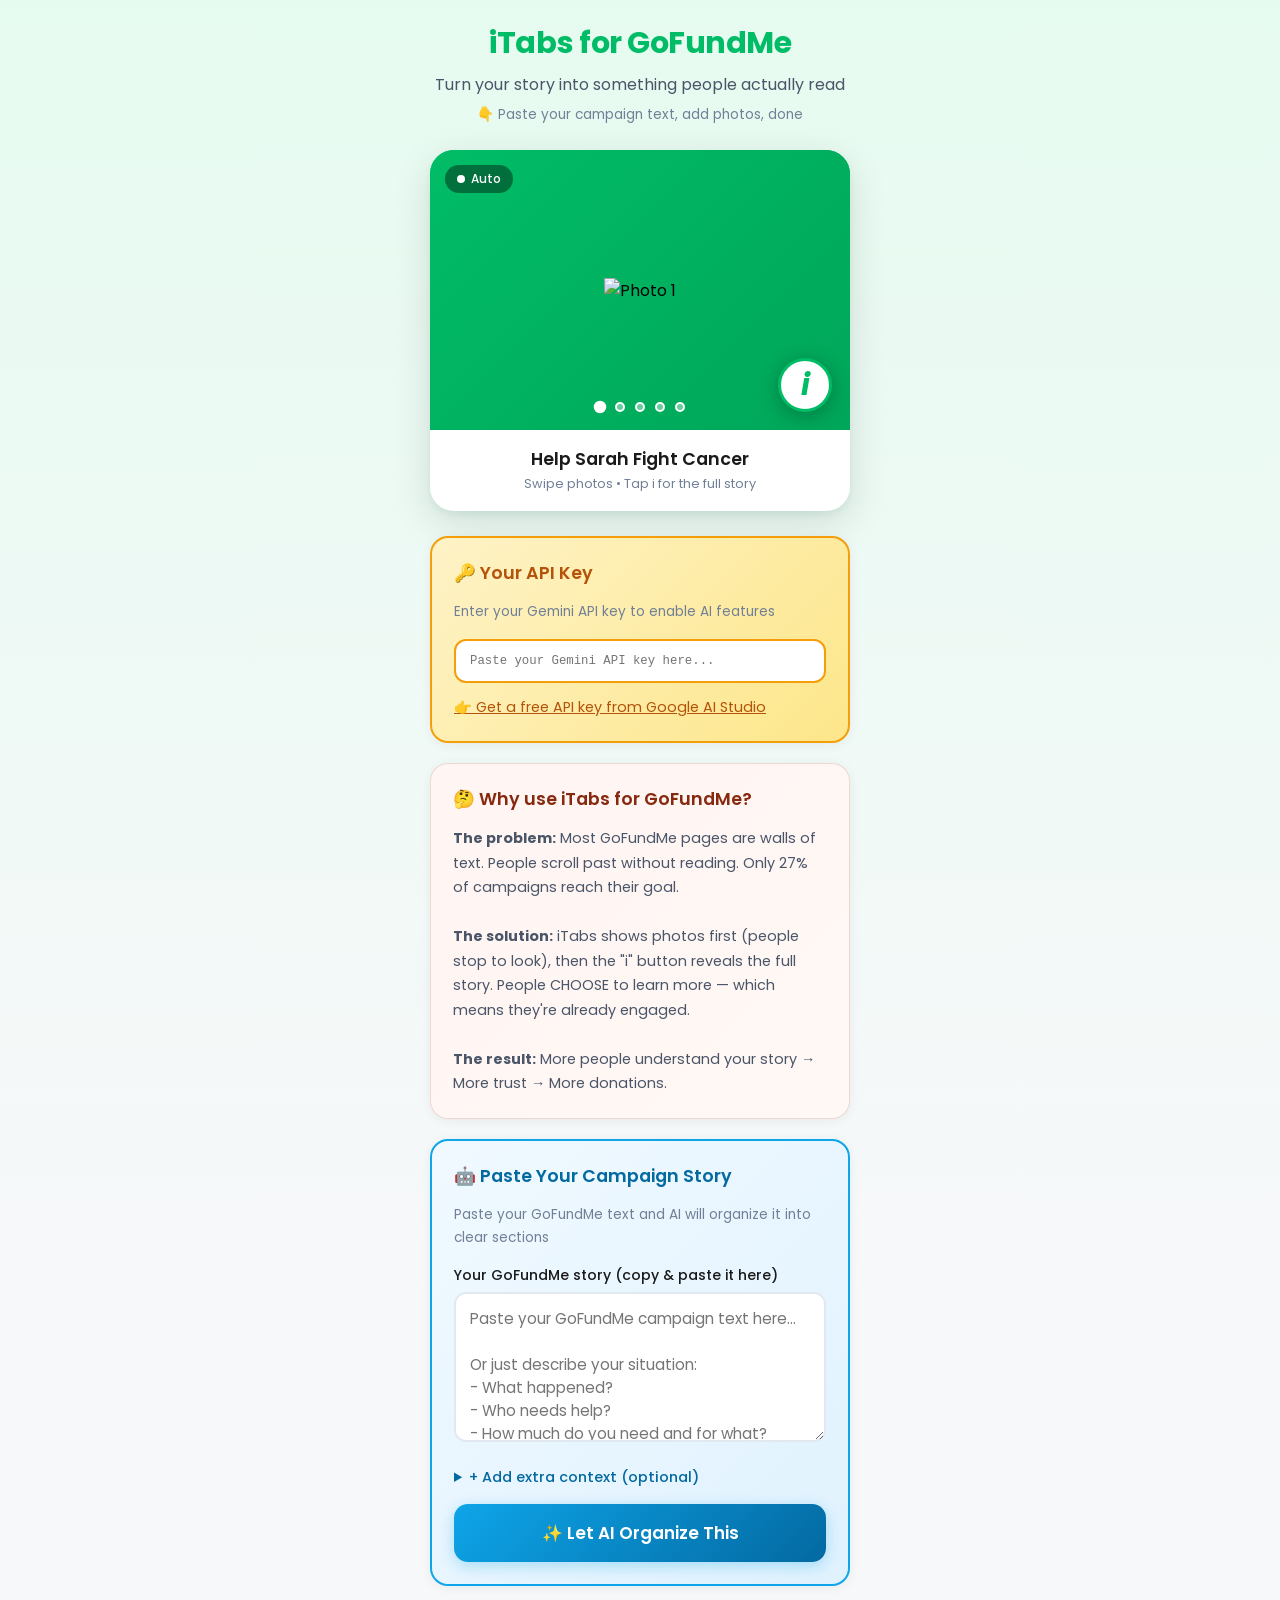
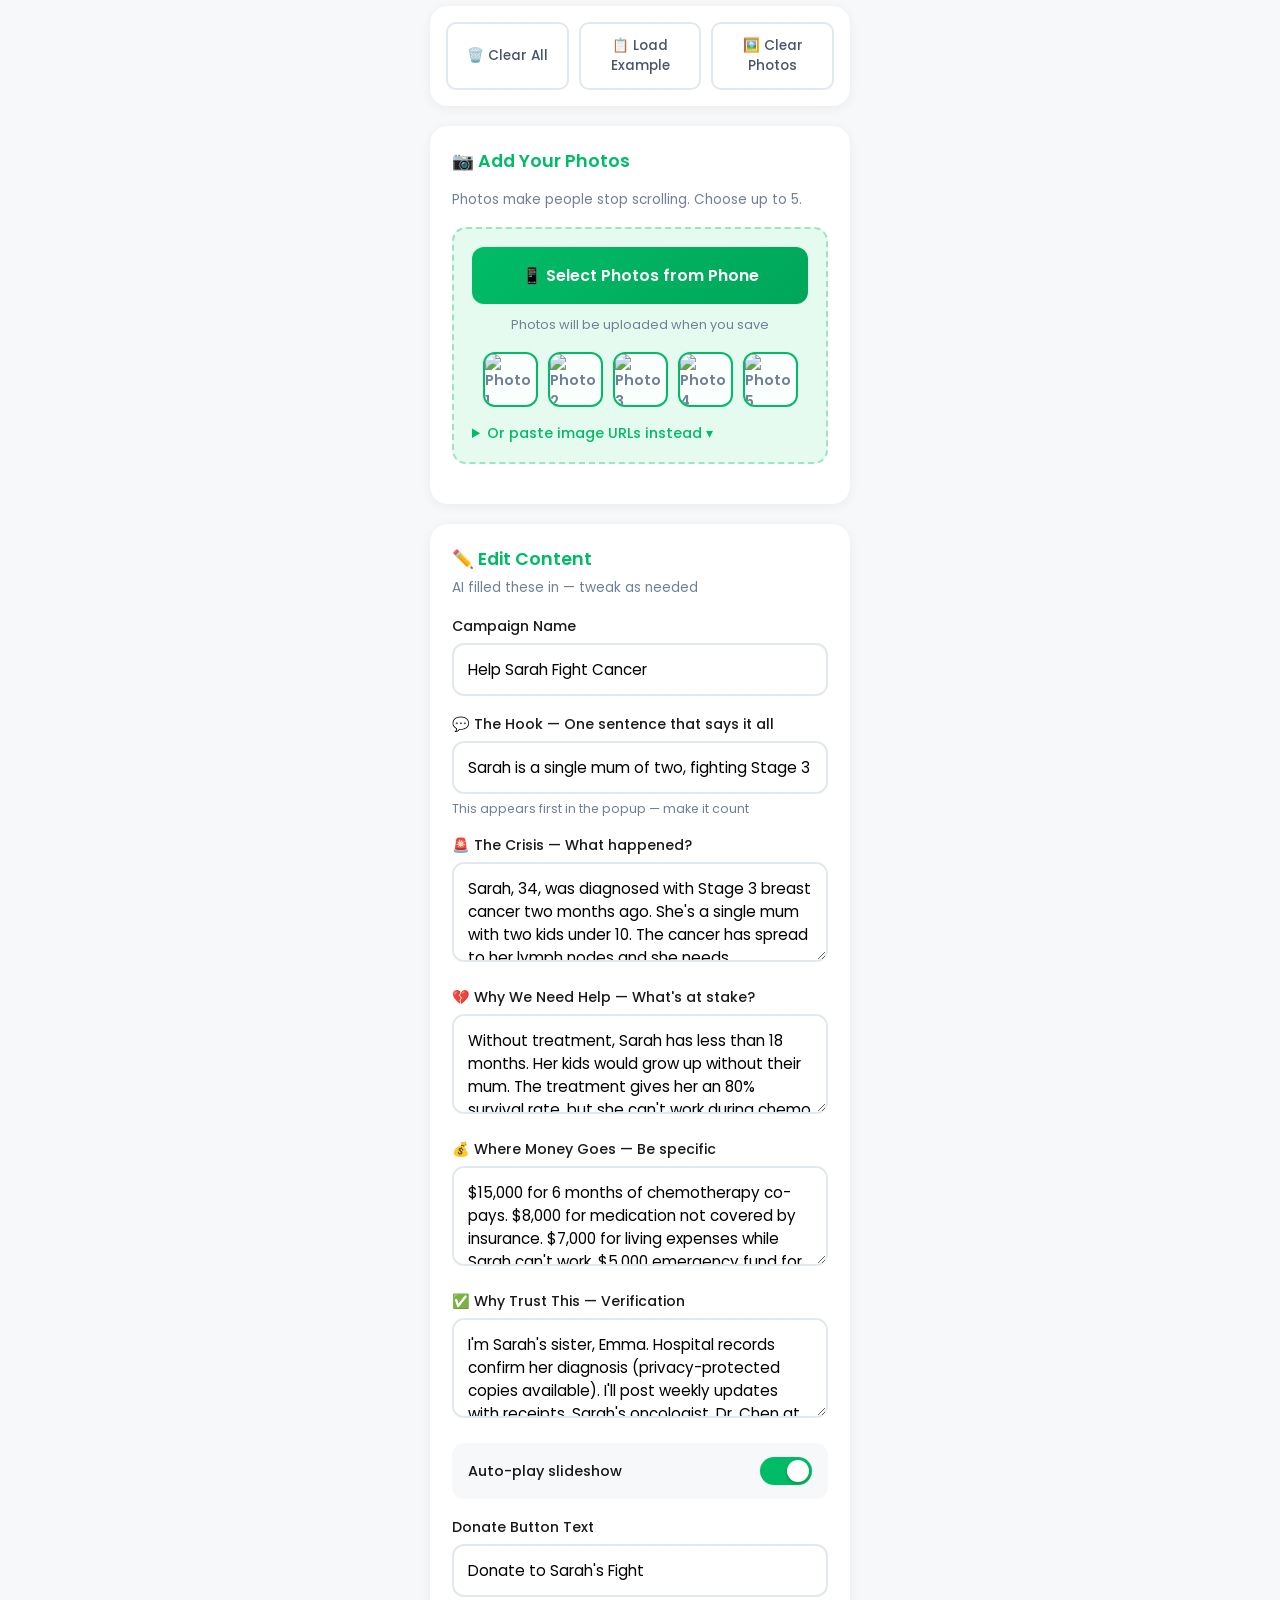
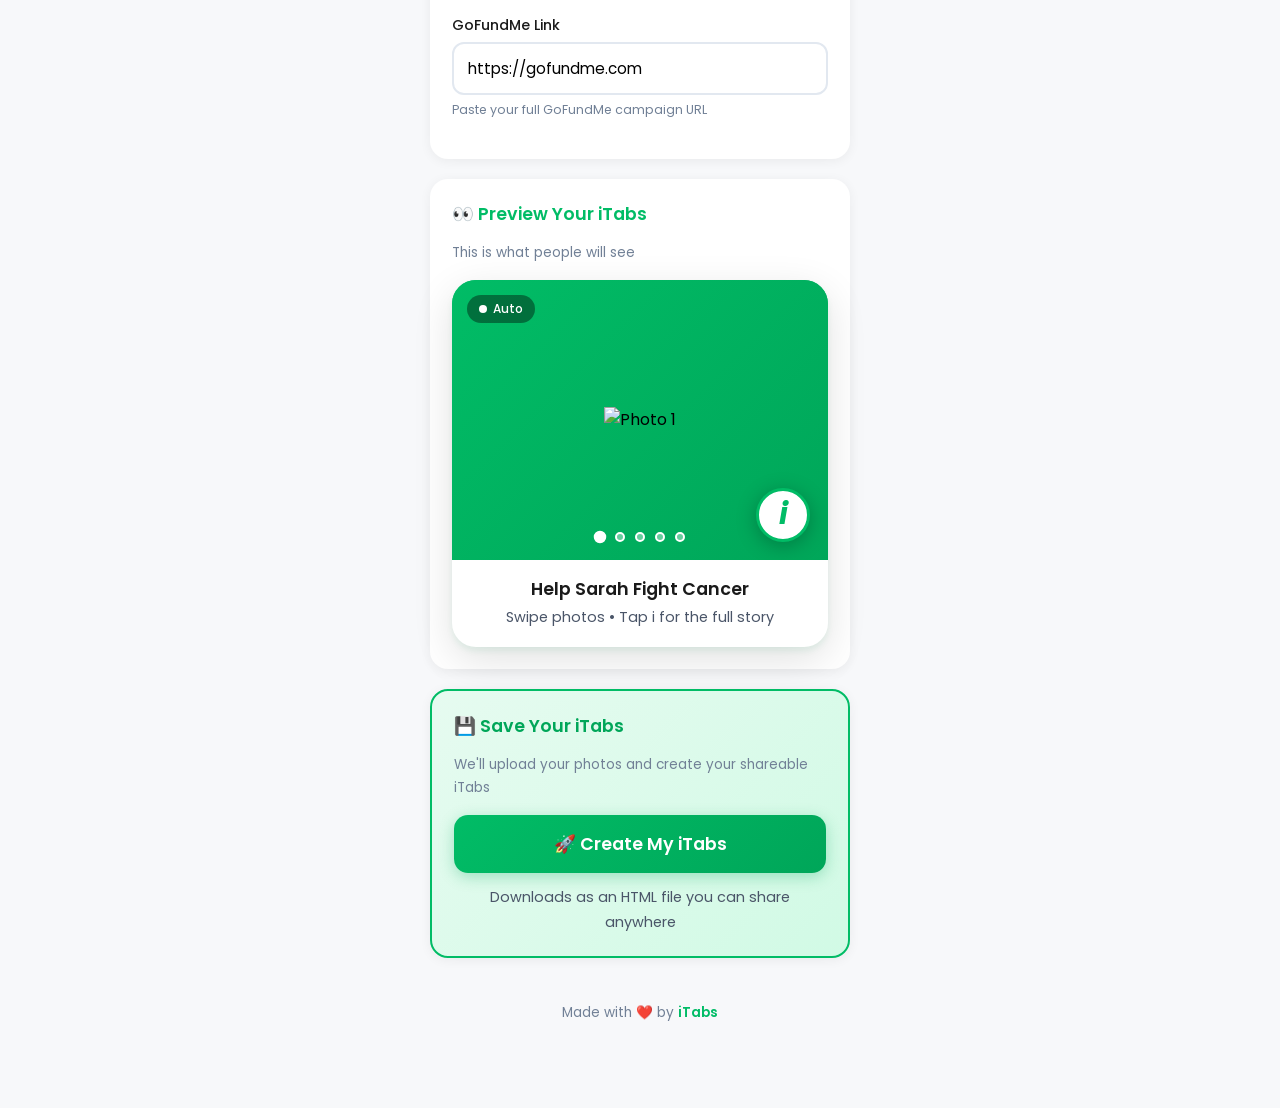
==== index.html @ c67386c0 "Implement API Key section for Gemini features Added API Key section for Gemini integration with inpu" ====
<!DOCTYPE html>
<html lang="en">
<head>
    <meta charset="UTF-8">
    <meta name="viewport" content="width=device-width, initial-scale=1.0, maximum-scale=1.0, user-scalable=no">
    <title>iTabs for GoFundMe - Create Your Campaign</title>

    <meta property="og:title" content="iTabs for GoFundMe - Make Your Campaign Stand Out">
    <meta property="og:description" content="Turn your fundraiser into a visual story people actually read. Free tool.">
    <meta property="og:type" content="website">

    <meta name="twitter:card" content="summary_large_image">
    <meta name="twitter:title" content="iTabs for GoFundMe - Make Your Campaign Stand Out">
    <meta name="twitter:description" content="Turn your fundraiser into a visual story people actually read. Free tool.">

    <link rel="preconnect" href="https://fonts.googleapis.com">
    <link rel="preconnect" href="https://fonts.gstatic.com" crossorigin>
    <link href="https://fonts.googleapis.com/css2?family=Poppins:wght@400;500;600;700&display=swap" rel="stylesheet">

    <style>
        :root {
            --gfm-green: #01BC66;
            --gfm-green-dark: #00A659;
            --gfm-green-light: #E6FBF0;
            --gfm-warm: #87290F;
            --gfm-warm-light: #FFF5F2;
            --text-dark: #1a1a1a;
            --text-mid: #4a5568;
            --text-light: #718096;
            --bg-white: #ffffff;
            --bg-grey: #f7f8fa;
            --border-light: #e2e8f0;
        }

        * {
            margin: 0;
            padding: 0;
            box-sizing: border-box;
        }
        
        body {
            font-family: 'Poppins', -apple-system, BlinkMacSystemFont, 'Segoe UI', Roboto, sans-serif;
            background: linear-gradient(180deg, var(--gfm-green-light) 0%, var(--bg-grey) 30%);
            min-height: 100vh;
            padding: 20px 15px 60px;
        }
        
        .page-header {
            text-align: center;
            margin-bottom: 25px;
        }
        
        .page-header h1 {
            font-size: 1.9em;
            font-weight: 700;
            color: var(--gfm-green);
            margin-bottom: 6px;
            letter-spacing: -0.5px;
        }
        
        .page-header p {
            color: var(--text-mid);
            font-size: 1em;
        }
        
        .page-header .hint {
            font-size: 0.85em;
            color: var(--text-light);
            margin-top: 8px;
        }
        
        /* Card Preview */
        .card {
            background: var(--bg-white);
            border-radius: 24px;
            overflow: hidden;
            box-shadow: 0 4px 6px rgba(2, 169, 92, 0.08), 0 12px 40px rgba(0, 0, 0, 0.12);
            max-width: 420px;
            margin: 0 auto 25px;
        }
        
        .slideshow-container {
            position: relative;
            width: 100%;
            height: 280px;
            background: linear-gradient(135deg, var(--gfm-green) 0%, var(--gfm-green-dark) 100%);
            overflow: hidden;
        }
        
        .slides-track {
            display: flex;
            height: 100%;
            transition: transform 0.4s ease;
        }
        
        .slide {
            min-width: 100%;
            height: 100%;
            display: flex;
            align-items: center;
            justify-content: center;
            background: linear-gradient(135deg, var(--gfm-green) 0%, var(--gfm-green-dark) 100%);
            position: relative;
        }
        
        .slide img {
            max-width: 100%;
            max-height: 100%;
            object-fit: contain;
        }
        
        .slide .placeholder-content {
            text-align: center;
            color: white;
            padding: 80px 20px;
        }
        
        .slide .placeholder-content .num {
            width: 55px;
            height: 55px;
            background: rgba(255,255,255,0.2);
            border-radius: 50%;
            display: flex;
            align-items: center;
            justify-content: center;
            font-size: 1.5em;
            font-weight: 600;
            margin: 0 auto 12px;
        }
        
        .dots-container {
            position: absolute;
            bottom: 18px;
            left: 50%;
            transform: translateX(-50%);
            display: flex;
            gap: 10px;
            z-index: 10;
        }
        
        .dot {
            width: 10px;
            height: 10px;
            border-radius: 50%;
            background: rgba(255,255,255,0.4);
            cursor: pointer;
            transition: all 0.3s;
            border: 2px solid white;
        }
        
        .dot.active {
            background: white;
            transform: scale(1.25);
        }
        
        .i-button {
            position: absolute;
            bottom: 18px;
            right: 18px;
            width: 54px;
            height: 54px;
            background: white;
            color: var(--gfm-green);
            border-radius: 50%;
            display: flex;
            align-items: center;
            justify-content: center;
            font-weight: 700;
            font-size: 30px;
            font-style: italic;
            cursor: pointer;
            box-shadow: 0 4px 20px rgba(0,0,0,0.25);
            border: 3px solid var(--gfm-green);
            z-index: 20;
            transition: transform 0.2s;
        }
        
        .i-button:hover {
            transform: scale(1.08);
        }
        
        .autoplay-indicator {
            position: absolute;
            top: 15px;
            left: 15px;
            background: rgba(0,0,0,0.4);
            color: white;
            padding: 5px 12px;
            border-radius: 20px;
            font-size: 0.75em;
            font-weight: 500;
            z-index: 10;
            display: flex;
            align-items: center;
            gap: 6px;
        }
        
        .autoplay-indicator .pulse {
            width: 8px;
            height: 8px;
            background: #fff;
            border-radius: 50%;
            animation: pulse 1.5s infinite;
        }
        
        @keyframes pulse {
            0%, 100% { opacity: 1; transform: scale(1); }
            50% { opacity: 0.5; transform: scale(0.85); }
        }
        
        .card-content {
            padding: 18px;
            text-align: center;
        }
        
        .card-content h2 {
            color: var(--text-dark);
            font-size: 1.1em;
            font-weight: 600;
            margin-bottom: 4px;
            line-height: 1.3;
        }
        
        .card-content p {
            color: var(--text-light);
            font-size: 0.8em;
        }
        
        /* Sections */
        .section-box {
            background: var(--bg-white);
            border-radius: 18px;
            padding: 22px;
            max-width: 420px;
            margin: 0 auto 20px;
            box-shadow: 0 2px 12px rgba(0,0,0,0.06);
        }
        
        .section-box h3 {
            color: var(--gfm-green);
            font-size: 1.1em;
            font-weight: 600;
            margin-bottom: 14px;
            display: flex;
            align-items: center;
            gap: 8px;
        }
        
        .section-box p {
            color: var(--text-mid);
            font-size: 0.9em;
            line-height: 1.7;
        }
        
        .section-box .subtitle {
            color: var(--text-light);
            font-size: 0.85em;
            margin-bottom: 16px;
        }
        
        /* Why Section */
        .why-section {
            background: linear-gradient(135deg, var(--gfm-warm-light) 0%, #fff8f5 100%);
            border: 1px solid rgba(135, 41, 15, 0.15);
        }
        
        .why-section h3 {
            color: var(--gfm-warm);
        }
        
        /* API Key Section */
        .api-section {
            background: linear-gradient(135deg, #fef3c7 0%, #fde68a 100%);
            border: 2px solid #f59e0b;
        }
        
        .api-section h3 {
            color: #b45309;
        }
        
        .api-key-input {
            width: 100%;
            padding: 13px 14px;
            border: 2px solid #f59e0b;
            border-radius: 12px;
            font-size: 0.95em;
            font-family: monospace;
            background: white;
        }
        
        .api-key-input:focus {
            outline: none;
            border-color: #d97706;
            box-shadow: 0 0 0 3px rgba(245, 158, 11, 0.2);
        }
        
        .api-status {
            display: flex;
            align-items: center;
            gap: 8px;
            margin-top: 10px;
            font-size: 0.85em;
        }
        
        .api-status.valid {
            color: #059669;
        }
        
        .api-status.invalid {
            color: #dc2626;
        }
        
        .api-status .dot {
            width: 10px;
            height: 10px;
            border-radius: 50%;
            border: none;
        }
        
        .api-status.valid .dot {
            background: #059669;
        }
        
        .api-status.invalid .dot {
            background: #dc2626;
        }
        
        /* AI Paste Section */
        .ai-section {
            background: linear-gradient(135deg, #f0f9ff 0%, #e0f2fe 100%);
            border: 2px solid #0ea5e9;
        }
        
        .ai-section h3 {
            color: #0369a1;
        }
        
        /* Form elements */
        .form-group {
            margin-bottom: 18px;
        }
        
        .form-group label {
            display: block;
            color: var(--text-dark);
            font-size: 0.88em;
            margin-bottom: 6px;
            font-weight: 500;
        }
        
        .form-group input,
        .form-group textarea {
            width: 100%;
            padding: 13px 14px;
            border: 2px solid var(--border-light);
            border-radius: 12px;
            font-size: 0.95em;
            font-family: inherit;
            transition: border-color 0.2s, box-shadow 0.2s;
            background: var(--bg-white);
        }
        
        .form-group input:focus,
        .form-group textarea:focus {
            outline: none;
            border-color: var(--gfm-green);
            box-shadow: 0 0 0 3px rgba(2, 169, 92, 0.1);
        }
        
        .form-group textarea {
            resize: vertical;
            min-height: 100px;
        }
        
        .form-group .hint {
            font-size: 0.78em;
            color: var(--text-light);
            margin-top: 6px;
            line-height: 1.4;
        }
        
        /* Big AI Button */
        .ai-button {
            width: 100%;
            padding: 16px 24px;
            background: linear-gradient(135deg, #0ea5e9 0%, #0369a1 100%);
            color: white;
            border: none;
            border-radius: 14px;
            font-size: 1.05em;
            font-weight: 600;
            font-family: inherit;
            cursor: pointer;
            display: flex;
            align-items: center;
            justify-content: center;
            gap: 10px;
            transition: transform 0.2s, box-shadow 0.2s;
            box-shadow: 0 4px 15px rgba(14, 165, 233, 0.3);
        }
        
        .ai-button:hover {
            transform: translateY(-2px);
            box-shadow: 0 6px 20px rgba(14, 165, 233, 0.4);
        }
        
        .ai-button:disabled {
            opacity: 0.7;
            cursor: not-allowed;
            transform: none;
        }
        
        /* Photo Section */
        .photo-section {
            background: var(--gfm-green-light);
            border-radius: 14px;
            padding: 18px;
            margin-bottom: 18px;
            border: 2px dashed rgba(2, 169, 92, 0.3);
        }
        
        .photo-section h4 {
            color: var(--gfm-green);
            font-size: 0.95em;
            font-weight: 600;
            margin-bottom: 14px;
        }
        
        .select-photos-btn {
            width: 100%;
            padding: 16px;
            background: linear-gradient(135deg, var(--gfm-green) 0%, var(--gfm-green-dark) 100%);
            color: white;
            border: none;
            border-radius: 12px;
            font-size: 1em;
            font-weight: 600;
            font-family: inherit;
            cursor: pointer;
            display: flex;
            align-items: center;
            justify-content: center;
            gap: 10px;
            transition: transform 0.2s;
        }
        
        .select-photos-btn:hover {
            box-shadow: 0 4px 15px rgba(2, 169, 92, 0.3);
        }
        
        .image-thumbs-row {
            display: flex;
            gap: 10px;
            margin-top: 16px;
            justify-content: center;
        }
        
        .image-thumb {
            width: 55px;
            height: 55px;
            border-radius: 12px;
            background: rgba(255,255,255,0.8);
            display: flex;
            align-items: center;
            justify-content: center;
            font-size: 0.9em;
            font-weight: 600;
            color: var(--text-light);
            overflow: hidden;
            border: 2px solid rgba(2, 169, 92, 0.2);
        }
        
        .image-thumb.filled {
            border-color: var(--gfm-green);
        }
        
        .image-thumb img {
            width: 100%;
            height: 100%;
            object-fit: cover;
        }
        
        /* URL inputs */
        .url-input {
            width: 100%;
            padding: 11px 12px;
            border: 2px solid var(--border-light);
            border-radius: 10px;
            font-size: 0.85em;
            font-family: inherit;
            margin-bottom: 8px;
            background: var(--bg-white);
        }
        
        .url-input:focus {
            outline: none;
            border-color: var(--gfm-green);
        }
        
        /* Context fields */
        .context-grid {
            display: grid;
            grid-template-columns: 1fr 1fr;
            gap: 12px;
            margin-top: 16px;
        }
        
        .context-grid input {
            padding: 11px 12px;
            border: 2px solid var(--border-light);
            border-radius: 10px;
            font-size: 0.85em;
            font-family: inherit;
        }
        
        .context-grid input:focus {
            outline: none;
            border-color: #0ea5e9;
        }
        
        /* Loading spinner */
        .spinner {
            width: 20px;
            height: 20px;
            border: 3px solid rgba(255,255,255,0.3);
            border-top-color: white;
            border-radius: 50%;
            animation: spin 0.8s linear infinite;
        }
        
        @keyframes spin {
            to { transform: rotate(360deg); }
        }
        
        /* Status messages */
        .status-message {
            padding: 12px 16px;
            border-radius: 10px;
            margin-top: 14px;
            font-size: 0.9em;
            display: none;
        }
        
        .status-message.show {
            display: block;
        }
        
        .status-message.success {
            background: #d1fae5;
            color: #065f46;
            border: 1px solid #6ee7b7;
        }
        
        .status-message.error {
            background: #fee2e2;
            color: #991b1b;
            border: 1px solid #fca5a5;
        }
        
        .status-message.loading {
            background: #e0f2fe;
            color: #0369a1;
            border: 1px solid #7dd3fc;
            display: flex;
            align-items: center;
            gap: 10px;
        }
        
        /* Edit Section */
        .edit-section {
            background: var(--bg-white);
            border-radius: 18px;
            padding: 22px;
            max-width: 420px;
            margin: 0 auto 20px;
            box-shadow: 0 2px 12px rgba(0,0,0,0.06);
        }
        
        .edit-section h3 {
            color: var(--gfm-green);
            font-size: 1.1em;
            font-weight: 600;
            margin-bottom: 6px;
        }
        
        .edit-section .subtitle {
            color: var(--text-light);
            font-size: 0.85em;
            margin-bottom: 18px;
        }
        
        /* Toggle switch */
        .toggle-row {
            display: flex;
            align-items: center;
            justify-content: space-between;
            padding: 14px 16px;
            background: var(--bg-grey);
            border-radius: 12px;
            margin-bottom: 18px;
        }
        
        .toggle-row label {
            font-size: 0.9em;
            font-weight: 500;
            color: var(--text-dark);
        }
        
        .toggle-switch {
            position: relative;
            width: 52px;
            height: 28px;
        }
        
        .toggle-switch input {
            opacity: 0;
            width: 0;
            height: 0;
        }
        
        .toggle-slider {
            position: absolute;
            cursor: pointer;
            top: 0;
            left: 0;
            right: 0;
            bottom: 0;
            background-color: #ccc;
            transition: .3s;
            border-radius: 28px;
        }
        
        .toggle-slider:before {
            position: absolute;
            content: "";
            height: 22px;
            width: 22px;
            left: 3px;
            bottom: 3px;
            background-color: white;
            transition: .3s;
            border-radius: 50%;
            box-shadow: 0 2px 4px rgba(0,0,0,0.2);
        }
        
        .toggle-switch input:checked + .toggle-slider {
            background-color: var(--gfm-green);
        }
        
        .toggle-switch input:checked + .toggle-slider:before {
            transform: translateX(24px);
        }
        
        /* Save Section */
        .save-section {
            background: linear-gradient(135deg, var(--gfm-green-light) 0%, #d1fae5 100%);
            border: 2px solid var(--gfm-green);
        }
        
        .save-section h3 {
            color: var(--gfm-green-dark);
        }
        
        .save-button {
            width: 100%;
            padding: 16px 24px;
            background: linear-gradient(135deg, var(--gfm-green) 0%, var(--gfm-green-dark) 100%);
            color: white;
            border: none;
            border-radius: 14px;
            font-size: 1.1em;
            font-weight: 600;
            font-family: inherit;
            cursor: pointer;
            display: flex;
            align-items: center;
            justify-content: center;
            gap: 10px;
            transition: transform 0.2s, box-shadow 0.2s;
            box-shadow: 0 4px 15px rgba(2, 169, 92, 0.3);
            margin-bottom: 12px;
        }
        
        .save-button:hover {
            transform: translateY(-2px);
            box-shadow: 0 6px 20px rgba(2, 169, 92, 0.4);
        }
        
        .save-button:disabled {
            opacity: 0.7;
            cursor: not-allowed;
            transform: none;
        }
        
        .save-note {
            font-size: 0.8em;
            color: var(--text-light);
            text-align: center;
        }
        
        /* Action Buttons */
        .action-buttons {
            display: flex;
            gap: 10px;
            flex-wrap: wrap;
        }
        
        .action-btn {
            flex: 1;
            min-width: calc(33% - 10px);
            padding: 12px 10px;
            border: 2px solid var(--border-light);
            background: var(--bg-white);
            border-radius: 10px;
            font-size: 0.85em;
            font-weight: 500;
            font-family: inherit;
            cursor: pointer;
            transition: all 0.2s;
            color: var(--text-mid);
        }
        
        .action-btn:hover {
            border-color: var(--gfm-green);
            background: var(--gfm-green-light);
            color: var(--gfm-green);
        }
        
        .action-btn.clear-btn:hover {
            border-color: #ef4444;
            background: #fef2f2;
            color: #dc2626;
        }
        
        /* Footer */
        .footer {
            text-align: center;
            padding: 25px 20px;
            max-width: 420px;
            margin: 0 auto;
        }
        
        .footer p {
            color: var(--text-light);
            font-size: 0.85em;
        }
        
        .footer a {
            color: var(--gfm-green);
            text-decoration: none;
            font-weight: 600;
        }
        
        /* ========== POPUP STYLES ========== */
        .popup-overlay {
            display: none;
            position: fixed;
            top: 0;
            left: 0;
            right: 0;
            bottom: 0;
            background: rgba(0,0,0,0.75);
            z-index: 1000;
            align-items: center;
            justify-content: center;
            padding: 15px;
            backdrop-filter: blur(5px);
        }
        
        .popup-overlay.active {
            display: flex;
        }
        
        .popup {
            background: var(--bg-white);
            border-radius: 24px;
            max-width: 420px;
            width: 100%;
            max-height: 85vh;
            overflow-y: auto;
            position: relative;
            animation: slideUp 0.3s ease;
        }
        
        @keyframes slideUp {
            from { transform: translateY(50px); opacity: 0; }
            to { transform: translateY(0); opacity: 1; }
        }
        
        .popup-header {
            background: linear-gradient(135deg, var(--gfm-green) 0%, var(--gfm-green-dark) 100%);
            color: white;
            padding: 26px 22px;
            text-align: center;
            position: sticky;
            top: 0;
            z-index: 10;
        }
        
        .popup-header h3 {
            font-size: 1.35em;
            font-weight: 600;
            margin-bottom: 4px;
        }
        
        .popup-header p {
            opacity: 0.9;
            font-size: 0.9em;
        }
        
        .close-btn {
            position: absolute;
            top: 14px;
            right: 14px;
            width: 34px;
            height: 34px;
            background: rgba(255,255,255,0.2);
            border: none;
            border-radius: 50%;
            color: white;
            font-size: 22px;
            cursor: pointer;
            display: flex;
            align-items: center;
            justify-content: center;
        }
        
        .popup-body {
            padding: 24px;
        }
        
        .popup-section {
            margin-bottom: 22px;
        }
        
        .popup-section h4 {
            color: var(--gfm-green);
            font-size: 1.05em;
            font-weight: 600;
            margin-bottom: 8px;
            display: flex;
            align-items: center;
            gap: 8px;
        }
        
        .popup-section p {
            color: var(--text-mid);
            line-height: 1.7;
            font-size: 0.95em;
        }
        
        .hook-box {
            background: linear-gradient(135deg, var(--gfm-green-light) 0%, #f0fff6 100%);
            border-left: 4px solid var(--gfm-green);
            padding: 18px 20px;
            margin-bottom: 24px;
            border-radius: 0 14px 14px 0;
        }
        
        .hook-text {
            font-size: 1.15em;
            font-weight: 600;
            color: var(--text-dark);
            line-height: 1.5;
            margin: 0;
        }
        
        .popup-button {
            display: block;
            width: 100%;
            padding: 16px;
            background: linear-gradient(135deg, var(--gfm-green) 0%, var(--gfm-green-dark) 100%);
            color: white;
            text-align: center;
            text-decoration: none;
            border-radius: 14px;
            font-weight: 600;
            font-size: 1.05em;
            font-family: inherit;
            margin-top: 24px;
            border: none;
            cursor: pointer;
            transition: transform 0.2s;
            box-shadow: 0 4px 15px rgba(2, 169, 92, 0.3);
        }
        
        .popup-button:hover {
            transform: translateY(-2px);
        }
    </style>
</head>
<body>
    <div class="page-header">
        <h1>iTabs for GoFundMe</h1>
        <p>Turn your story into something people actually read</p>
        <p class="hint">👇 Paste your campaign text, add photos, done</p>
    </div>

    <!-- Preview Card -->
    <div class="card">
        <div class="slideshow-container" id="slideshow">
            <div class="autoplay-indicator" id="autoplayIndicator" style="display: none;">
                <div class="pulse"></div>
                <span>Auto</span>
            </div>
            <div class="slides-track" id="slidesTrack">
                <!-- Slides generated by JS -->
            </div>
            <div class="dots-container" id="dotsContainer"></div>
            <div class="i-button" onclick="openPopup()">i</div>
        </div>
        <div class="card-content">
            <h2 id="previewTitle">Your Campaign Name</h2>
            <p>Swipe photos • Tap i for the full story</p>
        </div>
    </div>

    <!-- API Key Section - NEW -->
    <div class="section-box api-section">
        <h3>🔑 Your API Key</h3>
        <p class="subtitle">Enter your Gemini API key to enable AI features</p>
        
        <input type="password" 
               id="geminiApiKey" 
               class="api-key-input" 
               placeholder="Paste your Gemini API key here..."
               oninput="saveApiKey(this.value)">
        
        <div class="api-status" id="apiStatus" style="display: none;">
            <span class="dot"></span>
            <span id="apiStatusText"></span>
        </div>
        
        <p class="hint" style="margin-top: 12px;">
            <a href="https://aistudio.google.com/app/apikey" target="_blank" style="color: #b45309;">
                👉 Get a free API key from Google AI Studio
            </a>
        </p>
    </div>

    <!-- Why iTabs -->
    <div class="section-box why-section">
        <h3>🤔 Why use iTabs for GoFundMe?</h3>
        <p>
            <strong>The problem:</strong> Most GoFundMe pages are walls of text. People scroll past without reading. Only 27% of campaigns reach their goal.<br><br>
            <strong>The solution:</strong> iTabs shows photos first (people stop to look), then the "i" button reveals the full story. People CHOOSE to learn more — which means they're already engaged.<br><br>
            <strong>The result:</strong> More people understand your story → More trust → More donations.
        </p>
    </div>

    <!-- AI Paste Section -->
    <div class="section-box ai-section">
        <h3>🤖 Paste Your Campaign Story</h3>
        <p class="subtitle">Paste your GoFundMe text and AI will organize it into clear sections</p>
        
        <div class="form-group">
            <label>Your GoFundMe story (copy & paste it here)</label>
            <textarea id="storyText" placeholder="Paste your GoFundMe campaign text here...

Or just describe your situation:
- What happened?
- Who needs help?
- How much do you need and for what?
- Why should people trust this?" style="min-height: 150px;"></textarea>
        </div>
        
        <details style="margin-bottom: 16px;">
            <summary style="font-size: 0.9em; color: #0369a1; cursor: pointer; font-weight: 500;">+ Add extra context (optional)</summary>
            <div class="context-grid">
                <input type="text" id="contextWho" placeholder="Who are you? (sister, friend...)">
                <input type="text" id="contextUrgency" placeholder="Urgency? (surgery in 2 weeks)">
                <input type="text" id="contextLocation" placeholder="Location? (Perth, Sydney)">
                <input type="text" id="contextTried" placeholder="What's been tried?">
            </div>
            <div class="form-group" style="margin-top: 12px; margin-bottom: 0;">
                <input type="text" id="contextExtra" placeholder="Anything else people should know?">
            </div>
        </details>
        
        <button class="ai-button" id="aiButton" onclick="processWithAI()">
            <span id="aiButtonText">✨ Let AI Organize This</span>
        </button>
        
        <div class="status-message" id="statusMessage"></div>
    </div>

    <!-- Action Buttons -->
    <div class="section-box" style="padding: 16px;">
        <div class="action-buttons">
            <button class="action-btn clear-btn" onclick="clearForm()">
                🗑️ Clear All
            </button>
            <button class="action-btn template-btn" onclick="loadExample()">
                📋 Load Example
            </button>
            <button class="action-btn reset-btn" onclick="resetPhotos()">
                🖼️ Clear Photos
            </button>
        </div>
    </div>

    <!-- Photos Section -->
    <div class="section-box">
        <h3>📷 Add Your Photos</h3>
        <p class="subtitle">Photos make people stop scrolling. Choose up to 5.</p>
        
        <div class="photo-section">
            <button type="button" class="select-photos-btn" onclick="document.getElementById('photosPicker').click()">
                📱 Select Photos from Phone
            </button>
            <p style="text-align: center; font-size: 0.8em; color: var(--text-light); margin-top: 10px;">
                Photos will be uploaded when you save
            </p>
            
            <input type="file" id="photosPicker" accept="image/*" multiple style="display:none" onchange="handlePhotoSelect(this)">
            
            <div class="image-thumbs-row" id="thumbsRow">
                <div class="image-thumb" id="thumb1"><span>1</span></div>
                <div class="image-thumb" id="thumb2"><span>2</span></div>
                <div class="image-thumb" id="thumb3"><span>3</span></div>
                <div class="image-thumb" id="thumb4"><span>4</span></div>
                <div class="image-thumb" id="thumb5"><span>5</span></div>
            </div>
            
            <!-- URL paste option -->
            <details style="margin-top: 16px;">
                <summary style="font-size: 0.9em; color: var(--gfm-green); cursor: pointer; font-weight: 500;">Or paste image URLs instead ▾</summary>
                <div style="margin-top: 12px;">
                    <p style="font-size: 0.8em; color: var(--text-light); margin-bottom: 10px;">
                        💡 Right-click any image online → "Copy image address" then paste below
                    </p>
                    <input type="url" class="url-input" id="imageUrl1" placeholder="Image 1 URL..." oninput="handleUrlInput(1, this.value)">
                    <input type="url" class="url-input" id="imageUrl2" placeholder="Image 2 URL..." oninput="handleUrlInput(2, this.value)">
                    <input type="url" class="url-input" id="imageUrl3" placeholder="Image 3 URL..." oninput="handleUrlInput(3, this.value)">
                    <input type="url" class="url-input" id="imageUrl4" placeholder="Image 4 URL..." oninput="handleUrlInput(4, this.value)">
                    <input type="url" class="url-input" id="imageUrl5" placeholder="Image 5 URL..." oninput="handleUrlInput(5, this.value)">
                </div>
            </details>
        </div>
    </div>

    <!-- Edit Content Section -->
    <div class="edit-section">
        <h3>✏️ Edit Content</h3>
        <p class="subtitle">AI filled these in — tweak as needed</p>
        
        <div class="form-group">
            <label>Campaign Name</label>
            <input type="text" id="campaignName" placeholder="e.g. Help Sarah Fight Cancer" oninput="updatePreview()">
        </div>
        
        <div class="form-group">
            <label>💬 The Hook — One sentence that says it all</label>
            <input type="text" id="hookLine" placeholder="e.g. Sarah is a single mum fighting cancer. She needs your help." oninput="updatePreview()">
            <p class="hint">This appears first in the popup — make it count</p>
        </div>
        
        <div class="form-group">
            <label>🚨 The Crisis — What happened?</label>
            <textarea id="section1" placeholder="What crisis or situation led to this campaign?" oninput="updatePreview()"></textarea>
        </div>
        
        <div class="form-group">
            <label>💔 Why We Need Help — What's at stake?</label>
            <textarea id="section2" placeholder="What happens if you don't reach your goal?" oninput="updatePreview()"></textarea>
        </div>
        
        <div class="form-group">
            <label>💰 Where Money Goes — Be specific</label>
            <textarea id="section3" placeholder="Break down exactly what donations will cover..." oninput="updatePreview()"></textarea>
        </div>
        
        <div class="form-group">
            <label>✅ Why Trust This — Verification</label>
            <textarea id="section4" placeholder="How can people verify this is real?" oninput="updatePreview()"></textarea>
        </div>
        
        <div class="toggle-row">
            <label>Auto-play slideshow</label>
            <div class="toggle-switch">
                <input type="checkbox" id="autoplayToggle" checked onchange="toggleAutoplay()">
                <span class="toggle-slider"></span>
            </div>
        </div>
        
        <div class="form-group">
            <label>Donate Button Text</label>
            <input type="text" id="buttonText" placeholder="e.g. Donate Now" value="Donate Now" oninput="updatePreview()">
        </div>
        
        <div class="form-group">
            <label>GoFundMe Link</label>
            <input type="url" id="buttonLink" placeholder="https://gofundme.com/f/your-campaign" oninput="updatePreview()">
            <p class="hint">Paste your full GoFundMe campaign URL</p>
        </div>
    </div>

    <!-- Preview Before Save -->
    <div class="section-box">
        <h3>👀 Preview Your iTabs</h3>
        <p class="subtitle">This is what people will see</p>
        
        <!-- Second Preview Card -->
        <div class="card" style="margin: 15px auto 0;">
            <div class="slideshow-container" id="slideshow2">
                <div class="autoplay-indicator" id="autoplayIndicator2" style="display: none;">
                    <div class="pulse"></div>
                    <span>Auto</span>
                </div>
                <div class="slides-track" id="slidesTrack2"></div>
                <div class="dots-container" id="dotsContainer2"></div>
                <div class="i-button" onclick="openPopup()">i</div>
            </div>
            <div class="card-content">
                <h2 id="previewTitle2">Your Campaign Name</h2>
                <p>Swipe photos • Tap i for the full story</p>
            </div>
        </div>
    </div>

    <!-- Save Section -->
    <div class="section-box save-section">
        <h3>💾 Save Your iTabs</h3>
        <p class="subtitle">We'll upload your photos and create your shareable iTabs</p>
        
        <button class="save-button" id="saveButton" onclick="saveAndDownload()">
            <span id="saveButtonText">🚀 Create My iTabs</span>
        </button>
        
        <p class="save-note">Downloads as an HTML file you can share anywhere</p>
        
        <div class="status-message" id="saveStatus"></div>
    </div>

    <!-- Footer -->
    <div class="footer">
        <p>Made with ❤️ by <a href="https://itabs.ai" target="_blank">iTabs</a></p>
    </div>

    <!-- Popup -->
    <div class="popup-overlay" id="popup" onclick="closePopup(event)">
        <div class="popup" onclick="event.stopPropagation()">
            <div class="popup-header">
                <button class="close-btn" onclick="closePopup()">&times;</button>
                <h3 id="popupTitle">Campaign Name</h3>
                <p>The full story</p>
            </div>
            <div class="popup-body">
                <div class="hook-box" id="hookBox" style="display: none;">
                    <p id="popupHook" class="hook-text"></p>
                </div>
                
                <div class="popup-section" id="popupSection1">
                    <h4>🚨 The Crisis</h4>
                    <p id="popupText1"></p>
                </div>
                
                <div class="popup-section" id="popupSection2">
                    <h4>💔 Why We Need Help</h4>
                    <p id="popupText2"></p>
                </div>
                
                <div class="popup-section" id="popupSection3">
                    <h4>💰 Where Money Goes</h4>
                    <p id="popupText3"></p>
                </div>
                
                <div class="popup-section" id="popupSection4">
                    <h4>✅ Why Trust This</h4>
                    <p id="popupText4"></p>
                </div>
                
                <a href="#" id="popupButton" class="popup-button" target="_blank">Donate Now</a>
            </div>
        </div>
    </div>

    <script>
        // ImgBB API Key (for image uploads)
        const IMGBB_API_KEY = '59cd5b2935b5b01bc744b5b0a1d26ee0';
        
        // State
        let currentSlide = 0;
        let autoplayInterval = null;
        let selectedPhotos = []; // File objects
        let photoDataUrls = []; // For preview
        let uploadedImageUrls = []; // After ImgBB upload
        
        // Initialize
        document.addEventListener('DOMContentLoaded', function() {
            // Load saved API key from localStorage
            const savedApiKey = localStorage.getItem('gemini_api_key');
            if (savedApiKey) {
                document.getElementById('geminiApiKey').value = savedApiKey;
                updateApiStatus(true, 'API key saved');
            }
            
            loadExample(); // Start with example loaded
            setupTouchEvents();
            if (document.getElementById('autoplayToggle').checked) {
                startAutoplay();
            }
        });
        
        // ========== API KEY MANAGEMENT ==========
        function saveApiKey(key) {
            key = key.trim();
            if (key) {
                localStorage.setItem('gemini_api_key', key);
                updateApiStatus(true, 'API key saved ✓');
            } else {
                localStorage.removeItem('gemini_api_key');
                updateApiStatus(false, 'No API key');
            }
        }
        
        function updateApiStatus(valid, message) {
            const statusEl = document.getElementById('apiStatus');
            const textEl = document.getElementById('apiStatusText');
            
            statusEl.style.display = 'flex';
            statusEl.className = 'api-status ' + (valid ? 'valid' : 'invalid');
            textEl.textContent = message;
        }
        
        function getApiKey() {
            // First try the input field, then localStorage
            const inputKey = document.getElementById('geminiApiKey').value.trim();
            if (inputKey) return inputKey;
            return localStorage.getItem('gemini_api_key') || '';
        }
        
        // ========== AI PROCESSING ==========
        async function processWithAI() {
            const apiKey = getApiKey();
            const storyText = document.getElementById('storyText').value.trim();
            
            if (!apiKey) {
                showStatus('statusMessage', '⚠️ Please enter your Gemini API key first (yellow box above)', 'error');
                document.getElementById('geminiApiKey').focus();
                return;
            }
            
            if (!storyText) {
                showStatus('statusMessage', 'Please paste your campaign story first', 'error');
                return;
            }
            
            // Get optional context
            const contextWho = document.getElementById('contextWho').value.trim();
            const contextUrgency = document.getElementById('contextUrgency').value.trim();
            const contextLocation = document.getElementById('contextLocation').value.trim();
            const contextTried = document.getElementById('contextTried').value.trim();
            const contextExtra = document.getElementById('contextExtra').value.trim();
            
            // Build context string
            let contextInfo = '';
            if (contextWho) contextInfo += `\nWho is writing this: ${contextWho}`;
            if (contextUrgency) contextInfo += `\nUrgency: ${contextUrgency}`;
            if (contextLocation) contextInfo += `\nLocation: ${contextLocation}`;
            if (contextTried) contextInfo += `\nWhat's been tried: ${contextTried}`;
            if (contextExtra) contextInfo += `\nExtra info: ${contextExtra}`;
            
            const button = document.getElementById('aiButton');
            const buttonText = document.getElementById('aiButtonText');
            
            button.disabled = true;
            buttonText.innerHTML = '<div class="spinner"></div> Processing...';
            showStatus('statusMessage', 'AI is organizing your story...', 'loading');
            
            const prompt = `You are helping organize a GoFundMe campaign story into clear sections.

Here is the campaign story:
"""
${storyText}
"""
${contextInfo ? `\nAdditional context:${contextInfo}` : ''}

Please extract and organize this into the following JSON format. Use ONLY facts from the provided text - do not invent anything. Write in first person if the original is first person, or third person if appropriate.

{
    "campaignName": "A short, compelling campaign title (max 8 words)",
    "hook": "One powerful sentence that summarizes the entire situation and need (max 25 words)",
    "crisis": "What happened? The situation that led to this campaign (2-4 sentences)",
    "whyHelp": "What's at stake? Why is help needed urgently? (2-4 sentences)", 
    "whereMoney": "Specific breakdown of what donations will cover (be specific with amounts if mentioned)",
    "whyTrust": "How can people verify this is real? Who is running this? (2-3 sentences)"
}

Respond with ONLY the JSON, no other text.`;

            try {
                const response = await fetch(`https://generativelanguage.googleapis.com/v1beta/models/gemini-2.0-flash:generateContent?key=${apiKey}`, {
                    method: 'POST',
                    headers: { 'Content-Type': 'application/json' },
                    body: JSON.stringify({
                        contents: [{ parts: [{ text: prompt }] }],
                        generationConfig: {
                            temperature: 0.3,
                            maxOutputTokens: 1000
                        }
                    })
                });
                
                if (!response.ok) {
                    const errorData = await response.json();
                    console.error('API Error:', errorData);
                    
                    // Check for API key error
                    if (errorData.error?.message?.includes('API key')) {
                        updateApiStatus(false, 'Invalid API key');
                        throw new Error('Invalid API key. Please check your Gemini API key.');
                    }
                    throw new Error(errorData.error?.message || 'API request failed');
                }
                
                // API key worked!
                updateApiStatus(true, 'API key working ✓');
                
                const data = await response.json();
                console.log('API Response:', data);
                
                if (data.candidates && data.candidates[0]?.content?.parts?.[0]?.text) {
                    let resultText = data.candidates[0].content.parts[0].text;
                    console.log('Raw result:', resultText);
                    
                    // Clean up the response
                    resultText = resultText.replace(/```json\n?/g, '').replace(/```\n?/g, '').trim();
                    
                    const result = JSON.parse(resultText);
                    
                    // Fill in the form fields
                    document.getElementById('campaignName').value = result.campaignName || '';
                    document.getElementById('hookLine').value = result.hook || '';
                    document.getElementById('section1').value = result.crisis || '';
                    document.getElementById('section2').value = result.whyHelp || '';
                    document.getElementById('section3').value = result.whereMoney || '';
                    document.getElementById('section4').value = result.whyTrust || '';
                    
                    updatePreview();
                    showStatus('statusMessage', '✅ Done! Scroll down to review and add photos.', 'success');
                } else {
                    console.error('Unexpected response structure:', data);
                    throw new Error('Unexpected response format');
                }
            } catch (error) {
                console.error('AI Error:', error);
                showStatus('statusMessage', 'Something went wrong: ' + error.message + '. Try again or fill in manually.', 'error');
            }
            
            button.disabled = false;
            buttonText.textContent = '✨ Let AI Organize This';
        }
        
        // ========== PHOTO HANDLING ==========
        function handlePhotoSelect(input) {
            const files = Array.from(input.files).slice(0, 5);
            selectedPhotos = files;
            photoDataUrls = [];
            
            files.forEach((file, index) => {
                const reader = new FileReader();
                reader.onload = function(e) {
                    photoDataUrls[index] = e.target.result;
                    updateThumbnail(index + 1, e.target.result);
                    updatePreview();
                };
                reader.readAsDataURL(file);
            });
            
            // Clear remaining thumbs
            for (let i = files.length + 1; i <= 5; i++) {
                clearThumbnail(i);
            }
        }
        
        function updateThumbnail(num, dataUrl) {
            const thumb = document.getElementById('thumb' + num);
            thumb.innerHTML = `<img src="${dataUrl}" alt="Photo ${num}">`;
            thumb.classList.add('filled');
        }
        
        function clearThumbnail(num) {
            const thumb = document.getElementById('thumb' + num);
            thumb.innerHTML = `<span>${num}</span>`;
            thumb.classList.remove('filled');
        }
        
        // Handle URL paste for images
        function handleUrlInput(num, url) {
            url = url.trim();
            
            if (!url) {
                photoDataUrls[num - 1] = null;
                clearThumbnail(num);
                updatePreview();
                return;
            }
            
            // Test if image loads
            const img = new Image();
            img.onload = function() {
                photoDataUrls[num - 1] = url;
                uploadedImageUrls[num - 1] = url; // URLs don't need uploading
                updateThumbnail(num, url);
                updatePreview();
            };
            img.onerror = function() {
                // Still save it, might work
                photoDataUrls[num - 1] = url;
                uploadedImageUrls[num - 1] = url;
                const thumb = document.getElementById('thumb' + num);
                thumb.innerHTML = `<span>?</span>`;
                thumb.classList.remove('filled');
                updatePreview();
            };
            img.src = url;
        }
        
        // ========== IMAGE COMPRESSION ==========
        function compressImage(file, maxWidth = 800, quality = 0.85) {
            return new Promise((resolve) => {
                const reader = new FileReader();
                reader.onload = function(e) {
                    const img = new Image();
                    img.onload = function() {
                        const canvas = document.createElement('canvas');
                        let width = img.width;
                        let height = img.height;
                        
                        // Only resize if larger than maxWidth
                        if (width > maxWidth) {
                            height = (height * maxWidth) / width;
                            width = maxWidth;
                        }
                        
                        canvas.width = width;
                        canvas.height = height;
                        
                        const ctx = canvas.getContext('2d');
                        ctx.drawImage(img, 0, 0, width, height);
                        
                        // Convert to blob
                        canvas.toBlob((blob) => {
                            resolve(blob);
                        }, 'image/jpeg', quality);
                    };
                    img.src = e.target.result;
                };
                reader.readAsDataURL(file);
            });
        }
        
        // ========== IMAGE UPLOAD TO IMGBB ==========
        async function uploadImagesToImgBB() {
            uploadedImageUrls = [];
            
            for (let i = 0; i < selectedPhotos.length; i++) {
                const file = selectedPhotos[i];
                
                // Compress the image first
                const compressedBlob = await compressImage(file, 800, 0.85);
                
                const formData = new FormData();
                formData.append('image', compressedBlob, 'photo.jpg');
                
                try {
                    const response = await fetch(`https://api.imgbb.com/1/upload?key=${IMGBB_API_KEY}`, {
                        method: 'POST',
                        body: formData
                    });
                    
                    const data = await response.json();
                    
                    if (data.success) {
                        uploadedImageUrls.push(data.data.url);
                    } else {
                        console.error('ImgBB upload failed:', data);
                        uploadedImageUrls.push(photoDataUrls[i]); // Fallback to data URL
                    }
                } catch (error) {
                    console.error('Upload error:', error);
                    uploadedImageUrls.push(photoDataUrls[i]); // Fallback
                }
            }
            
            return uploadedImageUrls;
        }
        
        // ========== PREVIEW UPDATE ==========
        function updatePreview() {
            const name = document.getElementById('campaignName').value || 'Your Campaign Name';
            const hook = document.getElementById('hookLine').value;
            const section1 = document.getElementById('section1').value;
            const section2 = document.getElementById('section2').value;
            const section3 = document.getElementById('section3').value;
            const section4 = document.getElementById('section4').value;
            const buttonText = document.getElementById('buttonText').value || 'Donate Now';
            const buttonLink = document.getElementById('buttonLink').value || '#';
            
            // Update titles (both previews)
            document.getElementById('previewTitle').textContent = name;
            document.getElementById('previewTitle2').textContent = name;
            document.getElementById('popupTitle').textContent = name;
            
            // Count actual photos (not empty slots)
            const actualPhotos = photoDataUrls.filter(url => url && url.trim() !== '');
            const photoCount = actualPhotos.length > 0 ? actualPhotos.length : 1; // At least 1 slide
            
            // Build slides HTML - only for actual photos
            let slidesHTML = '';
            let dotsHTML = '';
            
            if (actualPhotos.length > 0) {
                actualPhotos.forEach((imageUrl, index) => {
                    slidesHTML += `<div class="slide"><img src="${imageUrl}" alt="Photo ${index + 1}"></div>`;
                    const isActive = index === currentSlide ? 'active' : '';
                    dotsHTML += `<div class="dot ${isActive}" onclick="goToSlide(${index})"></div>`;
                });
            } else {
                // Show one placeholder if no photos
                slidesHTML = `<div class="slide"><div class="placeholder-content"><div class="num">1</div><p>Add photo</p></div></div>`;
                dotsHTML = `<div class="dot active"></div>`;
            }
            
            // Make sure currentSlide is within bounds
            if (currentSlide >= photoCount) {
                currentSlide = 0;
            }
            
            // Update both slideshows
            document.getElementById('slidesTrack').innerHTML = slidesHTML;
            document.getElementById('dotsContainer').innerHTML = dotsHTML;
            document.getElementById('slidesTrack').style.transform = `translateX(-${currentSlide * 100}%)`;
            
            document.getElementById('slidesTrack2').innerHTML = slidesHTML;
            document.getElementById('dotsContainer2').innerHTML = dotsHTML;
            document.getElementById('slidesTrack2').style.transform = `translateX(-${currentSlide * 100}%)`;
            
            // Update popup
            document.getElementById('popupHook').textContent = hook;
            document.getElementById('hookBox').style.display = hook ? 'block' : 'none';
            
            document.getElementById('popupText1').textContent = section1 || 'What crisis or situation led to this campaign...';
            document.getElementById('popupText2').textContent = section2 || 'What happens if you don\'t reach your goal...';
            document.getElementById('popupText3').textContent = section3 || 'Break down exactly what donations will cover...';
            document.getElementById('popupText4').textContent = section4 || 'How can people verify this is real...';
            
            document.getElementById('popupSection1').style.display = section1 ? 'block' : 'none';
            document.getElementById('popupSection2').style.display = section2 ? 'block' : 'none';
            document.getElementById('popupSection3').style.display = section3 ? 'block' : 'none';
            document.getElementById('popupSection4').style.display = section4 ? 'block' : 'none';
            
            document.getElementById('popupButton').textContent = buttonText;
            document.getElementById('popupButton').href = buttonLink;
        }
        
        // ========== SLIDESHOW CONTROLS ==========
        function goToSlide(index) {
            currentSlide = index;
            
            // Update both slideshows
            document.getElementById('slidesTrack').style.transform = `translateX(-${currentSlide * 100}%)`;
            document.getElementById('slidesTrack2').style.transform = `translateX(-${currentSlide * 100}%)`;
            
            // Update dots on both
            document.querySelectorAll('.dot').forEach((dot, i) => {
                dot.classList.toggle('active', i % 5 === currentSlide);
            });
        }
        
        function nextSlide() {
            const actualPhotos = photoDataUrls.filter(url => url && url.trim() !== '');
            const photoCount = actualPhotos.length > 0 ? actualPhotos.length : 1;
            currentSlide = (currentSlide + 1) % photoCount;
            goToSlide(currentSlide);
        }
        
        function startAutoplay() {
            stopAutoplay();
            autoplayInterval = setInterval(nextSlide, 3000);
            document.getElementById('autoplayIndicator').style.display = 'flex';
            document.getElementById('autoplayIndicator2').style.display = 'flex';
        }
        
        function stopAutoplay() {
            if (autoplayInterval) {
                clearInterval(autoplayInterval);
                autoplayInterval = null;
            }
            document.getElementById('autoplayIndicator').style.display = 'none';
            document.getElementById('autoplayIndicator2').style.display = 'none';
        }
        
        function toggleAutoplay() {
            if (document.getElementById('autoplayToggle').checked) {
                startAutoplay();
            } else {
                stopAutoplay();
            }
        }
        
        function setupTouchEvents() {
            const slideshow = document.getElementById('slideshow');
            let touchStartX = 0;
            
            slideshow.addEventListener('touchstart', e => {
                touchStartX = e.changedTouches[0].screenX;
            }, false);
            
            slideshow.addEventListener('touchend', e => {
                const diff = touchStartX - e.changedTouches[0].screenX;
                if (Math.abs(diff) > 50) {
                    const actualPhotos = photoDataUrls.filter(url => url && url.trim() !== '');
                    const photoCount = actualPhotos.length > 0 ? actualPhotos.length : 1;
                    if (diff > 0) {
                        nextSlide();
                    } else {
                        currentSlide = (currentSlide - 1 + photoCount) % photoCount;
                        goToSlide(currentSlide);
                    }
                }
            }, false);
        }
        
        // ========== POPUP ==========
        function openPopup() {
            document.getElementById('popup').classList.add('active');
            document.body.style.overflow = 'hidden';
            stopAutoplay();
        }
        
        function closePopup(event) {
            if (!event || event.target.id === 'popup' || event.target.classList.contains('close-btn')) {
                document.getElementById('popup').classList.remove('active');
                document.body.style.overflow = '';
                if (document.getElementById('autoplayToggle').checked) {
                    startAutoplay();
                }
            }
        }
        
        document.addEventListener('keydown', e => {
            if (e.key === 'Escape') closePopup();
        });
        
        // ========== STATUS MESSAGES ==========
        function showStatus(elementId, message, type) {
            const el = document.getElementById(elementId);
            el.className = 'status-message show ' + type;
            
            if (type === 'loading') {
                el.innerHTML = `<div class="spinner"></div> ${message}`;
            } else {
                el.textContent = message;
            }
        }
        
        function hideStatus(elementId) {
            document.getElementById(elementId).classList.remove('show');
        }
        
        // ========== SAVE & DOWNLOAD ==========
        async function saveAndDownload() {
            const button = document.getElementById('saveButton');
            const buttonText = document.getElementById('saveButtonText');
            
            // Validate
            const campaignName = document.getElementById('campaignName').value.trim();
            if (!campaignName) {
                showStatus('saveStatus', 'Please add a campaign name', 'error');
                return;
            }
            
            // Check if we have photos (either from file select or URL paste)
            const hasFilePhotos = selectedPhotos.length > 0;
            const hasUrlPhotos = photoDataUrls.some(url => url && url.trim() !== '');
            
            if (!hasFilePhotos && !hasUrlPhotos) {
                showStatus('saveStatus', 'Please add at least one photo', 'error');
                return;
            }
            
            button.disabled = true;
            buttonText.innerHTML = '<div class="spinner"></div> Uploading photos...';
            showStatus('saveStatus', 'Uploading your photos...', 'loading');
            
            try {
                // Upload images to ImgBB (only if we have file uploads)
                if (hasFilePhotos) {
                    await uploadImagesToImgBB();
                } else {
                    // Use URL photos directly
                    uploadedImageUrls = photoDataUrls.filter(url => url && url.trim() !== '');
                }
                
                buttonText.innerHTML = '<div class="spinner"></div> Creating iTabs...';
                showStatus('saveStatus', 'Creating your iTabs file...', 'loading');
                
                // Generate the HTML file
                const htmlContent = generateStandaloneHTML();
                
                // Download it
                const blob = new Blob([htmlContent], { type: 'text/html' });
                const url = URL.createObjectURL(blob);
                const a = document.createElement('a');
                a.href = url;
                a.download = `itabs-${campaignName.toLowerCase().replace(/[^a-z0-9]+/g, '-')}.html`;
                document.body.appendChild(a);
                a.click();
                document.body.removeChild(a);
                URL.revokeObjectURL(url);
                
                showStatus('saveStatus', '✅ Downloaded! Share this file anywhere.', 'success');
            } catch (error) {
                console.error('Save error:', error);
                showStatus('saveStatus', 'Something went wrong. Please try again.', 'error');
            }
            
            button.disabled = false;
            buttonText.textContent = '🚀 Create My iTabs';
        }
        
        function generateStandaloneHTML() {
            const campaignName = document.getElementById('campaignName').value || 'Campaign';
            const hook = document.getElementById('hookLine').value;
            const section1 = document.getElementById('section1').value;
            const section2 = document.getElementById('section2').value;
            const section3 = document.getElementById('section3').value;
            const section4 = document.getElementById('section4').value;
            const buttonText = document.getElementById('buttonText').value || 'Donate Now';
            const buttonLink = document.getElementById('buttonLink').value || '#';
            const autoplay = document.getElementById('autoplayToggle').checked;
            
            // Use uploaded URLs, falling back to photoDataUrls
            const images = uploadedImageUrls.length > 0 ? uploadedImageUrls : photoDataUrls.filter(url => url && url.trim() !== '');
            
            return `<!DOCTYPE html>
<html lang="en">
<head>
    <meta charset="UTF-8">
    <meta name="viewport" content="width=device-width, initial-scale=1.0">
    <title>${escapeHtml(campaignName)} - iTabs</title>
    <meta property="og:title" content="${escapeHtml(campaignName)}">
    <meta property="og:description" content="${escapeHtml(hook || section1?.substring(0, 150) || 'Support this campaign')}">
    <meta property="og:image" content="${images[0] || ''}">
    <meta property="og:type" content="website">
    <meta name="twitter:card" content="summary_large_image">
    <meta name="twitter:title" content="${escapeHtml(campaignName)}">
    <meta name="twitter:description" content="${escapeHtml(hook || section1?.substring(0, 150) || 'Support this campaign')}">
    <meta name="twitter:image" content="${images[0] || ''}">
    <link href="https://fonts.googleapis.com/css2?family=Poppins:wght@400;500;600;700&display=swap" rel="stylesheet">
    <style>
        *{margin:0;padding:0;box-sizing:border-box}
        body{font-family:'Poppins',sans-serif;background:#f7f8fa;min-height:100vh;display:flex;align-items:center;justify-content:center;padding:20px}
        .card{background:#fff;border-radius:24px;overflow:hidden;box-shadow:0 12px 40px rgba(0,0,0,0.12);max-width:420px;width:100%}
        .slideshow{position:relative;width:100%;height:280px;background:linear-gradient(135deg,#01BC66,#00A659);overflow:hidden}
        .slides-track{display:flex;height:100%;transition:transform 0.4s ease}
        .slide{min-width:100%;height:100%;display:flex;align-items:center;justify-content:center;background:linear-gradient(135deg,#01BC66,#00A659)}
        .slide img{max-width:100%;max-height:100%;object-fit:contain}
        .dots{position:absolute;bottom:18px;left:50%;transform:translateX(-50%);display:flex;gap:10px;z-index:10}
        .dot{width:10px;height:10px;border-radius:50%;background:rgba(255,255,255,0.4);cursor:pointer;border:2px solid #fff;transition:all 0.3s}
        .dot.active{background:#fff;transform:scale(1.25)}
        .i-btn{position:absolute;bottom:18px;right:18px;width:54px;height:54px;background:#fff;color:#01BC66;border-radius:50%;display:flex;align-items:center;justify-content:center;font-weight:700;font-size:30px;font-style:italic;cursor:pointer;box-shadow:0 4px 20px rgba(0,0,0,0.25);border:3px solid #01BC66;z-index:20;transition:transform 0.2s}
        .i-btn:hover{transform:scale(1.08)}
        .auto-ind{position:absolute;top:15px;left:15px;background:rgba(0,0,0,0.4);color:#fff;padding:5px 12px;border-radius:20px;font-size:0.75em;z-index:10;display:${autoplay ? 'flex' : 'none'};align-items:center;gap:6px}
        .pulse{width:8px;height:8px;background:#fff;border-radius:50%;animation:pulse 1.5s infinite}
        @keyframes pulse{0%,100%{opacity:1;transform:scale(1)}50%{opacity:0.5;transform:scale(0.85)}}
        .content{padding:18px;text-align:center}
        .content h2{color:#1a1a1a;font-size:1.1em;font-weight:600;margin-bottom:4px;line-height:1.3}
        .content p{color:#718096;font-size:0.8em}
        .popup-overlay{display:none;position:fixed;top:0;left:0;right:0;bottom:0;background:rgba(0,0,0,0.75);z-index:1000;align-items:center;justify-content:center;padding:15px}
        .popup-overlay.active{display:flex}
        .popup{background:#fff;border-radius:24px;max-width:420px;width:100%;max-height:85vh;overflow-y:auto;animation:slideUp 0.3s ease}
        @keyframes slideUp{from{transform:translateY(50px);opacity:0}to{transform:translateY(0);opacity:1}}
        .popup-header{background:linear-gradient(135deg,#01BC66,#00A659);color:#fff;padding:26px 22px;text-align:center;position:sticky;top:0;z-index:10}
        .popup-header h3{font-size:1.35em;margin-bottom:4px}
        .popup-header p{opacity:0.9;font-size:0.9em}
        .close-btn{position:absolute;top:14px;right:14px;width:34px;height:34px;background:rgba(255,255,255,0.2);border:none;border-radius:50%;color:#fff;font-size:22px;cursor:pointer;display:flex;align-items:center;justify-content:center}
        .popup-body{padding:24px}
        .hook-box{background:linear-gradient(135deg,#E6FBF0,#f0fff6);border-left:4px solid #01BC66;padding:18px 20px;margin-bottom:24px;border-radius:0 14px 14px 0}
        .hook-text{font-size:1.15em;font-weight:600;color:#1a1a1a;line-height:1.5}
        .section{margin-bottom:22px}
        .section h4{color:#01BC66;font-size:1.05em;font-weight:600;margin-bottom:8px}
        .section p{color:#4a5568;line-height:1.7;font-size:0.95em}
        .popup-btn{display:block;width:100%;padding:16px;background:linear-gradient(135deg,#01BC66,#00A659);color:#fff;text-align:center;text-decoration:none;border-radius:14px;font-weight:600;font-size:1.05em;margin-top:24px;box-shadow:0 4px 15px rgba(2,169,92,0.3)}
        .footer{text-align:center;padding:15px;font-size:0.8em;color:#718096}
        .footer a{color:#01BC66;text-decoration:none}
    </style>
</head>
<body>
    <div class="card">
        <div class="slideshow" id="slideshow">
            <div class="auto-ind" id="autoInd"><div class="pulse"></div><span>Auto</span></div>
            <div class="slides-track" id="track">
                ${images.map((url, i) => `<div class="slide"><img src="${url}" alt="Photo ${i+1}"></div>`).join('')}
            </div>
            <div class="dots" id="dots">
                ${images.map((_, i) => `<div class="dot${i===0?' active':''}" onclick="goTo(${i})"></div>`).join('')}
            </div>
            <div class="i-btn" onclick="openPopup()">i</div>
        </div>
        <div class="content">
            <h2>${escapeHtml(campaignName)}</h2>
            <p>Swipe photos • Tap i for the full story</p>
        </div>
        <div class="footer">Made with <a href="https://itabs.ai" target="_blank">iTabs</a></div>
    </div>

    <div class="popup-overlay" id="popup" onclick="closePopup(event)">
        <div class="popup" onclick="event.stopPropagation()">
            <div class="popup-header">
                <button class="close-btn" onclick="closePopup()">&times;</button>
                <h3>${escapeHtml(campaignName)}</h3>
                <p>The full story</p>
            </div>
            <div class="popup-body">
                ${hook ? `<div class="hook-box"><p class="hook-text">${escapeHtml(hook)}</p></div>` : ''}
                ${section1 ? `<div class="section"><h4>🚨 The Crisis</h4><p>${escapeHtml(section1)}</p></div>` : ''}
                ${section2 ? `<div class="section"><h4>💔 Why We Need Help</h4><p>${escapeHtml(section2)}</p></div>` : ''}
                ${section3 ? `<div class="section"><h4>💰 Where Money Goes</h4><p>${escapeHtml(section3)}</p></div>` : ''}
                ${section4 ? `<div class="section"><h4>✅ Why Trust This</h4><p>${escapeHtml(section4)}</p></div>` : ''}
                <a href="${escapeHtml(buttonLink)}" class="popup-btn" target="_blank">${escapeHtml(buttonText)}</a>
            </div>
        </div>
    </div>

    <script>
        let cur=0,auto=${autoplay},intv;
        const total=${images.length};
        function goTo(i){cur=i;document.getElementById('track').style.transform='translateX(-'+cur*100+'%)';document.querySelectorAll('.dot').forEach((d,j)=>d.classList.toggle('active',j===cur))}
        function next(){cur=(cur+1)%total;goTo(cur)}
        function startAuto(){if(auto){intv=setInterval(next,3000)}}
        function stopAuto(){clearInterval(intv)}
        function openPopup(){document.getElementById('popup').classList.add('active');document.body.style.overflow='hidden';stopAuto()}
        function closePopup(e){if(!e||e.target.id==='popup'||e.target.classList.contains('close-btn')){document.getElementById('popup').classList.remove('active');document.body.style.overflow='';startAuto()}}
        document.addEventListener('keydown',e=>{if(e.key==='Escape')closePopup()});
        let sx=0;document.getElementById('slideshow').addEventListener('touchstart',e=>sx=e.changedTouches[0].screenX);
        document.getElementById('slideshow').addEventListener('touchend',e=>{const d=sx-e.changedTouches[0].screenX;if(Math.abs(d)>50){d>0?next():goTo((cur-1+total)%total)}});
        startAuto();
    <\/script>
</body>
</html>`;
        }
        
        function escapeHtml(text) {
            if (!text) return '';
            const div = document.createElement('div');
            div.textContent = text;
            return div.innerHTML;
        }
        
        // ========== UTILITY BUTTONS ==========
        function clearForm() {
            if (!confirm('Clear everything and start fresh?')) return;
            
            // Clear all text fields
            document.getElementById('storyText').value = '';
            document.getElementById('contextWho').value = '';
            document.getElementById('contextUrgency').value = '';
            document.getElementById('contextLocation').value = '';
            document.getElementById('contextTried').value = '';
            document.getElementById('contextExtra').value = '';
            document.getElementById('campaignName').value = '';
            document.getElementById('hookLine').value = '';
            document.getElementById('section1').value = '';
            document.getElementById('section2').value = '';
            document.getElementById('section3').value = '';
            document.getElementById('section4').value = '';
            document.getElementById('buttonText').value = 'Donate Now';
            document.getElementById('buttonLink').value = '';
            
            // Clear URL inputs
            for (let i = 1; i <= 5; i++) {
                const urlInput = document.getElementById('imageUrl' + i);
                if (urlInput) urlInput.value = '';
            }
            
            // Clear photos
            resetPhotos();
            
            // Hide any status messages
            hideStatus('statusMessage');
            hideStatus('saveStatus');
            
            updatePreview();
        }
        
        function resetPhotos() {
            selectedPhotos = [];
            photoDataUrls = [];
            uploadedImageUrls = [];
            
            // Reset all thumbnails
            for (let i = 1; i <= 5; i++) {
                clearThumbnail(i);
            }
            
            // Clear file input
            document.getElementById('photosPicker').value = '';
            
            // Clear URL inputs
            for (let i = 1; i <= 5; i++) {
                const urlInput = document.getElementById('imageUrl' + i);
                if (urlInput) urlInput.value = '';
            }
            
            updatePreview();
        }
        
        function loadExample() {
            // Medical campaign example
            document.getElementById('campaignName').value = "Help Sarah Fight Cancer";
            document.getElementById('hookLine').value = "Sarah is a single mum of two, fighting Stage 3 breast cancer. She needs $35,000 to survive.";
            document.getElementById('section1').value = "Sarah, 34, was diagnosed with Stage 3 breast cancer two months ago. She's a single mum with two kids under 10. The cancer has spread to her lymph nodes and she needs aggressive chemotherapy starting immediately.";
            document.getElementById('section2').value = "Without treatment, Sarah has less than 18 months. Her kids would grow up without their mum. The treatment gives her an 80% survival rate, but she can't work during chemo and her savings are already gone from initial tests.";
            document.getElementById('section3').value = "$15,000 for 6 months of chemotherapy co-pays. $8,000 for medication not covered by insurance. $7,000 for living expenses while Sarah can't work. $5,000 emergency fund for complications.";
            document.getElementById('section4').value = "I'm Sarah's sister, Emma. Hospital records confirm her diagnosis (privacy-protected copies available). I'll post weekly updates with receipts. Sarah's oncologist, Dr. Chen at Perth General, can verify her treatment plan.";
            document.getElementById('buttonText').value = "Donate to Sarah's Fight";
            document.getElementById('buttonLink').value = "https://gofundme.com";
            
            // Load example images from Unsplash
            const exampleImages = [
                "https://images.unsplash.com/photo-1559839734-2b71ea197ec2?w=600",
                "https://images.unsplash.com/photo-1576091160550-2173dba999ef?w=600",
                "https://images.unsplash.com/photo-1631815588090-d4bfec5b1ccb?w=600",
                "https://images.unsplash.com/photo-1516549655169-df83a0774514?w=600",
                "https://images.unsplash.com/photo-1559839914-17aae19cec71?w=600"
            ];
            
            photoDataUrls = exampleImages;
            uploadedImageUrls = exampleImages; // These are already URLs
            
            // Update thumbnails
            exampleImages.forEach((url, index) => {
                const thumb = document.getElementById('thumb' + (index + 1));
                thumb.innerHTML = `<img src="${url}" alt="Photo ${index + 1}">`;
                thumb.classList.add('filled');
            });
            
            updatePreview();
        }
    </script>
</body>
</html>
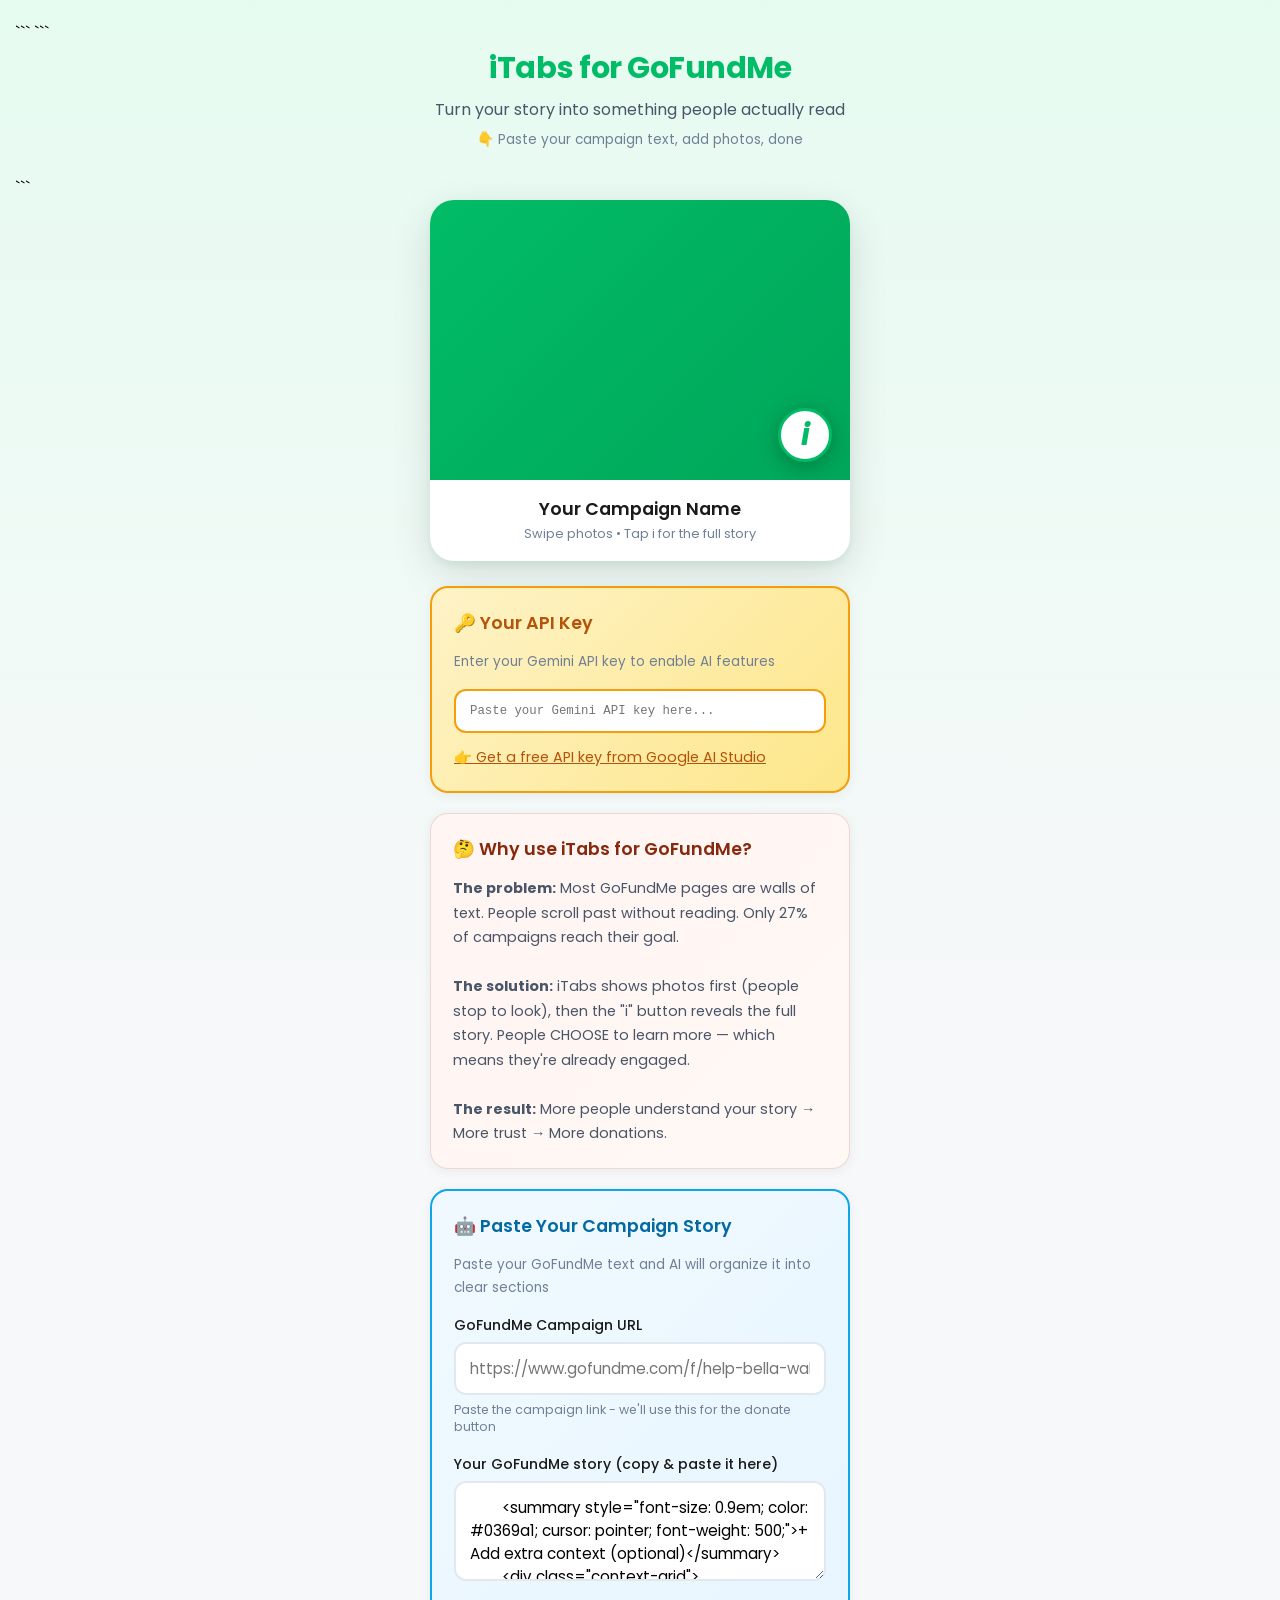
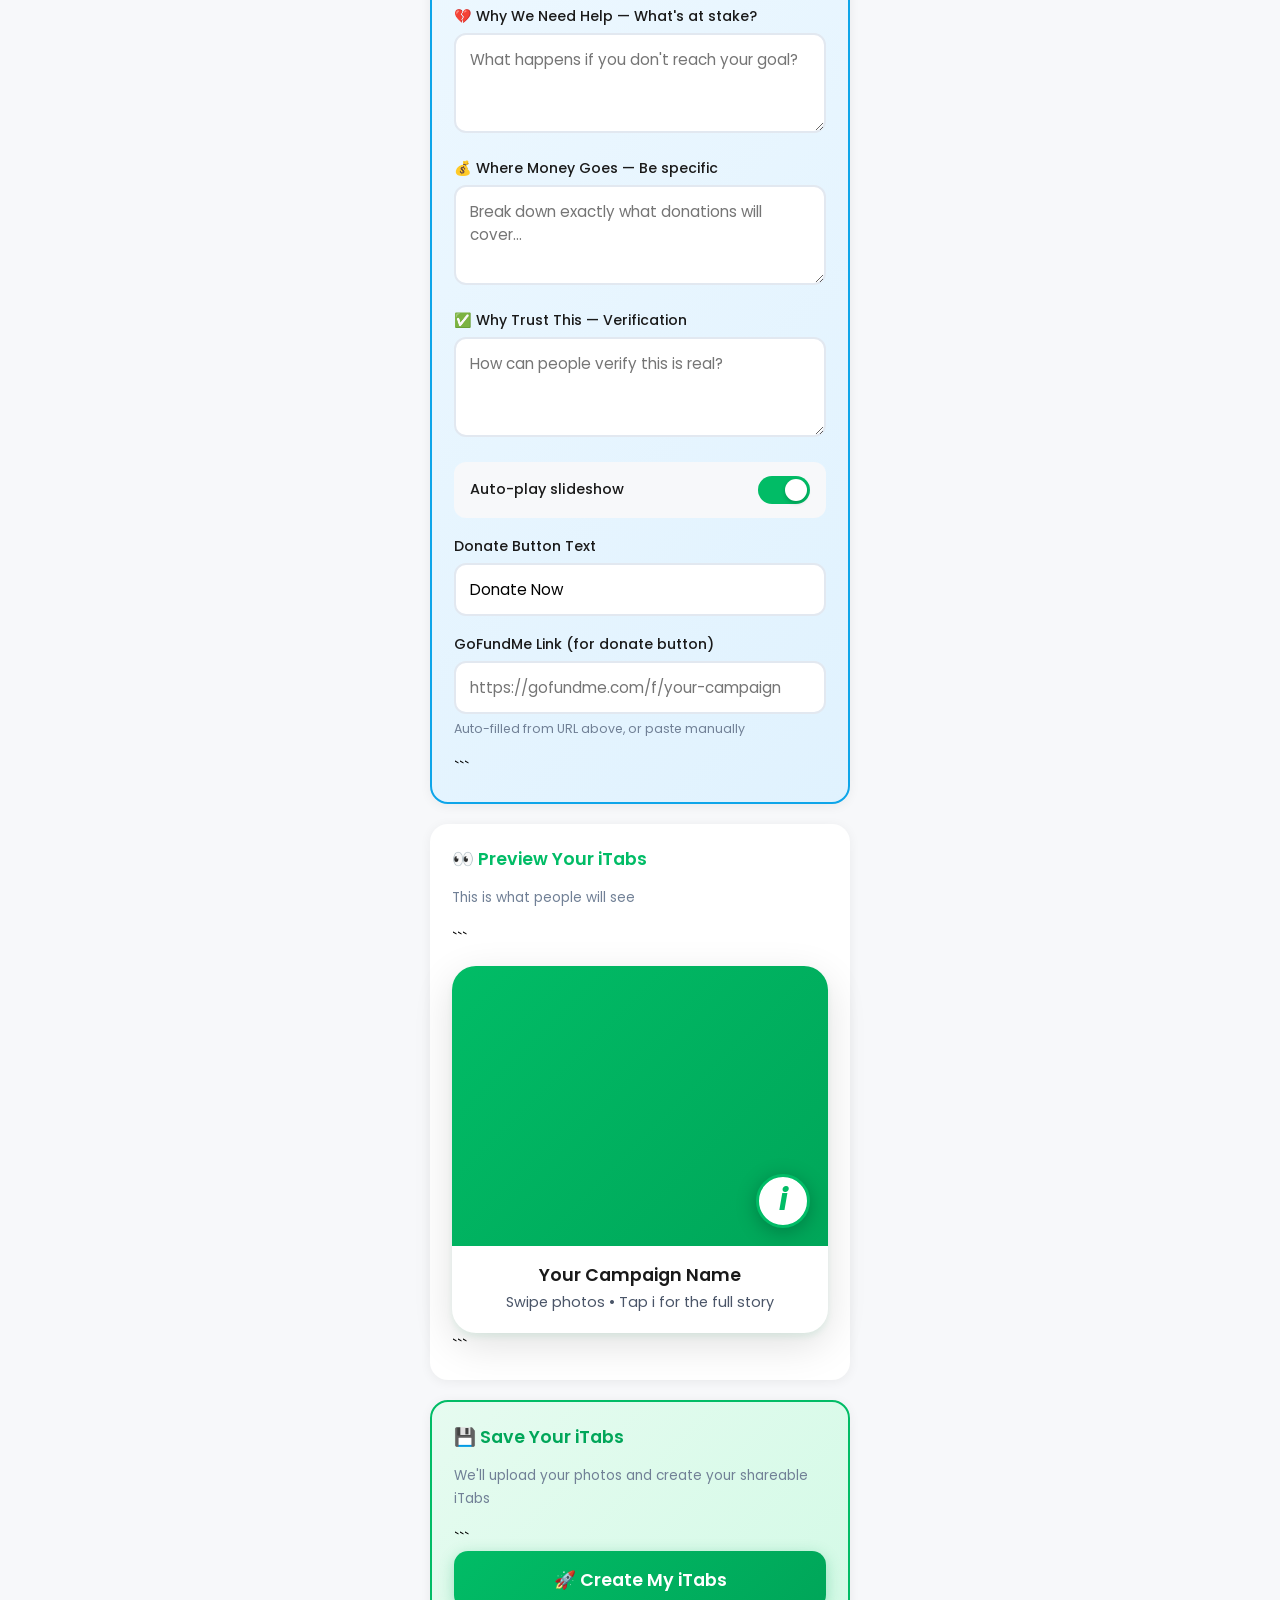
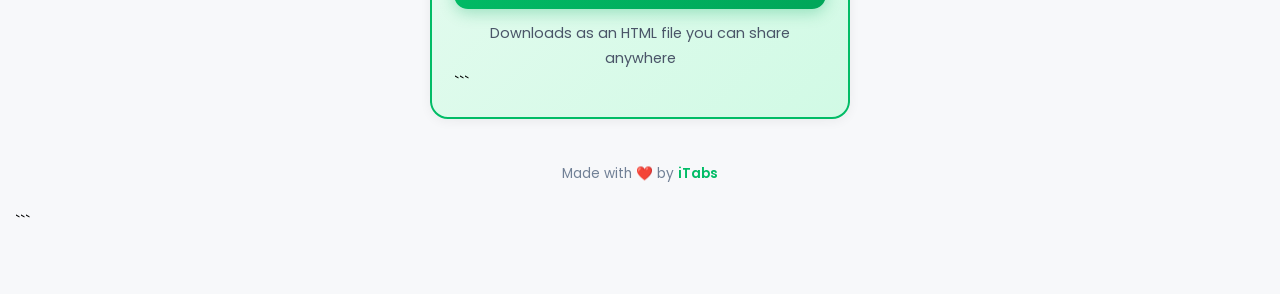
==== commit f8ba7bba: "Update fmt.Println message from 'Hello' to 'Goodbye'" ====
--- a/index.html
+++ b/index.html
@@ -1,893 +1,892 @@
 <!DOCTYPE html>
+
 <html lang="en">
 <head>
     <meta charset="UTF-8">
     <meta name="viewport" content="width=device-width, initial-scale=1.0, maximum-scale=1.0, user-scalable=no">
     <title>iTabs for GoFundMe - Create Your Campaign</title>
 
-    <meta property="og:title" content="iTabs for GoFundMe - Make Your Campaign Stand Out">
-    <meta property="og:description" content="Turn your fundraiser into a visual story people actually read. Free tool.">
-    <meta property="og:type" content="website">
-
-    <meta name="twitter:card" content="summary_large_image">
-    <meta name="twitter:title" content="iTabs for GoFundMe - Make Your Campaign Stand Out">
-    <meta name="twitter:description" content="Turn your fundraiser into a visual story people actually read. Free tool.">
-
-    <link rel="preconnect" href="https://fonts.googleapis.com">
-    <link rel="preconnect" href="https://fonts.gstatic.com" crossorigin>
-    <link href="https://fonts.googleapis.com/css2?family=Poppins:wght@400;500;600;700&display=swap" rel="stylesheet">
-
-    <style>
-        :root {
-            --gfm-green: #01BC66;
-            --gfm-green-dark: #00A659;
-            --gfm-green-light: #E6FBF0;
-            --gfm-warm: #87290F;
-            --gfm-warm-light: #FFF5F2;
-            --text-dark: #1a1a1a;
-            --text-mid: #4a5568;
-            --text-light: #718096;
-            --bg-white: #ffffff;
-            --bg-grey: #f7f8fa;
-            --border-light: #e2e8f0;
-        }
-
-        * {
-            margin: 0;
-            padding: 0;
-            box-sizing: border-box;
-        }
-        
-        body {
-            font-family: 'Poppins', -apple-system, BlinkMacSystemFont, 'Segoe UI', Roboto, sans-serif;
-            background: linear-gradient(180deg, var(--gfm-green-light) 0%, var(--bg-grey) 30%);
-            min-height: 100vh;
-            padding: 20px 15px 60px;
-        }
-        
-        .page-header {
-            text-align: center;
-            margin-bottom: 25px;
-        }
-        
-        .page-header h1 {
-            font-size: 1.9em;
-            font-weight: 700;
-            color: var(--gfm-green);
-            margin-bottom: 6px;
-            letter-spacing: -0.5px;
-        }
-        
-        .page-header p {
-            color: var(--text-mid);
-            font-size: 1em;
-        }
-        
-        .page-header .hint {
-            font-size: 0.85em;
-            color: var(--text-light);
-            margin-top: 8px;
-        }
-        
-        /* Card Preview */
-        .card {
-            background: var(--bg-white);
-            border-radius: 24px;
-            overflow: hidden;
-            box-shadow: 0 4px 6px rgba(2, 169, 92, 0.08), 0 12px 40px rgba(0, 0, 0, 0.12);
-            max-width: 420px;
-            margin: 0 auto 25px;
-        }
-        
-        .slideshow-container {
-            position: relative;
-            width: 100%;
-            height: 280px;
-            background: linear-gradient(135deg, var(--gfm-green) 0%, var(--gfm-green-dark) 100%);
-            overflow: hidden;
-        }
-        
-        .slides-track {
-            display: flex;
-            height: 100%;
-            transition: transform 0.4s ease;
-        }
-        
-        .slide {
-            min-width: 100%;
-            height: 100%;
-            display: flex;
-            align-items: center;
-            justify-content: center;
-            background: linear-gradient(135deg, var(--gfm-green) 0%, var(--gfm-green-dark) 100%);
-            position: relative;
-        }
-        
-        .slide img {
-            max-width: 100%;
-            max-height: 100%;
-            object-fit: contain;
-        }
-        
-        .slide .placeholder-content {
-            text-align: center;
-            color: white;
-            padding: 80px 20px;
-        }
-        
-        .slide .placeholder-content .num {
-            width: 55px;
-            height: 55px;
-            background: rgba(255,255,255,0.2);
-            border-radius: 50%;
-            display: flex;
-            align-items: center;
-            justify-content: center;
-            font-size: 1.5em;
-            font-weight: 600;
-            margin: 0 auto 12px;
-        }
-        
-        .dots-container {
-            position: absolute;
-            bottom: 18px;
-            left: 50%;
-            transform: translateX(-50%);
-            display: flex;
-            gap: 10px;
-            z-index: 10;
-        }
-        
-        .dot {
-            width: 10px;
-            height: 10px;
-            border-radius: 50%;
-            background: rgba(255,255,255,0.4);
-            cursor: pointer;
-            transition: all 0.3s;
-            border: 2px solid white;
-        }
-        
-        .dot.active {
-            background: white;
-            transform: scale(1.25);
-        }
-        
-        .i-button {
-            position: absolute;
-            bottom: 18px;
-            right: 18px;
-            width: 54px;
-            height: 54px;
-            background: white;
-            color: var(--gfm-green);
-            border-radius: 50%;
-            display: flex;
-            align-items: center;
-            justify-content: center;
-            font-weight: 700;
-            font-size: 30px;
-            font-style: italic;
-            cursor: pointer;
-            box-shadow: 0 4px 20px rgba(0,0,0,0.25);
-            border: 3px solid var(--gfm-green);
-            z-index: 20;
-            transition: transform 0.2s;
-        }
-        
-        .i-button:hover {
-            transform: scale(1.08);
-        }
-        
-        .autoplay-indicator {
-            position: absolute;
-            top: 15px;
-            left: 15px;
-            background: rgba(0,0,0,0.4);
-            color: white;
-            padding: 5px 12px;
-            border-radius: 20px;
-            font-size: 0.75em;
-            font-weight: 500;
-            z-index: 10;
-            display: flex;
-            align-items: center;
-            gap: 6px;
-        }
-        
-        .autoplay-indicator .pulse {
-            width: 8px;
-            height: 8px;
-            background: #fff;
-            border-radius: 50%;
-            animation: pulse 1.5s infinite;
-        }
-        
-        @keyframes pulse {
-            0%, 100% { opacity: 1; transform: scale(1); }
-            50% { opacity: 0.5; transform: scale(0.85); }
-        }
-        
-        .card-content {
-            padding: 18px;
-            text-align: center;
-        }
-        
-        .card-content h2 {
-            color: var(--text-dark);
-            font-size: 1.1em;
-            font-weight: 600;
-            margin-bottom: 4px;
-            line-height: 1.3;
-        }
-        
-        .card-content p {
-            color: var(--text-light);
-            font-size: 0.8em;
-        }
-        
-        /* Sections */
-        .section-box {
-            background: var(--bg-white);
-            border-radius: 18px;
-            padding: 22px;
-            max-width: 420px;
-            margin: 0 auto 20px;
-            box-shadow: 0 2px 12px rgba(0,0,0,0.06);
-        }
-        
-        .section-box h3 {
-            color: var(--gfm-green);
-            font-size: 1.1em;
-            font-weight: 600;
-            margin-bottom: 14px;
-            display: flex;
-            align-items: center;
-            gap: 8px;
-        }
-        
-        .section-box p {
-            color: var(--text-mid);
-            font-size: 0.9em;
-            line-height: 1.7;
-        }
-        
-        .section-box .subtitle {
-            color: var(--text-light);
-            font-size: 0.85em;
-            margin-bottom: 16px;
-        }
-        
-        /* Why Section */
-        .why-section {
-            background: linear-gradient(135deg, var(--gfm-warm-light) 0%, #fff8f5 100%);
-            border: 1px solid rgba(135, 41, 15, 0.15);
-        }
-        
-        .why-section h3 {
-            color: var(--gfm-warm);
-        }
-        
-        /* API Key Section */
-        .api-section {
-            background: linear-gradient(135deg, #fef3c7 0%, #fde68a 100%);
-            border: 2px solid #f59e0b;
-        }
-        
-        .api-section h3 {
-            color: #b45309;
-        }
-        
-        .api-key-input {
-            width: 100%;
-            padding: 13px 14px;
-            border: 2px solid #f59e0b;
-            border-radius: 12px;
-            font-size: 0.95em;
-            font-family: monospace;
-            background: white;
-        }
-        
-        .api-key-input:focus {
-            outline: none;
-            border-color: #d97706;
-            box-shadow: 0 0 0 3px rgba(245, 158, 11, 0.2);
-        }
-        
-        .api-status {
-            display: flex;
-            align-items: center;
-            gap: 8px;
-            margin-top: 10px;
-            font-size: 0.85em;
-        }
-        
-        .api-status.valid {
-            color: #059669;
-        }
-        
-        .api-status.invalid {
-            color: #dc2626;
-        }
-        
-        .api-status .dot {
-            width: 10px;
-            height: 10px;
-            border-radius: 50%;
-            border: none;
-        }
-        
-        .api-status.valid .dot {
-            background: #059669;
-        }
-        
-        .api-status.invalid .dot {
-            background: #dc2626;
-        }
-        
-        /* AI Paste Section */
-        .ai-section {
-            background: linear-gradient(135deg, #f0f9ff 0%, #e0f2fe 100%);
-            border: 2px solid #0ea5e9;
-        }
-        
-        .ai-section h3 {
-            color: #0369a1;
-        }
-        
-        /* Form elements */
-        .form-group {
-            margin-bottom: 18px;
-        }
-        
-        .form-group label {
-            display: block;
-            color: var(--text-dark);
-            font-size: 0.88em;
-            margin-bottom: 6px;
-            font-weight: 500;
-        }
-        
-        .form-group input,
-        .form-group textarea {
-            width: 100%;
-            padding: 13px 14px;
-            border: 2px solid var(--border-light);
-            border-radius: 12px;
-            font-size: 0.95em;
-            font-family: inherit;
-            transition: border-color 0.2s, box-shadow 0.2s;
-            background: var(--bg-white);
-        }
-        
-        .form-group input:focus,
-        .form-group textarea:focus {
-            outline: none;
-            border-color: var(--gfm-green);
-            box-shadow: 0 0 0 3px rgba(2, 169, 92, 0.1);
-        }
-        
-        .form-group textarea {
-            resize: vertical;
-            min-height: 100px;
-        }
-        
-        .form-group .hint {
-            font-size: 0.78em;
-            color: var(--text-light);
-            margin-top: 6px;
-            line-height: 1.4;
-        }
-        
-        /* Big AI Button */
-        .ai-button {
-            width: 100%;
-            padding: 16px 24px;
-            background: linear-gradient(135deg, #0ea5e9 0%, #0369a1 100%);
-            color: white;
-            border: none;
-            border-radius: 14px;
-            font-size: 1.05em;
-            font-weight: 600;
-            font-family: inherit;
-            cursor: pointer;
-            display: flex;
-            align-items: center;
-            justify-content: center;
-            gap: 10px;
-            transition: transform 0.2s, box-shadow 0.2s;
-            box-shadow: 0 4px 15px rgba(14, 165, 233, 0.3);
-        }
-        
-        .ai-button:hover {
-            transform: translateY(-2px);
-            box-shadow: 0 6px 20px rgba(14, 165, 233, 0.4);
-        }
-        
-        .ai-button:disabled {
-            opacity: 0.7;
-            cursor: not-allowed;
-            transform: none;
-        }
-        
-        /* Photo Section */
-        .photo-section {
-            background: var(--gfm-green-light);
-            border-radius: 14px;
-            padding: 18px;
-            margin-bottom: 18px;
-            border: 2px dashed rgba(2, 169, 92, 0.3);
-        }
-        
-        .photo-section h4 {
-            color: var(--gfm-green);
-            font-size: 0.95em;
-            font-weight: 600;
-            margin-bottom: 14px;
-        }
-        
-        .select-photos-btn {
-            width: 100%;
-            padding: 16px;
-            background: linear-gradient(135deg, var(--gfm-green) 0%, var(--gfm-green-dark) 100%);
-            color: white;
-            border: none;
-            border-radius: 12px;
-            font-size: 1em;
-            font-weight: 600;
-            font-family: inherit;
-            cursor: pointer;
-            display: flex;
-            align-items: center;
-            justify-content: center;
-            gap: 10px;
-            transition: transform 0.2s;
-        }
-        
-        .select-photos-btn:hover {
-            box-shadow: 0 4px 15px rgba(2, 169, 92, 0.3);
-        }
-        
-        .image-thumbs-row {
-            display: flex;
-            gap: 10px;
-            margin-top: 16px;
-            justify-content: center;
-        }
-        
-        .image-thumb {
-            width: 55px;
-            height: 55px;
-            border-radius: 12px;
-            background: rgba(255,255,255,0.8);
-            display: flex;
-            align-items: center;
-            justify-content: center;
-            font-size: 0.9em;
-            font-weight: 600;
-            color: var(--text-light);
-            overflow: hidden;
-            border: 2px solid rgba(2, 169, 92, 0.2);
-        }
-        
-        .image-thumb.filled {
-            border-color: var(--gfm-green);
-        }
-        
-        .image-thumb img {
-            width: 100%;
-            height: 100%;
-            object-fit: cover;
-        }
-        
-        /* URL inputs */
-        .url-input {
-            width: 100%;
-            padding: 11px 12px;
-            border: 2px solid var(--border-light);
-            border-radius: 10px;
-            font-size: 0.85em;
-            font-family: inherit;
-            margin-bottom: 8px;
-            background: var(--bg-white);
-        }
-        
-        .url-input:focus {
-            outline: none;
-            border-color: var(--gfm-green);
-        }
-        
-        /* Context fields */
-        .context-grid {
-            display: grid;
-            grid-template-columns: 1fr 1fr;
-            gap: 12px;
-            margin-top: 16px;
-        }
-        
-        .context-grid input {
-            padding: 11px 12px;
-            border: 2px solid var(--border-light);
-            border-radius: 10px;
-            font-size: 0.85em;
-            font-family: inherit;
-        }
-        
-        .context-grid input:focus {
-            outline: none;
-            border-color: #0ea5e9;
-        }
-        
-        /* Loading spinner */
-        .spinner {
-            width: 20px;
-            height: 20px;
-            border: 3px solid rgba(255,255,255,0.3);
-            border-top-color: white;
-            border-radius: 50%;
-            animation: spin 0.8s linear infinite;
-        }
-        
-        @keyframes spin {
-            to { transform: rotate(360deg); }
-        }
-        
-        /* Status messages */
-        .status-message {
-            padding: 12px 16px;
-            border-radius: 10px;
-            margin-top: 14px;
-            font-size: 0.9em;
-            display: none;
-        }
-        
-        .status-message.show {
-            display: block;
-        }
-        
-        .status-message.success {
-            background: #d1fae5;
-            color: #065f46;
-            border: 1px solid #6ee7b7;
-        }
-        
-        .status-message.error {
-            background: #fee2e2;
-            color: #991b1b;
-            border: 1px solid #fca5a5;
-        }
-        
-        .status-message.loading {
-            background: #e0f2fe;
-            color: #0369a1;
-            border: 1px solid #7dd3fc;
-            display: flex;
-            align-items: center;
-            gap: 10px;
-        }
-        
-        /* Edit Section */
-        .edit-section {
-            background: var(--bg-white);
-            border-radius: 18px;
-            padding: 22px;
-            max-width: 420px;
-            margin: 0 auto 20px;
-            box-shadow: 0 2px 12px rgba(0,0,0,0.06);
-        }
-        
-        .edit-section h3 {
-            color: var(--gfm-green);
-            font-size: 1.1em;
-            font-weight: 600;
-            margin-bottom: 6px;
-        }
-        
-        .edit-section .subtitle {
-            color: var(--text-light);
-            font-size: 0.85em;
-            margin-bottom: 18px;
-        }
-        
-        /* Toggle switch */
-        .toggle-row {
-            display: flex;
-            align-items: center;
-            justify-content: space-between;
-            padding: 14px 16px;
-            background: var(--bg-grey);
-            border-radius: 12px;
-            margin-bottom: 18px;
-        }
-        
-        .toggle-row label {
-            font-size: 0.9em;
-            font-weight: 500;
-            color: var(--text-dark);
-        }
-        
-        .toggle-switch {
-            position: relative;
-            width: 52px;
-            height: 28px;
-        }
-        
-        .toggle-switch input {
-            opacity: 0;
-            width: 0;
-            height: 0;
-        }
-        
-        .toggle-slider {
-            position: absolute;
-            cursor: pointer;
-            top: 0;
-            left: 0;
-            right: 0;
-            bottom: 0;
-            background-color: #ccc;
-            transition: .3s;
-            border-radius: 28px;
-        }
-        
-        .toggle-slider:before {
-            position: absolute;
-            content: "";
-            height: 22px;
-            width: 22px;
-            left: 3px;
-            bottom: 3px;
-            background-color: white;
-            transition: .3s;
-            border-radius: 50%;
-            box-shadow: 0 2px 4px rgba(0,0,0,0.2);
-        }
-        
-        .toggle-switch input:checked + .toggle-slider {
-            background-color: var(--gfm-green);
-        }
-        
-        .toggle-switch input:checked + .toggle-slider:before {
-            transform: translateX(24px);
-        }
-        
-        /* Save Section */
-        .save-section {
-            background: linear-gradient(135deg, var(--gfm-green-light) 0%, #d1fae5 100%);
-            border: 2px solid var(--gfm-green);
-        }
-        
-        .save-section h3 {
-            color: var(--gfm-green-dark);
-        }
-        
-        .save-button {
-            width: 100%;
-            padding: 16px 24px;
-            background: linear-gradient(135deg, var(--gfm-green) 0%, var(--gfm-green-dark) 100%);
-            color: white;
-            border: none;
-            border-radius: 14px;
-            font-size: 1.1em;
-            font-weight: 600;
-            font-family: inherit;
-            cursor: pointer;
-            display: flex;
-            align-items: center;
-            justify-content: center;
-            gap: 10px;
-            transition: transform 0.2s, box-shadow 0.2s;
-            box-shadow: 0 4px 15px rgba(2, 169, 92, 0.3);
-            margin-bottom: 12px;
-        }
-        
-        .save-button:hover {
-            transform: translateY(-2px);
-            box-shadow: 0 6px 20px rgba(2, 169, 92, 0.4);
-        }
-        
-        .save-button:disabled {
-            opacity: 0.7;
-            cursor: not-allowed;
-            transform: none;
-        }
-        
-        .save-note {
-            font-size: 0.8em;
-            color: var(--text-light);
-            text-align: center;
-        }
-        
-        /* Action Buttons */
-        .action-buttons {
-            display: flex;
-            gap: 10px;
-            flex-wrap: wrap;
-        }
-        
-        .action-btn {
-            flex: 1;
-            min-width: calc(33% - 10px);
-            padding: 12px 10px;
-            border: 2px solid var(--border-light);
-            background: var(--bg-white);
-            border-radius: 10px;
-            font-size: 0.85em;
-            font-weight: 500;
-            font-family: inherit;
-            cursor: pointer;
-            transition: all 0.2s;
-            color: var(--text-mid);
-        }
-        
-        .action-btn:hover {
-            border-color: var(--gfm-green);
-            background: var(--gfm-green-light);
-            color: var(--gfm-green);
-        }
-        
-        .action-btn.clear-btn:hover {
-            border-color: #ef4444;
-            background: #fef2f2;
-            color: #dc2626;
-        }
-        
-        /* Footer */
-        .footer {
-            text-align: center;
-            padding: 25px 20px;
-            max-width: 420px;
-            margin: 0 auto;
-        }
-        
-        .footer p {
-            color: var(--text-light);
-            font-size: 0.85em;
-        }
-        
-        .footer a {
-            color: var(--gfm-green);
-            text-decoration: none;
-            font-weight: 600;
-        }
-        
-        /* ========== POPUP STYLES ========== */
-        .popup-overlay {
-            display: none;
-            position: fixed;
-            top: 0;
-            left: 0;
-            right: 0;
-            bottom: 0;
-            background: rgba(0,0,0,0.75);
-            z-index: 1000;
-            align-items: center;
-            justify-content: center;
-            padding: 15px;
-            backdrop-filter: blur(5px);
-        }
-        
-        .popup-overlay.active {
-            display: flex;
-        }
-        
-        .popup {
-            background: var(--bg-white);
-            border-radius: 24px;
-            max-width: 420px;
-            width: 100%;
-            max-height: 85vh;
-            overflow-y: auto;
-            position: relative;
-            animation: slideUp 0.3s ease;
-        }
-        
-        @keyframes slideUp {
-            from { transform: translateY(50px); opacity: 0; }
-            to { transform: translateY(0); opacity: 1; }
-        }
-        
-        .popup-header {
-            background: linear-gradient(135deg, var(--gfm-green) 0%, var(--gfm-green-dark) 100%);
-            color: white;
-            padding: 26px 22px;
-            text-align: center;
-            position: sticky;
-            top: 0;
-            z-index: 10;
-        }
-        
-        .popup-header h3 {
-            font-size: 1.35em;
-            font-weight: 600;
-            margin-bottom: 4px;
-        }
-        
-        .popup-header p {
-            opacity: 0.9;
-            font-size: 0.9em;
-        }
-        
-        .close-btn {
-            position: absolute;
-            top: 14px;
-            right: 14px;
-            width: 34px;
-            height: 34px;
-            background: rgba(255,255,255,0.2);
-            border: none;
-            border-radius: 50%;
-            color: white;
-            font-size: 22px;
-            cursor: pointer;
-            display: flex;
-            align-items: center;
-            justify-content: center;
-        }
-        
-        .popup-body {
-            padding: 24px;
-        }
-        
-        .popup-section {
-            margin-bottom: 22px;
-        }
-        
-        .popup-section h4 {
-            color: var(--gfm-green);
-            font-size: 1.05em;
-            font-weight: 600;
-            margin-bottom: 8px;
-            display: flex;
-            align-items: center;
-            gap: 8px;
-        }
-        
-        .popup-section p {
-            color: var(--text-mid);
-            line-height: 1.7;
-            font-size: 0.95em;
-        }
-        
-        .hook-box {
-            background: linear-gradient(135deg, var(--gfm-green-light) 0%, #f0fff6 100%);
-            border-left: 4px solid var(--gfm-green);
-            padding: 18px 20px;
-            margin-bottom: 24px;
-            border-radius: 0 14px 14px 0;
-        }
-        
-        .hook-text {
-            font-size: 1.15em;
-            font-weight: 600;
-            color: var(--text-dark);
-            line-height: 1.5;
-            margin: 0;
-        }
-        
-        .popup-button {
-            display: block;
-            width: 100%;
-            padding: 16px;
-            background: linear-gradient(135deg, var(--gfm-green) 0%, var(--gfm-green-dark) 100%);
-            color: white;
-            text-align: center;
-            text-decoration: none;
-            border-radius: 14px;
-            font-weight: 600;
-            font-size: 1.05em;
-            font-family: inherit;
-            margin-top: 24px;
-            border: none;
-            cursor: pointer;
-            transition: transform 0.2s;
-            box-shadow: 0 4px 15px rgba(2, 169, 92, 0.3);
-        }
-        
-        .popup-button:hover {
-            transform: translateY(-2px);
-        }
-    </style>
+```
+<meta property="og:title" content="iTabs for GoFundMe - Make Your Campaign Stand Out">
+<meta property="og:description" content="Turn your fundraiser into a visual story people actually read. Free tool.">
+<meta property="og:type" content="website">
+
+<link rel="preconnect" href="https://fonts.googleapis.com">
+<link rel="preconnect" href="https://fonts.gstatic.com" crossorigin>
+<link href="https://fonts.googleapis.com/css2?family=Poppins:wght@400;500;600;700&display=swap" rel="stylesheet">
+
+<style>
+    :root {
+        --gfm-green: #01BC66;
+        --gfm-green-dark: #00A659;
+        --gfm-green-light: #E6FBF0;
+        --gfm-warm: #87290F;
+        --gfm-warm-light: #FFF5F2;
+        --text-dark: #1a1a1a;
+        --text-mid: #4a5568;
+        --text-light: #718096;
+        --bg-white: #ffffff;
+        --bg-grey: #f7f8fa;
+        --border-light: #e2e8f0;
+    }
+
+    * {
+        margin: 0;
+        padding: 0;
+        box-sizing: border-box;
+    }
+    
+    body {
+        font-family: 'Poppins', -apple-system, BlinkMacSystemFont, 'Segoe UI', Roboto, sans-serif;
+        background: linear-gradient(180deg, var(--gfm-green-light) 0%, var(--bg-grey) 30%);
+        min-height: 100vh;
+        padding: 20px 15px 60px;
+    }
+    
+    .page-header {
+        text-align: center;
+        margin-bottom: 25px;
+    }
+    
+    .page-header h1 {
+        font-size: 1.9em;
+        font-weight: 700;
+        color: var(--gfm-green);
+        margin-bottom: 6px;
+        letter-spacing: -0.5px;
+    }
+    
+    .page-header p {
+        color: var(--text-mid);
+        font-size: 1em;
+    }
+    
+    .page-header .hint {
+        font-size: 0.85em;
+        color: var(--text-light);
+        margin-top: 8px;
+    }
+    
+    /* Card Preview */
+    .card {
+        background: var(--bg-white);
+        border-radius: 24px;
+        overflow: hidden;
+        box-shadow: 0 4px 6px rgba(2, 169, 92, 0.08), 0 12px 40px rgba(0, 0, 0, 0.12);
+        max-width: 420px;
+        margin: 0 auto 25px;
+    }
+    
+    .slideshow-container {
+        position: relative;
+        width: 100%;
+        height: 280px;
+        background: linear-gradient(135deg, var(--gfm-green) 0%, var(--gfm-green-dark) 100%);
+        overflow: hidden;
+    }
+    
+    .slides-track {
+        display: flex;
+        height: 100%;
+        transition: transform 0.4s ease;
+    }
+    
+    .slide {
+        min-width: 100%;
+        height: 100%;
+        display: flex;
+        align-items: center;
+        justify-content: center;
+        background: linear-gradient(135deg, var(--gfm-green) 0%, var(--gfm-green-dark) 100%);
+        position: relative;
+    }
+    
+    .slide img {
+        max-width: 100%;
+        max-height: 100%;
+        object-fit: contain;
+    }
+    
+    .slide .placeholder-content {
+        text-align: center;
+        color: white;
+        padding: 80px 20px;
+    }
+    
+    .slide .placeholder-content .num {
+        width: 55px;
+        height: 55px;
+        background: rgba(255,255,255,0.2);
+        border-radius: 50%;
+        display: flex;
+        align-items: center;
+        justify-content: center;
+        font-size: 1.5em;
+        font-weight: 600;
+        margin: 0 auto 12px;
+    }
+    
+    .dots-container {
+        position: absolute;
+        bottom: 18px;
+        left: 50%;
+        transform: translateX(-50%);
+        display: flex;
+        gap: 10px;
+        z-index: 10;
+    }
+    
+    .dot {
+        width: 10px;
+        height: 10px;
+        border-radius: 50%;
+        background: rgba(255,255,255,0.4);
+        cursor: pointer;
+        transition: all 0.3s;
+        border: 2px solid white;
+    }
+    
+    .dot.active {
+        background: white;
+        transform: scale(1.25);
+    }
+    
+    .i-button {
+        position: absolute;
+        bottom: 18px;
+        right: 18px;
+        width: 54px;
+        height: 54px;
+        background: white;
+        color: var(--gfm-green);
+        border-radius: 50%;
+        display: flex;
+        align-items: center;
+        justify-content: center;
+        font-weight: 700;
+        font-size: 30px;
+        font-style: italic;
+        cursor: pointer;
+        box-shadow: 0 4px 20px rgba(0,0,0,0.25);
+        border: 3px solid var(--gfm-green);
+        z-index: 20;
+        transition: transform 0.2s;
+    }
+    
+    .i-button:hover {
+        transform: scale(1.08);
+    }
+    
+    .autoplay-indicator {
+        position: absolute;
+        top: 15px;
+        left: 15px;
+        background: rgba(0,0,0,0.4);
+        color: white;
+        padding: 5px 12px;
+        border-radius: 20px;
+        font-size: 0.75em;
+        font-weight: 500;
+        z-index: 10;
+        display: flex;
+        align-items: center;
+        gap: 6px;
+    }
+    
+    .autoplay-indicator .pulse {
+        width: 8px;
+        height: 8px;
+        background: #fff;
+        border-radius: 50%;
+        animation: pulse 1.5s infinite;
+    }
+    
+    @keyframes pulse {
+        0%, 100% { opacity: 1; transform: scale(1); }
+        50% { opacity: 0.5; transform: scale(0.85); }
+    }
+    
+    .card-content {
+        padding: 18px;
+        text-align: center;
+    }
+    
+    .card-content h2 {
+        color: var(--text-dark);
+        font-size: 1.1em;
+        font-weight: 600;
+        margin-bottom: 4px;
+        line-height: 1.3;
+    }
+    
+    .card-content p {
+        color: var(--text-light);
+        font-size: 0.8em;
+    }
+    
+    /* Sections */
+    .section-box {
+        background: var(--bg-white);
+        border-radius: 18px;
+        padding: 22px;
+        max-width: 420px;
+        margin: 0 auto 20px;
+        box-shadow: 0 2px 12px rgba(0,0,0,0.06);
+    }
+    
+    .section-box h3 {
+        color: var(--gfm-green);
+        font-size: 1.1em;
+        font-weight: 600;
+        margin-bottom: 14px;
+        display: flex;
+        align-items: center;
+        gap: 8px;
+    }
+    
+    .section-box p {
+        color: var(--text-mid);
+        font-size: 0.9em;
+        line-height: 1.7;
+    }
+    
+    .section-box .subtitle {
+        color: var(--text-light);
+        font-size: 0.85em;
+        margin-bottom: 16px;
+    }
+    
+    /* API Key Section */
+    .api-section {
+        background: linear-gradient(135deg, #fef3c7 0%, #fde68a 100%);
+        border: 2px solid #f59e0b;
+    }
+    
+    .api-section h3 {
+        color: #b45309;
+    }
+    
+    .api-key-input {
+        width: 100%;
+        padding: 13px 14px;
+        border: 2px solid #f59e0b;
+        border-radius: 12px;
+        font-size: 0.95em;
+        font-family: monospace;
+        background: white;
+    }
+    
+    .api-key-input:focus {
+        outline: none;
+        border-color: #d97706;
+        box-shadow: 0 0 0 3px rgba(245, 158, 11, 0.2);
+    }
+    
+    .api-status {
+        display: flex;
+        align-items: center;
+        gap: 8px;
+        margin-top: 10px;
+        font-size: 0.85em;
+    }
+    
+    .api-status.valid {
+        color: #059669;
+    }
+    
+    .api-status.invalid {
+        color: #dc2626;
+    }
+    
+    .api-status .status-dot {
+        width: 10px;
+        height: 10px;
+        border-radius: 50%;
+    }
+    
+    .api-status.valid .status-dot {
+        background: #059669;
+    }
+    
+    .api-status.invalid .status-dot {
+        background: #dc2626;
+    }
+    
+    /* AI Paste Section */
+    .ai-section {
+        background: linear-gradient(135deg, #f0f9ff 0%, #e0f2fe 100%);
+        border: 2px solid #0ea5e9;
+    }
+    
+    .ai-section h3 {
+        color: #0369a1;
+    }
+    
+    /* Why Section */
+    .why-section {
+        background: linear-gradient(135deg, var(--gfm-warm-light) 0%, #fff8f5 100%);
+        border: 1px solid rgba(135, 41, 15, 0.15);
+    }
+    
+    .why-section h3 {
+        color: var(--gfm-warm);
+    }
+    
+    /* Form elements */
+    .form-group {
+        margin-bottom: 18px;
+    }
+    
+    .form-group label {
+        display: block;
+        color: var(--text-dark);
+        font-size: 0.88em;
+        margin-bottom: 6px;
+        font-weight: 500;
+    }
+    
+    .form-group input,
+    .form-group textarea {
+        width: 100%;
+        padding: 13px 14px;
+        border: 2px solid var(--border-light);
+        border-radius: 12px;
+        font-size: 0.95em;
+        font-family: inherit;
+        transition: border-color 0.2s, box-shadow 0.2s;
+        background: var(--bg-white);
+    }
+    
+    .form-group input:focus,
+    .form-group textarea:focus {
+        outline: none;
+        border-color: var(--gfm-green);
+        box-shadow: 0 0 0 3px rgba(2, 169, 92, 0.1);
+    }
+    
+    .form-group textarea {
+        resize: vertical;
+        min-height: 100px;
+    }
+    
+    .form-group .hint {
+        font-size: 0.78em;
+        color: var(--text-light);
+        margin-top: 6px;
+        line-height: 1.4;
+    }
+    
+    /* Big AI Button */
+    .ai-button {
+        width: 100%;
+        padding: 16px 24px;
+        background: linear-gradient(135deg, #0ea5e9 0%, #0369a1 100%);
+        color: white;
+        border: none;
+        border-radius: 14px;
+        font-size: 1.05em;
+        font-weight: 600;
+        font-family: inherit;
+        cursor: pointer;
+        display: flex;
+        align-items: center;
+        justify-content: center;
+        gap: 10px;
+        transition: transform 0.2s, box-shadow 0.2s;
+        box-shadow: 0 4px 15px rgba(14, 165, 233, 0.3);
+    }
+    
+    .ai-button:hover {
+        transform: translateY(-2px);
+        box-shadow: 0 6px 20px rgba(14, 165, 233, 0.4);
+    }
+    
+    .ai-button:disabled {
+        opacity: 0.7;
+        cursor: not-allowed;
+        transform: none;
+    }
+    
+    /* Photo Section */
+    .photo-section {
+        background: var(--gfm-green-light);
+        border-radius: 14px;
+        padding: 18px;
+        margin-bottom: 18px;
+        border: 2px dashed rgba(2, 169, 92, 0.3);
+    }
+    
+    .photo-section h4 {
+        color: var(--gfm-green);
+        font-size: 0.95em;
+        font-weight: 600;
+        margin-bottom: 14px;
+    }
+    
+    .select-photos-btn {
+        width: 100%;
+        padding: 16px;
+        background: linear-gradient(135deg, var(--gfm-green) 0%, var(--gfm-green-dark) 100%);
+        color: white;
+        border: none;
+        border-radius: 12px;
+        font-size: 1em;
+        font-weight: 600;
+        font-family: inherit;
+        cursor: pointer;
+        display: flex;
+        align-items: center;
+        justify-content: center;
+        gap: 10px;
+        transition: transform 0.2s;
+    }
+    
+    .select-photos-btn:hover {
+        box-shadow: 0 4px 15px rgba(2, 169, 92, 0.3);
+    }
+    
+    .image-thumbs-row {
+        display: flex;
+        gap: 10px;
+        margin-top: 16px;
+        justify-content: center;
+    }
+    
+    .image-thumb {
+        width: 55px;
+        height: 55px;
+        border-radius: 12px;
+        background: rgba(255,255,255,0.8);
+        display: flex;
+        align-items: center;
+        justify-content: center;
+        font-size: 0.9em;
+        font-weight: 600;
+        color: var(--text-light);
+        overflow: hidden;
+        border: 2px solid rgba(2, 169, 92, 0.2);
+    }
+    
+    .image-thumb.filled {
+        border-color: var(--gfm-green);
+    }
+    
+    .image-thumb img {
+        width: 100%;
+        height: 100%;
+        object-fit: cover;
+    }
+    
+    /* URL inputs */
+    .url-input {
+        width: 100%;
+        padding: 11px 12px;
+        border: 2px solid var(--border-light);
+        border-radius: 10px;
+        font-size: 0.85em;
+        font-family: inherit;
+        margin-bottom: 8px;
+        background: var(--bg-white);
+    }
+    
+    .url-input:focus {
+        outline: none;
+        border-color: var(--gfm-green);
+    }
+    
+    /* Context fields */
+    .context-grid {
+        display: grid;
+        grid-template-columns: 1fr 1fr;
+        gap: 12px;
+        margin-top: 16px;
+    }
+    
+    .context-grid input {
+        padding: 11px 12px;
+        border: 2px solid var(--border-light);
+        border-radius: 10px;
+        font-size: 0.85em;
+        font-family: inherit;
+    }
+    
+    .context-grid input:focus {
+        outline: none;
+        border-color: #0ea5e9;
+    }
+    
+    /* Loading spinner */
+    .spinner {
+        width: 20px;
+        height: 20px;
+        border: 3px solid rgba(255,255,255,0.3);
+        border-top-color: white;
+        border-radius: 50%;
+        animation: spin 0.8s linear infinite;
+    }
+    
+    @keyframes spin {
+        to { transform: rotate(360deg); }
+    }
+    
+    /* Status messages */
+    .status-message {
+        padding: 12px 16px;
+        border-radius: 10px;
+        margin-top: 14px;
+        font-size: 0.9em;
+        display: none;
+    }
+    
+    .status-message.show {
+        display: block;
+    }
+    
+    .status-message.success {
+        background: #d1fae5;
+        color: #065f46;
+        border: 1px solid #6ee7b7;
+    }
+    
+    .status-message.error {
+        background: #fee2e2;
+        color: #991b1b;
+        border: 1px solid #fca5a5;
+    }
+    
+    .status-message.loading {
+        background: #e0f2fe;
+        color: #0369a1;
+        border: 1px solid #7dd3fc;
+        display: flex;
+        align-items: center;
+        gap: 10px;
+    }
+    
+    /* Edit Section */
+    .edit-section {
+        background: var(--bg-white);
+        border-radius: 18px;
+        padding: 22px;
+        max-width: 420px;
+        margin: 0 auto 20px;
+        box-shadow: 0 2px 12px rgba(0,0,0,0.06);
+    }
+    
+    .edit-section h3 {
+        color: var(--gfm-green);
+        font-size: 1.1em;
+        font-weight: 600;
+        margin-bottom: 6px;
+    }
+    
+    .edit-section .subtitle {
+        color: var(--text-light);
+        font-size: 0.85em;
+        margin-bottom: 18px;
+    }
+    
+    /* Toggle switch */
+    .toggle-row {
+        display: flex;
+        align-items: center;
+        justify-content: space-between;
+        padding: 14px 16px;
+        background: var(--bg-grey);
+        border-radius: 12px;
+        margin-bottom: 18px;
+    }
+    
+    .toggle-row label {
+        font-size: 0.9em;
+        font-weight: 500;
+        color: var(--text-dark);
+    }
+    
+    .toggle-switch {
+        position: relative;
+        width: 52px;
+        height: 28px;
+    }
+    
+    .toggle-switch input {
+        opacity: 0;
+        width: 0;
+        height: 0;
+    }
+    
+    .toggle-slider {
+        position: absolute;
+        cursor: pointer;
+        top: 0;
+        left: 0;
+        right: 0;
+        bottom: 0;
+        background-color: #ccc;
+        transition: .3s;
+        border-radius: 28px;
+    }
+    
+    .toggle-slider:before {
+        position: absolute;
+        content: "";
+        height: 22px;
+        width: 22px;
+        left: 3px;
+        bottom: 3px;
+        background-color: white;
+        transition: .3s;
+        border-radius: 50%;
+        box-shadow: 0 2px 4px rgba(0,0,0,0.2);
+    }
+    
+    .toggle-switch input:checked + .toggle-slider {
+        background-color: var(--gfm-green);
+    }
+    
+    .toggle-switch input:checked + .toggle-slider:before {
+        transform: translateX(24px);
+    }
+    
+    /* Save Section */
+    .save-section {
+        background: linear-gradient(135deg, var(--gfm-green-light) 0%, #d1fae5 100%);
+        border: 2px solid var(--gfm-green);
+    }
+    
+    .save-section h3 {
+        color: var(--gfm-green-dark);
+    }
+    
+    .save-button {
+        width: 100%;
+        padding: 16px 24px;
+        background: linear-gradient(135deg, var(--gfm-green) 0%, var(--gfm-green-dark) 100%);
+        color: white;
+        border: none;
+        border-radius: 14px;
+        font-size: 1.1em;
+        font-weight: 600;
+        font-family: inherit;
+        cursor: pointer;
+        display: flex;
+        align-items: center;
+        justify-content: center;
+        gap: 10px;
+        transition: transform 0.2s, box-shadow 0.2s;
+        box-shadow: 0 4px 15px rgba(2, 169, 92, 0.3);
+        margin-bottom: 12px;
+    }
+    
+    .save-button:hover {
+        transform: translateY(-2px);
+        box-shadow: 0 6px 20px rgba(2, 169, 92, 0.4);
+    }
+    
+    .save-button:disabled {
+        opacity: 0.7;
+        cursor: not-allowed;
+        transform: none;
+    }
+    
+    .save-note {
+        font-size: 0.8em;
+        color: var(--text-light);
+        text-align: center;
+    }
+    
+    /* Action Buttons */
+    .action-buttons {
+        display: flex;
+        gap: 10px;
+        flex-wrap: wrap;
+    }
+    
+    .action-btn {
+        flex: 1;
+        min-width: calc(33% - 10px);
+        padding: 12px 10px;
+        border: 2px solid var(--border-light);
+        background: var(--bg-white);
+        border-radius: 10px;
+        font-size: 0.85em;
+        font-weight: 500;
+        font-family: inherit;
+        cursor: pointer;
+        transition: all 0.2s;
+        color: var(--text-mid);
+    }
+    
+    .action-btn:hover {
+        border-color: var(--gfm-green);
+        background: var(--gfm-green-light);
+        color: var(--gfm-green);
+    }
+    
+    .action-btn.clear-btn:hover {
+        border-color: #ef4444;
+        background: #fef2f2;
+        color: #dc2626;
+    }
+    
+    /* Footer */
+    .footer {
+        text-align: center;
+        padding: 25px 20px;
+        max-width: 420px;
+        margin: 0 auto;
+    }
+    
+    .footer p {
+        color: var(--text-light);
+        font-size: 0.85em;
+    }
+    
+    .footer a {
+        color: var(--gfm-green);
+        text-decoration: none;
+        font-weight: 600;
+    }
+    
+    /* ========== POPUP STYLES ========== */
+    .popup-overlay {
+        display: none;
+        position: fixed;
+        top: 0;
+        left: 0;
+        right: 0;
+        bottom: 0;
+        background: rgba(0,0,0,0.75);
+        z-index: 1000;
+        align-items: center;
+        justify-content: center;
+        padding: 15px;
+        backdrop-filter: blur(5px);
+    }
+    
+    .popup-overlay.active {
+        display: flex;
+    }
+    
+    .popup {
+        background: var(--bg-white);
+        border-radius: 24px;
+        max-width: 420px;
+        width: 100%;
+        max-height: 85vh;
+        overflow-y: auto;
+        position: relative;
+        animation: slideUp 0.3s ease;
+    }
+    
+    @keyframes slideUp {
+        from { transform: translateY(50px); opacity: 0; }
+        to { transform: translateY(0); opacity: 1; }
+    }
+    
+    .popup-header {
+        background: linear-gradient(135deg, var(--gfm-green) 0%, var(--gfm-green-dark) 100%);
+        color: white;
+        padding: 26px 22px;
+        text-align: center;
+        position: sticky;
+        top: 0;
+        z-index: 10;
+    }
+    
+    .popup-header h3 {
+        font-size: 1.35em;
+        font-weight: 600;
+        margin-bottom: 4px;
+    }
+    
+    .popup-header p {
+        opacity: 0.9;
+        font-size: 0.9em;
+    }
+    
+    .close-btn {
+        position: absolute;
+        top: 14px;
+        right: 14px;
+        width: 34px;
+        height: 34px;
+        background: rgba(255,255,255,0.2);
+        border: none;
+        border-radius: 50%;
+        color: white;
+        font-size: 22px;
+        cursor: pointer;
+        display: flex;
+        align-items: center;
+        justify-content: center;
+    }
+    
+    .popup-body {
+        padding: 24px;
+    }
+    
+    .popup-section {
+        margin-bottom: 22px;
+    }
+    
+    .popup-section h4 {
+        color: var(--gfm-green);
+        font-size: 1.05em;
+        font-weight: 600;
+        margin-bottom: 8px;
+        display: flex;
+        align-items: center;
+        gap: 8px;
+    }
+    
+    .popup-section p {
+        color: var(--text-mid);
+        line-height: 1.7;
+        font-size: 0.95em;
+    }
+    
+    .hook-box {
+        background: linear-gradient(135deg, var(--gfm-green-light) 0%, #f0fff6 100%);
+        border-left: 4px solid var(--gfm-green);
+        padding: 18px 20px;
+        margin-bottom: 24px;
+        border-radius: 0 14px 14px 0;
+    }
+    
+    .hook-text {
+        font-size: 1.15em;
+        font-weight: 600;
+        color: var(--text-dark);
+        line-height: 1.5;
+        margin: 0;
+    }
+    
+    .popup-button {
+        display: block;
+        width: 100%;
+        padding: 16px;
+        background: linear-gradient(135deg, var(--gfm-green) 0%, var(--gfm-green-dark) 100%);
+        color: white;
+        text-align: center;
+        text-decoration: none;
+        border-radius: 14px;
+        font-weight: 600;
+        font-size: 1.05em;
+        font-family: inherit;
+        margin-top: 24px;
+        border: none;
+        cursor: pointer;
+        transition: transform 0.2s;
+        box-shadow: 0 4px 15px rgba(2, 169, 92, 0.3);
+    }
+    
+    .popup-button:hover {
+        transform: translateY(-2px);
+    }
+</style>
+```
+
 </head>
 <body>
     <div class="page-header">
@@ -896,95 +895,106 @@
         <p class="hint">👇 Paste your campaign text, add photos, done</p>
     </div>
 
-    <!-- Preview Card -->
-    <div class="card">
-        <div class="slideshow-container" id="slideshow">
-            <div class="autoplay-indicator" id="autoplayIndicator" style="display: none;">
-                <div class="pulse"></div>
-                <span>Auto</span>
-            </div>
-            <div class="slides-track" id="slidesTrack">
-                <!-- Slides generated by JS -->
-            </div>
-            <div class="dots-container" id="dotsContainer"></div>
-            <div class="i-button" onclick="openPopup()">i</div>
+```
+<!-- Preview Card -->
+<div class="card">
+    <div class="slideshow-container" id="slideshow">
+        <div class="autoplay-indicator" id="autoplayIndicator" style="display: none;">
+            <div class="pulse"></div>
+            <span>Auto</span>
         </div>
-        <div class="card-content">
-            <h2 id="previewTitle">Your Campaign Name</h2>
-            <p>Swipe photos • Tap i for the full story</p>
-        </div>
-    </div>
-
-    <!-- API Key Section - NEW -->
-    <div class="section-box api-section">
-        <h3>🔑 Your API Key</h3>
-        <p class="subtitle">Enter your Gemini API key to enable AI features</p>
-        
-        <input type="password" 
-               id="geminiApiKey" 
-               class="api-key-input" 
-               placeholder="Paste your Gemini API key here..."
-               oninput="saveApiKey(this.value)">
-        
-        <div class="api-status" id="apiStatus" style="display: none;">
-            <span class="dot"></span>
-            <span id="apiStatusText"></span>
-        </div>
-        
-        <p class="hint" style="margin-top: 12px;">
-            <a href="https://aistudio.google.com/app/apikey" target="_blank" style="color: #b45309;">
-                👉 Get a free API key from Google AI Studio
-            </a>
-        </p>
-    </div>
-
-    <!-- Why iTabs -->
-    <div class="section-box why-section">
-        <h3>🤔 Why use iTabs for GoFundMe?</h3>
-        <p>
-            <strong>The problem:</strong> Most GoFundMe pages are walls of text. People scroll past without reading. Only 27% of campaigns reach their goal.<br><br>
-            <strong>The solution:</strong> iTabs shows photos first (people stop to look), then the "i" button reveals the full story. People CHOOSE to learn more — which means they're already engaged.<br><br>
-            <strong>The result:</strong> More people understand your story → More trust → More donations.
-        </p>
-    </div>
-
-    <!-- AI Paste Section -->
-    <div class="section-box ai-section">
-        <h3>🤖 Paste Your Campaign Story</h3>
-        <p class="subtitle">Paste your GoFundMe text and AI will organize it into clear sections</p>
-        
-        <div class="form-group">
-            <label>Your GoFundMe story (copy & paste it here)</label>
-            <textarea id="storyText" placeholder="Paste your GoFundMe campaign text here...
+        <div class="slides-track" id="slidesTrack"></div>
+        <div class="dots-container" id="dotsContainer"></div>
+        <div class="i-button" onclick="openPopup()">i</div>
+    </div>
+    <div class="card-content">
+        <h2 id="previewTitle">Your Campaign Name</h2>
+        <p>Swipe photos • Tap i for the full story</p>
+    </div>
+</div>
+
+<!-- API Key Section -->
+<div class="section-box api-section">
+    <h3>🔑 Your API Key</h3>
+    <p class="subtitle">Enter your Gemini API key to enable AI features</p>
+    
+    <input type="password" 
+           id="geminiApiKey" 
+           class="api-key-input" 
+           placeholder="Paste your Gemini API key here..."
+           oninput="saveApiKey(this.value)">
+    
+    <div class="api-status" id="apiStatus" style="display: none;">
+        <span class="status-dot"></span>
+        <span id="apiStatusText"></span>
+    </div>
+    
+    <p class="hint" style="margin-top: 12px;">
+        <a href="https://aistudio.google.com/app/apikey" target="_blank" style="color: #b45309;">
+            👉 Get a free API key from Google AI Studio
+        </a>
+    </p>
+</div>
+
+<!-- Why iTabs -->
+<div class="section-box why-section">
+    <h3>🤔 Why use iTabs for GoFundMe?</h3>
+    <p>
+        <strong>The problem:</strong> Most GoFundMe pages are walls of text. People scroll past without reading. Only 27% of campaigns reach their goal.<br><br>
+        <strong>The solution:</strong> iTabs shows photos first (people stop to look), then the "i" button reveals the full story. People CHOOSE to learn more — which means they're already engaged.<br><br>
+        <strong>The result:</strong> More people understand your story → More trust → More donations.
+    </p>
+</div>
+
+<!-- AI Paste Section -->
+<div class="section-box ai-section">
+    <h3>🤖 Paste Your Campaign Story</h3>
+    <p class="subtitle">Paste your GoFundMe text and AI will organize it into clear sections</p>
+    
+    <div class="form-group">
+        <label>GoFundMe Campaign URL</label>
+        <input type="url" id="gofundmeUrl" placeholder="https://www.gofundme.com/f/help-bella-walk..." oninput="handleUrlPaste(this.value)">
+        <p class="hint">Paste the campaign link - we'll use this for the donate button</p>
+    </div>
+    
+    <div class="form-group">
+        <label>Your GoFundMe story (copy & paste it here)</label>
+        <textarea id="storyText" placeholder="Paste your GoFundMe campaign text here...
+```
 
 Or just describe your situation:
+
 - What happened?
 - Who needs help?
 - How much do you need and for what?
-- Why should people trust this?" style="min-height: 150px;"></textarea>
+- Why should people trust this?” style=“min-height: 150px;” oninput=“checkForUrl(this.value)”></textarea>
+  </div>
+  
+  ```
+    <details style="margin-bottom: 16px;">
+        <summary style="font-size: 0.9em; color: #0369a1; cursor: pointer; font-weight: 500;">+ Add extra context (optional)</summary>
+        <div class="context-grid">
+            <input type="text" id="contextWho" placeholder="Who are you? (sister, friend...)">
+            <input type="text" id="contextUrgency" placeholder="Urgency? (surgery in 2 weeks)">
+            <input type="text" id="contextLocation" placeholder="Location? (Perth, Sydney)">
+            <input type="text" id="contextTried" placeholder="What's been tried?">
         </div>
-        
-        <details style="margin-bottom: 16px;">
-            <summary style="font-size: 0.9em; color: #0369a1; cursor: pointer; font-weight: 500;">+ Add extra context (optional)</summary>
-            <div class="context-grid">
-                <input type="text" id="contextWho" placeholder="Who are you? (sister, friend...)">
-                <input type="text" id="contextUrgency" placeholder="Urgency? (surgery in 2 weeks)">
-                <input type="text" id="contextLocation" placeholder="Location? (Perth, Sydney)">
-                <input type="text" id="contextTried" placeholder="What's been tried?">
-            </div>
-            <div class="form-group" style="margin-top: 12px; margin-bottom: 0;">
-                <input type="text" id="contextExtra" placeholder="Anything else people should know?">
-            </div>
-        </details>
-        
-        <button class="ai-button" id="aiButton" onclick="processWithAI()">
-            <span id="aiButtonText">✨ Let AI Organize This</span>
-        </button>
-        
-        <div class="status-message" id="statusMessage"></div>
-    </div>
-
+        <div class="form-group" style="margin-top: 12px; margin-bottom: 0;">
+            <input type="text" id="contextExtra" placeholder="Anything else people should know?">
+        </div>
+    </details>
+    
+    <button class="ai-button" id="aiButton" onclick="processWithAI()">
+        <span id="aiButtonText">✨ Let AI Organize This</span>
+    </button>
+    
+    <div class="status-message" id="statusMessage"></div>
+  ```
+  
+    </div>
+  
     <!-- Action Buttons -->
+  
     <div class="section-box" style="padding: 16px;">
         <div class="action-buttons">
             <button class="action-btn clear-btn" onclick="clearForm()">
@@ -998,146 +1008,163 @@
             </button>
         </div>
     </div>
-
+  
     <!-- Photos Section -->
+  
     <div class="section-box">
         <h3>📷 Add Your Photos</h3>
         <p class="subtitle">Photos make people stop scrolling. Choose up to 5.</p>
-        
-        <div class="photo-section">
-            <button type="button" class="select-photos-btn" onclick="document.getElementById('photosPicker').click()">
-                📱 Select Photos from Phone
-            </button>
-            <p style="text-align: center; font-size: 0.8em; color: var(--text-light); margin-top: 10px;">
-                Photos will be uploaded when you save
-            </p>
-            
-            <input type="file" id="photosPicker" accept="image/*" multiple style="display:none" onchange="handlePhotoSelect(this)">
-            
-            <div class="image-thumbs-row" id="thumbsRow">
-                <div class="image-thumb" id="thumb1"><span>1</span></div>
-                <div class="image-thumb" id="thumb2"><span>2</span></div>
-                <div class="image-thumb" id="thumb3"><span>3</span></div>
-                <div class="image-thumb" id="thumb4"><span>4</span></div>
-                <div class="image-thumb" id="thumb5"><span>5</span></div>
+  
+  ```
+    <div class="photo-section">
+        <button type="button" class="select-photos-btn" onclick="document.getElementById('photosPicker').click()">
+            📱 Select Photos from Phone
+        </button>
+        <p style="text-align: center; font-size: 0.8em; color: var(--text-light); margin-top: 10px;">
+            Photos will be uploaded when you save
+        </p>
+        
+        <input type="file" id="photosPicker" accept="image/*" multiple style="display:none" onchange="handlePhotoSelect(this)">
+        
+        <div class="image-thumbs-row" id="thumbsRow">
+            <div class="image-thumb" id="thumb1"><span>1</span></div>
+            <div class="image-thumb" id="thumb2"><span>2</span></div>
+            <div class="image-thumb" id="thumb3"><span>3</span></div>
+            <div class="image-thumb" id="thumb4"><span>4</span></div>
+            <div class="image-thumb" id="thumb5"><span>5</span></div>
+        </div>
+        
+        <!-- URL paste option -->
+        <details style="margin-top: 16px;">
+            <summary style="font-size: 0.9em; color: var(--gfm-green); cursor: pointer; font-weight: 500;">Or paste image URLs instead ▾</summary>
+            <div style="margin-top: 12px;">
+                <p style="font-size: 0.8em; color: var(--text-light); margin-bottom: 10px;">
+                    💡 Right-click any image online → "Copy image address" then paste below
+                </p>
+                <input type="url" class="url-input" id="imageUrl1" placeholder="Image 1 URL..." oninput="handleUrlInput(1, this.value)">
+                <input type="url" class="url-input" id="imageUrl2" placeholder="Image 2 URL..." oninput="handleUrlInput(2, this.value)">
+                <input type="url" class="url-input" id="imageUrl3" placeholder="Image 3 URL..." oninput="handleUrlInput(3, this.value)">
+                <input type="url" class="url-input" id="imageUrl4" placeholder="Image 4 URL..." oninput="handleUrlInput(4, this.value)">
+                <input type="url" class="url-input" id="imageUrl5" placeholder="Image 5 URL..." oninput="handleUrlInput(5, this.value)">
             </div>
-            
-            <!-- URL paste option -->
-            <details style="margin-top: 16px;">
-                <summary style="font-size: 0.9em; color: var(--gfm-green); cursor: pointer; font-weight: 500;">Or paste image URLs instead ▾</summary>
-                <div style="margin-top: 12px;">
-                    <p style="font-size: 0.8em; color: var(--text-light); margin-bottom: 10px;">
-                        💡 Right-click any image online → "Copy image address" then paste below
-                    </p>
-                    <input type="url" class="url-input" id="imageUrl1" placeholder="Image 1 URL..." oninput="handleUrlInput(1, this.value)">
-                    <input type="url" class="url-input" id="imageUrl2" placeholder="Image 2 URL..." oninput="handleUrlInput(2, this.value)">
-                    <input type="url" class="url-input" id="imageUrl3" placeholder="Image 3 URL..." oninput="handleUrlInput(3, this.value)">
-                    <input type="url" class="url-input" id="imageUrl4" placeholder="Image 4 URL..." oninput="handleUrlInput(4, this.value)">
-                    <input type="url" class="url-input" id="imageUrl5" placeholder="Image 5 URL..." oninput="handleUrlInput(5, this.value)">
-                </div>
-            </details>
-        </div>
-    </div>
-
+        </details>
+    </div>
+  ```
+  
+    </div>
+  
     <!-- Edit Content Section -->
+  
     <div class="edit-section">
         <h3>✏️ Edit Content</h3>
         <p class="subtitle">AI filled these in — tweak as needed</p>
-        
-        <div class="form-group">
-            <label>Campaign Name</label>
-            <input type="text" id="campaignName" placeholder="e.g. Help Sarah Fight Cancer" oninput="updatePreview()">
+  
+  ```
+    <div class="form-group">
+        <label>Campaign Name</label>
+        <input type="text" id="campaignName" placeholder="e.g. Help Sarah Fight Cancer" oninput="updatePreview()">
+    </div>
+    
+    <div class="form-group">
+        <label>💬 The Hook — One sentence that says it all</label>
+        <input type="text" id="hookLine" placeholder="e.g. Sarah is a single mum fighting cancer. She needs your help." oninput="updatePreview()">
+        <p class="hint">This appears first in the popup — make it count</p>
+    </div>
+    
+    <div class="form-group">
+        <label>🚨 The Crisis — What happened?</label>
+        <textarea id="section1" placeholder="What crisis or situation led to this campaign?" oninput="updatePreview()"></textarea>
+    </div>
+    
+    <div class="form-group">
+        <label>💔 Why We Need Help — What's at stake?</label>
+        <textarea id="section2" placeholder="What happens if you don't reach your goal?" oninput="updatePreview()"></textarea>
+    </div>
+    
+    <div class="form-group">
+        <label>💰 Where Money Goes — Be specific</label>
+        <textarea id="section3" placeholder="Break down exactly what donations will cover..." oninput="updatePreview()"></textarea>
+    </div>
+    
+    <div class="form-group">
+        <label>✅ Why Trust This — Verification</label>
+        <textarea id="section4" placeholder="How can people verify this is real?" oninput="updatePreview()"></textarea>
+    </div>
+    
+    <div class="toggle-row">
+        <label>Auto-play slideshow</label>
+        <div class="toggle-switch">
+            <input type="checkbox" id="autoplayToggle" checked onchange="toggleAutoplay()">
+            <span class="toggle-slider"></span>
         </div>
-        
-        <div class="form-group">
-            <label>💬 The Hook — One sentence that says it all</label>
-            <input type="text" id="hookLine" placeholder="e.g. Sarah is a single mum fighting cancer. She needs your help." oninput="updatePreview()">
-            <p class="hint">This appears first in the popup — make it count</p>
-        </div>
-        
-        <div class="form-group">
-            <label>🚨 The Crisis — What happened?</label>
-            <textarea id="section1" placeholder="What crisis or situation led to this campaign?" oninput="updatePreview()"></textarea>
-        </div>
-        
-        <div class="form-group">
-            <label>💔 Why We Need Help — What's at stake?</label>
-            <textarea id="section2" placeholder="What happens if you don't reach your goal?" oninput="updatePreview()"></textarea>
-        </div>
-        
-        <div class="form-group">
-            <label>💰 Where Money Goes — Be specific</label>
-            <textarea id="section3" placeholder="Break down exactly what donations will cover..." oninput="updatePreview()"></textarea>
-        </div>
-        
-        <div class="form-group">
-            <label>✅ Why Trust This — Verification</label>
-            <textarea id="section4" placeholder="How can people verify this is real?" oninput="updatePreview()"></textarea>
-        </div>
-        
-        <div class="toggle-row">
-            <label>Auto-play slideshow</label>
-            <div class="toggle-switch">
-                <input type="checkbox" id="autoplayToggle" checked onchange="toggleAutoplay()">
-                <span class="toggle-slider"></span>
-            </div>
-        </div>
-        
-        <div class="form-group">
-            <label>Donate Button Text</label>
-            <input type="text" id="buttonText" placeholder="e.g. Donate Now" value="Donate Now" oninput="updatePreview()">
-        </div>
-        
-        <div class="form-group">
-            <label>GoFundMe Link</label>
-            <input type="url" id="buttonLink" placeholder="https://gofundme.com/f/your-campaign" oninput="updatePreview()">
-            <p class="hint">Paste your full GoFundMe campaign URL</p>
-        </div>
-    </div>
-
+    </div>
+    
+    <div class="form-group">
+        <label>Donate Button Text</label>
+        <input type="text" id="buttonText" placeholder="e.g. Donate Now" value="Donate Now" oninput="updatePreview()">
+    </div>
+    
+    <div class="form-group">
+        <label>GoFundMe Link (for donate button)</label>
+        <input type="url" id="buttonLink" placeholder="https://gofundme.com/f/your-campaign" oninput="updatePreview()">
+        <p class="hint">Auto-filled from URL above, or paste manually</p>
+    </div>
+  ```
+  
+    </div>
+  
     <!-- Preview Before Save -->
+  
     <div class="section-box">
         <h3>👀 Preview Your iTabs</h3>
         <p class="subtitle">This is what people will see</p>
-        
-        <!-- Second Preview Card -->
-        <div class="card" style="margin: 15px auto 0;">
-            <div class="slideshow-container" id="slideshow2">
-                <div class="autoplay-indicator" id="autoplayIndicator2" style="display: none;">
-                    <div class="pulse"></div>
-                    <span>Auto</span>
-                </div>
-                <div class="slides-track" id="slidesTrack2"></div>
-                <div class="dots-container" id="dotsContainer2"></div>
-                <div class="i-button" onclick="openPopup()">i</div>
+  
+  ```
+    <div class="card" style="margin: 15px auto 0;">
+        <div class="slideshow-container" id="slideshow2">
+            <div class="autoplay-indicator" id="autoplayIndicator2" style="display: none;">
+                <div class="pulse"></div>
+                <span>Auto</span>
             </div>
-            <div class="card-content">
-                <h2 id="previewTitle2">Your Campaign Name</h2>
-                <p>Swipe photos • Tap i for the full story</p>
-            </div>
+            <div class="slides-track" id="slidesTrack2"></div>
+            <div class="dots-container" id="dotsContainer2"></div>
+            <div class="i-button" onclick="openPopup()">i</div>
         </div>
-    </div>
-
+        <div class="card-content">
+            <h2 id="previewTitle2">Your Campaign Name</h2>
+            <p>Swipe photos • Tap i for the full story</p>
+        </div>
+    </div>
+  ```
+  
+    </div>
+  
     <!-- Save Section -->
+  
     <div class="section-box save-section">
         <h3>💾 Save Your iTabs</h3>
         <p class="subtitle">We'll upload your photos and create your shareable iTabs</p>
-        
-        <button class="save-button" id="saveButton" onclick="saveAndDownload()">
-            <span id="saveButtonText">🚀 Create My iTabs</span>
-        </button>
-        
-        <p class="save-note">Downloads as an HTML file you can share anywhere</p>
-        
-        <div class="status-message" id="saveStatus"></div>
-    </div>
-
+  
+  ```
+    <button class="save-button" id="saveButton" onclick="saveAndDownload()">
+        <span id="saveButtonText">🚀 Create My iTabs</span>
+    </button>
+    
+    <p class="save-note">Downloads as an HTML file you can share anywhere</p>
+    
+    <div class="status-message" id="saveStatus"></div>
+  ```
+  
+    </div>
+  
     <!-- Footer -->
+  
     <div class="footer">
         <p>Made with ❤️ by <a href="https://itabs.ai" target="_blank">iTabs</a></p>
     </div>
-
+  
     <!-- Popup -->
+  
     <div class="popup-overlay" id="popup" onclick="closePopup(event)">
         <div class="popup" onclick="event.stopPropagation()">
             <div class="popup-header">
@@ -1149,53 +1176,55 @@
                 <div class="hook-box" id="hookBox" style="display: none;">
                     <p id="popupHook" class="hook-text"></p>
                 </div>
-                
-                <div class="popup-section" id="popupSection1">
-                    <h4>🚨 The Crisis</h4>
-                    <p id="popupText1"></p>
-                </div>
-                
-                <div class="popup-section" id="popupSection2">
-                    <h4>💔 Why We Need Help</h4>
-                    <p id="popupText2"></p>
-                </div>
-                
-                <div class="popup-section" id="popupSection3">
-                    <h4>💰 Where Money Goes</h4>
-                    <p id="popupText3"></p>
-                </div>
-                
-                <div class="popup-section" id="popupSection4">
-                    <h4>✅ Why Trust This</h4>
-                    <p id="popupText4"></p>
-                </div>
-                
-                <a href="#" id="popupButton" class="popup-button" target="_blank">Donate Now</a>
+  
+  ```
+            <div class="popup-section" id="popupSection1">
+                <h4>🚨 The Crisis</h4>
+                <p id="popupText1"></p>
             </div>
+            
+            <div class="popup-section" id="popupSection2">
+                <h4>💔 Why We Need Help</h4>
+                <p id="popupText2"></p>
+            </div>
+            
+            <div class="popup-section" id="popupSection3">
+                <h4>💰 Where Money Goes</h4>
+                <p id="popupText3"></p>
+            </div>
+            
+            <div class="popup-section" id="popupSection4">
+                <h4>✅ Why Trust This</h4>
+                <p id="popupText4"></p>
+            </div>
+            
+            <a href="#" id="popupButton" class="popup-button" target="_blank">Donate Now</a>
         </div>
     </div>
-
+  ```
+  
+    </div>
+  
     <script>
-        // ImgBB API Key (for image uploads)
+        // ImgBB API Key
         const IMGBB_API_KEY = '59cd5b2935b5b01bc744b5b0a1d26ee0';
         
         // State
         let currentSlide = 0;
         let autoplayInterval = null;
-        let selectedPhotos = []; // File objects
-        let photoDataUrls = []; // For preview
-        let uploadedImageUrls = []; // After ImgBB upload
+        let selectedPhotos = [];
+        let photoDataUrls = [];
+        let uploadedImageUrls = [];
         
         // Initialize
         document.addEventListener('DOMContentLoaded', function() {
-            // Load saved API key from localStorage
             const savedApiKey = localStorage.getItem('gemini_api_key');
             if (savedApiKey) {
                 document.getElementById('geminiApiKey').value = savedApiKey;
-                updateApiStatus(true, 'API key saved');
+                updateApiStatus(true, 'API key saved ✓');
             }
             
-            loadExample(); // Start with example loaded
+            clearForm(true); // Start fresh, no confirmation
             setupTouchEvents();
             if (document.getElementById('autoplayToggle').checked) {
                 startAutoplay();
@@ -1224,10 +1253,46 @@
         }
         
         function getApiKey() {
-            // First try the input field, then localStorage
             const inputKey = document.getElementById('geminiApiKey').value.trim();
             if (inputKey) return inputKey;
             return localStorage.getItem('gemini_api_key') || '';
+        }
+        
+        // ========== URL EXTRACTION ==========
+        function extractGofundmeUrl(text) {
+            const patterns = [
+                /https?:\/\/(www\.)?gofundme\.com\/f\/[a-zA-Z0-9-]+/gi,
+                /gofundme\.com\/f\/[a-zA-Z0-9-]+/gi
+            ];
+            
+            for (const pattern of patterns) {
+                const matches = text.match(pattern);
+                if (matches && matches.length > 0) {
+                    let url = matches[0];
+                    if (!url.startsWith('http')) {
+                        url = 'https://www.' + url;
+                    }
+                    return url;
+                }
+            }
+            return null;
+        }
+        
+        function checkForUrl(text) {
+            const url = extractGofundmeUrl(text);
+            if (url) {
+                document.getElementById('gofundmeUrl').value = url;
+                document.getElementById('buttonLink').value = url;
+                updatePreview();
+            }
+        }
+        
+        function handleUrlPaste(url) {
+            url = url.trim();
+            if (url) {
+                document.getElementById('buttonLink').value = url;
+                updatePreview();
+            }
         }
         
         // ========== AI PROCESSING ==========
@@ -1246,14 +1311,12 @@
                 return;
             }
             
-            // Get optional context
             const contextWho = document.getElementById('contextWho').value.trim();
             const contextUrgency = document.getElementById('contextUrgency').value.trim();
             const contextLocation = document.getElementById('contextLocation').value.trim();
             const contextTried = document.getElementById('contextTried').value.trim();
             const contextExtra = document.getElementById('contextExtra').value.trim();
             
-            // Build context string
             let contextInfo = '';
             if (contextWho) contextInfo += `\nWho is writing this: ${contextWho}`;
             if (contextUrgency) contextInfo += `\nUrgency: ${contextUrgency}`;
@@ -1271,471 +1334,444 @@
             const prompt = `You are helping organize a GoFundMe campaign story into clear sections.
 
 Here is the campaign story:
-"""
+“””
 ${storyText}
-"""
-${contextInfo ? `\nAdditional context:${contextInfo}` : ''}
+“””
+${contextInfo ? `\nAdditional context:${contextInfo}` : ‘’}
 
 Please extract and organize this into the following JSON format. Use ONLY facts from the provided text - do not invent anything. Write in first person if the original is first person, or third person if appropriate.
 
 {
-    "campaignName": "A short, compelling campaign title (max 8 words)",
-    "hook": "One powerful sentence that summarizes the entire situation and need (max 25 words)",
-    "crisis": "What happened? The situation that led to this campaign (2-4 sentences)",
-    "whyHelp": "What's at stake? Why is help needed urgently? (2-4 sentences)", 
-    "whereMoney": "Specific breakdown of what donations will cover (be specific with amounts if mentioned)",
-    "whyTrust": "How can people verify this is real? Who is running this? (2-3 sentences)"
+“campaignName”: “A short, compelling campaign title (max 8 words)”,
+“hook”: “One powerful sentence that summarizes the entire situation and need (max 25 words)”,
+“crisis”: “What happened? The situation that led to this campaign (2-4 sentences)”,
+“whyHelp”: “What’s at stake? Why is help needed urgently? (2-4 sentences)”,
+“whereMoney”: “Specific breakdown of what donations will cover (be specific with amounts if mentioned)”,
+“whyTrust”: “How can people verify this is real? Who is running this? (2-3 sentences)”
 }
 
 Respond with ONLY the JSON, no other text.`;
 
+```
+        try {
+            const response = await fetch(`https://generativelanguage.googleapis.com/v1beta/models/gemini-2.0-flash:generateContent?key=${apiKey}`, {
+                method: 'POST',
+                headers: { 'Content-Type': 'application/json' },
+                body: JSON.stringify({
+                    contents: [{ parts: [{ text: prompt }] }],
+                    generationConfig: {
+                        temperature: 0.3,
+                        maxOutputTokens: 1000
+                    }
+                })
+            });
+            
+            if (!response.ok) {
+                const errorData = await response.json();
+                if (errorData.error?.message?.includes('API key')) {
+                    updateApiStatus(false, 'Invalid API key');
+                    throw new Error('Invalid API key. Please check your Gemini API key.');
+                }
+                throw new Error(errorData.error?.message || 'API request failed');
+            }
+            
+            updateApiStatus(true, 'API key working ✓');
+            
+            const data = await response.json();
+            
+            if (data.candidates && data.candidates[0]?.content?.parts?.[0]?.text) {
+                let resultText = data.candidates[0].content.parts[0].text;
+                resultText = resultText.replace(/```json\n?/g, '').replace(/```\n?/g, '').trim();
+                
+                const result = JSON.parse(resultText);
+                
+                document.getElementById('campaignName').value = result.campaignName || '';
+                document.getElementById('hookLine').value = result.hook || '';
+                document.getElementById('section1').value = result.crisis || '';
+                document.getElementById('section2').value = result.whyHelp || '';
+                document.getElementById('section3').value = result.whereMoney || '';
+                document.getElementById('section4').value = result.whyTrust || '';
+                
+                // Also set the button link if we have a GoFundMe URL
+                const gofundmeUrl = document.getElementById('gofundmeUrl').value.trim();
+                if (gofundmeUrl) {
+                    document.getElementById('buttonLink').value = gofundmeUrl;
+                }
+                
+                updatePreview();
+                showStatus('statusMessage', '✅ Done! Scroll down to review and add photos.', 'success');
+            } else {
+                throw new Error('Unexpected response format');
+            }
+        } catch (error) {
+            console.error('AI Error:', error);
+            showStatus('statusMessage', 'Something went wrong: ' + error.message, 'error');
+        }
+        
+        button.disabled = false;
+        buttonText.textContent = '✨ Let AI Organize This';
+    }
+    
+    // ========== PHOTO HANDLING ==========
+    function handlePhotoSelect(input) {
+        const files = Array.from(input.files).slice(0, 5);
+        selectedPhotos = files;
+        photoDataUrls = [];
+        
+        files.forEach((file, index) => {
+            const reader = new FileReader();
+            reader.onload = function(e) {
+                photoDataUrls[index] = e.target.result;
+                updateThumbnail(index + 1, e.target.result);
+                updatePreview();
+            };
+            reader.readAsDataURL(file);
+        });
+        
+        for (let i = files.length + 1; i <= 5; i++) {
+            clearThumbnail(i);
+        }
+    }
+    
+    function updateThumbnail(num, dataUrl) {
+        const thumb = document.getElementById('thumb' + num);
+        thumb.innerHTML = `<img src="${dataUrl}" alt="Photo ${num}">`;
+        thumb.classList.add('filled');
+    }
+    
+    function clearThumbnail(num) {
+        const thumb = document.getElementById('thumb' + num);
+        thumb.innerHTML = `<span>${num}</span>`;
+        thumb.classList.remove('filled');
+    }
+    
+    function handleUrlInput(num, url) {
+        url = url.trim();
+        
+        if (!url) {
+            photoDataUrls[num - 1] = null;
+            clearThumbnail(num);
+            updatePreview();
+            return;
+        }
+        
+        const img = new Image();
+        img.onload = function() {
+            photoDataUrls[num - 1] = url;
+            uploadedImageUrls[num - 1] = url;
+            updateThumbnail(num, url);
+            updatePreview();
+        };
+        img.onerror = function() {
+            photoDataUrls[num - 1] = url;
+            uploadedImageUrls[num - 1] = url;
+            const thumb = document.getElementById('thumb' + num);
+            thumb.innerHTML = `<span>?</span>`;
+            thumb.classList.remove('filled');
+            updatePreview();
+        };
+        img.src = url;
+    }
+    
+    // ========== IMAGE COMPRESSION ==========
+    function compressImage(file, maxWidth = 800, quality = 0.85) {
+        return new Promise((resolve) => {
+            const reader = new FileReader();
+            reader.onload = function(e) {
+                const img = new Image();
+                img.onload = function() {
+                    const canvas = document.createElement('canvas');
+                    let width = img.width;
+                    let height = img.height;
+                    
+                    if (width > maxWidth) {
+                        height = (height * maxWidth) / width;
+                        width = maxWidth;
+                    }
+                    
+                    canvas.width = width;
+                    canvas.height = height;
+                    
+                    const ctx = canvas.getContext('2d');
+                    ctx.drawImage(img, 0, 0, width, height);
+                    
+                    canvas.toBlob((blob) => {
+                        resolve(blob);
+                    }, 'image/jpeg', quality);
+                };
+                img.src = e.target.result;
+            };
+            reader.readAsDataURL(file);
+        });
+    }
+    
+    // ========== IMAGE UPLOAD TO IMGBB ==========
+    async function uploadImagesToImgBB() {
+        uploadedImageUrls = [];
+        
+        for (let i = 0; i < selectedPhotos.length; i++) {
+            const file = selectedPhotos[i];
+            const compressedBlob = await compressImage(file, 800, 0.85);
+            
+            const formData = new FormData();
+            formData.append('image', compressedBlob, 'photo.jpg');
+            
             try {
-                const response = await fetch(`https://generativelanguage.googleapis.com/v1beta/models/gemini-2.0-flash:generateContent?key=${apiKey}`, {
+                const response = await fetch(`https://api.imgbb.com/1/upload?key=${IMGBB_API_KEY}`, {
                     method: 'POST',
-                    headers: { 'Content-Type': 'application/json' },
-                    body: JSON.stringify({
-                        contents: [{ parts: [{ text: prompt }] }],
-                        generationConfig: {
-                            temperature: 0.3,
-                            maxOutputTokens: 1000
-                        }
-                    })
+                    body: formData
                 });
                 
-                if (!response.ok) {
-                    const errorData = await response.json();
-                    console.error('API Error:', errorData);
-                    
-                    // Check for API key error
-                    if (errorData.error?.message?.includes('API key')) {
-                        updateApiStatus(false, 'Invalid API key');
-                        throw new Error('Invalid API key. Please check your Gemini API key.');
-                    }
-                    throw new Error(errorData.error?.message || 'API request failed');
-                }
+                const data = await response.json();
                 
-                // API key worked!
-                updateApiStatus(true, 'API key working ✓');
-                
-                const data = await response.json();
-                console.log('API Response:', data);
-                
-                if (data.candidates && data.candidates[0]?.content?.parts?.[0]?.text) {
-                    let resultText = data.candidates[0].content.parts[0].text;
-                    console.log('Raw result:', resultText);
-                    
-                    // Clean up the response
-                    resultText = resultText.replace(/```json\n?/g, '').replace(/```\n?/g, '').trim();
-                    
-                    const result = JSON.parse(resultText);
-                    
-                    // Fill in the form fields
-                    document.getElementById('campaignName').value = result.campaignName || '';
-                    document.getElementById('hookLine').value = result.hook || '';
-                    document.getElementById('section1').value = result.crisis || '';
-                    document.getElementById('section2').value = result.whyHelp || '';
-                    document.getElementById('section3').value = result.whereMoney || '';
-                    document.getElementById('section4').value = result.whyTrust || '';
-                    
-                    updatePreview();
-                    showStatus('statusMessage', '✅ Done! Scroll down to review and add photos.', 'success');
+                if (data.success) {
+                    uploadedImageUrls.push(data.data.url);
                 } else {
-                    console.error('Unexpected response structure:', data);
-                    throw new Error('Unexpected response format');
+                    uploadedImageUrls.push(photoDataUrls[i]);
                 }
             } catch (error) {
-                console.error('AI Error:', error);
-                showStatus('statusMessage', 'Something went wrong: ' + error.message + '. Try again or fill in manually.', 'error');
+                uploadedImageUrls.push(photoDataUrls[i]);
             }
-            
-            button.disabled = false;
-            buttonText.textContent = '✨ Let AI Organize This';
-        }
-        
-        // ========== PHOTO HANDLING ==========
-        function handlePhotoSelect(input) {
-            const files = Array.from(input.files).slice(0, 5);
-            selectedPhotos = files;
-            photoDataUrls = [];
-            
-            files.forEach((file, index) => {
-                const reader = new FileReader();
-                reader.onload = function(e) {
-                    photoDataUrls[index] = e.target.result;
-                    updateThumbnail(index + 1, e.target.result);
-                    updatePreview();
-                };
-                reader.readAsDataURL(file);
+        }
+        
+        return uploadedImageUrls;
+    }
+    
+    // ========== PREVIEW UPDATE ==========
+    function updatePreview() {
+        const name = document.getElementById('campaignName').value || 'Your Campaign Name';
+        const hook = document.getElementById('hookLine').value;
+        const section1 = document.getElementById('section1').value;
+        const section2 = document.getElementById('section2').value;
+        const section3 = document.getElementById('section3').value;
+        const section4 = document.getElementById('section4').value;
+        const buttonText = document.getElementById('buttonText').value || 'Donate Now';
+        const buttonLink = document.getElementById('buttonLink').value || '#';
+        
+        document.getElementById('previewTitle').textContent = name;
+        document.getElementById('previewTitle2').textContent = name;
+        document.getElementById('popupTitle').textContent = name;
+        
+        const actualPhotos = photoDataUrls.filter(url => url && url.trim() !== '');
+        const photoCount = actualPhotos.length > 0 ? actualPhotos.length : 1;
+        
+        let slidesHTML = '';
+        let dotsHTML = '';
+        
+        if (actualPhotos.length > 0) {
+            actualPhotos.forEach((imageUrl, index) => {
+                slidesHTML += `<div class="slide"><img src="${imageUrl}" alt="Photo ${index + 1}"></div>`;
+                const isActive = index === currentSlide ? 'active' : '';
+                dotsHTML += `<div class="dot ${isActive}" onclick="goToSlide(${index})"></div>`;
             });
-            
-            // Clear remaining thumbs
-            for (let i = files.length + 1; i <= 5; i++) {
-                clearThumbnail(i);
-            }
-        }
-        
-        function updateThumbnail(num, dataUrl) {
-            const thumb = document.getElementById('thumb' + num);
-            thumb.innerHTML = `<img src="${dataUrl}" alt="Photo ${num}">`;
-            thumb.classList.add('filled');
-        }
-        
-        function clearThumbnail(num) {
-            const thumb = document.getElementById('thumb' + num);
-            thumb.innerHTML = `<span>${num}</span>`;
-            thumb.classList.remove('filled');
-        }
-        
-        // Handle URL paste for images
-        function handleUrlInput(num, url) {
-            url = url.trim();
-            
-            if (!url) {
-                photoDataUrls[num - 1] = null;
-                clearThumbnail(num);
-                updatePreview();
-                return;
-            }
-            
-            // Test if image loads
-            const img = new Image();
-            img.onload = function() {
-                photoDataUrls[num - 1] = url;
-                uploadedImageUrls[num - 1] = url; // URLs don't need uploading
-                updateThumbnail(num, url);
-                updatePreview();
-            };
-            img.onerror = function() {
-                // Still save it, might work
-                photoDataUrls[num - 1] = url;
-                uploadedImageUrls[num - 1] = url;
-                const thumb = document.getElementById('thumb' + num);
-                thumb.innerHTML = `<span>?</span>`;
-                thumb.classList.remove('filled');
-                updatePreview();
-            };
-            img.src = url;
-        }
-        
-        // ========== IMAGE COMPRESSION ==========
-        function compressImage(file, maxWidth = 800, quality = 0.85) {
-            return new Promise((resolve) => {
-                const reader = new FileReader();
-                reader.onload = function(e) {
-                    const img = new Image();
-                    img.onload = function() {
-                        const canvas = document.createElement('canvas');
-                        let width = img.width;
-                        let height = img.height;
-                        
-                        // Only resize if larger than maxWidth
-                        if (width > maxWidth) {
-                            height = (height * maxWidth) / width;
-                            width = maxWidth;
-                        }
-                        
-                        canvas.width = width;
-                        canvas.height = height;
-                        
-                        const ctx = canvas.getContext('2d');
-                        ctx.drawImage(img, 0, 0, width, height);
-                        
-                        // Convert to blob
-                        canvas.toBlob((blob) => {
-                            resolve(blob);
-                        }, 'image/jpeg', quality);
-                    };
-                    img.src = e.target.result;
-                };
-                reader.readAsDataURL(file);
-            });
-        }
-        
-        // ========== IMAGE UPLOAD TO IMGBB ==========
-        async function uploadImagesToImgBB() {
-            uploadedImageUrls = [];
-            
-            for (let i = 0; i < selectedPhotos.length; i++) {
-                const file = selectedPhotos[i];
-                
-                // Compress the image first
-                const compressedBlob = await compressImage(file, 800, 0.85);
-                
-                const formData = new FormData();
-                formData.append('image', compressedBlob, 'photo.jpg');
-                
-                try {
-                    const response = await fetch(`https://api.imgbb.com/1/upload?key=${IMGBB_API_KEY}`, {
-                        method: 'POST',
-                        body: formData
-                    });
-                    
-                    const data = await response.json();
-                    
-                    if (data.success) {
-                        uploadedImageUrls.push(data.data.url);
-                    } else {
-                        console.error('ImgBB upload failed:', data);
-                        uploadedImageUrls.push(photoDataUrls[i]); // Fallback to data URL
-                    }
-                } catch (error) {
-                    console.error('Upload error:', error);
-                    uploadedImageUrls.push(photoDataUrls[i]); // Fallback
+        } else {
+            slidesHTML = `<div class="slide"><div class="placeholder-content"><div class="num">1</div><p>Add photo</p></div></div>`;
+            dotsHTML = `<div class="dot active"></div>`;
+        }
+        
+        if (currentSlide >= photoCount) {
+            currentSlide = 0;
+        }
+        
+        document.getElementById('slidesTrack').innerHTML = slidesHTML;
+        document.getElementById('dotsContainer').innerHTML = dotsHTML;
+        document.getElementById('slidesTrack').style.transform = `translateX(-${currentSlide * 100}%)`;
+        
+        document.getElementById('slidesTrack2').innerHTML = slidesHTML;
+        document.getElementById('dotsContainer2').innerHTML = dotsHTML;
+        document.getElementById('slidesTrack2').style.transform = `translateX(-${currentSlide * 100}%)`;
+        
+        document.getElementById('popupHook').textContent = hook;
+        document.getElementById('hookBox').style.display = hook ? 'block' : 'none';
+        
+        document.getElementById('popupText1').textContent = section1 || 'What crisis or situation led to this campaign...';
+        document.getElementById('popupText2').textContent = section2 || 'What happens if you don\'t reach your goal...';
+        document.getElementById('popupText3').textContent = section3 || 'Break down exactly what donations will cover...';
+        document.getElementById('popupText4').textContent = section4 || 'How can people verify this is real...';
+        
+        document.getElementById('popupSection1').style.display = section1 ? 'block' : 'none';
+        document.getElementById('popupSection2').style.display = section2 ? 'block' : 'none';
+        document.getElementById('popupSection3').style.display = section3 ? 'block' : 'none';
+        document.getElementById('popupSection4').style.display = section4 ? 'block' : 'none';
+        
+        document.getElementById('popupButton').textContent = buttonText;
+        document.getElementById('popupButton').href = buttonLink;
+    }
+    
+    // ========== SLIDESHOW CONTROLS ==========
+    function goToSlide(index) {
+        currentSlide = index;
+        
+        document.getElementById('slidesTrack').style.transform = `translateX(-${currentSlide * 100}%)`;
+        document.getElementById('slidesTrack2').style.transform = `translateX(-${currentSlide * 100}%)`;
+        
+        document.querySelectorAll('.dot').forEach((dot, i) => {
+            dot.classList.toggle('active', i % 5 === currentSlide);
+        });
+    }
+    
+    function nextSlide() {
+        const actualPhotos = photoDataUrls.filter(url => url && url.trim() !== '');
+        const photoCount = actualPhotos.length > 0 ? actualPhotos.length : 1;
+        currentSlide = (currentSlide + 1) % photoCount;
+        goToSlide(currentSlide);
+    }
+    
+    function startAutoplay() {
+        stopAutoplay();
+        autoplayInterval = setInterval(nextSlide, 3000);
+        document.getElementById('autoplayIndicator').style.display = 'flex';
+        document.getElementById('autoplayIndicator2').style.display = 'flex';
+    }
+    
+    function stopAutoplay() {
+        if (autoplayInterval) {
+            clearInterval(autoplayInterval);
+            autoplayInterval = null;
+        }
+        document.getElementById('autoplayIndicator').style.display = 'none';
+        document.getElementById('autoplayIndicator2').style.display = 'none';
+    }
+    
+    function toggleAutoplay() {
+        if (document.getElementById('autoplayToggle').checked) {
+            startAutoplay();
+        } else {
+            stopAutoplay();
+        }
+    }
+    
+    function setupTouchEvents() {
+        const slideshow = document.getElementById('slideshow');
+        let touchStartX = 0;
+        
+        slideshow.addEventListener('touchstart', e => {
+            touchStartX = e.changedTouches[0].screenX;
+        }, false);
+        
+        slideshow.addEventListener('touchend', e => {
+            const diff = touchStartX - e.changedTouches[0].screenX;
+            if (Math.abs(diff) > 50) {
+                const actualPhotos = photoDataUrls.filter(url => url && url.trim() !== '');
+                const photoCount = actualPhotos.length > 0 ? actualPhotos.length : 1;
+                if (diff > 0) {
+                    nextSlide();
+                } else {
+                    currentSlide = (currentSlide - 1 + photoCount) % photoCount;
+                    goToSlide(currentSlide);
                 }
             }
-            
-            return uploadedImageUrls;
-        }
-        
-        // ========== PREVIEW UPDATE ==========
-        function updatePreview() {
-            const name = document.getElementById('campaignName').value || 'Your Campaign Name';
-            const hook = document.getElementById('hookLine').value;
-            const section1 = document.getElementById('section1').value;
-            const section2 = document.getElementById('section2').value;
-            const section3 = document.getElementById('section3').value;
-            const section4 = document.getElementById('section4').value;
-            const buttonText = document.getElementById('buttonText').value || 'Donate Now';
-            const buttonLink = document.getElementById('buttonLink').value || '#';
-            
-            // Update titles (both previews)
-            document.getElementById('previewTitle').textContent = name;
-            document.getElementById('previewTitle2').textContent = name;
-            document.getElementById('popupTitle').textContent = name;
-            
-            // Count actual photos (not empty slots)
-            const actualPhotos = photoDataUrls.filter(url => url && url.trim() !== '');
-            const photoCount = actualPhotos.length > 0 ? actualPhotos.length : 1; // At least 1 slide
-            
-            // Build slides HTML - only for actual photos
-            let slidesHTML = '';
-            let dotsHTML = '';
-            
-            if (actualPhotos.length > 0) {
-                actualPhotos.forEach((imageUrl, index) => {
-                    slidesHTML += `<div class="slide"><img src="${imageUrl}" alt="Photo ${index + 1}"></div>`;
-                    const isActive = index === currentSlide ? 'active' : '';
-                    dotsHTML += `<div class="dot ${isActive}" onclick="goToSlide(${index})"></div>`;
-                });
-            } else {
-                // Show one placeholder if no photos
-                slidesHTML = `<div class="slide"><div class="placeholder-content"><div class="num">1</div><p>Add photo</p></div></div>`;
-                dotsHTML = `<div class="dot active"></div>`;
-            }
-            
-            // Make sure currentSlide is within bounds
-            if (currentSlide >= photoCount) {
-                currentSlide = 0;
-            }
-            
-            // Update both slideshows
-            document.getElementById('slidesTrack').innerHTML = slidesHTML;
-            document.getElementById('dotsContainer').innerHTML = dotsHTML;
-            document.getElementById('slidesTrack').style.transform = `translateX(-${currentSlide * 100}%)`;
-            
-            document.getElementById('slidesTrack2').innerHTML = slidesHTML;
-            document.getElementById('dotsContainer2').innerHTML = dotsHTML;
-            document.getElementById('slidesTrack2').style.transform = `translateX(-${currentSlide * 100}%)`;
-            
-            // Update popup
-            document.getElementById('popupHook').textContent = hook;
-            document.getElementById('hookBox').style.display = hook ? 'block' : 'none';
-            
-            document.getElementById('popupText1').textContent = section1 || 'What crisis or situation led to this campaign...';
-            document.getElementById('popupText2').textContent = section2 || 'What happens if you don\'t reach your goal...';
-            document.getElementById('popupText3').textContent = section3 || 'Break down exactly what donations will cover...';
-            document.getElementById('popupText4').textContent = section4 || 'How can people verify this is real...';
-            
-            document.getElementById('popupSection1').style.display = section1 ? 'block' : 'none';
-            document.getElementById('popupSection2').style.display = section2 ? 'block' : 'none';
-            document.getElementById('popupSection3').style.display = section3 ? 'block' : 'none';
-            document.getElementById('popupSection4').style.display = section4 ? 'block' : 'none';
-            
-            document.getElementById('popupButton').textContent = buttonText;
-            document.getElementById('popupButton').href = buttonLink;
-        }
-        
-        // ========== SLIDESHOW CONTROLS ==========
-        function goToSlide(index) {
-            currentSlide = index;
-            
-            // Update both slideshows
-            document.getElementById('slidesTrack').style.transform = `translateX(-${currentSlide * 100}%)`;
-            document.getElementById('slidesTrack2').style.transform = `translateX(-${currentSlide * 100}%)`;
-            
-            // Update dots on both
-            document.querySelectorAll('.dot').forEach((dot, i) => {
-                dot.classList.toggle('active', i % 5 === currentSlide);
-            });
-        }
-        
-        function nextSlide() {
-            const actualPhotos = photoDataUrls.filter(url => url && url.trim() !== '');
-            const photoCount = actualPhotos.length > 0 ? actualPhotos.length : 1;
-            currentSlide = (currentSlide + 1) % photoCount;
-            goToSlide(currentSlide);
-        }
-        
-        function startAutoplay() {
-            stopAutoplay();
-            autoplayInterval = setInterval(nextSlide, 3000);
-            document.getElementById('autoplayIndicator').style.display = 'flex';
-            document.getElementById('autoplayIndicator2').style.display = 'flex';
-        }
-        
-        function stopAutoplay() {
-            if (autoplayInterval) {
-                clearInterval(autoplayInterval);
-                autoplayInterval = null;
-            }
-            document.getElementById('autoplayIndicator').style.display = 'none';
-            document.getElementById('autoplayIndicator2').style.display = 'none';
-        }
-        
-        function toggleAutoplay() {
+        }, false);
+    }
+    
+    // ========== POPUP ==========
+    function openPopup() {
+        document.getElementById('popup').classList.add('active');
+        document.body.style.overflow = 'hidden';
+        stopAutoplay();
+    }
+    
+    function closePopup(event) {
+        if (!event || event.target.id === 'popup' || event.target.classList.contains('close-btn')) {
+            document.getElementById('popup').classList.remove('active');
+            document.body.style.overflow = '';
             if (document.getElementById('autoplayToggle').checked) {
                 startAutoplay();
+            }
+        }
+    }
+    
+    document.addEventListener('keydown', e => {
+        if (e.key === 'Escape') closePopup();
+    });
+    
+    // ========== STATUS MESSAGES ==========
+    function showStatus(elementId, message, type) {
+        const el = document.getElementById(elementId);
+        el.className = 'status-message show ' + type;
+        
+        if (type === 'loading') {
+            el.innerHTML = `<div class="spinner"></div> ${message}`;
+        } else {
+            el.textContent = message;
+        }
+    }
+    
+    function hideStatus(elementId) {
+        document.getElementById(elementId).classList.remove('show');
+    }
+    
+    // ========== SAVE & DOWNLOAD ==========
+    async function saveAndDownload() {
+        const button = document.getElementById('saveButton');
+        const buttonText = document.getElementById('saveButtonText');
+        
+        const campaignName = document.getElementById('campaignName').value.trim();
+        if (!campaignName) {
+            showStatus('saveStatus', 'Please add a campaign name', 'error');
+            return;
+        }
+        
+        const hasFilePhotos = selectedPhotos.length > 0;
+        const hasUrlPhotos = photoDataUrls.some(url => url && url.trim() !== '');
+        
+        if (!hasFilePhotos && !hasUrlPhotos) {
+            showStatus('saveStatus', 'Please add at least one photo', 'error');
+            return;
+        }
+        
+        button.disabled = true;
+        buttonText.innerHTML = '<div class="spinner"></div> Uploading photos...';
+        showStatus('saveStatus', 'Uploading your photos...', 'loading');
+        
+        try {
+            if (hasFilePhotos) {
+                await uploadImagesToImgBB();
             } else {
-                stopAutoplay();
+                uploadedImageUrls = photoDataUrls.filter(url => url && url.trim() !== '');
             }
-        }
-        
-        function setupTouchEvents() {
-            const slideshow = document.getElementById('slideshow');
-            let touchStartX = 0;
-            
-            slideshow.addEventListener('touchstart', e => {
-                touchStartX = e.changedTouches[0].screenX;
-            }, false);
-            
-            slideshow.addEventListener('touchend', e => {
-                const diff = touchStartX - e.changedTouches[0].screenX;
-                if (Math.abs(diff) > 50) {
-                    const actualPhotos = photoDataUrls.filter(url => url && url.trim() !== '');
-                    const photoCount = actualPhotos.length > 0 ? actualPhotos.length : 1;
-                    if (diff > 0) {
-                        nextSlide();
-                    } else {
-                        currentSlide = (currentSlide - 1 + photoCount) % photoCount;
-                        goToSlide(currentSlide);
-                    }
-                }
-            }, false);
-        }
-        
-        // ========== POPUP ==========
-        function openPopup() {
-            document.getElementById('popup').classList.add('active');
-            document.body.style.overflow = 'hidden';
-            stopAutoplay();
-        }
-        
-        function closePopup(event) {
-            if (!event || event.target.id === 'popup' || event.target.classList.contains('close-btn')) {
-                document.getElementById('popup').classList.remove('active');
-                document.body.style.overflow = '';
-                if (document.getElementById('autoplayToggle').checked) {
-                    startAutoplay();
-                }
-            }
-        }
-        
-        document.addEventListener('keydown', e => {
-            if (e.key === 'Escape') closePopup();
-        });
-        
-        // ========== STATUS MESSAGES ==========
-        function showStatus(elementId, message, type) {
-            const el = document.getElementById(elementId);
-            el.className = 'status-message show ' + type;
-            
-            if (type === 'loading') {
-                el.innerHTML = `<div class="spinner"></div> ${message}`;
-            } else {
-                el.textContent = message;
-            }
-        }
-        
-        function hideStatus(elementId) {
-            document.getElementById(elementId).classList.remove('show');
-        }
-        
-        // ========== SAVE & DOWNLOAD ==========
-        async function saveAndDownload() {
-            const button = document.getElementById('saveButton');
-            const buttonText = document.getElementById('saveButtonText');
-            
-            // Validate
-            const campaignName = document.getElementById('campaignName').value.trim();
-            if (!campaignName) {
-                showStatus('saveStatus', 'Please add a campaign name', 'error');
-                return;
-            }
-            
-            // Check if we have photos (either from file select or URL paste)
-            const hasFilePhotos = selectedPhotos.length > 0;
-            const hasUrlPhotos = photoDataUrls.some(url => url && url.trim() !== '');
-            
-            if (!hasFilePhotos && !hasUrlPhotos) {
-                showStatus('saveStatus', 'Please add at least one photo', 'error');
-                return;
-            }
-            
-            button.disabled = true;
-            buttonText.innerHTML = '<div class="spinner"></div> Uploading photos...';
-            showStatus('saveStatus', 'Uploading your photos...', 'loading');
-            
-            try {
-                // Upload images to ImgBB (only if we have file uploads)
-                if (hasFilePhotos) {
-                    await uploadImagesToImgBB();
-                } else {
-                    // Use URL photos directly
-                    uploadedImageUrls = photoDataUrls.filter(url => url && url.trim() !== '');
-                }
-                
-                buttonText.innerHTML = '<div class="spinner"></div> Creating iTabs...';
-                showStatus('saveStatus', 'Creating your iTabs file...', 'loading');
-                
-                // Generate the HTML file
-                const htmlContent = generateStandaloneHTML();
-                
-                // Download it
-                const blob = new Blob([htmlContent], { type: 'text/html' });
-                const url = URL.createObjectURL(blob);
-                const a = document.createElement('a');
-                a.href = url;
-                a.download = `itabs-${campaignName.toLowerCase().replace(/[^a-z0-9]+/g, '-')}.html`;
-                document.body.appendChild(a);
-                a.click();
-                document.body.removeChild(a);
-                URL.revokeObjectURL(url);
-                
-                showStatus('saveStatus', '✅ Downloaded! Share this file anywhere.', 'success');
-            } catch (error) {
-                console.error('Save error:', error);
-                showStatus('saveStatus', 'Something went wrong. Please try again.', 'error');
-            }
-            
-            button.disabled = false;
-            buttonText.textContent = '🚀 Create My iTabs';
-        }
-        
-        function generateStandaloneHTML() {
-            const campaignName = document.getElementById('campaignName').value || 'Campaign';
-            const hook = document.getElementById('hookLine').value;
-            const section1 = document.getElementById('section1').value;
-            const section2 = document.getElementById('section2').value;
-            const section3 = document.getElementById('section3').value;
-            const section4 = document.getElementById('section4').value;
-            const buttonText = document.getElementById('buttonText').value || 'Donate Now';
-            const buttonLink = document.getElementById('buttonLink').value || '#';
-            const autoplay = document.getElementById('autoplayToggle').checked;
-            
-            // Use uploaded URLs, falling back to photoDataUrls
-            const images = uploadedImageUrls.length > 0 ? uploadedImageUrls : photoDataUrls.filter(url => url && url.trim() !== '');
-            
-            return `<!DOCTYPE html>
+            
+            buttonText.innerHTML = '<div class="spinner"></div> Creating iTabs...';
+            showStatus('saveStatus', 'Creating your iTabs file...', 'loading');
+            
+            const htmlContent = generateStandaloneHTML();
+            
+            const blob = new Blob([htmlContent], { type: 'text/html' });
+            const url = URL.createObjectURL(blob);
+            const a = document.createElement('a');
+            a.href = url;
+            a.download = `itabs-${campaignName.toLowerCase().replace(/[^a-z0-9]+/g, '-')}.html`;
+            document.body.appendChild(a);
+            a.click();
+            document.body.removeChild(a);
+            URL.revokeObjectURL(url);
+            
+            showStatus('saveStatus', '✅ Downloaded! Share this file anywhere.', 'success');
+        } catch (error) {
+            console.error('Save error:', error);
+            showStatus('saveStatus', 'Something went wrong. Please try again.', 'error');
+        }
+        
+        button.disabled = false;
+        buttonText.textContent = '🚀 Create My iTabs';
+    }
+    
+    function generateStandaloneHTML() {
+        const campaignName = document.getElementById('campaignName').value || 'Campaign';
+        const hook = document.getElementById('hookLine').value;
+        const section1 = document.getElementById('section1').value;
+        const section2 = document.getElementById('section2').value;
+        const section3 = document.getElementById('section3').value;
+        const section4 = document.getElementById('section4').value;
+        const buttonText = document.getElementById('buttonText').value || 'Donate Now';
+        const buttonLink = document.getElementById('buttonLink').value || '#';
+        const autoplay = document.getElementById('autoplayToggle').checked;
+        
+        const images = uploadedImageUrls.length > 0 ? uploadedImageUrls : photoDataUrls.filter(url => url && url.trim() !== '');
+        
+        return `<!DOCTYPE html>
+```
+
 <html lang="en">
 <head>
     <meta charset="UTF-8">
@@ -1745,10 +1781,6 @@
     <meta property="og:description" content="${escapeHtml(hook || section1?.substring(0, 150) || 'Support this campaign')}">
     <meta property="og:image" content="${images[0] || ''}">
     <meta property="og:type" content="website">
-    <meta name="twitter:card" content="summary_large_image">
-    <meta name="twitter:title" content="${escapeHtml(campaignName)}">
-    <meta name="twitter:description" content="${escapeHtml(hook || section1?.substring(0, 150) || 'Support this campaign')}">
-    <meta name="twitter:image" content="${images[0] || ''}">
     <link href="https://fonts.googleapis.com/css2?family=Poppins:wght@400;500;600;700&display=swap" rel="stylesheet">
     <style>
         *{margin:0;padding:0;box-sizing:border-box}
@@ -1807,139 +1839,133 @@
         <div class="footer">Made with <a href="https://itabs.ai" target="_blank">iTabs</a></div>
     </div>
 
-    <div class="popup-overlay" id="popup" onclick="closePopup(event)">
-        <div class="popup" onclick="event.stopPropagation()">
-            <div class="popup-header">
-                <button class="close-btn" onclick="closePopup()">&times;</button>
-                <h3>${escapeHtml(campaignName)}</h3>
-                <p>The full story</p>
-            </div>
-            <div class="popup-body">
-                ${hook ? `<div class="hook-box"><p class="hook-text">${escapeHtml(hook)}</p></div>` : ''}
-                ${section1 ? `<div class="section"><h4>🚨 The Crisis</h4><p>${escapeHtml(section1)}</p></div>` : ''}
-                ${section2 ? `<div class="section"><h4>💔 Why We Need Help</h4><p>${escapeHtml(section2)}</p></div>` : ''}
-                ${section3 ? `<div class="section"><h4>💰 Where Money Goes</h4><p>${escapeHtml(section3)}</p></div>` : ''}
-                ${section4 ? `<div class="section"><h4>✅ Why Trust This</h4><p>${escapeHtml(section4)}</p></div>` : ''}
-                <a href="${escapeHtml(buttonLink)}" class="popup-btn" target="_blank">${escapeHtml(buttonText)}</a>
-            </div>
+```
+<div class="popup-overlay" id="popup" onclick="closePopup(event)">
+    <div class="popup" onclick="event.stopPropagation()">
+        <div class="popup-header">
+            <button class="close-btn" onclick="closePopup()">&times;</button>
+            <h3>${escapeHtml(campaignName)}</h3>
+            <p>The full story</p>
         </div>
-    </div>
-
-    <script>
-        let cur=0,auto=${autoplay},intv;
-        const total=${images.length};
-        function goTo(i){cur=i;document.getElementById('track').style.transform='translateX(-'+cur*100+'%)';document.querySelectorAll('.dot').forEach((d,j)=>d.classList.toggle('active',j===cur))}
-        function next(){cur=(cur+1)%total;goTo(cur)}
-        function startAuto(){if(auto){intv=setInterval(next,3000)}}
-        function stopAuto(){clearInterval(intv)}
-        function openPopup(){document.getElementById('popup').classList.add('active');document.body.style.overflow='hidden';stopAuto()}
-        function closePopup(e){if(!e||e.target.id==='popup'||e.target.classList.contains('close-btn')){document.getElementById('popup').classList.remove('active');document.body.style.overflow='';startAuto()}}
-        document.addEventListener('keydown',e=>{if(e.key==='Escape')closePopup()});
-        let sx=0;document.getElementById('slideshow').addEventListener('touchstart',e=>sx=e.changedTouches[0].screenX);
-        document.getElementById('slideshow').addEventListener('touchend',e=>{const d=sx-e.changedTouches[0].screenX;if(Math.abs(d)>50){d>0?next():goTo((cur-1+total)%total)}});
-        startAuto();
-    <\/script>
+        <div class="popup-body">
+            ${hook ? `<div class="hook-box"><p class="hook-text">${escapeHtml(hook)}</p></div>` : ''}
+            ${section1 ? `<div class="section"><h4>🚨 The Crisis</h4><p>${escapeHtml(section1)}</p></div>` : ''}
+            ${section2 ? `<div class="section"><h4>💔 Why We Need Help</h4><p>${escapeHtml(section2)}</p></div>` : ''}
+            ${section3 ? `<div class="section"><h4>💰 Where Money Goes</h4><p>${escapeHtml(section3)}</p></div>` : ''}
+            ${section4 ? `<div class="section"><h4>✅ Why Trust This</h4><p>${escapeHtml(section4)}</p></div>` : ''}
+            <a href="${escapeHtml(buttonLink)}" class="popup-btn" target="_blank">${escapeHtml(buttonText)}</a>
+        </div>
+    </div>
+</div>
+
+<script>
+    let cur=0,auto=${autoplay},intv;
+    const total=${images.length};
+    function goTo(i){cur=i;document.getElementById('track').style.transform='translateX(-'+cur*100+'%)';document.querySelectorAll('.dot').forEach((d,j)=>d.classList.toggle('active',j===cur))}
+    function next(){cur=(cur+1)%total;goTo(cur)}
+    function startAuto(){if(auto){intv=setInterval(next,3000)}}
+    function stopAuto(){clearInterval(intv)}
+    function openPopup(){document.getElementById('popup').classList.add('active');document.body.style.overflow='hidden';stopAuto()}
+    function closePopup(e){if(!e||e.target.id==='popup'||e.target.classList.contains('close-btn')){document.getElementById('popup').classList.remove('active');document.body.style.overflow='';startAuto()}}
+    document.addEventListener('keydown',e=>{if(e.key==='Escape')closePopup()});
+    let sx=0;document.getElementById('slideshow').addEventListener('touchstart',e=>sx=e.changedTouches[0].screenX);
+    document.getElementById('slideshow').addEventListener('touchend',e=>{const d=sx-e.changedTouches[0].screenX;if(Math.abs(d)>50){d>0?next():goTo((cur-1+total)%total)}});
+    startAuto();
+<\/script>
+```
+
 </body>
 </html>`;
         }
-        
-        function escapeHtml(text) {
-            if (!text) return '';
-            const div = document.createElement('div');
-            div.textContent = text;
-            return div.innerHTML;
-        }
-        
-        // ========== UTILITY BUTTONS ==========
-        function clearForm() {
-            if (!confirm('Clear everything and start fresh?')) return;
-            
-            // Clear all text fields
-            document.getElementById('storyText').value = '';
-            document.getElementById('contextWho').value = '';
-            document.getElementById('contextUrgency').value = '';
-            document.getElementById('contextLocation').value = '';
-            document.getElementById('contextTried').value = '';
-            document.getElementById('contextExtra').value = '';
-            document.getElementById('campaignName').value = '';
-            document.getElementById('hookLine').value = '';
-            document.getElementById('section1').value = '';
-            document.getElementById('section2').value = '';
-            document.getElementById('section3').value = '';
-            document.getElementById('section4').value = '';
-            document.getElementById('buttonText').value = 'Donate Now';
-            document.getElementById('buttonLink').value = '';
-            
-            // Clear URL inputs
-            for (let i = 1; i <= 5; i++) {
-                const urlInput = document.getElementById('imageUrl' + i);
-                if (urlInput) urlInput.value = '';
-            }
-            
-            // Clear photos
-            resetPhotos();
-            
-            // Hide any status messages
-            hideStatus('statusMessage');
-            hideStatus('saveStatus');
-            
-            updatePreview();
-        }
-        
-        function resetPhotos() {
-            selectedPhotos = [];
-            photoDataUrls = [];
-            uploadedImageUrls = [];
-            
-            // Reset all thumbnails
-            for (let i = 1; i <= 5; i++) {
-                clearThumbnail(i);
-            }
-            
-            // Clear file input
-            document.getElementById('photosPicker').value = '';
-            
-            // Clear URL inputs
-            for (let i = 1; i <= 5; i++) {
-                const urlInput = document.getElementById('imageUrl' + i);
-                if (urlInput) urlInput.value = '';
-            }
-            
-            updatePreview();
-        }
-        
-        function loadExample() {
-            // Medical campaign example
-            document.getElementById('campaignName').value = "Help Sarah Fight Cancer";
-            document.getElementById('hookLine').value = "Sarah is a single mum of two, fighting Stage 3 breast cancer. She needs $35,000 to survive.";
-            document.getElementById('section1').value = "Sarah, 34, was diagnosed with Stage 3 breast cancer two months ago. She's a single mum with two kids under 10. The cancer has spread to her lymph nodes and she needs aggressive chemotherapy starting immediately.";
-            document.getElementById('section2').value = "Without treatment, Sarah has less than 18 months. Her kids would grow up without their mum. The treatment gives her an 80% survival rate, but she can't work during chemo and her savings are already gone from initial tests.";
-            document.getElementById('section3').value = "$15,000 for 6 months of chemotherapy co-pays. $8,000 for medication not covered by insurance. $7,000 for living expenses while Sarah can't work. $5,000 emergency fund for complications.";
-            document.getElementById('section4').value = "I'm Sarah's sister, Emma. Hospital records confirm her diagnosis (privacy-protected copies available). I'll post weekly updates with receipts. Sarah's oncologist, Dr. Chen at Perth General, can verify her treatment plan.";
-            document.getElementById('buttonText').value = "Donate to Sarah's Fight";
-            document.getElementById('buttonLink').value = "https://gofundme.com";
-            
-            // Load example images from Unsplash
-            const exampleImages = [
-                "https://images.unsplash.com/photo-1559839734-2b71ea197ec2?w=600",
-                "https://images.unsplash.com/photo-1576091160550-2173dba999ef?w=600",
-                "https://images.unsplash.com/photo-1631815588090-d4bfec5b1ccb?w=600",
-                "https://images.unsplash.com/photo-1516549655169-df83a0774514?w=600",
-                "https://images.unsplash.com/photo-1559839914-17aae19cec71?w=600"
-            ];
-            
-            photoDataUrls = exampleImages;
-            uploadedImageUrls = exampleImages; // These are already URLs
-            
-            // Update thumbnails
-            exampleImages.forEach((url, index) => {
-                const thumb = document.getElementById('thumb' + (index + 1));
-                thumb.innerHTML = `<img src="${url}" alt="Photo ${index + 1}">`;
-                thumb.classList.add('filled');
-            });
-            
-            updatePreview();
-        }
-    </script>
+
+```
+    function escapeHtml(text) {
+        if (!text) return '';
+        const div = document.createElement('div');
+        div.textContent = text;
+        return div.innerHTML;
+    }
+    
+    // ========== UTILITY BUTTONS ==========
+    function clearForm(skipConfirm) {
+        if (!skipConfirm && !confirm('Clear everything and start fresh?')) return;
+        
+        document.getElementById('storyText').value = '';
+        document.getElementById('gofundmeUrl').value = '';
+        document.getElementById('contextWho').value = '';
+        document.getElementById('contextUrgency').value = '';
+        document.getElementById('contextLocation').value = '';
+        document.getElementById('contextTried').value = '';
+        document.getElementById('contextExtra').value = '';
+        document.getElementById('campaignName').value = '';
+        document.getElementById('hookLine').value = '';
+        document.getElementById('section1').value = '';
+        document.getElementById('section2').value = '';
+        document.getElementById('section3').value = '';
+        document.getElementById('section4').value = '';
+        document.getElementById('buttonText').value = 'Donate Now';
+        document.getElementById('buttonLink').value = '';
+        
+        for (let i = 1; i <= 5; i++) {
+            const urlInput = document.getElementById('imageUrl' + i);
+            if (urlInput) urlInput.value = '';
+        }
+        
+        resetPhotos();
+        hideStatus('statusMessage');
+        hideStatus('saveStatus');
+        updatePreview();
+    }
+    
+    function resetPhotos() {
+        selectedPhotos = [];
+        photoDataUrls = [];
+        uploadedImageUrls = [];
+        
+        for (let i = 1; i <= 5; i++) {
+            clearThumbnail(i);
+        }
+        
+        document.getElementById('photosPicker').value = '';
+        
+        for (let i = 1; i <= 5; i++) {
+            const urlInput = document.getElementById('imageUrl' + i);
+            if (urlInput) urlInput.value = '';
+        }
+        
+        updatePreview();
+    }
+    
+    function loadExample() {
+        document.getElementById('gofundmeUrl').value = "https://www.gofundme.com/f/help-sarah-fight-cancer";
+        document.getElementById('campaignName').value = "Help Sarah Fight Cancer";
+        document.getElementById('hookLine').value = "Sarah is a single mum of two, fighting Stage 3 breast cancer. She needs $35,000 to survive.";
+        document.getElementById('section1').value = "Sarah, 34, was diagnosed with Stage 3 breast cancer two months ago. She's a single mum with two kids under 10. The cancer has spread to her lymph nodes and she needs aggressive chemotherapy starting immediately.";
+        document.getElementById('section2').value = "Without treatment, Sarah has less than 18 months. Her kids would grow up without their mum. The treatment gives her an 80% survival rate, but she can't work during chemo and her savings are already gone from initial tests.";
+        document.getElementById('section3').value = "$15,000 for 6 months of chemotherapy co-pays. $8,000 for medication not covered by insurance. $7,000 for living expenses while Sarah can't work. $5,000 emergency fund for complications.";
+        document.getElementById('section4').value = "I'm Sarah's sister, Emma. Hospital records confirm her diagnosis (privacy-protected copies available). I'll post weekly updates with receipts. Sarah's oncologist, Dr. Chen at Perth General, can verify her treatment plan.";
+        document.getElementById('buttonText').value = "Donate to Sarah's Fight";
+        document.getElementById('buttonLink').value = "https://www.gofundme.com/f/help-sarah-fight-cancer";
+        
+        const exampleImages = [
+            "https://images.unsplash.com/photo-1559839734-2b71ea197ec2?w=600",
+            "https://images.unsplash.com/photo-1576091160550-2173dba999ef?w=600",
+            "https://images.unsplash.com/photo-1631815588090-d4bfec5b1ccb?w=600"
+        ];
+        
+        photoDataUrls = exampleImages;
+        uploadedImageUrls = exampleImages;
+        
+        exampleImages.forEach((url, index) => {
+            const thumb = document.getElementById('thumb' + (index + 1));
+            thumb.innerHTML = `<img src="${url}" alt="Photo ${index + 1}">`;
+            thumb.classList.add('filled');
+        });
+        
+        updatePreview();
+    }
+</script>
+```
+
 </body>
 </html>
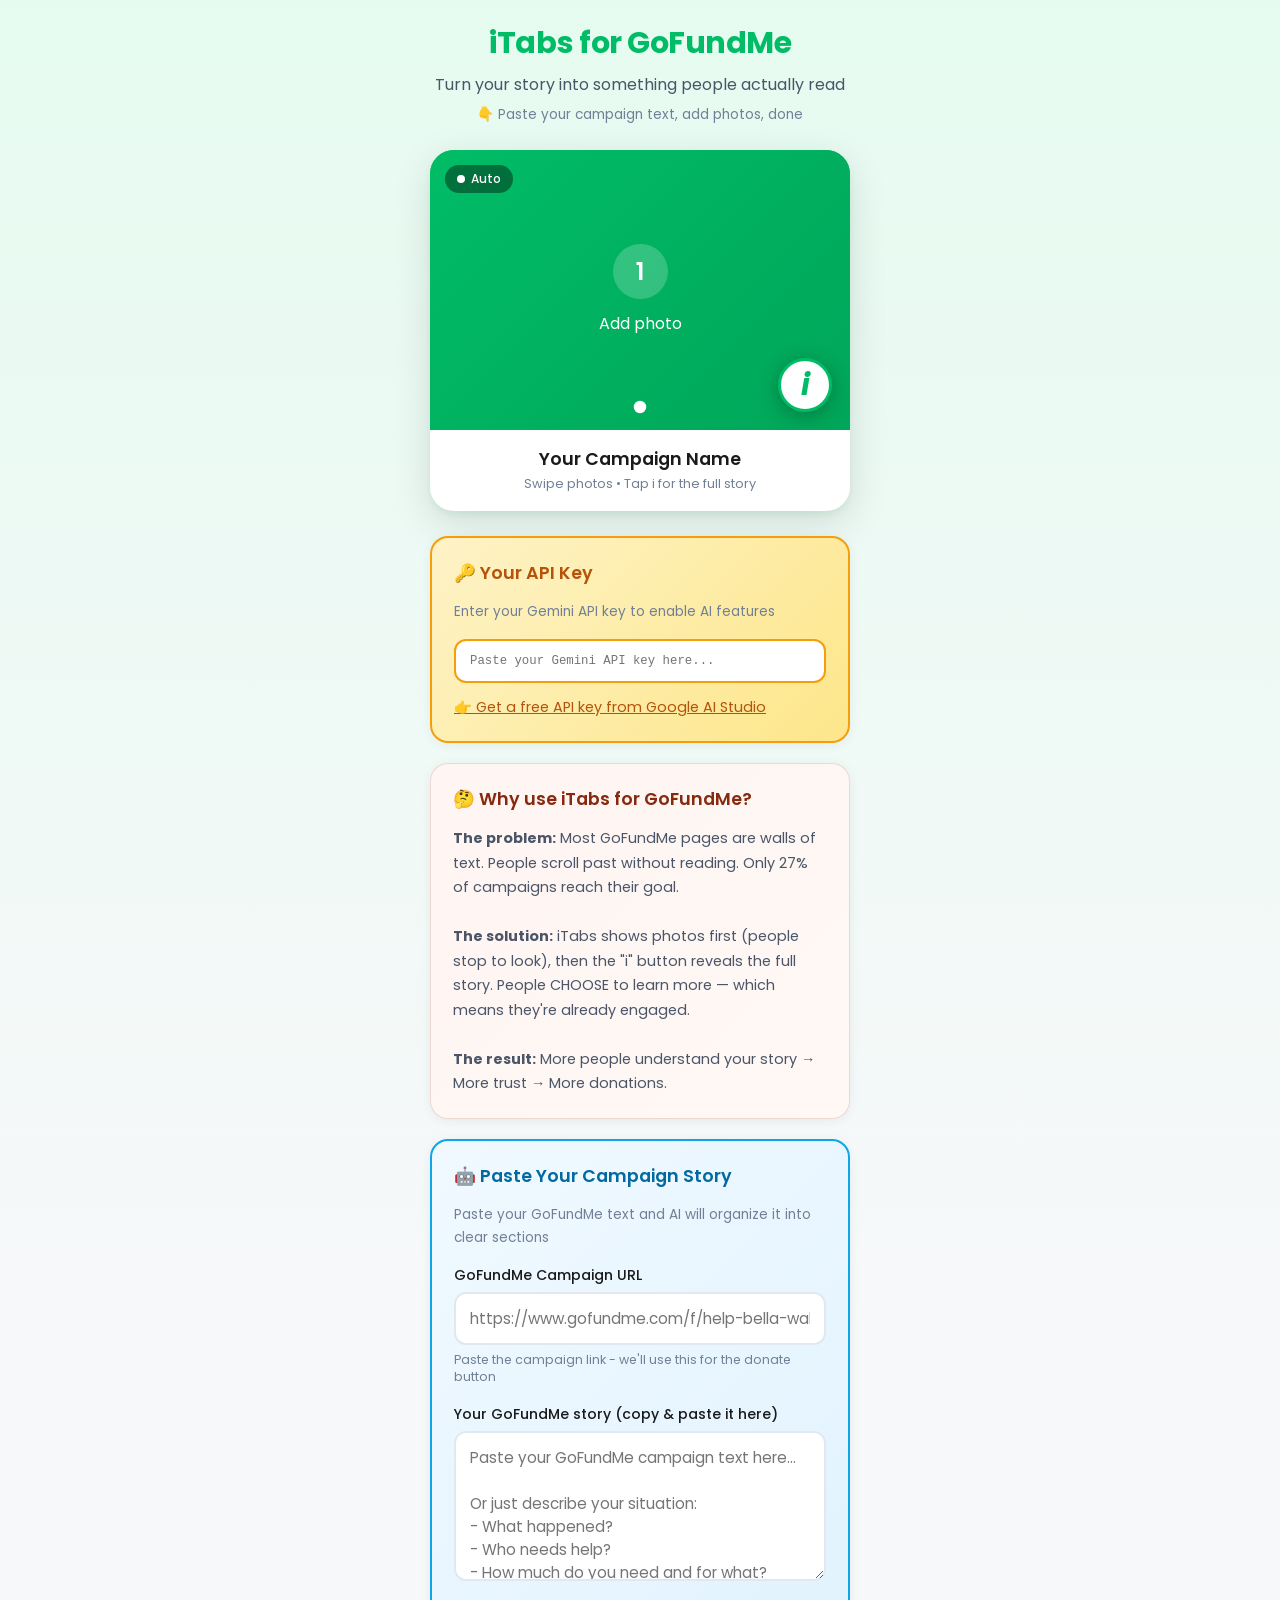
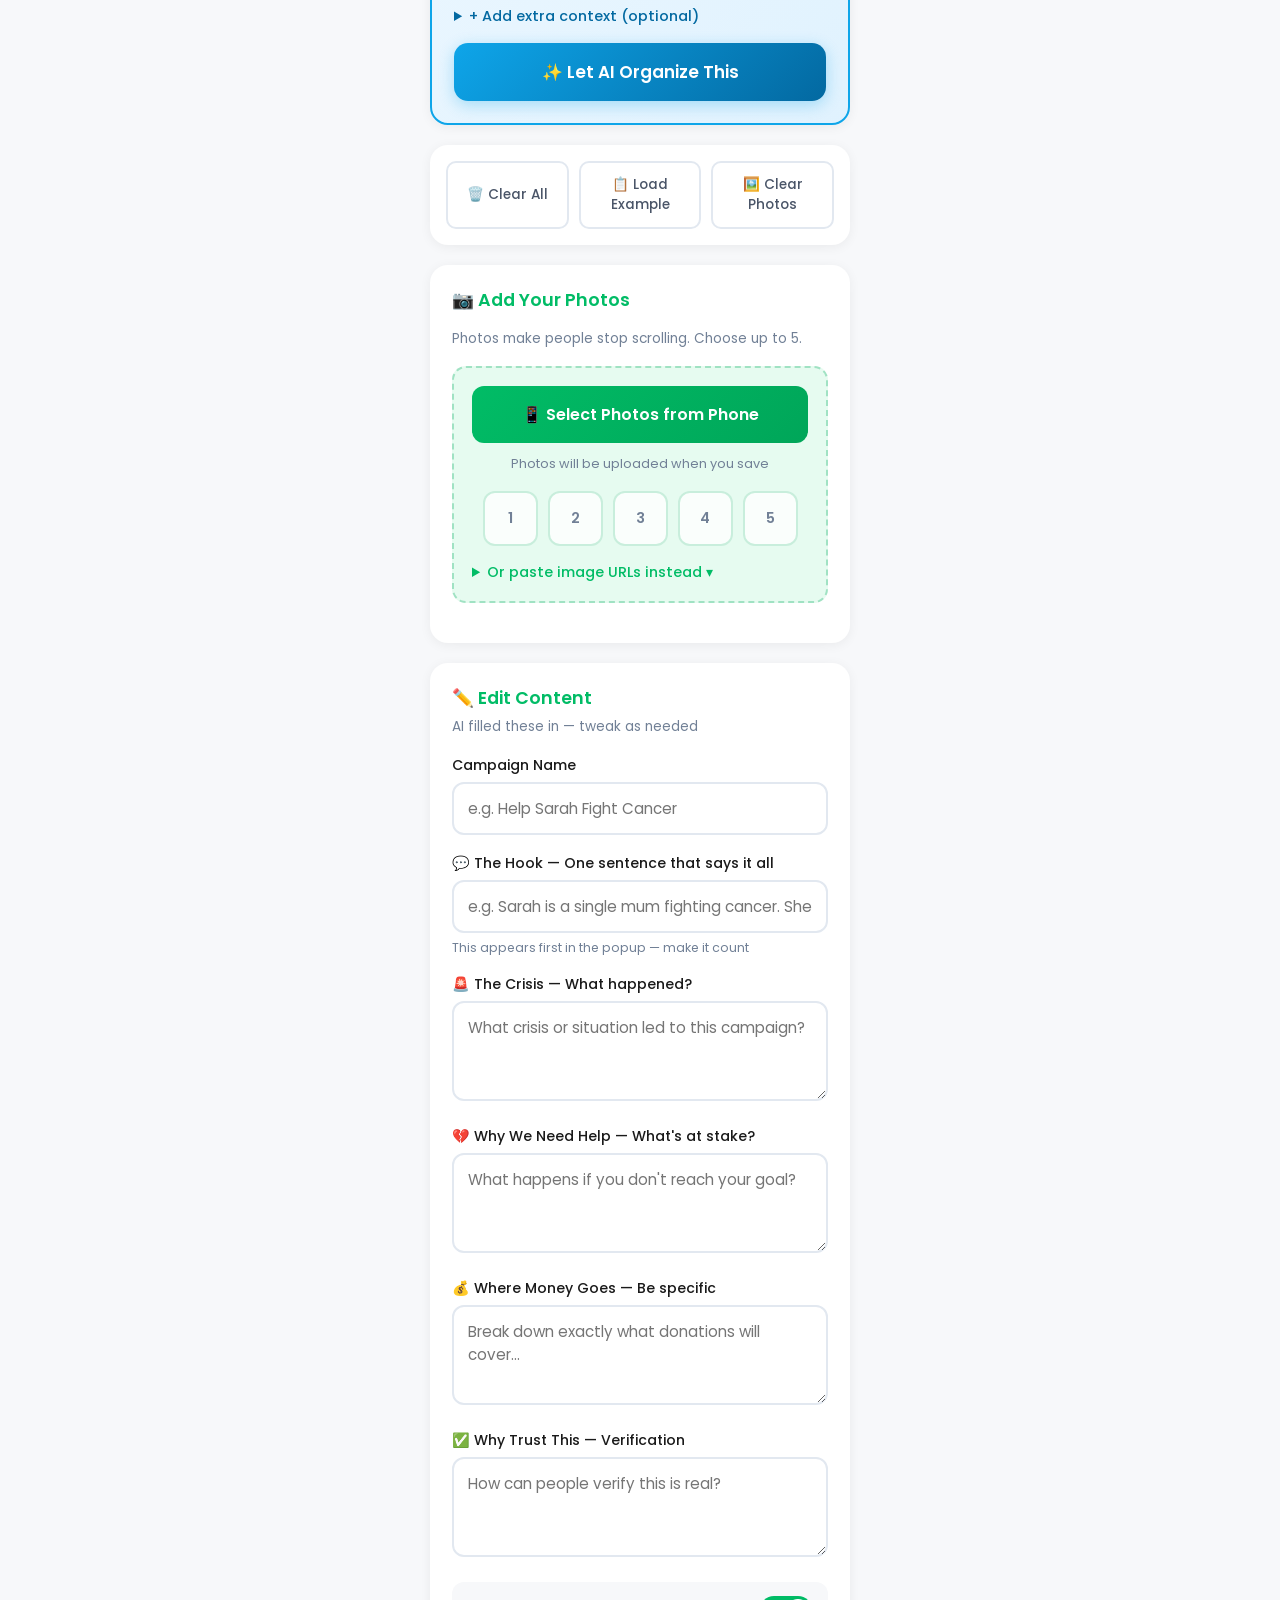
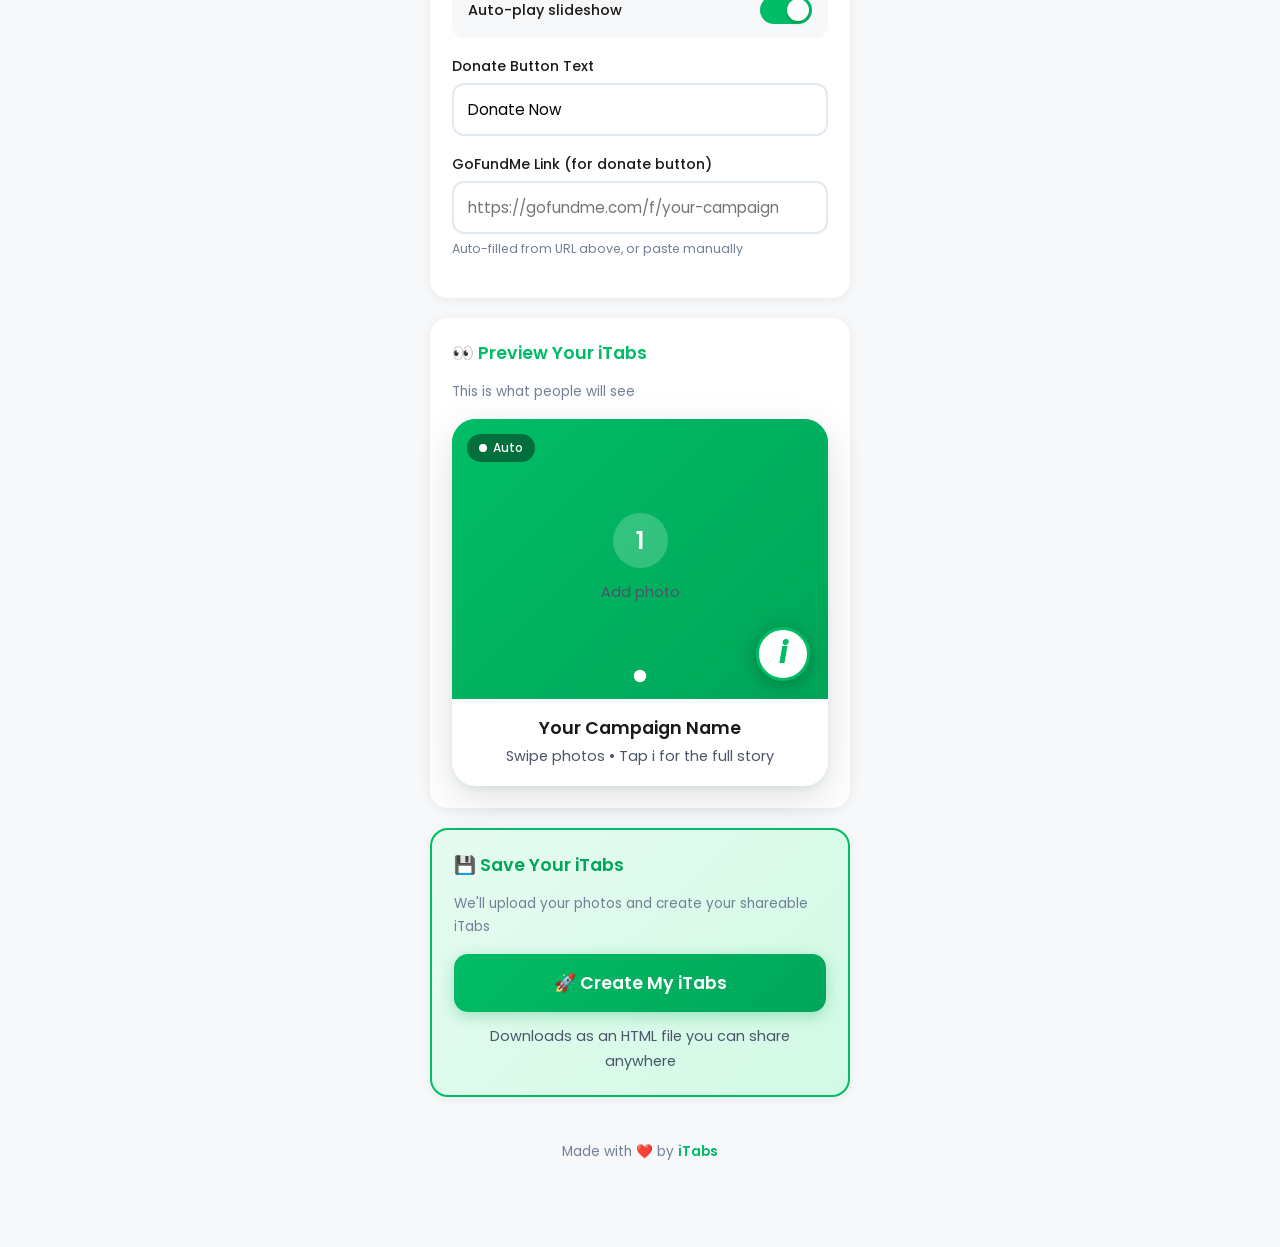
==== commit 68645cc9: "Update index.html" ====
--- a/index.html
+++ b/index.html
@@ -1,892 +1,888 @@
 <!DOCTYPE html>
-
 <html lang="en">
 <head>
     <meta charset="UTF-8">
     <meta name="viewport" content="width=device-width, initial-scale=1.0, maximum-scale=1.0, user-scalable=no">
     <title>iTabs for GoFundMe - Create Your Campaign</title>
 
-```
-<meta property="og:title" content="iTabs for GoFundMe - Make Your Campaign Stand Out">
-<meta property="og:description" content="Turn your fundraiser into a visual story people actually read. Free tool.">
-<meta property="og:type" content="website">
-
-<link rel="preconnect" href="https://fonts.googleapis.com">
-<link rel="preconnect" href="https://fonts.gstatic.com" crossorigin>
-<link href="https://fonts.googleapis.com/css2?family=Poppins:wght@400;500;600;700&display=swap" rel="stylesheet">
-
-<style>
-    :root {
-        --gfm-green: #01BC66;
-        --gfm-green-dark: #00A659;
-        --gfm-green-light: #E6FBF0;
-        --gfm-warm: #87290F;
-        --gfm-warm-light: #FFF5F2;
-        --text-dark: #1a1a1a;
-        --text-mid: #4a5568;
-        --text-light: #718096;
-        --bg-white: #ffffff;
-        --bg-grey: #f7f8fa;
-        --border-light: #e2e8f0;
-    }
-
-    * {
-        margin: 0;
-        padding: 0;
-        box-sizing: border-box;
-    }
-    
-    body {
-        font-family: 'Poppins', -apple-system, BlinkMacSystemFont, 'Segoe UI', Roboto, sans-serif;
-        background: linear-gradient(180deg, var(--gfm-green-light) 0%, var(--bg-grey) 30%);
-        min-height: 100vh;
-        padding: 20px 15px 60px;
-    }
-    
-    .page-header {
-        text-align: center;
-        margin-bottom: 25px;
-    }
-    
-    .page-header h1 {
-        font-size: 1.9em;
-        font-weight: 700;
-        color: var(--gfm-green);
-        margin-bottom: 6px;
-        letter-spacing: -0.5px;
-    }
-    
-    .page-header p {
-        color: var(--text-mid);
-        font-size: 1em;
-    }
-    
-    .page-header .hint {
-        font-size: 0.85em;
-        color: var(--text-light);
-        margin-top: 8px;
-    }
-    
-    /* Card Preview */
-    .card {
-        background: var(--bg-white);
-        border-radius: 24px;
-        overflow: hidden;
-        box-shadow: 0 4px 6px rgba(2, 169, 92, 0.08), 0 12px 40px rgba(0, 0, 0, 0.12);
-        max-width: 420px;
-        margin: 0 auto 25px;
-    }
-    
-    .slideshow-container {
-        position: relative;
-        width: 100%;
-        height: 280px;
-        background: linear-gradient(135deg, var(--gfm-green) 0%, var(--gfm-green-dark) 100%);
-        overflow: hidden;
-    }
-    
-    .slides-track {
-        display: flex;
-        height: 100%;
-        transition: transform 0.4s ease;
-    }
-    
-    .slide {
-        min-width: 100%;
-        height: 100%;
-        display: flex;
-        align-items: center;
-        justify-content: center;
-        background: linear-gradient(135deg, var(--gfm-green) 0%, var(--gfm-green-dark) 100%);
-        position: relative;
-    }
-    
-    .slide img {
-        max-width: 100%;
-        max-height: 100%;
-        object-fit: contain;
-    }
-    
-    .slide .placeholder-content {
-        text-align: center;
-        color: white;
-        padding: 80px 20px;
-    }
-    
-    .slide .placeholder-content .num {
-        width: 55px;
-        height: 55px;
-        background: rgba(255,255,255,0.2);
-        border-radius: 50%;
-        display: flex;
-        align-items: center;
-        justify-content: center;
-        font-size: 1.5em;
-        font-weight: 600;
-        margin: 0 auto 12px;
-    }
-    
-    .dots-container {
-        position: absolute;
-        bottom: 18px;
-        left: 50%;
-        transform: translateX(-50%);
-        display: flex;
-        gap: 10px;
-        z-index: 10;
-    }
-    
-    .dot {
-        width: 10px;
-        height: 10px;
-        border-radius: 50%;
-        background: rgba(255,255,255,0.4);
-        cursor: pointer;
-        transition: all 0.3s;
-        border: 2px solid white;
-    }
-    
-    .dot.active {
-        background: white;
-        transform: scale(1.25);
-    }
-    
-    .i-button {
-        position: absolute;
-        bottom: 18px;
-        right: 18px;
-        width: 54px;
-        height: 54px;
-        background: white;
-        color: var(--gfm-green);
-        border-radius: 50%;
-        display: flex;
-        align-items: center;
-        justify-content: center;
-        font-weight: 700;
-        font-size: 30px;
-        font-style: italic;
-        cursor: pointer;
-        box-shadow: 0 4px 20px rgba(0,0,0,0.25);
-        border: 3px solid var(--gfm-green);
-        z-index: 20;
-        transition: transform 0.2s;
-    }
-    
-    .i-button:hover {
-        transform: scale(1.08);
-    }
-    
-    .autoplay-indicator {
-        position: absolute;
-        top: 15px;
-        left: 15px;
-        background: rgba(0,0,0,0.4);
-        color: white;
-        padding: 5px 12px;
-        border-radius: 20px;
-        font-size: 0.75em;
-        font-weight: 500;
-        z-index: 10;
-        display: flex;
-        align-items: center;
-        gap: 6px;
-    }
-    
-    .autoplay-indicator .pulse {
-        width: 8px;
-        height: 8px;
-        background: #fff;
-        border-radius: 50%;
-        animation: pulse 1.5s infinite;
-    }
-    
-    @keyframes pulse {
-        0%, 100% { opacity: 1; transform: scale(1); }
-        50% { opacity: 0.5; transform: scale(0.85); }
-    }
-    
-    .card-content {
-        padding: 18px;
-        text-align: center;
-    }
-    
-    .card-content h2 {
-        color: var(--text-dark);
-        font-size: 1.1em;
-        font-weight: 600;
-        margin-bottom: 4px;
-        line-height: 1.3;
-    }
-    
-    .card-content p {
-        color: var(--text-light);
-        font-size: 0.8em;
-    }
-    
-    /* Sections */
-    .section-box {
-        background: var(--bg-white);
-        border-radius: 18px;
-        padding: 22px;
-        max-width: 420px;
-        margin: 0 auto 20px;
-        box-shadow: 0 2px 12px rgba(0,0,0,0.06);
-    }
-    
-    .section-box h3 {
-        color: var(--gfm-green);
-        font-size: 1.1em;
-        font-weight: 600;
-        margin-bottom: 14px;
-        display: flex;
-        align-items: center;
-        gap: 8px;
-    }
-    
-    .section-box p {
-        color: var(--text-mid);
-        font-size: 0.9em;
-        line-height: 1.7;
-    }
-    
-    .section-box .subtitle {
-        color: var(--text-light);
-        font-size: 0.85em;
-        margin-bottom: 16px;
-    }
-    
-    /* API Key Section */
-    .api-section {
-        background: linear-gradient(135deg, #fef3c7 0%, #fde68a 100%);
-        border: 2px solid #f59e0b;
-    }
-    
-    .api-section h3 {
-        color: #b45309;
-    }
-    
-    .api-key-input {
-        width: 100%;
-        padding: 13px 14px;
-        border: 2px solid #f59e0b;
-        border-radius: 12px;
-        font-size: 0.95em;
-        font-family: monospace;
-        background: white;
-    }
-    
-    .api-key-input:focus {
-        outline: none;
-        border-color: #d97706;
-        box-shadow: 0 0 0 3px rgba(245, 158, 11, 0.2);
-    }
-    
-    .api-status {
-        display: flex;
-        align-items: center;
-        gap: 8px;
-        margin-top: 10px;
-        font-size: 0.85em;
-    }
-    
-    .api-status.valid {
-        color: #059669;
-    }
-    
-    .api-status.invalid {
-        color: #dc2626;
-    }
-    
-    .api-status .status-dot {
-        width: 10px;
-        height: 10px;
-        border-radius: 50%;
-    }
-    
-    .api-status.valid .status-dot {
-        background: #059669;
-    }
-    
-    .api-status.invalid .status-dot {
-        background: #dc2626;
-    }
-    
-    /* AI Paste Section */
-    .ai-section {
-        background: linear-gradient(135deg, #f0f9ff 0%, #e0f2fe 100%);
-        border: 2px solid #0ea5e9;
-    }
-    
-    .ai-section h3 {
-        color: #0369a1;
-    }
-    
-    /* Why Section */
-    .why-section {
-        background: linear-gradient(135deg, var(--gfm-warm-light) 0%, #fff8f5 100%);
-        border: 1px solid rgba(135, 41, 15, 0.15);
-    }
-    
-    .why-section h3 {
-        color: var(--gfm-warm);
-    }
-    
-    /* Form elements */
-    .form-group {
-        margin-bottom: 18px;
-    }
-    
-    .form-group label {
-        display: block;
-        color: var(--text-dark);
-        font-size: 0.88em;
-        margin-bottom: 6px;
-        font-weight: 500;
-    }
-    
-    .form-group input,
-    .form-group textarea {
-        width: 100%;
-        padding: 13px 14px;
-        border: 2px solid var(--border-light);
-        border-radius: 12px;
-        font-size: 0.95em;
-        font-family: inherit;
-        transition: border-color 0.2s, box-shadow 0.2s;
-        background: var(--bg-white);
-    }
-    
-    .form-group input:focus,
-    .form-group textarea:focus {
-        outline: none;
-        border-color: var(--gfm-green);
-        box-shadow: 0 0 0 3px rgba(2, 169, 92, 0.1);
-    }
-    
-    .form-group textarea {
-        resize: vertical;
-        min-height: 100px;
-    }
-    
-    .form-group .hint {
-        font-size: 0.78em;
-        color: var(--text-light);
-        margin-top: 6px;
-        line-height: 1.4;
-    }
-    
-    /* Big AI Button */
-    .ai-button {
-        width: 100%;
-        padding: 16px 24px;
-        background: linear-gradient(135deg, #0ea5e9 0%, #0369a1 100%);
-        color: white;
-        border: none;
-        border-radius: 14px;
-        font-size: 1.05em;
-        font-weight: 600;
-        font-family: inherit;
-        cursor: pointer;
-        display: flex;
-        align-items: center;
-        justify-content: center;
-        gap: 10px;
-        transition: transform 0.2s, box-shadow 0.2s;
-        box-shadow: 0 4px 15px rgba(14, 165, 233, 0.3);
-    }
-    
-    .ai-button:hover {
-        transform: translateY(-2px);
-        box-shadow: 0 6px 20px rgba(14, 165, 233, 0.4);
-    }
-    
-    .ai-button:disabled {
-        opacity: 0.7;
-        cursor: not-allowed;
-        transform: none;
-    }
-    
-    /* Photo Section */
-    .photo-section {
-        background: var(--gfm-green-light);
-        border-radius: 14px;
-        padding: 18px;
-        margin-bottom: 18px;
-        border: 2px dashed rgba(2, 169, 92, 0.3);
-    }
-    
-    .photo-section h4 {
-        color: var(--gfm-green);
-        font-size: 0.95em;
-        font-weight: 600;
-        margin-bottom: 14px;
-    }
-    
-    .select-photos-btn {
-        width: 100%;
-        padding: 16px;
-        background: linear-gradient(135deg, var(--gfm-green) 0%, var(--gfm-green-dark) 100%);
-        color: white;
-        border: none;
-        border-radius: 12px;
-        font-size: 1em;
-        font-weight: 600;
-        font-family: inherit;
-        cursor: pointer;
-        display: flex;
-        align-items: center;
-        justify-content: center;
-        gap: 10px;
-        transition: transform 0.2s;
-    }
-    
-    .select-photos-btn:hover {
-        box-shadow: 0 4px 15px rgba(2, 169, 92, 0.3);
-    }
-    
-    .image-thumbs-row {
-        display: flex;
-        gap: 10px;
-        margin-top: 16px;
-        justify-content: center;
-    }
-    
-    .image-thumb {
-        width: 55px;
-        height: 55px;
-        border-radius: 12px;
-        background: rgba(255,255,255,0.8);
-        display: flex;
-        align-items: center;
-        justify-content: center;
-        font-size: 0.9em;
-        font-weight: 600;
-        color: var(--text-light);
-        overflow: hidden;
-        border: 2px solid rgba(2, 169, 92, 0.2);
-    }
-    
-    .image-thumb.filled {
-        border-color: var(--gfm-green);
-    }
-    
-    .image-thumb img {
-        width: 100%;
-        height: 100%;
-        object-fit: cover;
-    }
-    
-    /* URL inputs */
-    .url-input {
-        width: 100%;
-        padding: 11px 12px;
-        border: 2px solid var(--border-light);
-        border-radius: 10px;
-        font-size: 0.85em;
-        font-family: inherit;
-        margin-bottom: 8px;
-        background: var(--bg-white);
-    }
-    
-    .url-input:focus {
-        outline: none;
-        border-color: var(--gfm-green);
-    }
-    
-    /* Context fields */
-    .context-grid {
-        display: grid;
-        grid-template-columns: 1fr 1fr;
-        gap: 12px;
-        margin-top: 16px;
-    }
-    
-    .context-grid input {
-        padding: 11px 12px;
-        border: 2px solid var(--border-light);
-        border-radius: 10px;
-        font-size: 0.85em;
-        font-family: inherit;
-    }
-    
-    .context-grid input:focus {
-        outline: none;
-        border-color: #0ea5e9;
-    }
-    
-    /* Loading spinner */
-    .spinner {
-        width: 20px;
-        height: 20px;
-        border: 3px solid rgba(255,255,255,0.3);
-        border-top-color: white;
-        border-radius: 50%;
-        animation: spin 0.8s linear infinite;
-    }
-    
-    @keyframes spin {
-        to { transform: rotate(360deg); }
-    }
-    
-    /* Status messages */
-    .status-message {
-        padding: 12px 16px;
-        border-radius: 10px;
-        margin-top: 14px;
-        font-size: 0.9em;
-        display: none;
-    }
-    
-    .status-message.show {
-        display: block;
-    }
-    
-    .status-message.success {
-        background: #d1fae5;
-        color: #065f46;
-        border: 1px solid #6ee7b7;
-    }
-    
-    .status-message.error {
-        background: #fee2e2;
-        color: #991b1b;
-        border: 1px solid #fca5a5;
-    }
-    
-    .status-message.loading {
-        background: #e0f2fe;
-        color: #0369a1;
-        border: 1px solid #7dd3fc;
-        display: flex;
-        align-items: center;
-        gap: 10px;
-    }
-    
-    /* Edit Section */
-    .edit-section {
-        background: var(--bg-white);
-        border-radius: 18px;
-        padding: 22px;
-        max-width: 420px;
-        margin: 0 auto 20px;
-        box-shadow: 0 2px 12px rgba(0,0,0,0.06);
-    }
-    
-    .edit-section h3 {
-        color: var(--gfm-green);
-        font-size: 1.1em;
-        font-weight: 600;
-        margin-bottom: 6px;
-    }
-    
-    .edit-section .subtitle {
-        color: var(--text-light);
-        font-size: 0.85em;
-        margin-bottom: 18px;
-    }
-    
-    /* Toggle switch */
-    .toggle-row {
-        display: flex;
-        align-items: center;
-        justify-content: space-between;
-        padding: 14px 16px;
-        background: var(--bg-grey);
-        border-radius: 12px;
-        margin-bottom: 18px;
-    }
-    
-    .toggle-row label {
-        font-size: 0.9em;
-        font-weight: 500;
-        color: var(--text-dark);
-    }
-    
-    .toggle-switch {
-        position: relative;
-        width: 52px;
-        height: 28px;
-    }
-    
-    .toggle-switch input {
-        opacity: 0;
-        width: 0;
-        height: 0;
-    }
-    
-    .toggle-slider {
-        position: absolute;
-        cursor: pointer;
-        top: 0;
-        left: 0;
-        right: 0;
-        bottom: 0;
-        background-color: #ccc;
-        transition: .3s;
-        border-radius: 28px;
-    }
-    
-    .toggle-slider:before {
-        position: absolute;
-        content: "";
-        height: 22px;
-        width: 22px;
-        left: 3px;
-        bottom: 3px;
-        background-color: white;
-        transition: .3s;
-        border-radius: 50%;
-        box-shadow: 0 2px 4px rgba(0,0,0,0.2);
-    }
-    
-    .toggle-switch input:checked + .toggle-slider {
-        background-color: var(--gfm-green);
-    }
-    
-    .toggle-switch input:checked + .toggle-slider:before {
-        transform: translateX(24px);
-    }
-    
-    /* Save Section */
-    .save-section {
-        background: linear-gradient(135deg, var(--gfm-green-light) 0%, #d1fae5 100%);
-        border: 2px solid var(--gfm-green);
-    }
-    
-    .save-section h3 {
-        color: var(--gfm-green-dark);
-    }
-    
-    .save-button {
-        width: 100%;
-        padding: 16px 24px;
-        background: linear-gradient(135deg, var(--gfm-green) 0%, var(--gfm-green-dark) 100%);
-        color: white;
-        border: none;
-        border-radius: 14px;
-        font-size: 1.1em;
-        font-weight: 600;
-        font-family: inherit;
-        cursor: pointer;
-        display: flex;
-        align-items: center;
-        justify-content: center;
-        gap: 10px;
-        transition: transform 0.2s, box-shadow 0.2s;
-        box-shadow: 0 4px 15px rgba(2, 169, 92, 0.3);
-        margin-bottom: 12px;
-    }
-    
-    .save-button:hover {
-        transform: translateY(-2px);
-        box-shadow: 0 6px 20px rgba(2, 169, 92, 0.4);
-    }
-    
-    .save-button:disabled {
-        opacity: 0.7;
-        cursor: not-allowed;
-        transform: none;
-    }
-    
-    .save-note {
-        font-size: 0.8em;
-        color: var(--text-light);
-        text-align: center;
-    }
-    
-    /* Action Buttons */
-    .action-buttons {
-        display: flex;
-        gap: 10px;
-        flex-wrap: wrap;
-    }
-    
-    .action-btn {
-        flex: 1;
-        min-width: calc(33% - 10px);
-        padding: 12px 10px;
-        border: 2px solid var(--border-light);
-        background: var(--bg-white);
-        border-radius: 10px;
-        font-size: 0.85em;
-        font-weight: 500;
-        font-family: inherit;
-        cursor: pointer;
-        transition: all 0.2s;
-        color: var(--text-mid);
-    }
-    
-    .action-btn:hover {
-        border-color: var(--gfm-green);
-        background: var(--gfm-green-light);
-        color: var(--gfm-green);
-    }
-    
-    .action-btn.clear-btn:hover {
-        border-color: #ef4444;
-        background: #fef2f2;
-        color: #dc2626;
-    }
-    
-    /* Footer */
-    .footer {
-        text-align: center;
-        padding: 25px 20px;
-        max-width: 420px;
-        margin: 0 auto;
-    }
-    
-    .footer p {
-        color: var(--text-light);
-        font-size: 0.85em;
-    }
-    
-    .footer a {
-        color: var(--gfm-green);
-        text-decoration: none;
-        font-weight: 600;
-    }
-    
-    /* ========== POPUP STYLES ========== */
-    .popup-overlay {
-        display: none;
-        position: fixed;
-        top: 0;
-        left: 0;
-        right: 0;
-        bottom: 0;
-        background: rgba(0,0,0,0.75);
-        z-index: 1000;
-        align-items: center;
-        justify-content: center;
-        padding: 15px;
-        backdrop-filter: blur(5px);
-    }
-    
-    .popup-overlay.active {
-        display: flex;
-    }
-    
-    .popup {
-        background: var(--bg-white);
-        border-radius: 24px;
-        max-width: 420px;
-        width: 100%;
-        max-height: 85vh;
-        overflow-y: auto;
-        position: relative;
-        animation: slideUp 0.3s ease;
-    }
-    
-    @keyframes slideUp {
-        from { transform: translateY(50px); opacity: 0; }
-        to { transform: translateY(0); opacity: 1; }
-    }
-    
-    .popup-header {
-        background: linear-gradient(135deg, var(--gfm-green) 0%, var(--gfm-green-dark) 100%);
-        color: white;
-        padding: 26px 22px;
-        text-align: center;
-        position: sticky;
-        top: 0;
-        z-index: 10;
-    }
-    
-    .popup-header h3 {
-        font-size: 1.35em;
-        font-weight: 600;
-        margin-bottom: 4px;
-    }
-    
-    .popup-header p {
-        opacity: 0.9;
-        font-size: 0.9em;
-    }
-    
-    .close-btn {
-        position: absolute;
-        top: 14px;
-        right: 14px;
-        width: 34px;
-        height: 34px;
-        background: rgba(255,255,255,0.2);
-        border: none;
-        border-radius: 50%;
-        color: white;
-        font-size: 22px;
-        cursor: pointer;
-        display: flex;
-        align-items: center;
-        justify-content: center;
-    }
-    
-    .popup-body {
-        padding: 24px;
-    }
-    
-    .popup-section {
-        margin-bottom: 22px;
-    }
-    
-    .popup-section h4 {
-        color: var(--gfm-green);
-        font-size: 1.05em;
-        font-weight: 600;
-        margin-bottom: 8px;
-        display: flex;
-        align-items: center;
-        gap: 8px;
-    }
-    
-    .popup-section p {
-        color: var(--text-mid);
-        line-height: 1.7;
-        font-size: 0.95em;
-    }
-    
-    .hook-box {
-        background: linear-gradient(135deg, var(--gfm-green-light) 0%, #f0fff6 100%);
-        border-left: 4px solid var(--gfm-green);
-        padding: 18px 20px;
-        margin-bottom: 24px;
-        border-radius: 0 14px 14px 0;
-    }
-    
-    .hook-text {
-        font-size: 1.15em;
-        font-weight: 600;
-        color: var(--text-dark);
-        line-height: 1.5;
-        margin: 0;
-    }
-    
-    .popup-button {
-        display: block;
-        width: 100%;
-        padding: 16px;
-        background: linear-gradient(135deg, var(--gfm-green) 0%, var(--gfm-green-dark) 100%);
-        color: white;
-        text-align: center;
-        text-decoration: none;
-        border-radius: 14px;
-        font-weight: 600;
-        font-size: 1.05em;
-        font-family: inherit;
-        margin-top: 24px;
-        border: none;
-        cursor: pointer;
-        transition: transform 0.2s;
-        box-shadow: 0 4px 15px rgba(2, 169, 92, 0.3);
-    }
-    
-    .popup-button:hover {
-        transform: translateY(-2px);
-    }
-</style>
-```
-
+    <meta property="og:title" content="iTabs for GoFundMe - Make Your Campaign Stand Out">
+    <meta property="og:description" content="Turn your fundraiser into a visual story people actually read. Free tool.">
+    <meta property="og:type" content="website">
+
+    <link rel="preconnect" href="https://fonts.googleapis.com">
+    <link rel="preconnect" href="https://fonts.gstatic.com" crossorigin>
+    <link href="https://fonts.googleapis.com/css2?family=Poppins:wght@400;500;600;700&display=swap" rel="stylesheet">
+
+    <style>
+        :root {
+            --gfm-green: #01BC66;
+            --gfm-green-dark: #00A659;
+            --gfm-green-light: #E6FBF0;
+            --gfm-warm: #87290F;
+            --gfm-warm-light: #FFF5F2;
+            --text-dark: #1a1a1a;
+            --text-mid: #4a5568;
+            --text-light: #718096;
+            --bg-white: #ffffff;
+            --bg-grey: #f7f8fa;
+            --border-light: #e2e8f0;
+        }
+
+        * {
+            margin: 0;
+            padding: 0;
+            box-sizing: border-box;
+        }
+        
+        body {
+            font-family: 'Poppins', -apple-system, BlinkMacSystemFont, 'Segoe UI', Roboto, sans-serif;
+            background: linear-gradient(180deg, var(--gfm-green-light) 0%, var(--bg-grey) 30%);
+            min-height: 100vh;
+            padding: 20px 15px 60px;
+        }
+        
+        .page-header {
+            text-align: center;
+            margin-bottom: 25px;
+        }
+        
+        .page-header h1 {
+            font-size: 1.9em;
+            font-weight: 700;
+            color: var(--gfm-green);
+            margin-bottom: 6px;
+            letter-spacing: -0.5px;
+        }
+        
+        .page-header p {
+            color: var(--text-mid);
+            font-size: 1em;
+        }
+        
+        .page-header .hint {
+            font-size: 0.85em;
+            color: var(--text-light);
+            margin-top: 8px;
+        }
+        
+        /* Card Preview */
+        .card {
+            background: var(--bg-white);
+            border-radius: 24px;
+            overflow: hidden;
+            box-shadow: 0 4px 6px rgba(2, 169, 92, 0.08), 0 12px 40px rgba(0, 0, 0, 0.12);
+            max-width: 420px;
+            margin: 0 auto 25px;
+        }
+        
+        .slideshow-container {
+            position: relative;
+            width: 100%;
+            height: 280px;
+            background: linear-gradient(135deg, var(--gfm-green) 0%, var(--gfm-green-dark) 100%);
+            overflow: hidden;
+        }
+        
+        .slides-track {
+            display: flex;
+            height: 100%;
+            transition: transform 0.4s ease;
+        }
+        
+        .slide {
+            min-width: 100%;
+            height: 100%;
+            display: flex;
+            align-items: center;
+            justify-content: center;
+            background: linear-gradient(135deg, var(--gfm-green) 0%, var(--gfm-green-dark) 100%);
+            position: relative;
+        }
+        
+        .slide img {
+            max-width: 100%;
+            max-height: 100%;
+            object-fit: contain;
+        }
+        
+        .slide .placeholder-content {
+            text-align: center;
+            color: white;
+            padding: 80px 20px;
+        }
+        
+        .slide .placeholder-content .num {
+            width: 55px;
+            height: 55px;
+            background: rgba(255,255,255,0.2);
+            border-radius: 50%;
+            display: flex;
+            align-items: center;
+            justify-content: center;
+            font-size: 1.5em;
+            font-weight: 600;
+            margin: 0 auto 12px;
+        }
+        
+        .dots-container {
+            position: absolute;
+            bottom: 18px;
+            left: 50%;
+            transform: translateX(-50%);
+            display: flex;
+            gap: 10px;
+            z-index: 10;
+        }
+        
+        .dot {
+            width: 10px;
+            height: 10px;
+            border-radius: 50%;
+            background: rgba(255,255,255,0.4);
+            cursor: pointer;
+            transition: all 0.3s;
+            border: 2px solid white;
+        }
+        
+        .dot.active {
+            background: white;
+            transform: scale(1.25);
+        }
+        
+        .i-button {
+            position: absolute;
+            bottom: 18px;
+            right: 18px;
+            width: 54px;
+            height: 54px;
+            background: white;
+            color: var(--gfm-green);
+            border-radius: 50%;
+            display: flex;
+            align-items: center;
+            justify-content: center;
+            font-weight: 700;
+            font-size: 30px;
+            font-style: italic;
+            cursor: pointer;
+            box-shadow: 0 4px 20px rgba(0,0,0,0.25);
+            border: 3px solid var(--gfm-green);
+            z-index: 20;
+            transition: transform 0.2s;
+        }
+        
+        .i-button:hover {
+            transform: scale(1.08);
+        }
+        
+        .autoplay-indicator {
+            position: absolute;
+            top: 15px;
+            left: 15px;
+            background: rgba(0,0,0,0.4);
+            color: white;
+            padding: 5px 12px;
+            border-radius: 20px;
+            font-size: 0.75em;
+            font-weight: 500;
+            z-index: 10;
+            display: flex;
+            align-items: center;
+            gap: 6px;
+        }
+        
+        .autoplay-indicator .pulse {
+            width: 8px;
+            height: 8px;
+            background: #fff;
+            border-radius: 50%;
+            animation: pulse 1.5s infinite;
+        }
+        
+        @keyframes pulse {
+            0%, 100% { opacity: 1; transform: scale(1); }
+            50% { opacity: 0.5; transform: scale(0.85); }
+        }
+        
+        .card-content {
+            padding: 18px;
+            text-align: center;
+        }
+        
+        .card-content h2 {
+            color: var(--text-dark);
+            font-size: 1.1em;
+            font-weight: 600;
+            margin-bottom: 4px;
+            line-height: 1.3;
+        }
+        
+        .card-content p {
+            color: var(--text-light);
+            font-size: 0.8em;
+        }
+        
+        /* Sections */
+        .section-box {
+            background: var(--bg-white);
+            border-radius: 18px;
+            padding: 22px;
+            max-width: 420px;
+            margin: 0 auto 20px;
+            box-shadow: 0 2px 12px rgba(0,0,0,0.06);
+        }
+        
+        .section-box h3 {
+            color: var(--gfm-green);
+            font-size: 1.1em;
+            font-weight: 600;
+            margin-bottom: 14px;
+            display: flex;
+            align-items: center;
+            gap: 8px;
+        }
+        
+        .section-box p {
+            color: var(--text-mid);
+            font-size: 0.9em;
+            line-height: 1.7;
+        }
+        
+        .section-box .subtitle {
+            color: var(--text-light);
+            font-size: 0.85em;
+            margin-bottom: 16px;
+        }
+        
+        /* API Key Section */
+        .api-section {
+            background: linear-gradient(135deg, #fef3c7 0%, #fde68a 100%);
+            border: 2px solid #f59e0b;
+        }
+        
+        .api-section h3 {
+            color: #b45309;
+        }
+        
+        .api-key-input {
+            width: 100%;
+            padding: 13px 14px;
+            border: 2px solid #f59e0b;
+            border-radius: 12px;
+            font-size: 0.95em;
+            font-family: monospace;
+            background: white;
+        }
+        
+        .api-key-input:focus {
+            outline: none;
+            border-color: #d97706;
+            box-shadow: 0 0 0 3px rgba(245, 158, 11, 0.2);
+        }
+        
+        .api-status {
+            display: flex;
+            align-items: center;
+            gap: 8px;
+            margin-top: 10px;
+            font-size: 0.85em;
+        }
+        
+        .api-status.valid {
+            color: #059669;
+        }
+        
+        .api-status.invalid {
+            color: #dc2626;
+        }
+        
+        .api-status .status-dot {
+            width: 10px;
+            height: 10px;
+            border-radius: 50%;
+        }
+        
+        .api-status.valid .status-dot {
+            background: #059669;
+        }
+        
+        .api-status.invalid .status-dot {
+            background: #dc2626;
+        }
+        
+        /* AI Paste Section */
+        .ai-section {
+            background: linear-gradient(135deg, #f0f9ff 0%, #e0f2fe 100%);
+            border: 2px solid #0ea5e9;
+        }
+        
+        .ai-section h3 {
+            color: #0369a1;
+        }
+        
+        /* Why Section */
+        .why-section {
+            background: linear-gradient(135deg, var(--gfm-warm-light) 0%, #fff8f5 100%);
+            border: 1px solid rgba(135, 41, 15, 0.15);
+        }
+        
+        .why-section h3 {
+            color: var(--gfm-warm);
+        }
+        
+        /* Form elements */
+        .form-group {
+            margin-bottom: 18px;
+        }
+        
+        .form-group label {
+            display: block;
+            color: var(--text-dark);
+            font-size: 0.88em;
+            margin-bottom: 6px;
+            font-weight: 500;
+        }
+        
+        .form-group input,
+        .form-group textarea {
+            width: 100%;
+            padding: 13px 14px;
+            border: 2px solid var(--border-light);
+            border-radius: 12px;
+            font-size: 0.95em;
+            font-family: inherit;
+            transition: border-color 0.2s, box-shadow 0.2s;
+            background: var(--bg-white);
+        }
+        
+        .form-group input:focus,
+        .form-group textarea:focus {
+            outline: none;
+            border-color: var(--gfm-green);
+            box-shadow: 0 0 0 3px rgba(2, 169, 92, 0.1);
+        }
+        
+        .form-group textarea {
+            resize: vertical;
+            min-height: 100px;
+        }
+        
+        .form-group .hint {
+            font-size: 0.78em;
+            color: var(--text-light);
+            margin-top: 6px;
+            line-height: 1.4;
+        }
+        
+        /* Big AI Button */
+        .ai-button {
+            width: 100%;
+            padding: 16px 24px;
+            background: linear-gradient(135deg, #0ea5e9 0%, #0369a1 100%);
+            color: white;
+            border: none;
+            border-radius: 14px;
+            font-size: 1.05em;
+            font-weight: 600;
+            font-family: inherit;
+            cursor: pointer;
+            display: flex;
+            align-items: center;
+            justify-content: center;
+            gap: 10px;
+            transition: transform 0.2s, box-shadow 0.2s;
+            box-shadow: 0 4px 15px rgba(14, 165, 233, 0.3);
+        }
+        
+        .ai-button:hover {
+            transform: translateY(-2px);
+            box-shadow: 0 6px 20px rgba(14, 165, 233, 0.4);
+        }
+        
+        .ai-button:disabled {
+            opacity: 0.7;
+            cursor: not-allowed;
+            transform: none;
+        }
+        
+        /* Photo Section */
+        .photo-section {
+            background: var(--gfm-green-light);
+            border-radius: 14px;
+            padding: 18px;
+            margin-bottom: 18px;
+            border: 2px dashed rgba(2, 169, 92, 0.3);
+        }
+        
+        .photo-section h4 {
+            color: var(--gfm-green);
+            font-size: 0.95em;
+            font-weight: 600;
+            margin-bottom: 14px;
+        }
+        
+        .select-photos-btn {
+            width: 100%;
+            padding: 16px;
+            background: linear-gradient(135deg, var(--gfm-green) 0%, var(--gfm-green-dark) 100%);
+            color: white;
+            border: none;
+            border-radius: 12px;
+            font-size: 1em;
+            font-weight: 600;
+            font-family: inherit;
+            cursor: pointer;
+            display: flex;
+            align-items: center;
+            justify-content: center;
+            gap: 10px;
+            transition: transform 0.2s;
+        }
+        
+        .select-photos-btn:hover {
+            box-shadow: 0 4px 15px rgba(2, 169, 92, 0.3);
+        }
+        
+        .image-thumbs-row {
+            display: flex;
+            gap: 10px;
+            margin-top: 16px;
+            justify-content: center;
+        }
+        
+        .image-thumb {
+            width: 55px;
+            height: 55px;
+            border-radius: 12px;
+            background: rgba(255,255,255,0.8);
+            display: flex;
+            align-items: center;
+            justify-content: center;
+            font-size: 0.9em;
+            font-weight: 600;
+            color: var(--text-light);
+            overflow: hidden;
+            border: 2px solid rgba(2, 169, 92, 0.2);
+        }
+        
+        .image-thumb.filled {
+            border-color: var(--gfm-green);
+        }
+        
+        .image-thumb img {
+            width: 100%;
+            height: 100%;
+            object-fit: cover;
+        }
+        
+        /* URL inputs */
+        .url-input {
+            width: 100%;
+            padding: 11px 12px;
+            border: 2px solid var(--border-light);
+            border-radius: 10px;
+            font-size: 0.85em;
+            font-family: inherit;
+            margin-bottom: 8px;
+            background: var(--bg-white);
+        }
+        
+        .url-input:focus {
+            outline: none;
+            border-color: var(--gfm-green);
+        }
+        
+        /* Context fields */
+        .context-grid {
+            display: grid;
+            grid-template-columns: 1fr 1fr;
+            gap: 12px;
+            margin-top: 16px;
+        }
+        
+        .context-grid input {
+            padding: 11px 12px;
+            border: 2px solid var(--border-light);
+            border-radius: 10px;
+            font-size: 0.85em;
+            font-family: inherit;
+        }
+        
+        .context-grid input:focus {
+            outline: none;
+            border-color: #0ea5e9;
+        }
+        
+        /* Loading spinner */
+        .spinner {
+            width: 20px;
+            height: 20px;
+            border: 3px solid rgba(255,255,255,0.3);
+            border-top-color: white;
+            border-radius: 50%;
+            animation: spin 0.8s linear infinite;
+        }
+        
+        @keyframes spin {
+            to { transform: rotate(360deg); }
+        }
+        
+        /* Status messages */
+        .status-message {
+            padding: 12px 16px;
+            border-radius: 10px;
+            margin-top: 14px;
+            font-size: 0.9em;
+            display: none;
+        }
+        
+        .status-message.show {
+            display: block;
+        }
+        
+        .status-message.success {
+            background: #d1fae5;
+            color: #065f46;
+            border: 1px solid #6ee7b7;
+        }
+        
+        .status-message.error {
+            background: #fee2e2;
+            color: #991b1b;
+            border: 1px solid #fca5a5;
+        }
+        
+        .status-message.loading {
+            background: #e0f2fe;
+            color: #0369a1;
+            border: 1px solid #7dd3fc;
+            display: flex;
+            align-items: center;
+            gap: 10px;
+        }
+        
+        /* Edit Section */
+        .edit-section {
+            background: var(--bg-white);
+            border-radius: 18px;
+            padding: 22px;
+            max-width: 420px;
+            margin: 0 auto 20px;
+            box-shadow: 0 2px 12px rgba(0,0,0,0.06);
+        }
+        
+        .edit-section h3 {
+            color: var(--gfm-green);
+            font-size: 1.1em;
+            font-weight: 600;
+            margin-bottom: 6px;
+        }
+        
+        .edit-section .subtitle {
+            color: var(--text-light);
+            font-size: 0.85em;
+            margin-bottom: 18px;
+        }
+        
+        /* Toggle switch */
+        .toggle-row {
+            display: flex;
+            align-items: center;
+            justify-content: space-between;
+            padding: 14px 16px;
+            background: var(--bg-grey);
+            border-radius: 12px;
+            margin-bottom: 18px;
+        }
+        
+        .toggle-row label {
+            font-size: 0.9em;
+            font-weight: 500;
+            color: var(--text-dark);
+        }
+        
+        .toggle-switch {
+            position: relative;
+            width: 52px;
+            height: 28px;
+        }
+        
+        .toggle-switch input {
+            opacity: 0;
+            width: 0;
+            height: 0;
+        }
+        
+        .toggle-slider {
+            position: absolute;
+            cursor: pointer;
+            top: 0;
+            left: 0;
+            right: 0;
+            bottom: 0;
+            background-color: #ccc;
+            transition: .3s;
+            border-radius: 28px;
+        }
+        
+        .toggle-slider:before {
+            position: absolute;
+            content: "";
+            height: 22px;
+            width: 22px;
+            left: 3px;
+            bottom: 3px;
+            background-color: white;
+            transition: .3s;
+            border-radius: 50%;
+            box-shadow: 0 2px 4px rgba(0,0,0,0.2);
+        }
+        
+        .toggle-switch input:checked + .toggle-slider {
+            background-color: var(--gfm-green);
+        }
+        
+        .toggle-switch input:checked + .toggle-slider:before {
+            transform: translateX(24px);
+        }
+        
+        /* Save Section */
+        .save-section {
+            background: linear-gradient(135deg, var(--gfm-green-light) 0%, #d1fae5 100%);
+            border: 2px solid var(--gfm-green);
+        }
+        
+        .save-section h3 {
+            color: var(--gfm-green-dark);
+        }
+        
+        .save-button {
+            width: 100%;
+            padding: 16px 24px;
+            background: linear-gradient(135deg, var(--gfm-green) 0%, var(--gfm-green-dark) 100%);
+            color: white;
+            border: none;
+            border-radius: 14px;
+            font-size: 1.1em;
+            font-weight: 600;
+            font-family: inherit;
+            cursor: pointer;
+            display: flex;
+            align-items: center;
+            justify-content: center;
+            gap: 10px;
+            transition: transform 0.2s, box-shadow 0.2s;
+            box-shadow: 0 4px 15px rgba(2, 169, 92, 0.3);
+            margin-bottom: 12px;
+        }
+        
+        .save-button:hover {
+            transform: translateY(-2px);
+            box-shadow: 0 6px 20px rgba(2, 169, 92, 0.4);
+        }
+        
+        .save-button:disabled {
+            opacity: 0.7;
+            cursor: not-allowed;
+            transform: none;
+        }
+        
+        .save-note {
+            font-size: 0.8em;
+            color: var(--text-light);
+            text-align: center;
+        }
+        
+        /* Action Buttons */
+        .action-buttons {
+            display: flex;
+            gap: 10px;
+            flex-wrap: wrap;
+        }
+        
+        .action-btn {
+            flex: 1;
+            min-width: calc(33% - 10px);
+            padding: 12px 10px;
+            border: 2px solid var(--border-light);
+            background: var(--bg-white);
+            border-radius: 10px;
+            font-size: 0.85em;
+            font-weight: 500;
+            font-family: inherit;
+            cursor: pointer;
+            transition: all 0.2s;
+            color: var(--text-mid);
+        }
+        
+        .action-btn:hover {
+            border-color: var(--gfm-green);
+            background: var(--gfm-green-light);
+            color: var(--gfm-green);
+        }
+        
+        .action-btn.clear-btn:hover {
+            border-color: #ef4444;
+            background: #fef2f2;
+            color: #dc2626;
+        }
+        
+        /* Footer */
+        .footer {
+            text-align: center;
+            padding: 25px 20px;
+            max-width: 420px;
+            margin: 0 auto;
+        }
+        
+        .footer p {
+            color: var(--text-light);
+            font-size: 0.85em;
+        }
+        
+        .footer a {
+            color: var(--gfm-green);
+            text-decoration: none;
+            font-weight: 600;
+        }
+        
+        /* ========== POPUP STYLES ========== */
+        .popup-overlay {
+            display: none;
+            position: fixed;
+            top: 0;
+            left: 0;
+            right: 0;
+            bottom: 0;
+            background: rgba(0,0,0,0.75);
+            z-index: 1000;
+            align-items: center;
+            justify-content: center;
+            padding: 15px;
+            backdrop-filter: blur(5px);
+        }
+        
+        .popup-overlay.active {
+            display: flex;
+        }
+        
+        .popup {
+            background: var(--bg-white);
+            border-radius: 24px;
+            max-width: 420px;
+            width: 100%;
+            max-height: 85vh;
+            overflow-y: auto;
+            position: relative;
+            animation: slideUp 0.3s ease;
+        }
+        
+        @keyframes slideUp {
+            from { transform: translateY(50px); opacity: 0; }
+            to { transform: translateY(0); opacity: 1; }
+        }
+        
+        .popup-header {
+            background: linear-gradient(135deg, var(--gfm-green) 0%, var(--gfm-green-dark) 100%);
+            color: white;
+            padding: 26px 22px;
+            text-align: center;
+            position: sticky;
+            top: 0;
+            z-index: 10;
+        }
+        
+        .popup-header h3 {
+            font-size: 1.35em;
+            font-weight: 600;
+            margin-bottom: 4px;
+        }
+        
+        .popup-header p {
+            opacity: 0.9;
+            font-size: 0.9em;
+        }
+        
+        .close-btn {
+            position: absolute;
+            top: 14px;
+            right: 14px;
+            width: 34px;
+            height: 34px;
+            background: rgba(255,255,255,0.2);
+            border: none;
+            border-radius: 50%;
+            color: white;
+            font-size: 22px;
+            cursor: pointer;
+            display: flex;
+            align-items: center;
+            justify-content: center;
+        }
+        
+        .popup-body {
+            padding: 24px;
+        }
+        
+        .popup-section {
+            margin-bottom: 22px;
+        }
+        
+        .popup-section h4 {
+            color: var(--gfm-green);
+            font-size: 1.05em;
+            font-weight: 600;
+            margin-bottom: 8px;
+            display: flex;
+            align-items: center;
+            gap: 8px;
+        }
+        
+        .popup-section p {
+            color: var(--text-mid);
+            line-height: 1.7;
+            font-size: 0.95em;
+        }
+        
+        .hook-box {
+            background: linear-gradient(135deg, var(--gfm-green-light) 0%, #f0fff6 100%);
+            border-left: 4px solid var(--gfm-green);
+            padding: 18px 20px;
+            margin-bottom: 24px;
+            border-radius: 0 14px 14px 0;
+        }
+        
+        .hook-text {
+            font-size: 1.15em;
+            font-weight: 600;
+            color: var(--text-dark);
+            line-height: 1.5;
+            margin: 0;
+        }
+        
+        .popup-button {
+            display: block;
+            width: 100%;
+            padding: 16px;
+            background: linear-gradient(135deg, var(--gfm-green) 0%, var(--gfm-green-dark) 100%);
+            color: white;
+            text-align: center;
+            text-decoration: none;
+            border-radius: 14px;
+            font-weight: 600;
+            font-size: 1.05em;
+            font-family: inherit;
+            margin-top: 24px;
+            border: none;
+            cursor: pointer;
+            transition: transform 0.2s;
+            box-shadow: 0 4px 15px rgba(2, 169, 92, 0.3);
+        }
+        
+        .popup-button:hover {
+            transform: translateY(-2px);
+        }
+    </style>
 </head>
 <body>
     <div class="page-header">
@@ -895,106 +891,99 @@
         <p class="hint">👇 Paste your campaign text, add photos, done</p>
     </div>
 
-```
-<!-- Preview Card -->
-<div class="card">
-    <div class="slideshow-container" id="slideshow">
-        <div class="autoplay-indicator" id="autoplayIndicator" style="display: none;">
-            <div class="pulse"></div>
-            <span>Auto</span>
-        </div>
-        <div class="slides-track" id="slidesTrack"></div>
-        <div class="dots-container" id="dotsContainer"></div>
-        <div class="i-button" onclick="openPopup()">i</div>
+    <!-- Preview Card -->
+    <div class="card">
+        <div class="slideshow-container" id="slideshow">
+            <div class="autoplay-indicator" id="autoplayIndicator" style="display: none;">
+                <div class="pulse"></div>
+                <span>Auto</span>
+            </div>
+            <div class="slides-track" id="slidesTrack"></div>
+            <div class="dots-container" id="dotsContainer"></div>
+            <div class="i-button" onclick="openPopup()">i</div>
+        </div>
+        <div class="card-content">
+            <h2 id="previewTitle">Your Campaign Name</h2>
+            <p>Swipe photos • Tap i for the full story</p>
+        </div>
     </div>
-    <div class="card-content">
-        <h2 id="previewTitle">Your Campaign Name</h2>
-        <p>Swipe photos • Tap i for the full story</p>
+
+    <!-- API Key Section -->
+    <div class="section-box api-section">
+        <h3>🔑 Your API Key</h3>
+        <p class="subtitle">Enter your Gemini API key to enable AI features</p>
+        
+        <input type="password" 
+               id="geminiApiKey" 
+               class="api-key-input" 
+               placeholder="Paste your Gemini API key here..."
+               oninput="saveApiKey(this.value)">
+        
+        <div class="api-status" id="apiStatus" style="display: none;">
+            <span class="status-dot"></span>
+            <span id="apiStatusText"></span>
+        </div>
+        
+        <p class="hint" style="margin-top: 12px;">
+            <a href="https://aistudio.google.com/app/apikey" target="_blank" style="color: #b45309;">
+                👉 Get a free API key from Google AI Studio
+            </a>
+        </p>
     </div>
-</div>
-
-<!-- API Key Section -->
-<div class="section-box api-section">
-    <h3>🔑 Your API Key</h3>
-    <p class="subtitle">Enter your Gemini API key to enable AI features</p>
-    
-    <input type="password" 
-           id="geminiApiKey" 
-           class="api-key-input" 
-           placeholder="Paste your Gemini API key here..."
-           oninput="saveApiKey(this.value)">
-    
-    <div class="api-status" id="apiStatus" style="display: none;">
-        <span class="status-dot"></span>
-        <span id="apiStatusText"></span>
+
+    <!-- Why iTabs -->
+    <div class="section-box why-section">
+        <h3>🤔 Why use iTabs for GoFundMe?</h3>
+        <p>
+            <strong>The problem:</strong> Most GoFundMe pages are walls of text. People scroll past without reading. Only 27% of campaigns reach their goal.<br><br>
+            <strong>The solution:</strong> iTabs shows photos first (people stop to look), then the "i" button reveals the full story. People CHOOSE to learn more — which means they're already engaged.<br><br>
+            <strong>The result:</strong> More people understand your story → More trust → More donations.
+        </p>
     </div>
-    
-    <p class="hint" style="margin-top: 12px;">
-        <a href="https://aistudio.google.com/app/apikey" target="_blank" style="color: #b45309;">
-            👉 Get a free API key from Google AI Studio
-        </a>
-    </p>
-</div>
-
-<!-- Why iTabs -->
-<div class="section-box why-section">
-    <h3>🤔 Why use iTabs for GoFundMe?</h3>
-    <p>
-        <strong>The problem:</strong> Most GoFundMe pages are walls of text. People scroll past without reading. Only 27% of campaigns reach their goal.<br><br>
-        <strong>The solution:</strong> iTabs shows photos first (people stop to look), then the "i" button reveals the full story. People CHOOSE to learn more — which means they're already engaged.<br><br>
-        <strong>The result:</strong> More people understand your story → More trust → More donations.
-    </p>
-</div>
-
-<!-- AI Paste Section -->
-<div class="section-box ai-section">
-    <h3>🤖 Paste Your Campaign Story</h3>
-    <p class="subtitle">Paste your GoFundMe text and AI will organize it into clear sections</p>
-    
-    <div class="form-group">
-        <label>GoFundMe Campaign URL</label>
-        <input type="url" id="gofundmeUrl" placeholder="https://www.gofundme.com/f/help-bella-walk..." oninput="handleUrlPaste(this.value)">
-        <p class="hint">Paste the campaign link - we'll use this for the donate button</p>
-    </div>
-    
-    <div class="form-group">
-        <label>Your GoFundMe story (copy & paste it here)</label>
-        <textarea id="storyText" placeholder="Paste your GoFundMe campaign text here...
-```
+
+    <!-- AI Paste Section -->
+    <div class="section-box ai-section">
+        <h3>🤖 Paste Your Campaign Story</h3>
+        <p class="subtitle">Paste your GoFundMe text and AI will organize it into clear sections</p>
+        
+        <div class="form-group">
+            <label>GoFundMe Campaign URL</label>
+            <input type="url" id="gofundmeUrl" placeholder="https://www.gofundme.com/f/help-bella-walk..." oninput="handleUrlPaste(this.value)">
+            <p class="hint">Paste the campaign link - we'll use this for the donate button</p>
+        </div>
+        
+        <div class="form-group">
+            <label>Your GoFundMe story (copy & paste it here)</label>
+            <textarea id="storyText" placeholder="Paste your GoFundMe campaign text here...
 
 Or just describe your situation:
-
 - What happened?
 - Who needs help?
 - How much do you need and for what?
-- Why should people trust this?” style=“min-height: 150px;” oninput=“checkForUrl(this.value)”></textarea>
-  </div>
-  
-  ```
-    <details style="margin-bottom: 16px;">
-        <summary style="font-size: 0.9em; color: #0369a1; cursor: pointer; font-weight: 500;">+ Add extra context (optional)</summary>
-        <div class="context-grid">
-            <input type="text" id="contextWho" placeholder="Who are you? (sister, friend...)">
-            <input type="text" id="contextUrgency" placeholder="Urgency? (surgery in 2 weeks)">
-            <input type="text" id="contextLocation" placeholder="Location? (Perth, Sydney)">
-            <input type="text" id="contextTried" placeholder="What's been tried?">
-        </div>
-        <div class="form-group" style="margin-top: 12px; margin-bottom: 0;">
-            <input type="text" id="contextExtra" placeholder="Anything else people should know?">
-        </div>
-    </details>
-    
-    <button class="ai-button" id="aiButton" onclick="processWithAI()">
-        <span id="aiButtonText">✨ Let AI Organize This</span>
-    </button>
-    
-    <div class="status-message" id="statusMessage"></div>
-  ```
-  
+- Why should people trust this?" style="min-height: 150px;" oninput="checkForUrl(this.value)"></textarea>
+        </div>
+        
+        <details style="margin-bottom: 16px;">
+            <summary style="font-size: 0.9em; color: #0369a1; cursor: pointer; font-weight: 500;">+ Add extra context (optional)</summary>
+            <div class="context-grid">
+                <input type="text" id="contextWho" placeholder="Who are you? (sister, friend...)">
+                <input type="text" id="contextUrgency" placeholder="Urgency? (surgery in 2 weeks)">
+                <input type="text" id="contextLocation" placeholder="Location? (Perth, Sydney)">
+                <input type="text" id="contextTried" placeholder="What's been tried?">
+            </div>
+            <div class="form-group" style="margin-top: 12px; margin-bottom: 0;">
+                <input type="text" id="contextExtra" placeholder="Anything else people should know?">
+            </div>
+        </details>
+        
+        <button class="ai-button" id="aiButton" onclick="processWithAI()">
+            <span id="aiButtonText">✨ Let AI Organize This</span>
+        </button>
+        
+        <div class="status-message" id="statusMessage"></div>
     </div>
-  
+
     <!-- Action Buttons -->
-  
     <div class="section-box" style="padding: 16px;">
         <div class="action-buttons">
             <button class="action-btn clear-btn" onclick="clearForm()">
@@ -1008,163 +997,145 @@
             </button>
         </div>
     </div>
-  
+
     <!-- Photos Section -->
-  
     <div class="section-box">
         <h3>📷 Add Your Photos</h3>
         <p class="subtitle">Photos make people stop scrolling. Choose up to 5.</p>
-  
-  ```
-    <div class="photo-section">
-        <button type="button" class="select-photos-btn" onclick="document.getElementById('photosPicker').click()">
-            📱 Select Photos from Phone
-        </button>
-        <p style="text-align: center; font-size: 0.8em; color: var(--text-light); margin-top: 10px;">
-            Photos will be uploaded when you save
-        </p>
-        
-        <input type="file" id="photosPicker" accept="image/*" multiple style="display:none" onchange="handlePhotoSelect(this)">
-        
-        <div class="image-thumbs-row" id="thumbsRow">
-            <div class="image-thumb" id="thumb1"><span>1</span></div>
-            <div class="image-thumb" id="thumb2"><span>2</span></div>
-            <div class="image-thumb" id="thumb3"><span>3</span></div>
-            <div class="image-thumb" id="thumb4"><span>4</span></div>
-            <div class="image-thumb" id="thumb5"><span>5</span></div>
-        </div>
-        
-        <!-- URL paste option -->
-        <details style="margin-top: 16px;">
-            <summary style="font-size: 0.9em; color: var(--gfm-green); cursor: pointer; font-weight: 500;">Or paste image URLs instead ▾</summary>
-            <div style="margin-top: 12px;">
-                <p style="font-size: 0.8em; color: var(--text-light); margin-bottom: 10px;">
-                    💡 Right-click any image online → "Copy image address" then paste below
-                </p>
-                <input type="url" class="url-input" id="imageUrl1" placeholder="Image 1 URL..." oninput="handleUrlInput(1, this.value)">
-                <input type="url" class="url-input" id="imageUrl2" placeholder="Image 2 URL..." oninput="handleUrlInput(2, this.value)">
-                <input type="url" class="url-input" id="imageUrl3" placeholder="Image 3 URL..." oninput="handleUrlInput(3, this.value)">
-                <input type="url" class="url-input" id="imageUrl4" placeholder="Image 4 URL..." oninput="handleUrlInput(4, this.value)">
-                <input type="url" class="url-input" id="imageUrl5" placeholder="Image 5 URL..." oninput="handleUrlInput(5, this.value)">
+        
+        <div class="photo-section">
+            <button type="button" class="select-photos-btn" onclick="document.getElementById('photosPicker').click()">
+                📱 Select Photos from Phone
+            </button>
+            <p style="text-align: center; font-size: 0.8em; color: var(--text-light); margin-top: 10px;">
+                Photos will be uploaded when you save
+            </p>
+            
+            <input type="file" id="photosPicker" accept="image/*" multiple style="display:none" onchange="handlePhotoSelect(this)">
+            
+            <div class="image-thumbs-row" id="thumbsRow">
+                <div class="image-thumb" id="thumb1"><span>1</span></div>
+                <div class="image-thumb" id="thumb2"><span>2</span></div>
+                <div class="image-thumb" id="thumb3"><span>3</span></div>
+                <div class="image-thumb" id="thumb4"><span>4</span></div>
+                <div class="image-thumb" id="thumb5"><span>5</span></div>
             </div>
-        </details>
+            
+            <!-- URL paste option -->
+            <details style="margin-top: 16px;">
+                <summary style="font-size: 0.9em; color: var(--gfm-green); cursor: pointer; font-weight: 500;">Or paste image URLs instead ▾</summary>
+                <div style="margin-top: 12px;">
+                    <p style="font-size: 0.8em; color: var(--text-light); margin-bottom: 10px;">
+                        💡 Right-click any image online → "Copy image address" then paste below
+                    </p>
+                    <input type="url" class="url-input" id="imageUrl1" placeholder="Image 1 URL..." oninput="handleUrlInput(1, this.value)">
+                    <input type="url" class="url-input" id="imageUrl2" placeholder="Image 2 URL..." oninput="handleUrlInput(2, this.value)">
+                    <input type="url" class="url-input" id="imageUrl3" placeholder="Image 3 URL..." oninput="handleUrlInput(3, this.value)">
+                    <input type="url" class="url-input" id="imageUrl4" placeholder="Image 4 URL..." oninput="handleUrlInput(4, this.value)">
+                    <input type="url" class="url-input" id="imageUrl5" placeholder="Image 5 URL..." oninput="handleUrlInput(5, this.value)">
+                </div>
+            </details>
+        </div>
     </div>
-  ```
-  
-    </div>
-  
+
     <!-- Edit Content Section -->
-  
     <div class="edit-section">
         <h3>✏️ Edit Content</h3>
         <p class="subtitle">AI filled these in — tweak as needed</p>
-  
-  ```
-    <div class="form-group">
-        <label>Campaign Name</label>
-        <input type="text" id="campaignName" placeholder="e.g. Help Sarah Fight Cancer" oninput="updatePreview()">
+        
+        <div class="form-group">
+            <label>Campaign Name</label>
+            <input type="text" id="campaignName" placeholder="e.g. Help Sarah Fight Cancer" oninput="updatePreview()">
+        </div>
+        
+        <div class="form-group">
+            <label>💬 The Hook — One sentence that says it all</label>
+            <input type="text" id="hookLine" placeholder="e.g. Sarah is a single mum fighting cancer. She needs your help." oninput="updatePreview()">
+            <p class="hint">This appears first in the popup — make it count</p>
+        </div>
+        
+        <div class="form-group">
+            <label>🚨 The Crisis — What happened?</label>
+            <textarea id="section1" placeholder="What crisis or situation led to this campaign?" oninput="updatePreview()"></textarea>
+        </div>
+        
+        <div class="form-group">
+            <label>💔 Why We Need Help — What's at stake?</label>
+            <textarea id="section2" placeholder="What happens if you don't reach your goal?" oninput="updatePreview()"></textarea>
+        </div>
+        
+        <div class="form-group">
+            <label>💰 Where Money Goes — Be specific</label>
+            <textarea id="section3" placeholder="Break down exactly what donations will cover..." oninput="updatePreview()"></textarea>
+        </div>
+        
+        <div class="form-group">
+            <label>✅ Why Trust This — Verification</label>
+            <textarea id="section4" placeholder="How can people verify this is real?" oninput="updatePreview()"></textarea>
+        </div>
+        
+        <div class="toggle-row">
+            <label>Auto-play slideshow</label>
+            <div class="toggle-switch">
+                <input type="checkbox" id="autoplayToggle" checked onchange="toggleAutoplay()">
+                <span class="toggle-slider"></span>
+            </div>
+        </div>
+        
+        <div class="form-group">
+            <label>Donate Button Text</label>
+            <input type="text" id="buttonText" placeholder="e.g. Donate Now" value="Donate Now" oninput="updatePreview()">
+        </div>
+        
+        <div class="form-group">
+            <label>GoFundMe Link (for donate button)</label>
+            <input type="url" id="buttonLink" placeholder="https://gofundme.com/f/your-campaign" oninput="updatePreview()">
+            <p class="hint">Auto-filled from URL above, or paste manually</p>
+        </div>
     </div>
-    
-    <div class="form-group">
-        <label>💬 The Hook — One sentence that says it all</label>
-        <input type="text" id="hookLine" placeholder="e.g. Sarah is a single mum fighting cancer. She needs your help." oninput="updatePreview()">
-        <p class="hint">This appears first in the popup — make it count</p>
-    </div>
-    
-    <div class="form-group">
-        <label>🚨 The Crisis — What happened?</label>
-        <textarea id="section1" placeholder="What crisis or situation led to this campaign?" oninput="updatePreview()"></textarea>
-    </div>
-    
-    <div class="form-group">
-        <label>💔 Why We Need Help — What's at stake?</label>
-        <textarea id="section2" placeholder="What happens if you don't reach your goal?" oninput="updatePreview()"></textarea>
-    </div>
-    
-    <div class="form-group">
-        <label>💰 Where Money Goes — Be specific</label>
-        <textarea id="section3" placeholder="Break down exactly what donations will cover..." oninput="updatePreview()"></textarea>
-    </div>
-    
-    <div class="form-group">
-        <label>✅ Why Trust This — Verification</label>
-        <textarea id="section4" placeholder="How can people verify this is real?" oninput="updatePreview()"></textarea>
-    </div>
-    
-    <div class="toggle-row">
-        <label>Auto-play slideshow</label>
-        <div class="toggle-switch">
-            <input type="checkbox" id="autoplayToggle" checked onchange="toggleAutoplay()">
-            <span class="toggle-slider"></span>
-        </div>
-    </div>
-    
-    <div class="form-group">
-        <label>Donate Button Text</label>
-        <input type="text" id="buttonText" placeholder="e.g. Donate Now" value="Donate Now" oninput="updatePreview()">
-    </div>
-    
-    <div class="form-group">
-        <label>GoFundMe Link (for donate button)</label>
-        <input type="url" id="buttonLink" placeholder="https://gofundme.com/f/your-campaign" oninput="updatePreview()">
-        <p class="hint">Auto-filled from URL above, or paste manually</p>
-    </div>
-  ```
-  
-    </div>
-  
+
     <!-- Preview Before Save -->
-  
     <div class="section-box">
         <h3>👀 Preview Your iTabs</h3>
         <p class="subtitle">This is what people will see</p>
-  
-  ```
-    <div class="card" style="margin: 15px auto 0;">
-        <div class="slideshow-container" id="slideshow2">
-            <div class="autoplay-indicator" id="autoplayIndicator2" style="display: none;">
-                <div class="pulse"></div>
-                <span>Auto</span>
+        
+        <div class="card" style="margin: 15px auto 0;">
+            <div class="slideshow-container" id="slideshow2">
+                <div class="autoplay-indicator" id="autoplayIndicator2" style="display: none;">
+                    <div class="pulse"></div>
+                    <span>Auto</span>
+                </div>
+                <div class="slides-track" id="slidesTrack2"></div>
+                <div class="dots-container" id="dotsContainer2"></div>
+                <div class="i-button" onclick="openPopup()">i</div>
             </div>
-            <div class="slides-track" id="slidesTrack2"></div>
-            <div class="dots-container" id="dotsContainer2"></div>
-            <div class="i-button" onclick="openPopup()">i</div>
-        </div>
-        <div class="card-content">
-            <h2 id="previewTitle2">Your Campaign Name</h2>
-            <p>Swipe photos • Tap i for the full story</p>
+            <div class="card-content">
+                <h2 id="previewTitle2">Your Campaign Name</h2>
+                <p>Swipe photos • Tap i for the full story</p>
+            </div>
         </div>
     </div>
-  ```
-  
-    </div>
-  
+
     <!-- Save Section -->
-  
     <div class="section-box save-section">
         <h3>💾 Save Your iTabs</h3>
         <p class="subtitle">We'll upload your photos and create your shareable iTabs</p>
-  
-  ```
-    <button class="save-button" id="saveButton" onclick="saveAndDownload()">
-        <span id="saveButtonText">🚀 Create My iTabs</span>
-    </button>
-    
-    <p class="save-note">Downloads as an HTML file you can share anywhere</p>
-    
-    <div class="status-message" id="saveStatus"></div>
-  ```
-  
+        
+        <button class="save-button" id="saveButton" onclick="saveAndDownload()">
+            <span id="saveButtonText">🚀 Create My iTabs</span>
+        </button>
+        
+        <p class="save-note">Downloads as an HTML file you can share anywhere</p>
+        
+        <div class="status-message" id="saveStatus"></div>
     </div>
-  
+
     <!-- Footer -->
-  
     <div class="footer">
         <p>Made with ❤️ by <a href="https://itabs.ai" target="_blank">iTabs</a></p>
     </div>
-  
+
     <!-- Popup -->
-  
     <div class="popup-overlay" id="popup" onclick="closePopup(event)">
         <div class="popup" onclick="event.stopPropagation()">
             <div class="popup-header">
@@ -1176,35 +1147,32 @@
                 <div class="hook-box" id="hookBox" style="display: none;">
                     <p id="popupHook" class="hook-text"></p>
                 </div>
-  
-  ```
-            <div class="popup-section" id="popupSection1">
-                <h4>🚨 The Crisis</h4>
-                <p id="popupText1"></p>
+                
+                <div class="popup-section" id="popupSection1">
+                    <h4>🚨 The Crisis</h4>
+                    <p id="popupText1"></p>
+                </div>
+                
+                <div class="popup-section" id="popupSection2">
+                    <h4>💔 Why We Need Help</h4>
+                    <p id="popupText2"></p>
+                </div>
+                
+                <div class="popup-section" id="popupSection3">
+                    <h4>💰 Where Money Goes</h4>
+                    <p id="popupText3"></p>
+                </div>
+                
+                <div class="popup-section" id="popupSection4">
+                    <h4>✅ Why Trust This</h4>
+                    <p id="popupText4"></p>
+                </div>
+                
+                <a href="#" id="popupButton" class="popup-button" target="_blank">Donate Now</a>
             </div>
-            
-            <div class="popup-section" id="popupSection2">
-                <h4>💔 Why We Need Help</h4>
-                <p id="popupText2"></p>
-            </div>
-            
-            <div class="popup-section" id="popupSection3">
-                <h4>💰 Where Money Goes</h4>
-                <p id="popupText3"></p>
-            </div>
-            
-            <div class="popup-section" id="popupSection4">
-                <h4>✅ Why Trust This</h4>
-                <p id="popupText4"></p>
-            </div>
-            
-            <a href="#" id="popupButton" class="popup-button" target="_blank">Donate Now</a>
         </div>
     </div>
-  ```
-  
-    </div>
-  
+
     <script>
         // ImgBB API Key
         const IMGBB_API_KEY = '59cd5b2935b5b01bc744b5b0a1d26ee0';
@@ -1334,444 +1302,441 @@
             const prompt = `You are helping organize a GoFundMe campaign story into clear sections.
 
 Here is the campaign story:
-“””
+"""
 ${storyText}
-“””
-${contextInfo ? `\nAdditional context:${contextInfo}` : ‘’}
+"""
+${contextInfo ? `\nAdditional context:${contextInfo}` : ''}
 
 Please extract and organize this into the following JSON format. Use ONLY facts from the provided text - do not invent anything. Write in first person if the original is first person, or third person if appropriate.
 
 {
-“campaignName”: “A short, compelling campaign title (max 8 words)”,
-“hook”: “One powerful sentence that summarizes the entire situation and need (max 25 words)”,
-“crisis”: “What happened? The situation that led to this campaign (2-4 sentences)”,
-“whyHelp”: “What’s at stake? Why is help needed urgently? (2-4 sentences)”,
-“whereMoney”: “Specific breakdown of what donations will cover (be specific with amounts if mentioned)”,
-“whyTrust”: “How can people verify this is real? Who is running this? (2-3 sentences)”
+    "campaignName": "A short, compelling campaign title (max 8 words)",
+    "hook": "One powerful sentence that summarizes the entire situation and need (max 25 words)",
+    "crisis": "What happened? The situation that led to this campaign (2-4 sentences)",
+    "whyHelp": "What's at stake? Why is help needed urgently? (2-4 sentences)", 
+    "whereMoney": "Specific breakdown of what donations will cover (be specific with amounts if mentioned)",
+    "whyTrust": "How can people verify this is real? Who is running this? (2-3 sentences)"
 }
 
 Respond with ONLY the JSON, no other text.`;
 
-```
-        try {
-            const response = await fetch(`https://generativelanguage.googleapis.com/v1beta/models/gemini-2.0-flash:generateContent?key=${apiKey}`, {
-                method: 'POST',
-                headers: { 'Content-Type': 'application/json' },
-                body: JSON.stringify({
-                    contents: [{ parts: [{ text: prompt }] }],
-                    generationConfig: {
-                        temperature: 0.3,
-                        maxOutputTokens: 1000
+            try {
+                const response = await fetch(`https://generativelanguage.googleapis.com/v1beta/models/gemini-2.0-flash:generateContent?key=${apiKey}`, {
+                    method: 'POST',
+                    headers: { 'Content-Type': 'application/json' },
+                    body: JSON.stringify({
+                        contents: [{ parts: [{ text: prompt }] }],
+                        generationConfig: {
+                            temperature: 0.3,
+                            maxOutputTokens: 1000
+                        }
+                    })
+                });
+                
+                if (!response.ok) {
+                    const errorData = await response.json();
+                    if (errorData.error?.message?.includes('API key')) {
+                        updateApiStatus(false, 'Invalid API key');
+                        throw new Error('Invalid API key. Please check your Gemini API key.');
                     }
-                })
-            });
-            
-            if (!response.ok) {
-                const errorData = await response.json();
-                if (errorData.error?.message?.includes('API key')) {
-                    updateApiStatus(false, 'Invalid API key');
-                    throw new Error('Invalid API key. Please check your Gemini API key.');
-                }
-                throw new Error(errorData.error?.message || 'API request failed');
-            }
-            
-            updateApiStatus(true, 'API key working ✓');
-            
-            const data = await response.json();
-            
-            if (data.candidates && data.candidates[0]?.content?.parts?.[0]?.text) {
-                let resultText = data.candidates[0].content.parts[0].text;
-                resultText = resultText.replace(/```json\n?/g, '').replace(/```\n?/g, '').trim();
-                
-                const result = JSON.parse(resultText);
-                
-                document.getElementById('campaignName').value = result.campaignName || '';
-                document.getElementById('hookLine').value = result.hook || '';
-                document.getElementById('section1').value = result.crisis || '';
-                document.getElementById('section2').value = result.whyHelp || '';
-                document.getElementById('section3').value = result.whereMoney || '';
-                document.getElementById('section4').value = result.whyTrust || '';
-                
-                // Also set the button link if we have a GoFundMe URL
-                const gofundmeUrl = document.getElementById('gofundmeUrl').value.trim();
-                if (gofundmeUrl) {
-                    document.getElementById('buttonLink').value = gofundmeUrl;
+                    throw new Error(errorData.error?.message || 'API request failed');
                 }
                 
-                updatePreview();
-                showStatus('statusMessage', '✅ Done! Scroll down to review and add photos.', 'success');
-            } else {
-                throw new Error('Unexpected response format');
-            }
-        } catch (error) {
-            console.error('AI Error:', error);
-            showStatus('statusMessage', 'Something went wrong: ' + error.message, 'error');
-        }
-        
-        button.disabled = false;
-        buttonText.textContent = '✨ Let AI Organize This';
-    }
-    
-    // ========== PHOTO HANDLING ==========
-    function handlePhotoSelect(input) {
-        const files = Array.from(input.files).slice(0, 5);
-        selectedPhotos = files;
-        photoDataUrls = [];
-        
-        files.forEach((file, index) => {
-            const reader = new FileReader();
-            reader.onload = function(e) {
-                photoDataUrls[index] = e.target.result;
-                updateThumbnail(index + 1, e.target.result);
-                updatePreview();
-            };
-            reader.readAsDataURL(file);
-        });
-        
-        for (let i = files.length + 1; i <= 5; i++) {
-            clearThumbnail(i);
-        }
-    }
-    
-    function updateThumbnail(num, dataUrl) {
-        const thumb = document.getElementById('thumb' + num);
-        thumb.innerHTML = `<img src="${dataUrl}" alt="Photo ${num}">`;
-        thumb.classList.add('filled');
-    }
-    
-    function clearThumbnail(num) {
-        const thumb = document.getElementById('thumb' + num);
-        thumb.innerHTML = `<span>${num}</span>`;
-        thumb.classList.remove('filled');
-    }
-    
-    function handleUrlInput(num, url) {
-        url = url.trim();
-        
-        if (!url) {
-            photoDataUrls[num - 1] = null;
-            clearThumbnail(num);
-            updatePreview();
-            return;
-        }
-        
-        const img = new Image();
-        img.onload = function() {
-            photoDataUrls[num - 1] = url;
-            uploadedImageUrls[num - 1] = url;
-            updateThumbnail(num, url);
-            updatePreview();
-        };
-        img.onerror = function() {
-            photoDataUrls[num - 1] = url;
-            uploadedImageUrls[num - 1] = url;
-            const thumb = document.getElementById('thumb' + num);
-            thumb.innerHTML = `<span>?</span>`;
-            thumb.classList.remove('filled');
-            updatePreview();
-        };
-        img.src = url;
-    }
-    
-    // ========== IMAGE COMPRESSION ==========
-    function compressImage(file, maxWidth = 800, quality = 0.85) {
-        return new Promise((resolve) => {
-            const reader = new FileReader();
-            reader.onload = function(e) {
-                const img = new Image();
-                img.onload = function() {
-                    const canvas = document.createElement('canvas');
-                    let width = img.width;
-                    let height = img.height;
-                    
-                    if (width > maxWidth) {
-                        height = (height * maxWidth) / width;
-                        width = maxWidth;
-                    }
-                    
-                    canvas.width = width;
-                    canvas.height = height;
-                    
-                    const ctx = canvas.getContext('2d');
-                    ctx.drawImage(img, 0, 0, width, height);
-                    
-                    canvas.toBlob((blob) => {
-                        resolve(blob);
-                    }, 'image/jpeg', quality);
-                };
-                img.src = e.target.result;
-            };
-            reader.readAsDataURL(file);
-        });
-    }
-    
-    // ========== IMAGE UPLOAD TO IMGBB ==========
-    async function uploadImagesToImgBB() {
-        uploadedImageUrls = [];
-        
-        for (let i = 0; i < selectedPhotos.length; i++) {
-            const file = selectedPhotos[i];
-            const compressedBlob = await compressImage(file, 800, 0.85);
-            
-            const formData = new FormData();
-            formData.append('image', compressedBlob, 'photo.jpg');
-            
-            try {
-                const response = await fetch(`https://api.imgbb.com/1/upload?key=${IMGBB_API_KEY}`, {
-                    method: 'POST',
-                    body: formData
-                });
+                updateApiStatus(true, 'API key working ✓');
                 
                 const data = await response.json();
                 
-                if (data.success) {
-                    uploadedImageUrls.push(data.data.url);
+                if (data.candidates && data.candidates[0]?.content?.parts?.[0]?.text) {
+                    let resultText = data.candidates[0].content.parts[0].text;
+                    resultText = resultText.replace(/```json\n?/g, '').replace(/```\n?/g, '').trim();
+                    
+                    const result = JSON.parse(resultText);
+                    
+                    document.getElementById('campaignName').value = result.campaignName || '';
+                    document.getElementById('hookLine').value = result.hook || '';
+                    document.getElementById('section1').value = result.crisis || '';
+                    document.getElementById('section2').value = result.whyHelp || '';
+                    document.getElementById('section3').value = result.whereMoney || '';
+                    document.getElementById('section4').value = result.whyTrust || '';
+                    
+                    // Also set the button link if we have a GoFundMe URL
+                    const gofundmeUrl = document.getElementById('gofundmeUrl').value.trim();
+                    if (gofundmeUrl) {
+                        document.getElementById('buttonLink').value = gofundmeUrl;
+                    }
+                    
+                    updatePreview();
+                    showStatus('statusMessage', '✅ Done! Scroll down to review and add photos.', 'success');
                 } else {
+                    throw new Error('Unexpected response format');
+                }
+            } catch (error) {
+                console.error('AI Error:', error);
+                showStatus('statusMessage', 'Something went wrong: ' + error.message, 'error');
+            }
+            
+            button.disabled = false;
+            buttonText.textContent = '✨ Let AI Organize This';
+        }
+        
+        // ========== PHOTO HANDLING ==========
+        function handlePhotoSelect(input) {
+            const files = Array.from(input.files).slice(0, 5);
+            selectedPhotos = files;
+            photoDataUrls = [];
+            
+            files.forEach((file, index) => {
+                const reader = new FileReader();
+                reader.onload = function(e) {
+                    photoDataUrls[index] = e.target.result;
+                    updateThumbnail(index + 1, e.target.result);
+                    updatePreview();
+                };
+                reader.readAsDataURL(file);
+            });
+            
+            for (let i = files.length + 1; i <= 5; i++) {
+                clearThumbnail(i);
+            }
+        }
+        
+        function updateThumbnail(num, dataUrl) {
+            const thumb = document.getElementById('thumb' + num);
+            thumb.innerHTML = `<img src="${dataUrl}" alt="Photo ${num}">`;
+            thumb.classList.add('filled');
+        }
+        
+        function clearThumbnail(num) {
+            const thumb = document.getElementById('thumb' + num);
+            thumb.innerHTML = `<span>${num}</span>`;
+            thumb.classList.remove('filled');
+        }
+        
+        function handleUrlInput(num, url) {
+            url = url.trim();
+            
+            if (!url) {
+                photoDataUrls[num - 1] = null;
+                clearThumbnail(num);
+                updatePreview();
+                return;
+            }
+            
+            const img = new Image();
+            img.onload = function() {
+                photoDataUrls[num - 1] = url;
+                uploadedImageUrls[num - 1] = url;
+                updateThumbnail(num, url);
+                updatePreview();
+            };
+            img.onerror = function() {
+                photoDataUrls[num - 1] = url;
+                uploadedImageUrls[num - 1] = url;
+                const thumb = document.getElementById('thumb' + num);
+                thumb.innerHTML = `<span>?</span>`;
+                thumb.classList.remove('filled');
+                updatePreview();
+            };
+            img.src = url;
+        }
+        
+        // ========== IMAGE COMPRESSION ==========
+        function compressImage(file, maxWidth = 800, quality = 0.85) {
+            return new Promise((resolve) => {
+                const reader = new FileReader();
+                reader.onload = function(e) {
+                    const img = new Image();
+                    img.onload = function() {
+                        const canvas = document.createElement('canvas');
+                        let width = img.width;
+                        let height = img.height;
+                        
+                        if (width > maxWidth) {
+                            height = (height * maxWidth) / width;
+                            width = maxWidth;
+                        }
+                        
+                        canvas.width = width;
+                        canvas.height = height;
+                        
+                        const ctx = canvas.getContext('2d');
+                        ctx.drawImage(img, 0, 0, width, height);
+                        
+                        canvas.toBlob((blob) => {
+                            resolve(blob);
+                        }, 'image/jpeg', quality);
+                    };
+                    img.src = e.target.result;
+                };
+                reader.readAsDataURL(file);
+            });
+        }
+        
+        // ========== IMAGE UPLOAD TO IMGBB ==========
+        async function uploadImagesToImgBB() {
+            uploadedImageUrls = [];
+            
+            for (let i = 0; i < selectedPhotos.length; i++) {
+                const file = selectedPhotos[i];
+                const compressedBlob = await compressImage(file, 800, 0.85);
+                
+                const formData = new FormData();
+                formData.append('image', compressedBlob, 'photo.jpg');
+                
+                try {
+                    const response = await fetch(`https://api.imgbb.com/1/upload?key=${IMGBB_API_KEY}`, {
+                        method: 'POST',
+                        body: formData
+                    });
+                    
+                    const data = await response.json();
+                    
+                    if (data.success) {
+                        uploadedImageUrls.push(data.data.url);
+                    } else {
+                        uploadedImageUrls.push(photoDataUrls[i]);
+                    }
+                } catch (error) {
                     uploadedImageUrls.push(photoDataUrls[i]);
                 }
-            } catch (error) {
-                uploadedImageUrls.push(photoDataUrls[i]);
-            }
-        }
-        
-        return uploadedImageUrls;
-    }
-    
-    // ========== PREVIEW UPDATE ==========
-    function updatePreview() {
-        const name = document.getElementById('campaignName').value || 'Your Campaign Name';
-        const hook = document.getElementById('hookLine').value;
-        const section1 = document.getElementById('section1').value;
-        const section2 = document.getElementById('section2').value;
-        const section3 = document.getElementById('section3').value;
-        const section4 = document.getElementById('section4').value;
-        const buttonText = document.getElementById('buttonText').value || 'Donate Now';
-        const buttonLink = document.getElementById('buttonLink').value || '#';
-        
-        document.getElementById('previewTitle').textContent = name;
-        document.getElementById('previewTitle2').textContent = name;
-        document.getElementById('popupTitle').textContent = name;
-        
-        const actualPhotos = photoDataUrls.filter(url => url && url.trim() !== '');
-        const photoCount = actualPhotos.length > 0 ? actualPhotos.length : 1;
-        
-        let slidesHTML = '';
-        let dotsHTML = '';
-        
-        if (actualPhotos.length > 0) {
-            actualPhotos.forEach((imageUrl, index) => {
-                slidesHTML += `<div class="slide"><img src="${imageUrl}" alt="Photo ${index + 1}"></div>`;
-                const isActive = index === currentSlide ? 'active' : '';
-                dotsHTML += `<div class="dot ${isActive}" onclick="goToSlide(${index})"></div>`;
+            }
+            
+            return uploadedImageUrls;
+        }
+        
+        // ========== PREVIEW UPDATE ==========
+        function updatePreview() {
+            const name = document.getElementById('campaignName').value || 'Your Campaign Name';
+            const hook = document.getElementById('hookLine').value;
+            const section1 = document.getElementById('section1').value;
+            const section2 = document.getElementById('section2').value;
+            const section3 = document.getElementById('section3').value;
+            const section4 = document.getElementById('section4').value;
+            const buttonText = document.getElementById('buttonText').value || 'Donate Now';
+            const buttonLink = document.getElementById('buttonLink').value || '#';
+            
+            document.getElementById('previewTitle').textContent = name;
+            document.getElementById('previewTitle2').textContent = name;
+            document.getElementById('popupTitle').textContent = name;
+            
+            const actualPhotos = photoDataUrls.filter(url => url && url.trim() !== '');
+            const photoCount = actualPhotos.length > 0 ? actualPhotos.length : 1;
+            
+            let slidesHTML = '';
+            let dotsHTML = '';
+            
+            if (actualPhotos.length > 0) {
+                actualPhotos.forEach((imageUrl, index) => {
+                    slidesHTML += `<div class="slide"><img src="${imageUrl}" alt="Photo ${index + 1}"></div>`;
+                    const isActive = index === currentSlide ? 'active' : '';
+                    dotsHTML += `<div class="dot ${isActive}" onclick="goToSlide(${index})"></div>`;
+                });
+            } else {
+                slidesHTML = `<div class="slide"><div class="placeholder-content"><div class="num">1</div><p>Add photo</p></div></div>`;
+                dotsHTML = `<div class="dot active"></div>`;
+            }
+            
+            if (currentSlide >= photoCount) {
+                currentSlide = 0;
+            }
+            
+            document.getElementById('slidesTrack').innerHTML = slidesHTML;
+            document.getElementById('dotsContainer').innerHTML = dotsHTML;
+            document.getElementById('slidesTrack').style.transform = `translateX(-${currentSlide * 100}%)`;
+            
+            document.getElementById('slidesTrack2').innerHTML = slidesHTML;
+            document.getElementById('dotsContainer2').innerHTML = dotsHTML;
+            document.getElementById('slidesTrack2').style.transform = `translateX(-${currentSlide * 100}%)`;
+            
+            document.getElementById('popupHook').textContent = hook;
+            document.getElementById('hookBox').style.display = hook ? 'block' : 'none';
+            
+            document.getElementById('popupText1').textContent = section1 || 'What crisis or situation led to this campaign...';
+            document.getElementById('popupText2').textContent = section2 || 'What happens if you don\'t reach your goal...';
+            document.getElementById('popupText3').textContent = section3 || 'Break down exactly what donations will cover...';
+            document.getElementById('popupText4').textContent = section4 || 'How can people verify this is real...';
+            
+            document.getElementById('popupSection1').style.display = section1 ? 'block' : 'none';
+            document.getElementById('popupSection2').style.display = section2 ? 'block' : 'none';
+            document.getElementById('popupSection3').style.display = section3 ? 'block' : 'none';
+            document.getElementById('popupSection4').style.display = section4 ? 'block' : 'none';
+            
+            document.getElementById('popupButton').textContent = buttonText;
+            document.getElementById('popupButton').href = buttonLink;
+        }
+        
+        // ========== SLIDESHOW CONTROLS ==========
+        function goToSlide(index) {
+            currentSlide = index;
+            
+            document.getElementById('slidesTrack').style.transform = `translateX(-${currentSlide * 100}%)`;
+            document.getElementById('slidesTrack2').style.transform = `translateX(-${currentSlide * 100}%)`;
+            
+            document.querySelectorAll('.dot').forEach((dot, i) => {
+                dot.classList.toggle('active', i % 5 === currentSlide);
             });
-        } else {
-            slidesHTML = `<div class="slide"><div class="placeholder-content"><div class="num">1</div><p>Add photo</p></div></div>`;
-            dotsHTML = `<div class="dot active"></div>`;
-        }
-        
-        if (currentSlide >= photoCount) {
-            currentSlide = 0;
-        }
-        
-        document.getElementById('slidesTrack').innerHTML = slidesHTML;
-        document.getElementById('dotsContainer').innerHTML = dotsHTML;
-        document.getElementById('slidesTrack').style.transform = `translateX(-${currentSlide * 100}%)`;
-        
-        document.getElementById('slidesTrack2').innerHTML = slidesHTML;
-        document.getElementById('dotsContainer2').innerHTML = dotsHTML;
-        document.getElementById('slidesTrack2').style.transform = `translateX(-${currentSlide * 100}%)`;
-        
-        document.getElementById('popupHook').textContent = hook;
-        document.getElementById('hookBox').style.display = hook ? 'block' : 'none';
-        
-        document.getElementById('popupText1').textContent = section1 || 'What crisis or situation led to this campaign...';
-        document.getElementById('popupText2').textContent = section2 || 'What happens if you don\'t reach your goal...';
-        document.getElementById('popupText3').textContent = section3 || 'Break down exactly what donations will cover...';
-        document.getElementById('popupText4').textContent = section4 || 'How can people verify this is real...';
-        
-        document.getElementById('popupSection1').style.display = section1 ? 'block' : 'none';
-        document.getElementById('popupSection2').style.display = section2 ? 'block' : 'none';
-        document.getElementById('popupSection3').style.display = section3 ? 'block' : 'none';
-        document.getElementById('popupSection4').style.display = section4 ? 'block' : 'none';
-        
-        document.getElementById('popupButton').textContent = buttonText;
-        document.getElementById('popupButton').href = buttonLink;
-    }
-    
-    // ========== SLIDESHOW CONTROLS ==========
-    function goToSlide(index) {
-        currentSlide = index;
-        
-        document.getElementById('slidesTrack').style.transform = `translateX(-${currentSlide * 100}%)`;
-        document.getElementById('slidesTrack2').style.transform = `translateX(-${currentSlide * 100}%)`;
-        
-        document.querySelectorAll('.dot').forEach((dot, i) => {
-            dot.classList.toggle('active', i % 5 === currentSlide);
-        });
-    }
-    
-    function nextSlide() {
-        const actualPhotos = photoDataUrls.filter(url => url && url.trim() !== '');
-        const photoCount = actualPhotos.length > 0 ? actualPhotos.length : 1;
-        currentSlide = (currentSlide + 1) % photoCount;
-        goToSlide(currentSlide);
-    }
-    
-    function startAutoplay() {
-        stopAutoplay();
-        autoplayInterval = setInterval(nextSlide, 3000);
-        document.getElementById('autoplayIndicator').style.display = 'flex';
-        document.getElementById('autoplayIndicator2').style.display = 'flex';
-    }
-    
-    function stopAutoplay() {
-        if (autoplayInterval) {
-            clearInterval(autoplayInterval);
-            autoplayInterval = null;
-        }
-        document.getElementById('autoplayIndicator').style.display = 'none';
-        document.getElementById('autoplayIndicator2').style.display = 'none';
-    }
-    
-    function toggleAutoplay() {
-        if (document.getElementById('autoplayToggle').checked) {
-            startAutoplay();
-        } else {
+        }
+        
+        function nextSlide() {
+            const actualPhotos = photoDataUrls.filter(url => url && url.trim() !== '');
+            const photoCount = actualPhotos.length > 0 ? actualPhotos.length : 1;
+            currentSlide = (currentSlide + 1) % photoCount;
+            goToSlide(currentSlide);
+        }
+        
+        function startAutoplay() {
             stopAutoplay();
-        }
-    }
-    
-    function setupTouchEvents() {
-        const slideshow = document.getElementById('slideshow');
-        let touchStartX = 0;
-        
-        slideshow.addEventListener('touchstart', e => {
-            touchStartX = e.changedTouches[0].screenX;
-        }, false);
-        
-        slideshow.addEventListener('touchend', e => {
-            const diff = touchStartX - e.changedTouches[0].screenX;
-            if (Math.abs(diff) > 50) {
-                const actualPhotos = photoDataUrls.filter(url => url && url.trim() !== '');
-                const photoCount = actualPhotos.length > 0 ? actualPhotos.length : 1;
-                if (diff > 0) {
-                    nextSlide();
-                } else {
-                    currentSlide = (currentSlide - 1 + photoCount) % photoCount;
-                    goToSlide(currentSlide);
-                }
-            }
-        }, false);
-    }
-    
-    // ========== POPUP ==========
-    function openPopup() {
-        document.getElementById('popup').classList.add('active');
-        document.body.style.overflow = 'hidden';
-        stopAutoplay();
-    }
-    
-    function closePopup(event) {
-        if (!event || event.target.id === 'popup' || event.target.classList.contains('close-btn')) {
-            document.getElementById('popup').classList.remove('active');
-            document.body.style.overflow = '';
+            autoplayInterval = setInterval(nextSlide, 3000);
+            document.getElementById('autoplayIndicator').style.display = 'flex';
+            document.getElementById('autoplayIndicator2').style.display = 'flex';
+        }
+        
+        function stopAutoplay() {
+            if (autoplayInterval) {
+                clearInterval(autoplayInterval);
+                autoplayInterval = null;
+            }
+            document.getElementById('autoplayIndicator').style.display = 'none';
+            document.getElementById('autoplayIndicator2').style.display = 'none';
+        }
+        
+        function toggleAutoplay() {
             if (document.getElementById('autoplayToggle').checked) {
                 startAutoplay();
-            }
-        }
-    }
-    
-    document.addEventListener('keydown', e => {
-        if (e.key === 'Escape') closePopup();
-    });
-    
-    // ========== STATUS MESSAGES ==========
-    function showStatus(elementId, message, type) {
-        const el = document.getElementById(elementId);
-        el.className = 'status-message show ' + type;
-        
-        if (type === 'loading') {
-            el.innerHTML = `<div class="spinner"></div> ${message}`;
-        } else {
-            el.textContent = message;
-        }
-    }
-    
-    function hideStatus(elementId) {
-        document.getElementById(elementId).classList.remove('show');
-    }
-    
-    // ========== SAVE & DOWNLOAD ==========
-    async function saveAndDownload() {
-        const button = document.getElementById('saveButton');
-        const buttonText = document.getElementById('saveButtonText');
-        
-        const campaignName = document.getElementById('campaignName').value.trim();
-        if (!campaignName) {
-            showStatus('saveStatus', 'Please add a campaign name', 'error');
-            return;
-        }
-        
-        const hasFilePhotos = selectedPhotos.length > 0;
-        const hasUrlPhotos = photoDataUrls.some(url => url && url.trim() !== '');
-        
-        if (!hasFilePhotos && !hasUrlPhotos) {
-            showStatus('saveStatus', 'Please add at least one photo', 'error');
-            return;
-        }
-        
-        button.disabled = true;
-        buttonText.innerHTML = '<div class="spinner"></div> Uploading photos...';
-        showStatus('saveStatus', 'Uploading your photos...', 'loading');
-        
-        try {
-            if (hasFilePhotos) {
-                await uploadImagesToImgBB();
             } else {
-                uploadedImageUrls = photoDataUrls.filter(url => url && url.trim() !== '');
-            }
-            
-            buttonText.innerHTML = '<div class="spinner"></div> Creating iTabs...';
-            showStatus('saveStatus', 'Creating your iTabs file...', 'loading');
-            
-            const htmlContent = generateStandaloneHTML();
-            
-            const blob = new Blob([htmlContent], { type: 'text/html' });
-            const url = URL.createObjectURL(blob);
-            const a = document.createElement('a');
-            a.href = url;
-            a.download = `itabs-${campaignName.toLowerCase().replace(/[^a-z0-9]+/g, '-')}.html`;
-            document.body.appendChild(a);
-            a.click();
-            document.body.removeChild(a);
-            URL.revokeObjectURL(url);
-            
-            showStatus('saveStatus', '✅ Downloaded! Share this file anywhere.', 'success');
-        } catch (error) {
-            console.error('Save error:', error);
-            showStatus('saveStatus', 'Something went wrong. Please try again.', 'error');
-        }
-        
-        button.disabled = false;
-        buttonText.textContent = '🚀 Create My iTabs';
-    }
-    
-    function generateStandaloneHTML() {
-        const campaignName = document.getElementById('campaignName').value || 'Campaign';
-        const hook = document.getElementById('hookLine').value;
-        const section1 = document.getElementById('section1').value;
-        const section2 = document.getElementById('section2').value;
-        const section3 = document.getElementById('section3').value;
-        const section4 = document.getElementById('section4').value;
-        const buttonText = document.getElementById('buttonText').value || 'Donate Now';
-        const buttonLink = document.getElementById('buttonLink').value || '#';
-        const autoplay = document.getElementById('autoplayToggle').checked;
-        
-        const images = uploadedImageUrls.length > 0 ? uploadedImageUrls : photoDataUrls.filter(url => url && url.trim() !== '');
-        
-        return `<!DOCTYPE html>
-```
-
+                stopAutoplay();
+            }
+        }
+        
+        function setupTouchEvents() {
+            const slideshow = document.getElementById('slideshow');
+            let touchStartX = 0;
+            
+            slideshow.addEventListener('touchstart', e => {
+                touchStartX = e.changedTouches[0].screenX;
+            }, false);
+            
+            slideshow.addEventListener('touchend', e => {
+                const diff = touchStartX - e.changedTouches[0].screenX;
+                if (Math.abs(diff) > 50) {
+                    const actualPhotos = photoDataUrls.filter(url => url && url.trim() !== '');
+                    const photoCount = actualPhotos.length > 0 ? actualPhotos.length : 1;
+                    if (diff > 0) {
+                        nextSlide();
+                    } else {
+                        currentSlide = (currentSlide - 1 + photoCount) % photoCount;
+                        goToSlide(currentSlide);
+                    }
+                }
+            }, false);
+        }
+        
+        // ========== POPUP ==========
+        function openPopup() {
+            document.getElementById('popup').classList.add('active');
+            document.body.style.overflow = 'hidden';
+            stopAutoplay();
+        }
+        
+        function closePopup(event) {
+            if (!event || event.target.id === 'popup' || event.target.classList.contains('close-btn')) {
+                document.getElementById('popup').classList.remove('active');
+                document.body.style.overflow = '';
+                if (document.getElementById('autoplayToggle').checked) {
+                    startAutoplay();
+                }
+            }
+        }
+        
+        document.addEventListener('keydown', e => {
+            if (e.key === 'Escape') closePopup();
+        });
+        
+        // ========== STATUS MESSAGES ==========
+        function showStatus(elementId, message, type) {
+            const el = document.getElementById(elementId);
+            el.className = 'status-message show ' + type;
+            
+            if (type === 'loading') {
+                el.innerHTML = `<div class="spinner"></div> ${message}`;
+            } else {
+                el.textContent = message;
+            }
+        }
+        
+        function hideStatus(elementId) {
+            document.getElementById(elementId).classList.remove('show');
+        }
+        
+        // ========== SAVE & DOWNLOAD ==========
+        async function saveAndDownload() {
+            const button = document.getElementById('saveButton');
+            const buttonText = document.getElementById('saveButtonText');
+            
+            const campaignName = document.getElementById('campaignName').value.trim();
+            if (!campaignName) {
+                showStatus('saveStatus', 'Please add a campaign name', 'error');
+                return;
+            }
+            
+            const hasFilePhotos = selectedPhotos.length > 0;
+            const hasUrlPhotos = photoDataUrls.some(url => url && url.trim() !== '');
+            
+            if (!hasFilePhotos && !hasUrlPhotos) {
+                showStatus('saveStatus', 'Please add at least one photo', 'error');
+                return;
+            }
+            
+            button.disabled = true;
+            buttonText.innerHTML = '<div class="spinner"></div> Uploading photos...';
+            showStatus('saveStatus', 'Uploading your photos...', 'loading');
+            
+            try {
+                if (hasFilePhotos) {
+                    await uploadImagesToImgBB();
+                } else {
+                    uploadedImageUrls = photoDataUrls.filter(url => url && url.trim() !== '');
+                }
+                
+                buttonText.innerHTML = '<div class="spinner"></div> Creating iTabs...';
+                showStatus('saveStatus', 'Creating your iTabs file...', 'loading');
+                
+                const htmlContent = generateStandaloneHTML();
+                
+                const blob = new Blob([htmlContent], { type: 'text/html' });
+                const url = URL.createObjectURL(blob);
+                const a = document.createElement('a');
+                a.href = url;
+                a.download = `itabs-${campaignName.toLowerCase().replace(/[^a-z0-9]+/g, '-')}.html`;
+                document.body.appendChild(a);
+                a.click();
+                document.body.removeChild(a);
+                URL.revokeObjectURL(url);
+                
+                showStatus('saveStatus', '✅ Downloaded! Share this file anywhere.', 'success');
+            } catch (error) {
+                console.error('Save error:', error);
+                showStatus('saveStatus', 'Something went wrong. Please try again.', 'error');
+            }
+            
+            button.disabled = false;
+            buttonText.textContent = '🚀 Create My iTabs';
+        }
+        
+        function generateStandaloneHTML() {
+            const campaignName = document.getElementById('campaignName').value || 'Campaign';
+            const hook = document.getElementById('hookLine').value;
+            const section1 = document.getElementById('section1').value;
+            const section2 = document.getElementById('section2').value;
+            const section3 = document.getElementById('section3').value;
+            const section4 = document.getElementById('section4').value;
+            const buttonText = document.getElementById('buttonText').value || 'Donate Now';
+            const buttonLink = document.getElementById('buttonLink').value || '#';
+            const autoplay = document.getElementById('autoplayToggle').checked;
+            
+            const images = uploadedImageUrls.length > 0 ? uploadedImageUrls : photoDataUrls.filter(url => url && url.trim() !== '');
+            
+            return `<!DOCTYPE html>
 <html lang="en">
 <head>
     <meta charset="UTF-8">
@@ -1839,133 +1804,127 @@
         <div class="footer">Made with <a href="https://itabs.ai" target="_blank">iTabs</a></div>
     </div>
 
-```
-<div class="popup-overlay" id="popup" onclick="closePopup(event)">
-    <div class="popup" onclick="event.stopPropagation()">
-        <div class="popup-header">
-            <button class="close-btn" onclick="closePopup()">&times;</button>
-            <h3>${escapeHtml(campaignName)}</h3>
-            <p>The full story</p>
-        </div>
-        <div class="popup-body">
-            ${hook ? `<div class="hook-box"><p class="hook-text">${escapeHtml(hook)}</p></div>` : ''}
-            ${section1 ? `<div class="section"><h4>🚨 The Crisis</h4><p>${escapeHtml(section1)}</p></div>` : ''}
-            ${section2 ? `<div class="section"><h4>💔 Why We Need Help</h4><p>${escapeHtml(section2)}</p></div>` : ''}
-            ${section3 ? `<div class="section"><h4>💰 Where Money Goes</h4><p>${escapeHtml(section3)}</p></div>` : ''}
-            ${section4 ? `<div class="section"><h4>✅ Why Trust This</h4><p>${escapeHtml(section4)}</p></div>` : ''}
-            <a href="${escapeHtml(buttonLink)}" class="popup-btn" target="_blank">${escapeHtml(buttonText)}</a>
+    <div class="popup-overlay" id="popup" onclick="closePopup(event)">
+        <div class="popup" onclick="event.stopPropagation()">
+            <div class="popup-header">
+                <button class="close-btn" onclick="closePopup()">&times;</button>
+                <h3>${escapeHtml(campaignName)}</h3>
+                <p>The full story</p>
+            </div>
+            <div class="popup-body">
+                ${hook ? `<div class="hook-box"><p class="hook-text">${escapeHtml(hook)}</p></div>` : ''}
+                ${section1 ? `<div class="section"><h4>🚨 The Crisis</h4><p>${escapeHtml(section1)}</p></div>` : ''}
+                ${section2 ? `<div class="section"><h4>💔 Why We Need Help</h4><p>${escapeHtml(section2)}</p></div>` : ''}
+                ${section3 ? `<div class="section"><h4>💰 Where Money Goes</h4><p>${escapeHtml(section3)}</p></div>` : ''}
+                ${section4 ? `<div class="section"><h4>✅ Why Trust This</h4><p>${escapeHtml(section4)}</p></div>` : ''}
+                <a href="${escapeHtml(buttonLink)}" class="popup-btn" target="_blank">${escapeHtml(buttonText)}</a>
+            </div>
         </div>
     </div>
-</div>
-
-<script>
-    let cur=0,auto=${autoplay},intv;
-    const total=${images.length};
-    function goTo(i){cur=i;document.getElementById('track').style.transform='translateX(-'+cur*100+'%)';document.querySelectorAll('.dot').forEach((d,j)=>d.classList.toggle('active',j===cur))}
-    function next(){cur=(cur+1)%total;goTo(cur)}
-    function startAuto(){if(auto){intv=setInterval(next,3000)}}
-    function stopAuto(){clearInterval(intv)}
-    function openPopup(){document.getElementById('popup').classList.add('active');document.body.style.overflow='hidden';stopAuto()}
-    function closePopup(e){if(!e||e.target.id==='popup'||e.target.classList.contains('close-btn')){document.getElementById('popup').classList.remove('active');document.body.style.overflow='';startAuto()}}
-    document.addEventListener('keydown',e=>{if(e.key==='Escape')closePopup()});
-    let sx=0;document.getElementById('slideshow').addEventListener('touchstart',e=>sx=e.changedTouches[0].screenX);
-    document.getElementById('slideshow').addEventListener('touchend',e=>{const d=sx-e.changedTouches[0].screenX;if(Math.abs(d)>50){d>0?next():goTo((cur-1+total)%total)}});
-    startAuto();
-<\/script>
-```
-
+
+    <script>
+        let cur=0,auto=${autoplay},intv;
+        const total=${images.length};
+        function goTo(i){cur=i;document.getElementById('track').style.transform='translateX(-'+cur*100+'%)';document.querySelectorAll('.dot').forEach((d,j)=>d.classList.toggle('active',j===cur))}
+        function next(){cur=(cur+1)%total;goTo(cur)}
+        function startAuto(){if(auto){intv=setInterval(next,3000)}}
+        function stopAuto(){clearInterval(intv)}
+        function openPopup(){document.getElementById('popup').classList.add('active');document.body.style.overflow='hidden';stopAuto()}
+        function closePopup(e){if(!e||e.target.id==='popup'||e.target.classList.contains('close-btn')){document.getElementById('popup').classList.remove('active');document.body.style.overflow='';startAuto()}}
+        document.addEventListener('keydown',e=>{if(e.key==='Escape')closePopup()});
+        let sx=0;document.getElementById('slideshow').addEventListener('touchstart',e=>sx=e.changedTouches[0].screenX);
+        document.getElementById('slideshow').addEventListener('touchend',e=>{const d=sx-e.changedTouches[0].screenX;if(Math.abs(d)>50){d>0?next():goTo((cur-1+total)%total)}});
+        startAuto();
+    <\/script>
 </body>
 </html>`;
         }
-
-```
-    function escapeHtml(text) {
-        if (!text) return '';
-        const div = document.createElement('div');
-        div.textContent = text;
-        return div.innerHTML;
-    }
-    
-    // ========== UTILITY BUTTONS ==========
-    function clearForm(skipConfirm) {
-        if (!skipConfirm && !confirm('Clear everything and start fresh?')) return;
-        
-        document.getElementById('storyText').value = '';
-        document.getElementById('gofundmeUrl').value = '';
-        document.getElementById('contextWho').value = '';
-        document.getElementById('contextUrgency').value = '';
-        document.getElementById('contextLocation').value = '';
-        document.getElementById('contextTried').value = '';
-        document.getElementById('contextExtra').value = '';
-        document.getElementById('campaignName').value = '';
-        document.getElementById('hookLine').value = '';
-        document.getElementById('section1').value = '';
-        document.getElementById('section2').value = '';
-        document.getElementById('section3').value = '';
-        document.getElementById('section4').value = '';
-        document.getElementById('buttonText').value = 'Donate Now';
-        document.getElementById('buttonLink').value = '';
-        
-        for (let i = 1; i <= 5; i++) {
-            const urlInput = document.getElementById('imageUrl' + i);
-            if (urlInput) urlInput.value = '';
-        }
-        
-        resetPhotos();
-        hideStatus('statusMessage');
-        hideStatus('saveStatus');
-        updatePreview();
-    }
-    
-    function resetPhotos() {
-        selectedPhotos = [];
-        photoDataUrls = [];
-        uploadedImageUrls = [];
-        
-        for (let i = 1; i <= 5; i++) {
-            clearThumbnail(i);
-        }
-        
-        document.getElementById('photosPicker').value = '';
-        
-        for (let i = 1; i <= 5; i++) {
-            const urlInput = document.getElementById('imageUrl' + i);
-            if (urlInput) urlInput.value = '';
-        }
-        
-        updatePreview();
-    }
-    
-    function loadExample() {
-        document.getElementById('gofundmeUrl').value = "https://www.gofundme.com/f/help-sarah-fight-cancer";
-        document.getElementById('campaignName').value = "Help Sarah Fight Cancer";
-        document.getElementById('hookLine').value = "Sarah is a single mum of two, fighting Stage 3 breast cancer. She needs $35,000 to survive.";
-        document.getElementById('section1').value = "Sarah, 34, was diagnosed with Stage 3 breast cancer two months ago. She's a single mum with two kids under 10. The cancer has spread to her lymph nodes and she needs aggressive chemotherapy starting immediately.";
-        document.getElementById('section2').value = "Without treatment, Sarah has less than 18 months. Her kids would grow up without their mum. The treatment gives her an 80% survival rate, but she can't work during chemo and her savings are already gone from initial tests.";
-        document.getElementById('section3').value = "$15,000 for 6 months of chemotherapy co-pays. $8,000 for medication not covered by insurance. $7,000 for living expenses while Sarah can't work. $5,000 emergency fund for complications.";
-        document.getElementById('section4').value = "I'm Sarah's sister, Emma. Hospital records confirm her diagnosis (privacy-protected copies available). I'll post weekly updates with receipts. Sarah's oncologist, Dr. Chen at Perth General, can verify her treatment plan.";
-        document.getElementById('buttonText').value = "Donate to Sarah's Fight";
-        document.getElementById('buttonLink').value = "https://www.gofundme.com/f/help-sarah-fight-cancer";
-        
-        const exampleImages = [
-            "https://images.unsplash.com/photo-1559839734-2b71ea197ec2?w=600",
-            "https://images.unsplash.com/photo-1576091160550-2173dba999ef?w=600",
-            "https://images.unsplash.com/photo-1631815588090-d4bfec5b1ccb?w=600"
-        ];
-        
-        photoDataUrls = exampleImages;
-        uploadedImageUrls = exampleImages;
-        
-        exampleImages.forEach((url, index) => {
-            const thumb = document.getElementById('thumb' + (index + 1));
-            thumb.innerHTML = `<img src="${url}" alt="Photo ${index + 1}">`;
-            thumb.classList.add('filled');
-        });
-        
-        updatePreview();
-    }
-</script>
-```
-
+        
+        function escapeHtml(text) {
+            if (!text) return '';
+            const div = document.createElement('div');
+            div.textContent = text;
+            return div.innerHTML;
+        }
+        
+        // ========== UTILITY BUTTONS ==========
+        function clearForm(skipConfirm) {
+            if (!skipConfirm && !confirm('Clear everything and start fresh?')) return;
+            
+            document.getElementById('storyText').value = '';
+            document.getElementById('gofundmeUrl').value = '';
+            document.getElementById('contextWho').value = '';
+            document.getElementById('contextUrgency').value = '';
+            document.getElementById('contextLocation').value = '';
+            document.getElementById('contextTried').value = '';
+            document.getElementById('contextExtra').value = '';
+            document.getElementById('campaignName').value = '';
+            document.getElementById('hookLine').value = '';
+            document.getElementById('section1').value = '';
+            document.getElementById('section2').value = '';
+            document.getElementById('section3').value = '';
+            document.getElementById('section4').value = '';
+            document.getElementById('buttonText').value = 'Donate Now';
+            document.getElementById('buttonLink').value = '';
+            
+            for (let i = 1; i <= 5; i++) {
+                const urlInput = document.getElementById('imageUrl' + i);
+                if (urlInput) urlInput.value = '';
+            }
+            
+            resetPhotos();
+            hideStatus('statusMessage');
+            hideStatus('saveStatus');
+            updatePreview();
+        }
+        
+        function resetPhotos() {
+            selectedPhotos = [];
+            photoDataUrls = [];
+            uploadedImageUrls = [];
+            
+            for (let i = 1; i <= 5; i++) {
+                clearThumbnail(i);
+            }
+            
+            document.getElementById('photosPicker').value = '';
+            
+            for (let i = 1; i <= 5; i++) {
+                const urlInput = document.getElementById('imageUrl' + i);
+                if (urlInput) urlInput.value = '';
+            }
+            
+            updatePreview();
+        }
+        
+        function loadExample() {
+            document.getElementById('gofundmeUrl').value = "https://www.gofundme.com/f/help-sarah-fight-cancer";
+            document.getElementById('campaignName').value = "Help Sarah Fight Cancer";
+            document.getElementById('hookLine').value = "Sarah is a single mum of two, fighting Stage 3 breast cancer. She needs $35,000 to survive.";
+            document.getElementById('section1').value = "Sarah, 34, was diagnosed with Stage 3 breast cancer two months ago. She's a single mum with two kids under 10. The cancer has spread to her lymph nodes and she needs aggressive chemotherapy starting immediately.";
+            document.getElementById('section2').value = "Without treatment, Sarah has less than 18 months. Her kids would grow up without their mum. The treatment gives her an 80% survival rate, but she can't work during chemo and her savings are already gone from initial tests.";
+            document.getElementById('section3').value = "$15,000 for 6 months of chemotherapy co-pays. $8,000 for medication not covered by insurance. $7,000 for living expenses while Sarah can't work. $5,000 emergency fund for complications.";
+            document.getElementById('section4').value = "I'm Sarah's sister, Emma. Hospital records confirm her diagnosis (privacy-protected copies available). I'll post weekly updates with receipts. Sarah's oncologist, Dr. Chen at Perth General, can verify her treatment plan.";
+            document.getElementById('buttonText').value = "Donate to Sarah's Fight";
+            document.getElementById('buttonLink').value = "https://www.gofundme.com/f/help-sarah-fight-cancer";
+            
+            const exampleImages = [
+                "https://images.unsplash.com/photo-1559839734-2b71ea197ec2?w=600",
+                "https://images.unsplash.com/photo-1576091160550-2173dba999ef?w=600",
+                "https://images.unsplash.com/photo-1631815588090-d4bfec5b1ccb?w=600"
+            ];
+            
+            photoDataUrls = exampleImages;
+            uploadedImageUrls = exampleImages;
+            
+            exampleImages.forEach((url, index) => {
+                const thumb = document.getElementById('thumb' + (index + 1));
+                thumb.innerHTML = `<img src="${url}" alt="Photo ${index + 1}">`;
+                thumb.classList.add('filled');
+            });
+            
+            updatePreview();
+        }
+    </script>
 </body>
 </html>
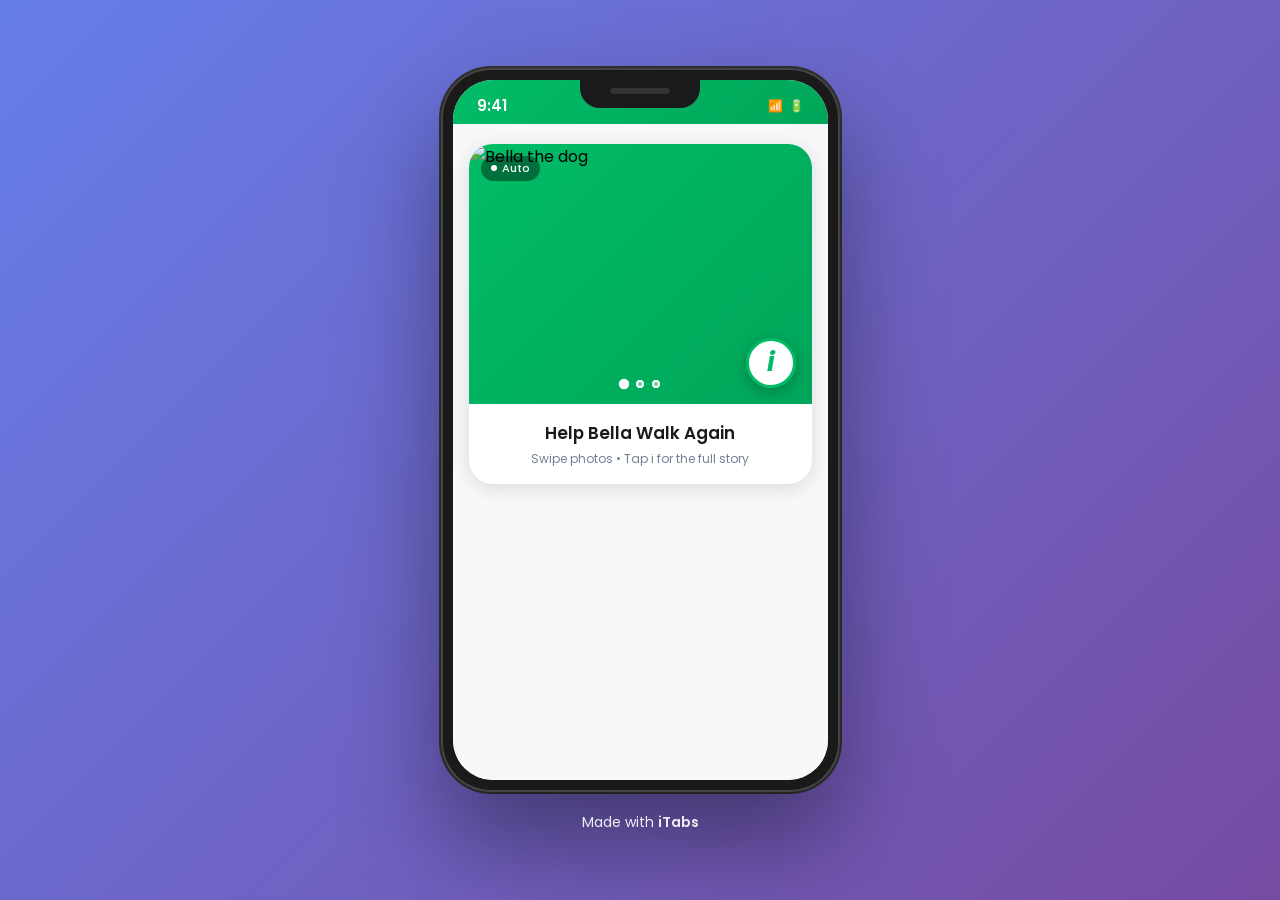
==== commit fbf92a8f: "Update index.html" ====
--- a/index.html
+++ b/index.html
@@ -2,32 +2,10 @@
 <html lang="en">
 <head>
     <meta charset="UTF-8">
-    <meta name="viewport" content="width=device-width, initial-scale=1.0, maximum-scale=1.0, user-scalable=no">
-    <title>iTabs for GoFundMe - Create Your Campaign</title>
-
-    <meta property="og:title" content="iTabs for GoFundMe - Make Your Campaign Stand Out">
-    <meta property="og:description" content="Turn your fundraiser into a visual story people actually read. Free tool.">
-    <meta property="og:type" content="website">
-
-    <link rel="preconnect" href="https://fonts.googleapis.com">
-    <link rel="preconnect" href="https://fonts.gstatic.com" crossorigin>
+    <meta name="viewport" content="width=device-width, initial-scale=1.0">
+    <title>iTabs Demo - Phone Frame</title>
     <link href="https://fonts.googleapis.com/css2?family=Poppins:wght@400;500;600;700&display=swap" rel="stylesheet">
-
     <style>
-        :root {
-            --gfm-green: #01BC66;
-            --gfm-green-dark: #00A659;
-            --gfm-green-light: #E6FBF0;
-            --gfm-warm: #87290F;
-            --gfm-warm-light: #FFF5F2;
-            --text-dark: #1a1a1a;
-            --text-mid: #4a5568;
-            --text-light: #718096;
-            --bg-white: #ffffff;
-            --bg-grey: #f7f8fa;
-            --border-light: #e2e8f0;
-        }
-
         * {
             margin: 0;
             padding: 0;
@@ -35,51 +13,109 @@
         }
         
         body {
-            font-family: 'Poppins', -apple-system, BlinkMacSystemFont, 'Segoe UI', Roboto, sans-serif;
-            background: linear-gradient(180deg, var(--gfm-green-light) 0%, var(--bg-grey) 30%);
+            font-family: 'Poppins', sans-serif;
+            background: linear-gradient(135deg, #667eea 0%, #764ba2 100%);
             min-height: 100vh;
-            padding: 20px 15px 60px;
-        }
-        
-        .page-header {
-            text-align: center;
-            margin-bottom: 25px;
-        }
-        
-        .page-header h1 {
-            font-size: 1.9em;
-            font-weight: 700;
-            color: var(--gfm-green);
-            margin-bottom: 6px;
-            letter-spacing: -0.5px;
-        }
-        
-        .page-header p {
-            color: var(--text-mid);
-            font-size: 1em;
-        }
-        
-        .page-header .hint {
-            font-size: 0.85em;
-            color: var(--text-light);
-            margin-top: 8px;
-        }
-        
-        /* Card Preview */
+            display: flex;
+            align-items: center;
+            justify-content: center;
+            padding: 40px 20px;
+        }
+        
+        /* Phone Frame */
+        .phone-frame {
+            background: #1a1a1a;
+            border-radius: 50px;
+            padding: 12px;
+            box-shadow: 
+                0 50px 100px rgba(0,0,0,0.4),
+                0 0 0 2px #333,
+                inset 0 0 0 2px #444;
+            position: relative;
+        }
+        
+        .phone-notch {
+            position: absolute;
+            top: 12px;
+            left: 50%;
+            transform: translateX(-50%);
+            width: 120px;
+            height: 28px;
+            background: #1a1a1a;
+            border-radius: 0 0 20px 20px;
+            z-index: 100;
+        }
+        
+        .phone-notch::before {
+            content: '';
+            position: absolute;
+            top: 8px;
+            left: 50%;
+            transform: translateX(-50%);
+            width: 60px;
+            height: 6px;
+            background: #333;
+            border-radius: 3px;
+        }
+        
+        .phone-screen {
+            width: 375px;
+            height: 700px;
+            background: #f7f8fa;
+            border-radius: 40px;
+            overflow: hidden;
+            position: relative;
+        }
+        
+        /* Status Bar */
+        .status-bar {
+            height: 44px;
+            background: linear-gradient(135deg, #01BC66 0%, #00A659 100%);
+            display: flex;
+            align-items: center;
+            justify-content: space-between;
+            padding: 0 24px;
+            padding-top: 8px;
+        }
+        
+        .status-time {
+            color: white;
+            font-weight: 600;
+            font-size: 15px;
+        }
+        
+        .status-icons {
+            display: flex;
+            gap: 6px;
+            align-items: center;
+        }
+        
+        .status-icons span {
+            color: white;
+            font-size: 12px;
+        }
+        
+        /* Content Area */
+        .phone-content {
+            height: calc(100% - 44px);
+            overflow-y: auto;
+            background: #f7f8fa;
+            padding: 20px 16px;
+        }
+        
+        /* iTabs Card */
         .card {
-            background: var(--bg-white);
+            background: #fff;
             border-radius: 24px;
             overflow: hidden;
-            box-shadow: 0 4px 6px rgba(2, 169, 92, 0.08), 0 12px 40px rgba(0, 0, 0, 0.12);
-            max-width: 420px;
-            margin: 0 auto 25px;
+            box-shadow: 0 4px 20px rgba(0,0,0,0.12);
         }
         
         .slideshow-container {
             position: relative;
             width: 100%;
-            height: 280px;
-            background: linear-gradient(135deg, var(--gfm-green) 0%, var(--gfm-green-dark) 100%);
+            height: 260px;
+            background: linear-gradient(135deg, #01BC66 0%, #00A659 100%);
             overflow: hidden;
         }
         
@@ -95,105 +131,84 @@
             display: flex;
             align-items: center;
             justify-content: center;
-            background: linear-gradient(135deg, var(--gfm-green) 0%, var(--gfm-green-dark) 100%);
-            position: relative;
         }
         
         .slide img {
-            max-width: 100%;
-            max-height: 100%;
-            object-fit: contain;
-        }
-        
-        .slide .placeholder-content {
-            text-align: center;
-            color: white;
-            padding: 80px 20px;
-        }
-        
-        .slide .placeholder-content .num {
-            width: 55px;
-            height: 55px;
-            background: rgba(255,255,255,0.2);
-            border-radius: 50%;
-            display: flex;
-            align-items: center;
-            justify-content: center;
-            font-size: 1.5em;
-            font-weight: 600;
-            margin: 0 auto 12px;
+            width: 100%;
+            height: 100%;
+            object-fit: cover;
         }
         
         .dots-container {
             position: absolute;
-            bottom: 18px;
+            bottom: 16px;
             left: 50%;
             transform: translateX(-50%);
             display: flex;
-            gap: 10px;
+            gap: 8px;
             z-index: 10;
         }
         
         .dot {
-            width: 10px;
-            height: 10px;
+            width: 8px;
+            height: 8px;
             border-radius: 50%;
             background: rgba(255,255,255,0.4);
             cursor: pointer;
+            border: 2px solid white;
             transition: all 0.3s;
-            border: 2px solid white;
         }
         
         .dot.active {
             background: white;
-            transform: scale(1.25);
+            transform: scale(1.3);
         }
         
         .i-button {
             position: absolute;
-            bottom: 18px;
-            right: 18px;
-            width: 54px;
-            height: 54px;
+            bottom: 16px;
+            right: 16px;
+            width: 50px;
+            height: 50px;
             background: white;
-            color: var(--gfm-green);
+            color: #01BC66;
             border-radius: 50%;
             display: flex;
             align-items: center;
             justify-content: center;
             font-weight: 700;
-            font-size: 30px;
+            font-size: 26px;
             font-style: italic;
             cursor: pointer;
-            box-shadow: 0 4px 20px rgba(0,0,0,0.25);
-            border: 3px solid var(--gfm-green);
+            box-shadow: 0 4px 15px rgba(0,0,0,0.25);
+            border: 3px solid #01BC66;
             z-index: 20;
             transition: transform 0.2s;
         }
         
         .i-button:hover {
-            transform: scale(1.08);
+            transform: scale(1.1);
         }
         
         .autoplay-indicator {
             position: absolute;
-            top: 15px;
-            left: 15px;
+            top: 12px;
+            left: 12px;
             background: rgba(0,0,0,0.4);
             color: white;
-            padding: 5px 12px;
-            border-radius: 20px;
-            font-size: 0.75em;
+            padding: 4px 10px;
+            border-radius: 15px;
+            font-size: 11px;
             font-weight: 500;
             z-index: 10;
             display: flex;
             align-items: center;
-            gap: 6px;
-        }
-        
-        .autoplay-indicator .pulse {
-            width: 8px;
-            height: 8px;
+            gap: 5px;
+        }
+        
+        .pulse {
+            width: 6px;
+            height: 6px;
             background: #fff;
             border-radius: 50%;
             animation: pulse 1.5s infinite;
@@ -201,556 +216,31 @@
         
         @keyframes pulse {
             0%, 100% { opacity: 1; transform: scale(1); }
-            50% { opacity: 0.5; transform: scale(0.85); }
+            50% { opacity: 0.5; transform: scale(0.8); }
         }
         
         .card-content {
-            padding: 18px;
+            padding: 16px;
             text-align: center;
         }
         
         .card-content h2 {
-            color: var(--text-dark);
-            font-size: 1.1em;
+            color: #1a1a1a;
+            font-size: 1.05em;
             font-weight: 600;
             margin-bottom: 4px;
-            line-height: 1.3;
         }
         
         .card-content p {
-            color: var(--text-light);
-            font-size: 0.8em;
-        }
-        
-        /* Sections */
-        .section-box {
-            background: var(--bg-white);
-            border-radius: 18px;
-            padding: 22px;
-            max-width: 420px;
-            margin: 0 auto 20px;
-            box-shadow: 0 2px 12px rgba(0,0,0,0.06);
-        }
-        
-        .section-box h3 {
-            color: var(--gfm-green);
-            font-size: 1.1em;
-            font-weight: 600;
-            margin-bottom: 14px;
-            display: flex;
-            align-items: center;
-            gap: 8px;
-        }
-        
-        .section-box p {
-            color: var(--text-mid);
-            font-size: 0.9em;
-            line-height: 1.7;
-        }
-        
-        .section-box .subtitle {
-            color: var(--text-light);
-            font-size: 0.85em;
-            margin-bottom: 16px;
-        }
-        
-        /* API Key Section */
-        .api-section {
-            background: linear-gradient(135deg, #fef3c7 0%, #fde68a 100%);
-            border: 2px solid #f59e0b;
-        }
-        
-        .api-section h3 {
-            color: #b45309;
-        }
-        
-        .api-key-input {
-            width: 100%;
-            padding: 13px 14px;
-            border: 2px solid #f59e0b;
-            border-radius: 12px;
-            font-size: 0.95em;
-            font-family: monospace;
-            background: white;
-        }
-        
-        .api-key-input:focus {
-            outline: none;
-            border-color: #d97706;
-            box-shadow: 0 0 0 3px rgba(245, 158, 11, 0.2);
-        }
-        
-        .api-status {
-            display: flex;
-            align-items: center;
-            gap: 8px;
-            margin-top: 10px;
-            font-size: 0.85em;
-        }
-        
-        .api-status.valid {
-            color: #059669;
-        }
-        
-        .api-status.invalid {
-            color: #dc2626;
-        }
-        
-        .api-status .status-dot {
-            width: 10px;
-            height: 10px;
-            border-radius: 50%;
-        }
-        
-        .api-status.valid .status-dot {
-            background: #059669;
-        }
-        
-        .api-status.invalid .status-dot {
-            background: #dc2626;
-        }
-        
-        /* AI Paste Section */
-        .ai-section {
-            background: linear-gradient(135deg, #f0f9ff 0%, #e0f2fe 100%);
-            border: 2px solid #0ea5e9;
-        }
-        
-        .ai-section h3 {
-            color: #0369a1;
-        }
-        
-        /* Why Section */
-        .why-section {
-            background: linear-gradient(135deg, var(--gfm-warm-light) 0%, #fff8f5 100%);
-            border: 1px solid rgba(135, 41, 15, 0.15);
-        }
-        
-        .why-section h3 {
-            color: var(--gfm-warm);
-        }
-        
-        /* Form elements */
-        .form-group {
-            margin-bottom: 18px;
-        }
-        
-        .form-group label {
-            display: block;
-            color: var(--text-dark);
-            font-size: 0.88em;
-            margin-bottom: 6px;
-            font-weight: 500;
-        }
-        
-        .form-group input,
-        .form-group textarea {
-            width: 100%;
-            padding: 13px 14px;
-            border: 2px solid var(--border-light);
-            border-radius: 12px;
-            font-size: 0.95em;
-            font-family: inherit;
-            transition: border-color 0.2s, box-shadow 0.2s;
-            background: var(--bg-white);
-        }
-        
-        .form-group input:focus,
-        .form-group textarea:focus {
-            outline: none;
-            border-color: var(--gfm-green);
-            box-shadow: 0 0 0 3px rgba(2, 169, 92, 0.1);
-        }
-        
-        .form-group textarea {
-            resize: vertical;
-            min-height: 100px;
-        }
-        
-        .form-group .hint {
-            font-size: 0.78em;
-            color: var(--text-light);
-            margin-top: 6px;
-            line-height: 1.4;
-        }
-        
-        /* Big AI Button */
-        .ai-button {
-            width: 100%;
-            padding: 16px 24px;
-            background: linear-gradient(135deg, #0ea5e9 0%, #0369a1 100%);
-            color: white;
-            border: none;
-            border-radius: 14px;
-            font-size: 1.05em;
-            font-weight: 600;
-            font-family: inherit;
-            cursor: pointer;
-            display: flex;
-            align-items: center;
-            justify-content: center;
-            gap: 10px;
-            transition: transform 0.2s, box-shadow 0.2s;
-            box-shadow: 0 4px 15px rgba(14, 165, 233, 0.3);
-        }
-        
-        .ai-button:hover {
-            transform: translateY(-2px);
-            box-shadow: 0 6px 20px rgba(14, 165, 233, 0.4);
-        }
-        
-        .ai-button:disabled {
-            opacity: 0.7;
-            cursor: not-allowed;
-            transform: none;
-        }
-        
-        /* Photo Section */
-        .photo-section {
-            background: var(--gfm-green-light);
-            border-radius: 14px;
-            padding: 18px;
-            margin-bottom: 18px;
-            border: 2px dashed rgba(2, 169, 92, 0.3);
-        }
-        
-        .photo-section h4 {
-            color: var(--gfm-green);
-            font-size: 0.95em;
-            font-weight: 600;
-            margin-bottom: 14px;
-        }
-        
-        .select-photos-btn {
-            width: 100%;
-            padding: 16px;
-            background: linear-gradient(135deg, var(--gfm-green) 0%, var(--gfm-green-dark) 100%);
-            color: white;
-            border: none;
-            border-radius: 12px;
-            font-size: 1em;
-            font-weight: 600;
-            font-family: inherit;
-            cursor: pointer;
-            display: flex;
-            align-items: center;
-            justify-content: center;
-            gap: 10px;
-            transition: transform 0.2s;
-        }
-        
-        .select-photos-btn:hover {
-            box-shadow: 0 4px 15px rgba(2, 169, 92, 0.3);
-        }
-        
-        .image-thumbs-row {
-            display: flex;
-            gap: 10px;
-            margin-top: 16px;
-            justify-content: center;
-        }
-        
-        .image-thumb {
-            width: 55px;
-            height: 55px;
-            border-radius: 12px;
-            background: rgba(255,255,255,0.8);
-            display: flex;
-            align-items: center;
-            justify-content: center;
-            font-size: 0.9em;
-            font-weight: 600;
-            color: var(--text-light);
-            overflow: hidden;
-            border: 2px solid rgba(2, 169, 92, 0.2);
-        }
-        
-        .image-thumb.filled {
-            border-color: var(--gfm-green);
-        }
-        
-        .image-thumb img {
-            width: 100%;
-            height: 100%;
-            object-fit: cover;
-        }
-        
-        /* URL inputs */
-        .url-input {
-            width: 100%;
-            padding: 11px 12px;
-            border: 2px solid var(--border-light);
-            border-radius: 10px;
-            font-size: 0.85em;
-            font-family: inherit;
-            margin-bottom: 8px;
-            background: var(--bg-white);
-        }
-        
-        .url-input:focus {
-            outline: none;
-            border-color: var(--gfm-green);
-        }
-        
-        /* Context fields */
-        .context-grid {
-            display: grid;
-            grid-template-columns: 1fr 1fr;
-            gap: 12px;
-            margin-top: 16px;
-        }
-        
-        .context-grid input {
-            padding: 11px 12px;
-            border: 2px solid var(--border-light);
-            border-radius: 10px;
-            font-size: 0.85em;
-            font-family: inherit;
-        }
-        
-        .context-grid input:focus {
-            outline: none;
-            border-color: #0ea5e9;
-        }
-        
-        /* Loading spinner */
-        .spinner {
-            width: 20px;
-            height: 20px;
-            border: 3px solid rgba(255,255,255,0.3);
-            border-top-color: white;
-            border-radius: 50%;
-            animation: spin 0.8s linear infinite;
-        }
-        
-        @keyframes spin {
-            to { transform: rotate(360deg); }
-        }
-        
-        /* Status messages */
-        .status-message {
-            padding: 12px 16px;
-            border-radius: 10px;
-            margin-top: 14px;
-            font-size: 0.9em;
-            display: none;
-        }
-        
-        .status-message.show {
-            display: block;
-        }
-        
-        .status-message.success {
-            background: #d1fae5;
-            color: #065f46;
-            border: 1px solid #6ee7b7;
-        }
-        
-        .status-message.error {
-            background: #fee2e2;
-            color: #991b1b;
-            border: 1px solid #fca5a5;
-        }
-        
-        .status-message.loading {
-            background: #e0f2fe;
-            color: #0369a1;
-            border: 1px solid #7dd3fc;
-            display: flex;
-            align-items: center;
-            gap: 10px;
-        }
-        
-        /* Edit Section */
-        .edit-section {
-            background: var(--bg-white);
-            border-radius: 18px;
-            padding: 22px;
-            max-width: 420px;
-            margin: 0 auto 20px;
-            box-shadow: 0 2px 12px rgba(0,0,0,0.06);
-        }
-        
-        .edit-section h3 {
-            color: var(--gfm-green);
-            font-size: 1.1em;
-            font-weight: 600;
-            margin-bottom: 6px;
-        }
-        
-        .edit-section .subtitle {
-            color: var(--text-light);
-            font-size: 0.85em;
-            margin-bottom: 18px;
-        }
-        
-        /* Toggle switch */
-        .toggle-row {
-            display: flex;
-            align-items: center;
-            justify-content: space-between;
-            padding: 14px 16px;
-            background: var(--bg-grey);
-            border-radius: 12px;
-            margin-bottom: 18px;
-        }
-        
-        .toggle-row label {
-            font-size: 0.9em;
-            font-weight: 500;
-            color: var(--text-dark);
-        }
-        
-        .toggle-switch {
-            position: relative;
-            width: 52px;
-            height: 28px;
-        }
-        
-        .toggle-switch input {
-            opacity: 0;
-            width: 0;
-            height: 0;
-        }
-        
-        .toggle-slider {
-            position: absolute;
-            cursor: pointer;
-            top: 0;
-            left: 0;
-            right: 0;
-            bottom: 0;
-            background-color: #ccc;
-            transition: .3s;
-            border-radius: 28px;
-        }
-        
-        .toggle-slider:before {
-            position: absolute;
-            content: "";
-            height: 22px;
-            width: 22px;
-            left: 3px;
-            bottom: 3px;
-            background-color: white;
-            transition: .3s;
-            border-radius: 50%;
-            box-shadow: 0 2px 4px rgba(0,0,0,0.2);
-        }
-        
-        .toggle-switch input:checked + .toggle-slider {
-            background-color: var(--gfm-green);
-        }
-        
-        .toggle-switch input:checked + .toggle-slider:before {
-            transform: translateX(24px);
-        }
-        
-        /* Save Section */
-        .save-section {
-            background: linear-gradient(135deg, var(--gfm-green-light) 0%, #d1fae5 100%);
-            border: 2px solid var(--gfm-green);
-        }
-        
-        .save-section h3 {
-            color: var(--gfm-green-dark);
-        }
-        
-        .save-button {
-            width: 100%;
-            padding: 16px 24px;
-            background: linear-gradient(135deg, var(--gfm-green) 0%, var(--gfm-green-dark) 100%);
-            color: white;
-            border: none;
-            border-radius: 14px;
-            font-size: 1.1em;
-            font-weight: 600;
-            font-family: inherit;
-            cursor: pointer;
-            display: flex;
-            align-items: center;
-            justify-content: center;
-            gap: 10px;
-            transition: transform 0.2s, box-shadow 0.2s;
-            box-shadow: 0 4px 15px rgba(2, 169, 92, 0.3);
-            margin-bottom: 12px;
-        }
-        
-        .save-button:hover {
-            transform: translateY(-2px);
-            box-shadow: 0 6px 20px rgba(2, 169, 92, 0.4);
-        }
-        
-        .save-button:disabled {
-            opacity: 0.7;
-            cursor: not-allowed;
-            transform: none;
-        }
-        
-        .save-note {
-            font-size: 0.8em;
-            color: var(--text-light);
-            text-align: center;
-        }
-        
-        /* Action Buttons */
-        .action-buttons {
-            display: flex;
-            gap: 10px;
-            flex-wrap: wrap;
-        }
-        
-        .action-btn {
-            flex: 1;
-            min-width: calc(33% - 10px);
-            padding: 12px 10px;
-            border: 2px solid var(--border-light);
-            background: var(--bg-white);
-            border-radius: 10px;
-            font-size: 0.85em;
-            font-weight: 500;
-            font-family: inherit;
-            cursor: pointer;
-            transition: all 0.2s;
-            color: var(--text-mid);
-        }
-        
-        .action-btn:hover {
-            border-color: var(--gfm-green);
-            background: var(--gfm-green-light);
-            color: var(--gfm-green);
-        }
-        
-        .action-btn.clear-btn:hover {
-            border-color: #ef4444;
-            background: #fef2f2;
-            color: #dc2626;
-        }
-        
-        /* Footer */
-        .footer {
-            text-align: center;
-            padding: 25px 20px;
-            max-width: 420px;
-            margin: 0 auto;
-        }
-        
-        .footer p {
-            color: var(--text-light);
-            font-size: 0.85em;
-        }
-        
-        .footer a {
-            color: var(--gfm-green);
-            text-decoration: none;
-            font-weight: 600;
-        }
-        
-        /* ========== POPUP STYLES ========== */
+            color: #718096;
+            font-size: 0.75em;
+        }
+        
+        /* Popup Overlay */
         .popup-overlay {
             display: none;
-            position: fixed;
-            top: 0;
+            position: absolute;
+            top: 44px;
             left: 0;
             right: 0;
             bottom: 0;
@@ -758,8 +248,7 @@
             z-index: 1000;
             align-items: center;
             justify-content: center;
-            padding: 15px;
-            backdrop-filter: blur(5px);
+            padding: 12px;
         }
         
         .popup-overlay.active {
@@ -767,25 +256,23 @@
         }
         
         .popup {
-            background: var(--bg-white);
-            border-radius: 24px;
-            max-width: 420px;
+            background: #fff;
+            border-radius: 20px;
             width: 100%;
-            max-height: 85vh;
+            max-height: 100%;
             overflow-y: auto;
-            position: relative;
             animation: slideUp 0.3s ease;
         }
         
         @keyframes slideUp {
-            from { transform: translateY(50px); opacity: 0; }
+            from { transform: translateY(30px); opacity: 0; }
             to { transform: translateY(0); opacity: 1; }
         }
         
         .popup-header {
-            background: linear-gradient(135deg, var(--gfm-green) 0%, var(--gfm-green-dark) 100%);
-            color: white;
-            padding: 26px 22px;
+            background: linear-gradient(135deg, #01BC66 0%, #00A659 100%);
+            color: white;
+            padding: 20px 18px;
             text-align: center;
             position: sticky;
             top: 0;
@@ -793,27 +280,27 @@
         }
         
         .popup-header h3 {
-            font-size: 1.35em;
-            font-weight: 600;
-            margin-bottom: 4px;
+            font-size: 1.15em;
+            font-weight: 600;
+            margin-bottom: 2px;
         }
         
         .popup-header p {
             opacity: 0.9;
-            font-size: 0.9em;
+            font-size: 0.8em;
         }
         
         .close-btn {
             position: absolute;
-            top: 14px;
-            right: 14px;
-            width: 34px;
-            height: 34px;
+            top: 12px;
+            right: 12px;
+            width: 30px;
+            height: 30px;
             background: rgba(255,255,255,0.2);
             border: none;
             border-radius: 50%;
             color: white;
-            font-size: 22px;
+            font-size: 18px;
             cursor: pointer;
             display: flex;
             align-items: center;
@@ -821,1110 +308,234 @@
         }
         
         .popup-body {
-            padding: 24px;
+            padding: 18px;
+        }
+        
+        .hook-box {
+            background: linear-gradient(135deg, #E6FBF0 0%, #f0fff6 100%);
+            border-left: 4px solid #01BC66;
+            padding: 14px 16px;
+            margin-bottom: 18px;
+            border-radius: 0 12px 12px 0;
+        }
+        
+        .hook-text {
+            font-size: 1em;
+            font-weight: 600;
+            color: #1a1a1a;
+            line-height: 1.4;
         }
         
         .popup-section {
-            margin-bottom: 22px;
+            margin-bottom: 16px;
         }
         
         .popup-section h4 {
-            color: var(--gfm-green);
-            font-size: 1.05em;
-            font-weight: 600;
-            margin-bottom: 8px;
-            display: flex;
-            align-items: center;
-            gap: 8px;
+            color: #01BC66;
+            font-size: 0.9em;
+            font-weight: 600;
+            margin-bottom: 6px;
         }
         
         .popup-section p {
-            color: var(--text-mid);
-            line-height: 1.7;
-            font-size: 0.95em;
-        }
-        
-        .hook-box {
-            background: linear-gradient(135deg, var(--gfm-green-light) 0%, #f0fff6 100%);
-            border-left: 4px solid var(--gfm-green);
-            padding: 18px 20px;
-            margin-bottom: 24px;
-            border-radius: 0 14px 14px 0;
-        }
-        
-        .hook-text {
-            font-size: 1.15em;
-            font-weight: 600;
-            color: var(--text-dark);
-            line-height: 1.5;
-            margin: 0;
+            color: #4a5568;
+            line-height: 1.6;
+            font-size: 0.85em;
         }
         
         .popup-button {
             display: block;
             width: 100%;
-            padding: 16px;
-            background: linear-gradient(135deg, var(--gfm-green) 0%, var(--gfm-green-dark) 100%);
+            padding: 14px;
+            background: linear-gradient(135deg, #01BC66 0%, #00A659 100%);
             color: white;
             text-align: center;
             text-decoration: none;
-            border-radius: 14px;
-            font-weight: 600;
-            font-size: 1.05em;
-            font-family: inherit;
-            margin-top: 24px;
+            border-radius: 12px;
+            font-weight: 600;
+            font-size: 0.95em;
+            margin-top: 18px;
             border: none;
             cursor: pointer;
-            transition: transform 0.2s;
-            box-shadow: 0 4px 15px rgba(2, 169, 92, 0.3);
-        }
-        
-        .popup-button:hover {
-            transform: translateY(-2px);
+        }
+        
+        /* Branding */
+        .branding {
+            text-align: center;
+            margin-top: 20px;
+            color: white;
+            font-size: 14px;
+            opacity: 0.9;
+        }
+        
+        .branding a {
+            color: white;
+            text-decoration: none;
+            font-weight: 600;
         }
     </style>
 </head>
 <body>
-    <div class="page-header">
-        <h1>iTabs for GoFundMe</h1>
-        <p>Turn your story into something people actually read</p>
-        <p class="hint">👇 Paste your campaign text, add photos, done</p>
-    </div>
-
-    <!-- Preview Card -->
-    <div class="card">
-        <div class="slideshow-container" id="slideshow">
-            <div class="autoplay-indicator" id="autoplayIndicator" style="display: none;">
-                <div class="pulse"></div>
-                <span>Auto</span>
-            </div>
-            <div class="slides-track" id="slidesTrack"></div>
-            <div class="dots-container" id="dotsContainer"></div>
-            <div class="i-button" onclick="openPopup()">i</div>
-        </div>
-        <div class="card-content">
-            <h2 id="previewTitle">Your Campaign Name</h2>
-            <p>Swipe photos • Tap i for the full story</p>
-        </div>
-    </div>
-
-    <!-- API Key Section -->
-    <div class="section-box api-section">
-        <h3>🔑 Your API Key</h3>
-        <p class="subtitle">Enter your Gemini API key to enable AI features</p>
-        
-        <input type="password" 
-               id="geminiApiKey" 
-               class="api-key-input" 
-               placeholder="Paste your Gemini API key here..."
-               oninput="saveApiKey(this.value)">
-        
-        <div class="api-status" id="apiStatus" style="display: none;">
-            <span class="status-dot"></span>
-            <span id="apiStatusText"></span>
-        </div>
-        
-        <p class="hint" style="margin-top: 12px;">
-            <a href="https://aistudio.google.com/app/apikey" target="_blank" style="color: #b45309;">
-                👉 Get a free API key from Google AI Studio
-            </a>
-        </p>
-    </div>
-
-    <!-- Why iTabs -->
-    <div class="section-box why-section">
-        <h3>🤔 Why use iTabs for GoFundMe?</h3>
-        <p>
-            <strong>The problem:</strong> Most GoFundMe pages are walls of text. People scroll past without reading. Only 27% of campaigns reach their goal.<br><br>
-            <strong>The solution:</strong> iTabs shows photos first (people stop to look), then the "i" button reveals the full story. People CHOOSE to learn more — which means they're already engaged.<br><br>
-            <strong>The result:</strong> More people understand your story → More trust → More donations.
-        </p>
-    </div>
-
-    <!-- AI Paste Section -->
-    <div class="section-box ai-section">
-        <h3>🤖 Paste Your Campaign Story</h3>
-        <p class="subtitle">Paste your GoFundMe text and AI will organize it into clear sections</p>
-        
-        <div class="form-group">
-            <label>GoFundMe Campaign URL</label>
-            <input type="url" id="gofundmeUrl" placeholder="https://www.gofundme.com/f/help-bella-walk..." oninput="handleUrlPaste(this.value)">
-            <p class="hint">Paste the campaign link - we'll use this for the donate button</p>
-        </div>
-        
-        <div class="form-group">
-            <label>Your GoFundMe story (copy & paste it here)</label>
-            <textarea id="storyText" placeholder="Paste your GoFundMe campaign text here...
-
-Or just describe your situation:
-- What happened?
-- Who needs help?
-- How much do you need and for what?
-- Why should people trust this?" style="min-height: 150px;" oninput="checkForUrl(this.value)"></textarea>
-        </div>
-        
-        <details style="margin-bottom: 16px;">
-            <summary style="font-size: 0.9em; color: #0369a1; cursor: pointer; font-weight: 500;">+ Add extra context (optional)</summary>
-            <div class="context-grid">
-                <input type="text" id="contextWho" placeholder="Who are you? (sister, friend...)">
-                <input type="text" id="contextUrgency" placeholder="Urgency? (surgery in 2 weeks)">
-                <input type="text" id="contextLocation" placeholder="Location? (Perth, Sydney)">
-                <input type="text" id="contextTried" placeholder="What's been tried?">
-            </div>
-            <div class="form-group" style="margin-top: 12px; margin-bottom: 0;">
-                <input type="text" id="contextExtra" placeholder="Anything else people should know?">
-            </div>
-        </details>
-        
-        <button class="ai-button" id="aiButton" onclick="processWithAI()">
-            <span id="aiButtonText">✨ Let AI Organize This</span>
-        </button>
-        
-        <div class="status-message" id="statusMessage"></div>
-    </div>
-
-    <!-- Action Buttons -->
-    <div class="section-box" style="padding: 16px;">
-        <div class="action-buttons">
-            <button class="action-btn clear-btn" onclick="clearForm()">
-                🗑️ Clear All
-            </button>
-            <button class="action-btn template-btn" onclick="loadExample()">
-                📋 Load Example
-            </button>
-            <button class="action-btn reset-btn" onclick="resetPhotos()">
-                🖼️ Clear Photos
-            </button>
-        </div>
-    </div>
-
-    <!-- Photos Section -->
-    <div class="section-box">
-        <h3>📷 Add Your Photos</h3>
-        <p class="subtitle">Photos make people stop scrolling. Choose up to 5.</p>
-        
-        <div class="photo-section">
-            <button type="button" class="select-photos-btn" onclick="document.getElementById('photosPicker').click()">
-                📱 Select Photos from Phone
-            </button>
-            <p style="text-align: center; font-size: 0.8em; color: var(--text-light); margin-top: 10px;">
-                Photos will be uploaded when you save
-            </p>
-            
-            <input type="file" id="photosPicker" accept="image/*" multiple style="display:none" onchange="handlePhotoSelect(this)">
-            
-            <div class="image-thumbs-row" id="thumbsRow">
-                <div class="image-thumb" id="thumb1"><span>1</span></div>
-                <div class="image-thumb" id="thumb2"><span>2</span></div>
-                <div class="image-thumb" id="thumb3"><span>3</span></div>
-                <div class="image-thumb" id="thumb4"><span>4</span></div>
-                <div class="image-thumb" id="thumb5"><span>5</span></div>
-            </div>
-            
-            <!-- URL paste option -->
-            <details style="margin-top: 16px;">
-                <summary style="font-size: 0.9em; color: var(--gfm-green); cursor: pointer; font-weight: 500;">Or paste image URLs instead ▾</summary>
-                <div style="margin-top: 12px;">
-                    <p style="font-size: 0.8em; color: var(--text-light); margin-bottom: 10px;">
-                        💡 Right-click any image online → "Copy image address" then paste below
-                    </p>
-                    <input type="url" class="url-input" id="imageUrl1" placeholder="Image 1 URL..." oninput="handleUrlInput(1, this.value)">
-                    <input type="url" class="url-input" id="imageUrl2" placeholder="Image 2 URL..." oninput="handleUrlInput(2, this.value)">
-                    <input type="url" class="url-input" id="imageUrl3" placeholder="Image 3 URL..." oninput="handleUrlInput(3, this.value)">
-                    <input type="url" class="url-input" id="imageUrl4" placeholder="Image 4 URL..." oninput="handleUrlInput(4, this.value)">
-                    <input type="url" class="url-input" id="imageUrl5" placeholder="Image 5 URL..." oninput="handleUrlInput(5, this.value)">
+    <div>
+        <!-- Phone Frame -->
+        <div class="phone-frame">
+            <div class="phone-notch"></div>
+            <div class="phone-screen">
+                <!-- Status Bar -->
+                <div class="status-bar">
+                    <span class="status-time">9:41</span>
+                    <div class="status-icons">
+                        <span>📶</span>
+                        <span>🔋</span>
+                    </div>
                 </div>
-            </details>
-        </div>
-    </div>
-
-    <!-- Edit Content Section -->
-    <div class="edit-section">
-        <h3>✏️ Edit Content</h3>
-        <p class="subtitle">AI filled these in — tweak as needed</p>
-        
-        <div class="form-group">
-            <label>Campaign Name</label>
-            <input type="text" id="campaignName" placeholder="e.g. Help Sarah Fight Cancer" oninput="updatePreview()">
-        </div>
-        
-        <div class="form-group">
-            <label>💬 The Hook — One sentence that says it all</label>
-            <input type="text" id="hookLine" placeholder="e.g. Sarah is a single mum fighting cancer. She needs your help." oninput="updatePreview()">
-            <p class="hint">This appears first in the popup — make it count</p>
-        </div>
-        
-        <div class="form-group">
-            <label>🚨 The Crisis — What happened?</label>
-            <textarea id="section1" placeholder="What crisis or situation led to this campaign?" oninput="updatePreview()"></textarea>
-        </div>
-        
-        <div class="form-group">
-            <label>💔 Why We Need Help — What's at stake?</label>
-            <textarea id="section2" placeholder="What happens if you don't reach your goal?" oninput="updatePreview()"></textarea>
-        </div>
-        
-        <div class="form-group">
-            <label>💰 Where Money Goes — Be specific</label>
-            <textarea id="section3" placeholder="Break down exactly what donations will cover..." oninput="updatePreview()"></textarea>
-        </div>
-        
-        <div class="form-group">
-            <label>✅ Why Trust This — Verification</label>
-            <textarea id="section4" placeholder="How can people verify this is real?" oninput="updatePreview()"></textarea>
-        </div>
-        
-        <div class="toggle-row">
-            <label>Auto-play slideshow</label>
-            <div class="toggle-switch">
-                <input type="checkbox" id="autoplayToggle" checked onchange="toggleAutoplay()">
-                <span class="toggle-slider"></span>
+                
+                <!-- Content -->
+                <div class="phone-content">
+                    <div class="card">
+                        <div class="slideshow-container" id="slideshow">
+                            <div class="autoplay-indicator">
+                                <div class="pulse"></div>
+                                <span>Auto</span>
+                            </div>
+                            <div class="slides-track" id="slidesTrack">
+                                <div class="slide">
+                                    <img src="https://images.unsplash.com/photo-1587300003388-59208cc962cb?w=600" alt="Bella the dog">
+                                </div>
+                                <div class="slide">
+                                    <img src="https://images.unsplash.com/photo-1552053831-71594a27632d?w=600" alt="Dog playing">
+                                </div>
+                                <div class="slide">
+                                    <img src="https://images.unsplash.com/photo-1517849845537-4d257902454a?w=600" alt="Happy dog">
+                                </div>
+                            </div>
+                            <div class="dots-container" id="dotsContainer">
+                                <div class="dot active" onclick="goToSlide(0)"></div>
+                                <div class="dot" onclick="goToSlide(1)"></div>
+                                <div class="dot" onclick="goToSlide(2)"></div>
+                            </div>
+                            <div class="i-button" onclick="openPopup()">i</div>
+                        </div>
+                        <div class="card-content">
+                            <h2>Help Bella Walk Again</h2>
+                            <p>Swipe photos • Tap i for the full story</p>
+                        </div>
+                    </div>
+                </div>
+                
+                <!-- Popup (inside phone screen) -->
+                <div class="popup-overlay" id="popup" onclick="closePopup(event)">
+                    <div class="popup" onclick="event.stopPropagation()">
+                        <div class="popup-header">
+                            <button class="close-btn" onclick="closePopup()">&times;</button>
+                            <h3>Help Bella Walk Again</h3>
+                            <p>The full story</p>
+                        </div>
+                        <div class="popup-body">
+                            <div class="hook-box">
+                                <p class="hook-text">Bella is a 3-year-old rescue dog who needs surgery to walk, run, and play again. We need $5,000 to save her.</p>
+                            </div>
+                            
+                            <div class="popup-section">
+                                <h4>🚨 The Crisis</h4>
+                                <p>Bella was hit by a car 2 weeks ago. She survived, but her back legs are badly injured. Without surgery, she'll never walk properly again.</p>
+                            </div>
+                            
+                            <div class="popup-section">
+                                <h4>💔 Why We Need Help</h4>
+                                <p>Bella is only 3 years old with so much life ahead of her. She's the happiest dog - always wagging her tail even now. We can't let her spend her life unable to run and play.</p>
+                            </div>
+                            
+                            <div class="popup-section">
+                                <h4>💰 Where Money Goes</h4>
+                                <p>$3,500 for surgery. $800 for post-op care and medication. $500 for physical therapy. $200 for follow-up appointments.</p>
+                            </div>
+                            
+                            <div class="popup-section">
+                                <h4>✅ Why Trust This</h4>
+                                <p>I'm Haylee, Bella's owner. All vet bills and records are available. I'll post weekly updates with photos of Bella's recovery.</p>
+                            </div>
+                            
+                            <a href="https://www.gofundme.com/f/help-bella-walk-run-be-a-puppy-again" class="popup-button" target="_blank">Donate to Help Bella</a>
+                        </div>
+                    </div>
+                </div>
             </div>
         </div>
         
-        <div class="form-group">
-            <label>Donate Button Text</label>
-            <input type="text" id="buttonText" placeholder="e.g. Donate Now" value="Donate Now" oninput="updatePreview()">
-        </div>
-        
-        <div class="form-group">
-            <label>GoFundMe Link (for donate button)</label>
-            <input type="url" id="buttonLink" placeholder="https://gofundme.com/f/your-campaign" oninput="updatePreview()">
-            <p class="hint">Auto-filled from URL above, or paste manually</p>
-        </div>
-    </div>
-
-    <!-- Preview Before Save -->
-    <div class="section-box">
-        <h3>👀 Preview Your iTabs</h3>
-        <p class="subtitle">This is what people will see</p>
-        
-        <div class="card" style="margin: 15px auto 0;">
-            <div class="slideshow-container" id="slideshow2">
-                <div class="autoplay-indicator" id="autoplayIndicator2" style="display: none;">
-                    <div class="pulse"></div>
-                    <span>Auto</span>
-                </div>
-                <div class="slides-track" id="slidesTrack2"></div>
-                <div class="dots-container" id="dotsContainer2"></div>
-                <div class="i-button" onclick="openPopup()">i</div>
-            </div>
-            <div class="card-content">
-                <h2 id="previewTitle2">Your Campaign Name</h2>
-                <p>Swipe photos • Tap i for the full story</p>
-            </div>
-        </div>
-    </div>
-
-    <!-- Save Section -->
-    <div class="section-box save-section">
-        <h3>💾 Save Your iTabs</h3>
-        <p class="subtitle">We'll upload your photos and create your shareable iTabs</p>
-        
-        <button class="save-button" id="saveButton" onclick="saveAndDownload()">
-            <span id="saveButtonText">🚀 Create My iTabs</span>
-        </button>
-        
-        <p class="save-note">Downloads as an HTML file you can share anywhere</p>
-        
-        <div class="status-message" id="saveStatus"></div>
-    </div>
-
-    <!-- Footer -->
-    <div class="footer">
-        <p>Made with ❤️ by <a href="https://itabs.ai" target="_blank">iTabs</a></p>
-    </div>
-
-    <!-- Popup -->
-    <div class="popup-overlay" id="popup" onclick="closePopup(event)">
-        <div class="popup" onclick="event.stopPropagation()">
-            <div class="popup-header">
-                <button class="close-btn" onclick="closePopup()">&times;</button>
-                <h3 id="popupTitle">Campaign Name</h3>
-                <p>The full story</p>
-            </div>
-            <div class="popup-body">
-                <div class="hook-box" id="hookBox" style="display: none;">
-                    <p id="popupHook" class="hook-text"></p>
-                </div>
-                
-                <div class="popup-section" id="popupSection1">
-                    <h4>🚨 The Crisis</h4>
-                    <p id="popupText1"></p>
-                </div>
-                
-                <div class="popup-section" id="popupSection2">
-                    <h4>💔 Why We Need Help</h4>
-                    <p id="popupText2"></p>
-                </div>
-                
-                <div class="popup-section" id="popupSection3">
-                    <h4>💰 Where Money Goes</h4>
-                    <p id="popupText3"></p>
-                </div>
-                
-                <div class="popup-section" id="popupSection4">
-                    <h4>✅ Why Trust This</h4>
-                    <p id="popupText4"></p>
-                </div>
-                
-                <a href="#" id="popupButton" class="popup-button" target="_blank">Donate Now</a>
-            </div>
-        </div>
+        <p class="branding">Made with <a href="https://itabs.ai">iTabs</a></p>
     </div>
 
     <script>
-        // ImgBB API Key
-        const IMGBB_API_KEY = '59cd5b2935b5b01bc744b5b0a1d26ee0';
-        
-        // State
         let currentSlide = 0;
-        let autoplayInterval = null;
-        let selectedPhotos = [];
-        let photoDataUrls = [];
-        let uploadedImageUrls = [];
-        
-        // Initialize
-        document.addEventListener('DOMContentLoaded', function() {
-            const savedApiKey = localStorage.getItem('gemini_api_key');
-            if (savedApiKey) {
-                document.getElementById('geminiApiKey').value = savedApiKey;
-                updateApiStatus(true, 'API key saved ✓');
-            }
-            
-            clearForm(true); // Start fresh, no confirmation
-            setupTouchEvents();
-            if (document.getElementById('autoplayToggle').checked) {
-                startAutoplay();
-            }
-        });
-        
-        // ========== API KEY MANAGEMENT ==========
-        function saveApiKey(key) {
-            key = key.trim();
-            if (key) {
-                localStorage.setItem('gemini_api_key', key);
-                updateApiStatus(true, 'API key saved ✓');
-            } else {
-                localStorage.removeItem('gemini_api_key');
-                updateApiStatus(false, 'No API key');
-            }
-        }
-        
-        function updateApiStatus(valid, message) {
-            const statusEl = document.getElementById('apiStatus');
-            const textEl = document.getElementById('apiStatusText');
-            
-            statusEl.style.display = 'flex';
-            statusEl.className = 'api-status ' + (valid ? 'valid' : 'invalid');
-            textEl.textContent = message;
-        }
-        
-        function getApiKey() {
-            const inputKey = document.getElementById('geminiApiKey').value.trim();
-            if (inputKey) return inputKey;
-            return localStorage.getItem('gemini_api_key') || '';
-        }
-        
-        // ========== URL EXTRACTION ==========
-        function extractGofundmeUrl(text) {
-            const patterns = [
-                /https?:\/\/(www\.)?gofundme\.com\/f\/[a-zA-Z0-9-]+/gi,
-                /gofundme\.com\/f\/[a-zA-Z0-9-]+/gi
-            ];
-            
-            for (const pattern of patterns) {
-                const matches = text.match(pattern);
-                if (matches && matches.length > 0) {
-                    let url = matches[0];
-                    if (!url.startsWith('http')) {
-                        url = 'https://www.' + url;
-                    }
-                    return url;
-                }
-            }
-            return null;
-        }
-        
-        function checkForUrl(text) {
-            const url = extractGofundmeUrl(text);
-            if (url) {
-                document.getElementById('gofundmeUrl').value = url;
-                document.getElementById('buttonLink').value = url;
-                updatePreview();
-            }
-        }
-        
-        function handleUrlPaste(url) {
-            url = url.trim();
-            if (url) {
-                document.getElementById('buttonLink').value = url;
-                updatePreview();
-            }
-        }
-        
-        // ========== AI PROCESSING ==========
-        async function processWithAI() {
-            const apiKey = getApiKey();
-            const storyText = document.getElementById('storyText').value.trim();
-            
-            if (!apiKey) {
-                showStatus('statusMessage', '⚠️ Please enter your Gemini API key first (yellow box above)', 'error');
-                document.getElementById('geminiApiKey').focus();
-                return;
-            }
-            
-            if (!storyText) {
-                showStatus('statusMessage', 'Please paste your campaign story first', 'error');
-                return;
-            }
-            
-            const contextWho = document.getElementById('contextWho').value.trim();
-            const contextUrgency = document.getElementById('contextUrgency').value.trim();
-            const contextLocation = document.getElementById('contextLocation').value.trim();
-            const contextTried = document.getElementById('contextTried').value.trim();
-            const contextExtra = document.getElementById('contextExtra').value.trim();
-            
-            let contextInfo = '';
-            if (contextWho) contextInfo += `\nWho is writing this: ${contextWho}`;
-            if (contextUrgency) contextInfo += `\nUrgency: ${contextUrgency}`;
-            if (contextLocation) contextInfo += `\nLocation: ${contextLocation}`;
-            if (contextTried) contextInfo += `\nWhat's been tried: ${contextTried}`;
-            if (contextExtra) contextInfo += `\nExtra info: ${contextExtra}`;
-            
-            const button = document.getElementById('aiButton');
-            const buttonText = document.getElementById('aiButtonText');
-            
-            button.disabled = true;
-            buttonText.innerHTML = '<div class="spinner"></div> Processing...';
-            showStatus('statusMessage', 'AI is organizing your story...', 'loading');
-            
-            const prompt = `You are helping organize a GoFundMe campaign story into clear sections.
-
-Here is the campaign story:
-"""
-${storyText}
-"""
-${contextInfo ? `\nAdditional context:${contextInfo}` : ''}
-
-Please extract and organize this into the following JSON format. Use ONLY facts from the provided text - do not invent anything. Write in first person if the original is first person, or third person if appropriate.
-
-{
-    "campaignName": "A short, compelling campaign title (max 8 words)",
-    "hook": "One powerful sentence that summarizes the entire situation and need (max 25 words)",
-    "crisis": "What happened? The situation that led to this campaign (2-4 sentences)",
-    "whyHelp": "What's at stake? Why is help needed urgently? (2-4 sentences)", 
-    "whereMoney": "Specific breakdown of what donations will cover (be specific with amounts if mentioned)",
-    "whyTrust": "How can people verify this is real? Who is running this? (2-3 sentences)"
-}
-
-Respond with ONLY the JSON, no other text.`;
-
-            try {
-                const response = await fetch(`https://generativelanguage.googleapis.com/v1beta/models/gemini-2.0-flash:generateContent?key=${apiKey}`, {
-                    method: 'POST',
-                    headers: { 'Content-Type': 'application/json' },
-                    body: JSON.stringify({
-                        contents: [{ parts: [{ text: prompt }] }],
-                        generationConfig: {
-                            temperature: 0.3,
-                            maxOutputTokens: 1000
-                        }
-                    })
-                });
-                
-                if (!response.ok) {
-                    const errorData = await response.json();
-                    if (errorData.error?.message?.includes('API key')) {
-                        updateApiStatus(false, 'Invalid API key');
-                        throw new Error('Invalid API key. Please check your Gemini API key.');
-                    }
-                    throw new Error(errorData.error?.message || 'API request failed');
-                }
-                
-                updateApiStatus(true, 'API key working ✓');
-                
-                const data = await response.json();
-                
-                if (data.candidates && data.candidates[0]?.content?.parts?.[0]?.text) {
-                    let resultText = data.candidates[0].content.parts[0].text;
-                    resultText = resultText.replace(/```json\n?/g, '').replace(/```\n?/g, '').trim();
-                    
-                    const result = JSON.parse(resultText);
-                    
-                    document.getElementById('campaignName').value = result.campaignName || '';
-                    document.getElementById('hookLine').value = result.hook || '';
-                    document.getElementById('section1').value = result.crisis || '';
-                    document.getElementById('section2').value = result.whyHelp || '';
-                    document.getElementById('section3').value = result.whereMoney || '';
-                    document.getElementById('section4').value = result.whyTrust || '';
-                    
-                    // Also set the button link if we have a GoFundMe URL
-                    const gofundmeUrl = document.getElementById('gofundmeUrl').value.trim();
-                    if (gofundmeUrl) {
-                        document.getElementById('buttonLink').value = gofundmeUrl;
-                    }
-                    
-                    updatePreview();
-                    showStatus('statusMessage', '✅ Done! Scroll down to review and add photos.', 'success');
-                } else {
-                    throw new Error('Unexpected response format');
-                }
-            } catch (error) {
-                console.error('AI Error:', error);
-                showStatus('statusMessage', 'Something went wrong: ' + error.message, 'error');
-            }
-            
-            button.disabled = false;
-            buttonText.textContent = '✨ Let AI Organize This';
-        }
-        
-        // ========== PHOTO HANDLING ==========
-        function handlePhotoSelect(input) {
-            const files = Array.from(input.files).slice(0, 5);
-            selectedPhotos = files;
-            photoDataUrls = [];
-            
-            files.forEach((file, index) => {
-                const reader = new FileReader();
-                reader.onload = function(e) {
-                    photoDataUrls[index] = e.target.result;
-                    updateThumbnail(index + 1, e.target.result);
-                    updatePreview();
-                };
-                reader.readAsDataURL(file);
-            });
-            
-            for (let i = files.length + 1; i <= 5; i++) {
-                clearThumbnail(i);
-            }
-        }
-        
-        function updateThumbnail(num, dataUrl) {
-            const thumb = document.getElementById('thumb' + num);
-            thumb.innerHTML = `<img src="${dataUrl}" alt="Photo ${num}">`;
-            thumb.classList.add('filled');
-        }
-        
-        function clearThumbnail(num) {
-            const thumb = document.getElementById('thumb' + num);
-            thumb.innerHTML = `<span>${num}</span>`;
-            thumb.classList.remove('filled');
-        }
-        
-        function handleUrlInput(num, url) {
-            url = url.trim();
-            
-            if (!url) {
-                photoDataUrls[num - 1] = null;
-                clearThumbnail(num);
-                updatePreview();
-                return;
-            }
-            
-            const img = new Image();
-            img.onload = function() {
-                photoDataUrls[num - 1] = url;
-                uploadedImageUrls[num - 1] = url;
-                updateThumbnail(num, url);
-                updatePreview();
-            };
-            img.onerror = function() {
-                photoDataUrls[num - 1] = url;
-                uploadedImageUrls[num - 1] = url;
-                const thumb = document.getElementById('thumb' + num);
-                thumb.innerHTML = `<span>?</span>`;
-                thumb.classList.remove('filled');
-                updatePreview();
-            };
-            img.src = url;
-        }
-        
-        // ========== IMAGE COMPRESSION ==========
-        function compressImage(file, maxWidth = 800, quality = 0.85) {
-            return new Promise((resolve) => {
-                const reader = new FileReader();
-                reader.onload = function(e) {
-                    const img = new Image();
-                    img.onload = function() {
-                        const canvas = document.createElement('canvas');
-                        let width = img.width;
-                        let height = img.height;
-                        
-                        if (width > maxWidth) {
-                            height = (height * maxWidth) / width;
-                            width = maxWidth;
-                        }
-                        
-                        canvas.width = width;
-                        canvas.height = height;
-                        
-                        const ctx = canvas.getContext('2d');
-                        ctx.drawImage(img, 0, 0, width, height);
-                        
-                        canvas.toBlob((blob) => {
-                            resolve(blob);
-                        }, 'image/jpeg', quality);
-                    };
-                    img.src = e.target.result;
-                };
-                reader.readAsDataURL(file);
-            });
-        }
-        
-        // ========== IMAGE UPLOAD TO IMGBB ==========
-        async function uploadImagesToImgBB() {
-            uploadedImageUrls = [];
-            
-            for (let i = 0; i < selectedPhotos.length; i++) {
-                const file = selectedPhotos[i];
-                const compressedBlob = await compressImage(file, 800, 0.85);
-                
-                const formData = new FormData();
-                formData.append('image', compressedBlob, 'photo.jpg');
-                
-                try {
-                    const response = await fetch(`https://api.imgbb.com/1/upload?key=${IMGBB_API_KEY}`, {
-                        method: 'POST',
-                        body: formData
-                    });
-                    
-                    const data = await response.json();
-                    
-                    if (data.success) {
-                        uploadedImageUrls.push(data.data.url);
-                    } else {
-                        uploadedImageUrls.push(photoDataUrls[i]);
-                    }
-                } catch (error) {
-                    uploadedImageUrls.push(photoDataUrls[i]);
-                }
-            }
-            
-            return uploadedImageUrls;
-        }
-        
-        // ========== PREVIEW UPDATE ==========
-        function updatePreview() {
-            const name = document.getElementById('campaignName').value || 'Your Campaign Name';
-            const hook = document.getElementById('hookLine').value;
-            const section1 = document.getElementById('section1').value;
-            const section2 = document.getElementById('section2').value;
-            const section3 = document.getElementById('section3').value;
-            const section4 = document.getElementById('section4').value;
-            const buttonText = document.getElementById('buttonText').value || 'Donate Now';
-            const buttonLink = document.getElementById('buttonLink').value || '#';
-            
-            document.getElementById('previewTitle').textContent = name;
-            document.getElementById('previewTitle2').textContent = name;
-            document.getElementById('popupTitle').textContent = name;
-            
-            const actualPhotos = photoDataUrls.filter(url => url && url.trim() !== '');
-            const photoCount = actualPhotos.length > 0 ? actualPhotos.length : 1;
-            
-            let slidesHTML = '';
-            let dotsHTML = '';
-            
-            if (actualPhotos.length > 0) {
-                actualPhotos.forEach((imageUrl, index) => {
-                    slidesHTML += `<div class="slide"><img src="${imageUrl}" alt="Photo ${index + 1}"></div>`;
-                    const isActive = index === currentSlide ? 'active' : '';
-                    dotsHTML += `<div class="dot ${isActive}" onclick="goToSlide(${index})"></div>`;
-                });
-            } else {
-                slidesHTML = `<div class="slide"><div class="placeholder-content"><div class="num">1</div><p>Add photo</p></div></div>`;
-                dotsHTML = `<div class="dot active"></div>`;
-            }
-            
-            if (currentSlide >= photoCount) {
-                currentSlide = 0;
-            }
-            
-            document.getElementById('slidesTrack').innerHTML = slidesHTML;
-            document.getElementById('dotsContainer').innerHTML = dotsHTML;
-            document.getElementById('slidesTrack').style.transform = `translateX(-${currentSlide * 100}%)`;
-            
-            document.getElementById('slidesTrack2').innerHTML = slidesHTML;
-            document.getElementById('dotsContainer2').innerHTML = dotsHTML;
-            document.getElementById('slidesTrack2').style.transform = `translateX(-${currentSlide * 100}%)`;
-            
-            document.getElementById('popupHook').textContent = hook;
-            document.getElementById('hookBox').style.display = hook ? 'block' : 'none';
-            
-            document.getElementById('popupText1').textContent = section1 || 'What crisis or situation led to this campaign...';
-            document.getElementById('popupText2').textContent = section2 || 'What happens if you don\'t reach your goal...';
-            document.getElementById('popupText3').textContent = section3 || 'Break down exactly what donations will cover...';
-            document.getElementById('popupText4').textContent = section4 || 'How can people verify this is real...';
-            
-            document.getElementById('popupSection1').style.display = section1 ? 'block' : 'none';
-            document.getElementById('popupSection2').style.display = section2 ? 'block' : 'none';
-            document.getElementById('popupSection3').style.display = section3 ? 'block' : 'none';
-            document.getElementById('popupSection4').style.display = section4 ? 'block' : 'none';
-            
-            document.getElementById('popupButton').textContent = buttonText;
-            document.getElementById('popupButton').href = buttonLink;
-        }
-        
-        // ========== SLIDESHOW CONTROLS ==========
+        const totalSlides = 3;
+        let autoplayInterval;
+        
         function goToSlide(index) {
             currentSlide = index;
-            
             document.getElementById('slidesTrack').style.transform = `translateX(-${currentSlide * 100}%)`;
-            document.getElementById('slidesTrack2').style.transform = `translateX(-${currentSlide * 100}%)`;
-            
             document.querySelectorAll('.dot').forEach((dot, i) => {
-                dot.classList.toggle('active', i % 5 === currentSlide);
+                dot.classList.toggle('active', i === currentSlide);
             });
         }
         
         function nextSlide() {
-            const actualPhotos = photoDataUrls.filter(url => url && url.trim() !== '');
-            const photoCount = actualPhotos.length > 0 ? actualPhotos.length : 1;
-            currentSlide = (currentSlide + 1) % photoCount;
+            currentSlide = (currentSlide + 1) % totalSlides;
             goToSlide(currentSlide);
         }
         
         function startAutoplay() {
-            stopAutoplay();
             autoplayInterval = setInterval(nextSlide, 3000);
-            document.getElementById('autoplayIndicator').style.display = 'flex';
-            document.getElementById('autoplayIndicator2').style.display = 'flex';
         }
         
         function stopAutoplay() {
-            if (autoplayInterval) {
-                clearInterval(autoplayInterval);
-                autoplayInterval = null;
-            }
-            document.getElementById('autoplayIndicator').style.display = 'none';
-            document.getElementById('autoplayIndicator2').style.display = 'none';
-        }
-        
-        function toggleAutoplay() {
-            if (document.getElementById('autoplayToggle').checked) {
-                startAutoplay();
-            } else {
-                stopAutoplay();
-            }
-        }
-        
-        function setupTouchEvents() {
-            const slideshow = document.getElementById('slideshow');
-            let touchStartX = 0;
-            
-            slideshow.addEventListener('touchstart', e => {
-                touchStartX = e.changedTouches[0].screenX;
-            }, false);
-            
-            slideshow.addEventListener('touchend', e => {
-                const diff = touchStartX - e.changedTouches[0].screenX;
-                if (Math.abs(diff) > 50) {
-                    const actualPhotos = photoDataUrls.filter(url => url && url.trim() !== '');
-                    const photoCount = actualPhotos.length > 0 ? actualPhotos.length : 1;
-                    if (diff > 0) {
-                        nextSlide();
-                    } else {
-                        currentSlide = (currentSlide - 1 + photoCount) % photoCount;
-                        goToSlide(currentSlide);
-                    }
-                }
-            }, false);
-        }
-        
-        // ========== POPUP ==========
+            clearInterval(autoplayInterval);
+        }
+        
         function openPopup() {
             document.getElementById('popup').classList.add('active');
-            document.body.style.overflow = 'hidden';
             stopAutoplay();
         }
         
         function closePopup(event) {
             if (!event || event.target.id === 'popup' || event.target.classList.contains('close-btn')) {
                 document.getElementById('popup').classList.remove('active');
-                document.body.style.overflow = '';
-                if (document.getElementById('autoplayToggle').checked) {
-                    startAutoplay();
+                startAutoplay();
+            }
+        }
+        
+        // Touch swipe
+        let touchStartX = 0;
+        const slideshow = document.getElementById('slideshow');
+        
+        slideshow.addEventListener('touchstart', e => {
+            touchStartX = e.changedTouches[0].screenX;
+        });
+        
+        slideshow.addEventListener('touchend', e => {
+            const diff = touchStartX - e.changedTouches[0].screenX;
+            if (Math.abs(diff) > 50) {
+                if (diff > 0) {
+                    nextSlide();
+                } else {
+                    currentSlide = (currentSlide - 1 + totalSlides) % totalSlides;
+                    goToSlide(currentSlide);
                 }
             }
-        }
-        
+        });
+        
+        // Keyboard
         document.addEventListener('keydown', e => {
             if (e.key === 'Escape') closePopup();
+            if (e.key === 'ArrowRight') nextSlide();
+            if (e.key === 'ArrowLeft') {
+                currentSlide = (currentSlide - 1 + totalSlides) % totalSlides;
+                goToSlide(currentSlide);
+            }
         });
         
-        // ========== STATUS MESSAGES ==========
-        function showStatus(elementId, message, type) {
-            const el = document.getElementById(elementId);
-            el.className = 'status-message show ' + type;
-            
-            if (type === 'loading') {
-                el.innerHTML = `<div class="spinner"></div> ${message}`;
-            } else {
-                el.textContent = message;
-            }
-        }
-        
-        function hideStatus(elementId) {
-            document.getElementById(elementId).classList.remove('show');
-        }
-        
-        // ========== SAVE & DOWNLOAD ==========
-        async function saveAndDownload() {
-            const button = document.getElementById('saveButton');
-            const buttonText = document.getElementById('saveButtonText');
-            
-            const campaignName = document.getElementById('campaignName').value.trim();
-            if (!campaignName) {
-                showStatus('saveStatus', 'Please add a campaign name', 'error');
-                return;
-            }
-            
-            const hasFilePhotos = selectedPhotos.length > 0;
-            const hasUrlPhotos = photoDataUrls.some(url => url && url.trim() !== '');
-            
-            if (!hasFilePhotos && !hasUrlPhotos) {
-                showStatus('saveStatus', 'Please add at least one photo', 'error');
-                return;
-            }
-            
-            button.disabled = true;
-            buttonText.innerHTML = '<div class="spinner"></div> Uploading photos...';
-            showStatus('saveStatus', 'Uploading your photos...', 'loading');
-            
-            try {
-                if (hasFilePhotos) {
-                    await uploadImagesToImgBB();
-                } else {
-                    uploadedImageUrls = photoDataUrls.filter(url => url && url.trim() !== '');
-                }
-                
-                buttonText.innerHTML = '<div class="spinner"></div> Creating iTabs...';
-                showStatus('saveStatus', 'Creating your iTabs file...', 'loading');
-                
-                const htmlContent = generateStandaloneHTML();
-                
-                const blob = new Blob([htmlContent], { type: 'text/html' });
-                const url = URL.createObjectURL(blob);
-                const a = document.createElement('a');
-                a.href = url;
-                a.download = `itabs-${campaignName.toLowerCase().replace(/[^a-z0-9]+/g, '-')}.html`;
-                document.body.appendChild(a);
-                a.click();
-                document.body.removeChild(a);
-                URL.revokeObjectURL(url);
-                
-                showStatus('saveStatus', '✅ Downloaded! Share this file anywhere.', 'success');
-            } catch (error) {
-                console.error('Save error:', error);
-                showStatus('saveStatus', 'Something went wrong. Please try again.', 'error');
-            }
-            
-            button.disabled = false;
-            buttonText.textContent = '🚀 Create My iTabs';
-        }
-        
-        function generateStandaloneHTML() {
-            const campaignName = document.getElementById('campaignName').value || 'Campaign';
-            const hook = document.getElementById('hookLine').value;
-            const section1 = document.getElementById('section1').value;
-            const section2 = document.getElementById('section2').value;
-            const section3 = document.getElementById('section3').value;
-            const section4 = document.getElementById('section4').value;
-            const buttonText = document.getElementById('buttonText').value || 'Donate Now';
-            const buttonLink = document.getElementById('buttonLink').value || '#';
-            const autoplay = document.getElementById('autoplayToggle').checked;
-            
-            const images = uploadedImageUrls.length > 0 ? uploadedImageUrls : photoDataUrls.filter(url => url && url.trim() !== '');
-            
-            return `<!DOCTYPE html>
-<html lang="en">
-<head>
-    <meta charset="UTF-8">
-    <meta name="viewport" content="width=device-width, initial-scale=1.0">
-    <title>${escapeHtml(campaignName)} - iTabs</title>
-    <meta property="og:title" content="${escapeHtml(campaignName)}">
-    <meta property="og:description" content="${escapeHtml(hook || section1?.substring(0, 150) || 'Support this campaign')}">
-    <meta property="og:image" content="${images[0] || ''}">
-    <meta property="og:type" content="website">
-    <link href="https://fonts.googleapis.com/css2?family=Poppins:wght@400;500;600;700&display=swap" rel="stylesheet">
-    <style>
-        *{margin:0;padding:0;box-sizing:border-box}
-        body{font-family:'Poppins',sans-serif;background:#f7f8fa;min-height:100vh;display:flex;align-items:center;justify-content:center;padding:20px}
-        .card{background:#fff;border-radius:24px;overflow:hidden;box-shadow:0 12px 40px rgba(0,0,0,0.12);max-width:420px;width:100%}
-        .slideshow{position:relative;width:100%;height:280px;background:linear-gradient(135deg,#01BC66,#00A659);overflow:hidden}
-        .slides-track{display:flex;height:100%;transition:transform 0.4s ease}
-        .slide{min-width:100%;height:100%;display:flex;align-items:center;justify-content:center;background:linear-gradient(135deg,#01BC66,#00A659)}
-        .slide img{max-width:100%;max-height:100%;object-fit:contain}
-        .dots{position:absolute;bottom:18px;left:50%;transform:translateX(-50%);display:flex;gap:10px;z-index:10}
-        .dot{width:10px;height:10px;border-radius:50%;background:rgba(255,255,255,0.4);cursor:pointer;border:2px solid #fff;transition:all 0.3s}
-        .dot.active{background:#fff;transform:scale(1.25)}
-        .i-btn{position:absolute;bottom:18px;right:18px;width:54px;height:54px;background:#fff;color:#01BC66;border-radius:50%;display:flex;align-items:center;justify-content:center;font-weight:700;font-size:30px;font-style:italic;cursor:pointer;box-shadow:0 4px 20px rgba(0,0,0,0.25);border:3px solid #01BC66;z-index:20;transition:transform 0.2s}
-        .i-btn:hover{transform:scale(1.08)}
-        .auto-ind{position:absolute;top:15px;left:15px;background:rgba(0,0,0,0.4);color:#fff;padding:5px 12px;border-radius:20px;font-size:0.75em;z-index:10;display:${autoplay ? 'flex' : 'none'};align-items:center;gap:6px}
-        .pulse{width:8px;height:8px;background:#fff;border-radius:50%;animation:pulse 1.5s infinite}
-        @keyframes pulse{0%,100%{opacity:1;transform:scale(1)}50%{opacity:0.5;transform:scale(0.85)}}
-        .content{padding:18px;text-align:center}
-        .content h2{color:#1a1a1a;font-size:1.1em;font-weight:600;margin-bottom:4px;line-height:1.3}
-        .content p{color:#718096;font-size:0.8em}
-        .popup-overlay{display:none;position:fixed;top:0;left:0;right:0;bottom:0;background:rgba(0,0,0,0.75);z-index:1000;align-items:center;justify-content:center;padding:15px}
-        .popup-overlay.active{display:flex}
-        .popup{background:#fff;border-radius:24px;max-width:420px;width:100%;max-height:85vh;overflow-y:auto;animation:slideUp 0.3s ease}
-        @keyframes slideUp{from{transform:translateY(50px);opacity:0}to{transform:translateY(0);opacity:1}}
-        .popup-header{background:linear-gradient(135deg,#01BC66,#00A659);color:#fff;padding:26px 22px;text-align:center;position:sticky;top:0;z-index:10}
-        .popup-header h3{font-size:1.35em;margin-bottom:4px}
-        .popup-header p{opacity:0.9;font-size:0.9em}
-        .close-btn{position:absolute;top:14px;right:14px;width:34px;height:34px;background:rgba(255,255,255,0.2);border:none;border-radius:50%;color:#fff;font-size:22px;cursor:pointer;display:flex;align-items:center;justify-content:center}
-        .popup-body{padding:24px}
-        .hook-box{background:linear-gradient(135deg,#E6FBF0,#f0fff6);border-left:4px solid #01BC66;padding:18px 20px;margin-bottom:24px;border-radius:0 14px 14px 0}
-        .hook-text{font-size:1.15em;font-weight:600;color:#1a1a1a;line-height:1.5}
-        .section{margin-bottom:22px}
-        .section h4{color:#01BC66;font-size:1.05em;font-weight:600;margin-bottom:8px}
-        .section p{color:#4a5568;line-height:1.7;font-size:0.95em}
-        .popup-btn{display:block;width:100%;padding:16px;background:linear-gradient(135deg,#01BC66,#00A659);color:#fff;text-align:center;text-decoration:none;border-radius:14px;font-weight:600;font-size:1.05em;margin-top:24px;box-shadow:0 4px 15px rgba(2,169,92,0.3)}
-        .footer{text-align:center;padding:15px;font-size:0.8em;color:#718096}
-        .footer a{color:#01BC66;text-decoration:none}
-    </style>
-</head>
-<body>
-    <div class="card">
-        <div class="slideshow" id="slideshow">
-            <div class="auto-ind" id="autoInd"><div class="pulse"></div><span>Auto</span></div>
-            <div class="slides-track" id="track">
-                ${images.map((url, i) => `<div class="slide"><img src="${url}" alt="Photo ${i+1}"></div>`).join('')}
-            </div>
-            <div class="dots" id="dots">
-                ${images.map((_, i) => `<div class="dot${i===0?' active':''}" onclick="goTo(${i})"></div>`).join('')}
-            </div>
-            <div class="i-btn" onclick="openPopup()">i</div>
-        </div>
-        <div class="content">
-            <h2>${escapeHtml(campaignName)}</h2>
-            <p>Swipe photos • Tap i for the full story</p>
-        </div>
-        <div class="footer">Made with <a href="https://itabs.ai" target="_blank">iTabs</a></div>
-    </div>
-
-    <div class="popup-overlay" id="popup" onclick="closePopup(event)">
-        <div class="popup" onclick="event.stopPropagation()">
-            <div class="popup-header">
-                <button class="close-btn" onclick="closePopup()">&times;</button>
-                <h3>${escapeHtml(campaignName)}</h3>
-                <p>The full story</p>
-            </div>
-            <div class="popup-body">
-                ${hook ? `<div class="hook-box"><p class="hook-text">${escapeHtml(hook)}</p></div>` : ''}
-                ${section1 ? `<div class="section"><h4>🚨 The Crisis</h4><p>${escapeHtml(section1)}</p></div>` : ''}
-                ${section2 ? `<div class="section"><h4>💔 Why We Need Help</h4><p>${escapeHtml(section2)}</p></div>` : ''}
-                ${section3 ? `<div class="section"><h4>💰 Where Money Goes</h4><p>${escapeHtml(section3)}</p></div>` : ''}
-                ${section4 ? `<div class="section"><h4>✅ Why Trust This</h4><p>${escapeHtml(section4)}</p></div>` : ''}
-                <a href="${escapeHtml(buttonLink)}" class="popup-btn" target="_blank">${escapeHtml(buttonText)}</a>
-            </div>
-        </div>
-    </div>
-
-    <script>
-        let cur=0,auto=${autoplay},intv;
-        const total=${images.length};
-        function goTo(i){cur=i;document.getElementById('track').style.transform='translateX(-'+cur*100+'%)';document.querySelectorAll('.dot').forEach((d,j)=>d.classList.toggle('active',j===cur))}
-        function next(){cur=(cur+1)%total;goTo(cur)}
-        function startAuto(){if(auto){intv=setInterval(next,3000)}}
-        function stopAuto(){clearInterval(intv)}
-        function openPopup(){document.getElementById('popup').classList.add('active');document.body.style.overflow='hidden';stopAuto()}
-        function closePopup(e){if(!e||e.target.id==='popup'||e.target.classList.contains('close-btn')){document.getElementById('popup').classList.remove('active');document.body.style.overflow='';startAuto()}}
-        document.addEventListener('keydown',e=>{if(e.key==='Escape')closePopup()});
-        let sx=0;document.getElementById('slideshow').addEventListener('touchstart',e=>sx=e.changedTouches[0].screenX);
-        document.getElementById('slideshow').addEventListener('touchend',e=>{const d=sx-e.changedTouches[0].screenX;if(Math.abs(d)>50){d>0?next():goTo((cur-1+total)%total)}});
-        startAuto();
-    <\/script>
-</body>
-</html>`;
-        }
-        
-        function escapeHtml(text) {
-            if (!text) return '';
-            const div = document.createElement('div');
-            div.textContent = text;
-            return div.innerHTML;
-        }
-        
-        // ========== UTILITY BUTTONS ==========
-        function clearForm(skipConfirm) {
-            if (!skipConfirm && !confirm('Clear everything and start fresh?')) return;
-            
-            document.getElementById('storyText').value = '';
-            document.getElementById('gofundmeUrl').value = '';
-            document.getElementById('contextWho').value = '';
-            document.getElementById('contextUrgency').value = '';
-            document.getElementById('contextLocation').value = '';
-            document.getElementById('contextTried').value = '';
-            document.getElementById('contextExtra').value = '';
-            document.getElementById('campaignName').value = '';
-            document.getElementById('hookLine').value = '';
-            document.getElementById('section1').value = '';
-            document.getElementById('section2').value = '';
-            document.getElementById('section3').value = '';
-            document.getElementById('section4').value = '';
-            document.getElementById('buttonText').value = 'Donate Now';
-            document.getElementById('buttonLink').value = '';
-            
-            for (let i = 1; i <= 5; i++) {
-                const urlInput = document.getElementById('imageUrl' + i);
-                if (urlInput) urlInput.value = '';
-            }
-            
-            resetPhotos();
-            hideStatus('statusMessage');
-            hideStatus('saveStatus');
-            updatePreview();
-        }
-        
-        function resetPhotos() {
-            selectedPhotos = [];
-            photoDataUrls = [];
-            uploadedImageUrls = [];
-            
-            for (let i = 1; i <= 5; i++) {
-                clearThumbnail(i);
-            }
-            
-            document.getElementById('photosPicker').value = '';
-            
-            for (let i = 1; i <= 5; i++) {
-                const urlInput = document.getElementById('imageUrl' + i);
-                if (urlInput) urlInput.value = '';
-            }
-            
-            updatePreview();
-        }
-        
-        function loadExample() {
-            document.getElementById('gofundmeUrl').value = "https://www.gofundme.com/f/help-sarah-fight-cancer";
-            document.getElementById('campaignName').value = "Help Sarah Fight Cancer";
-            document.getElementById('hookLine').value = "Sarah is a single mum of two, fighting Stage 3 breast cancer. She needs $35,000 to survive.";
-            document.getElementById('section1').value = "Sarah, 34, was diagnosed with Stage 3 breast cancer two months ago. She's a single mum with two kids under 10. The cancer has spread to her lymph nodes and she needs aggressive chemotherapy starting immediately.";
-            document.getElementById('section2').value = "Without treatment, Sarah has less than 18 months. Her kids would grow up without their mum. The treatment gives her an 80% survival rate, but she can't work during chemo and her savings are already gone from initial tests.";
-            document.getElementById('section3').value = "$15,000 for 6 months of chemotherapy co-pays. $8,000 for medication not covered by insurance. $7,000 for living expenses while Sarah can't work. $5,000 emergency fund for complications.";
-            document.getElementById('section4').value = "I'm Sarah's sister, Emma. Hospital records confirm her diagnosis (privacy-protected copies available). I'll post weekly updates with receipts. Sarah's oncologist, Dr. Chen at Perth General, can verify her treatment plan.";
-            document.getElementById('buttonText').value = "Donate to Sarah's Fight";
-            document.getElementById('buttonLink').value = "https://www.gofundme.com/f/help-sarah-fight-cancer";
-            
-            const exampleImages = [
-                "https://images.unsplash.com/photo-1559839734-2b71ea197ec2?w=600",
-                "https://images.unsplash.com/photo-1576091160550-2173dba999ef?w=600",
-                "https://images.unsplash.com/photo-1631815588090-d4bfec5b1ccb?w=600"
-            ];
-            
-            photoDataUrls = exampleImages;
-            uploadedImageUrls = exampleImages;
-            
-            exampleImages.forEach((url, index) => {
-                const thumb = document.getElementById('thumb' + (index + 1));
-                thumb.innerHTML = `<img src="${url}" alt="Photo ${index + 1}">`;
-                thumb.classList.add('filled');
-            });
-            
-            updatePreview();
-        }
+        // Start autoplay
+        startAutoplay();
     </script>
 </body>
 </html>
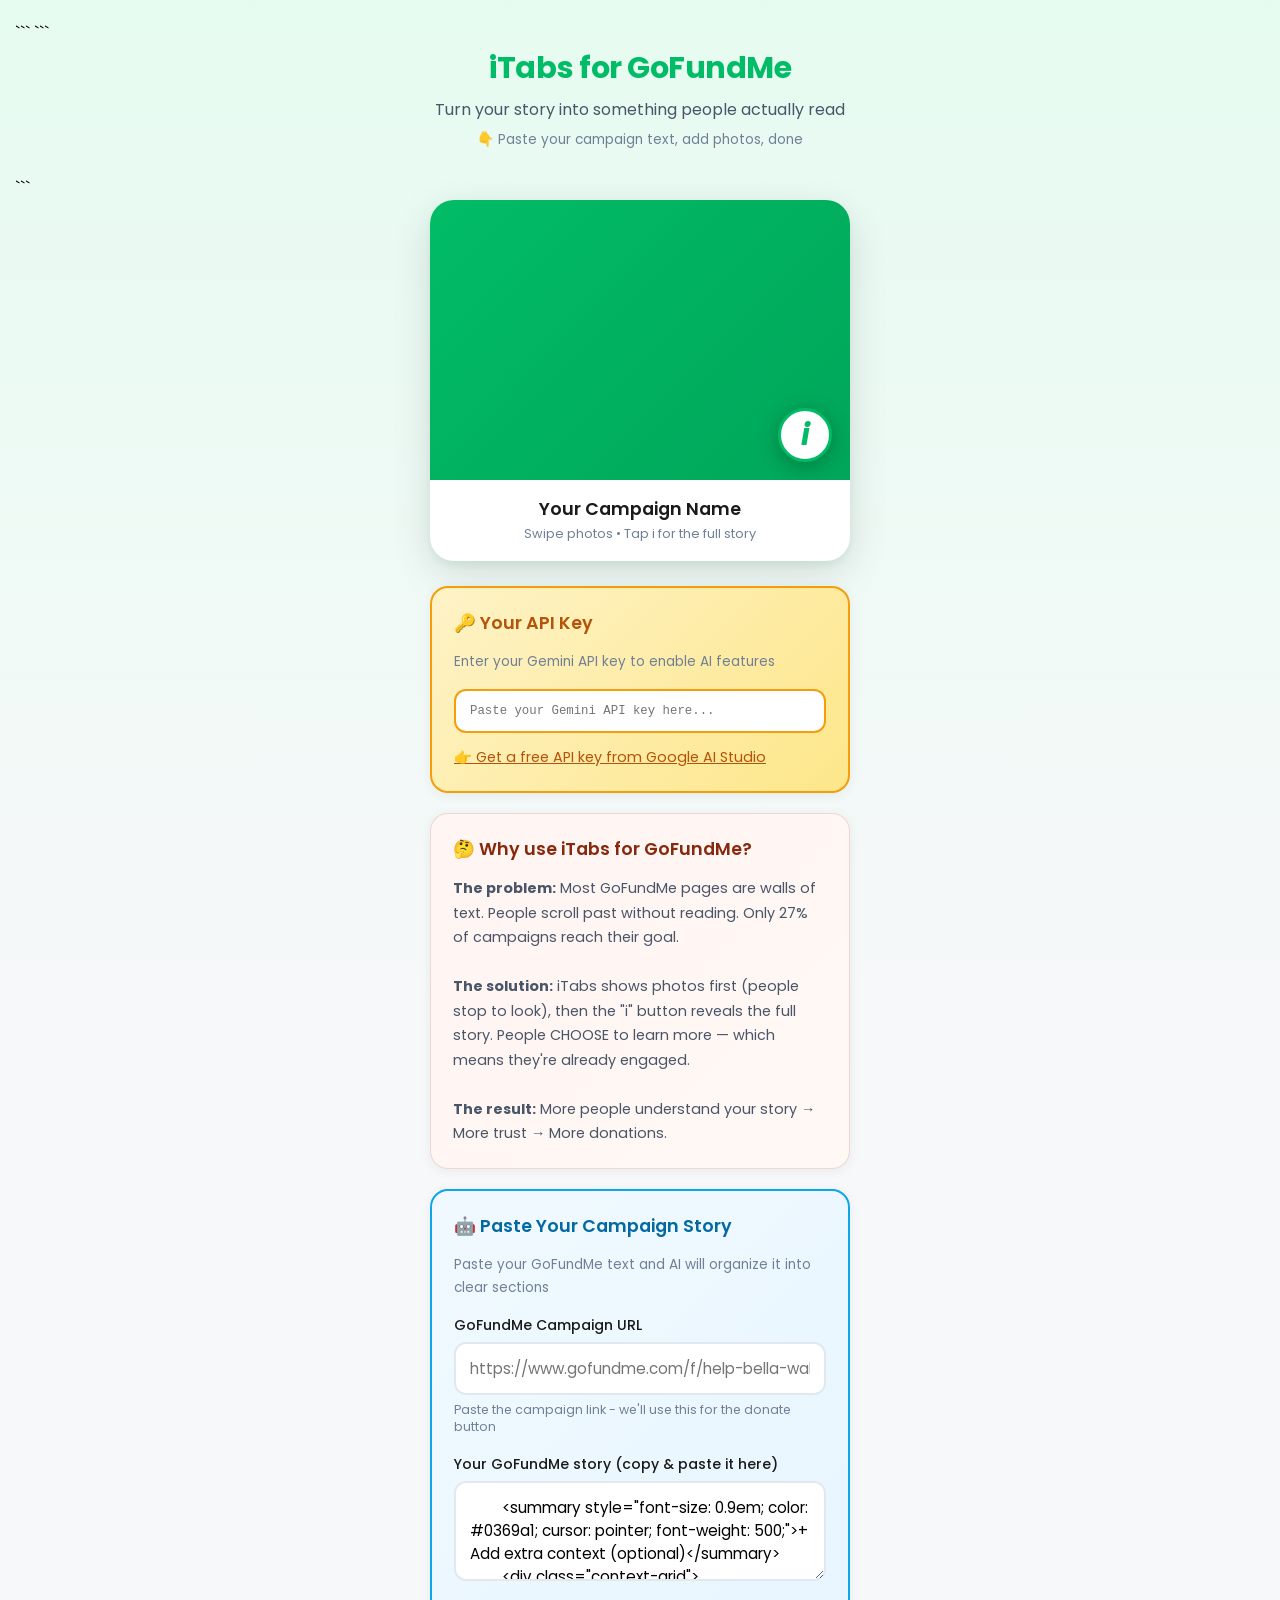
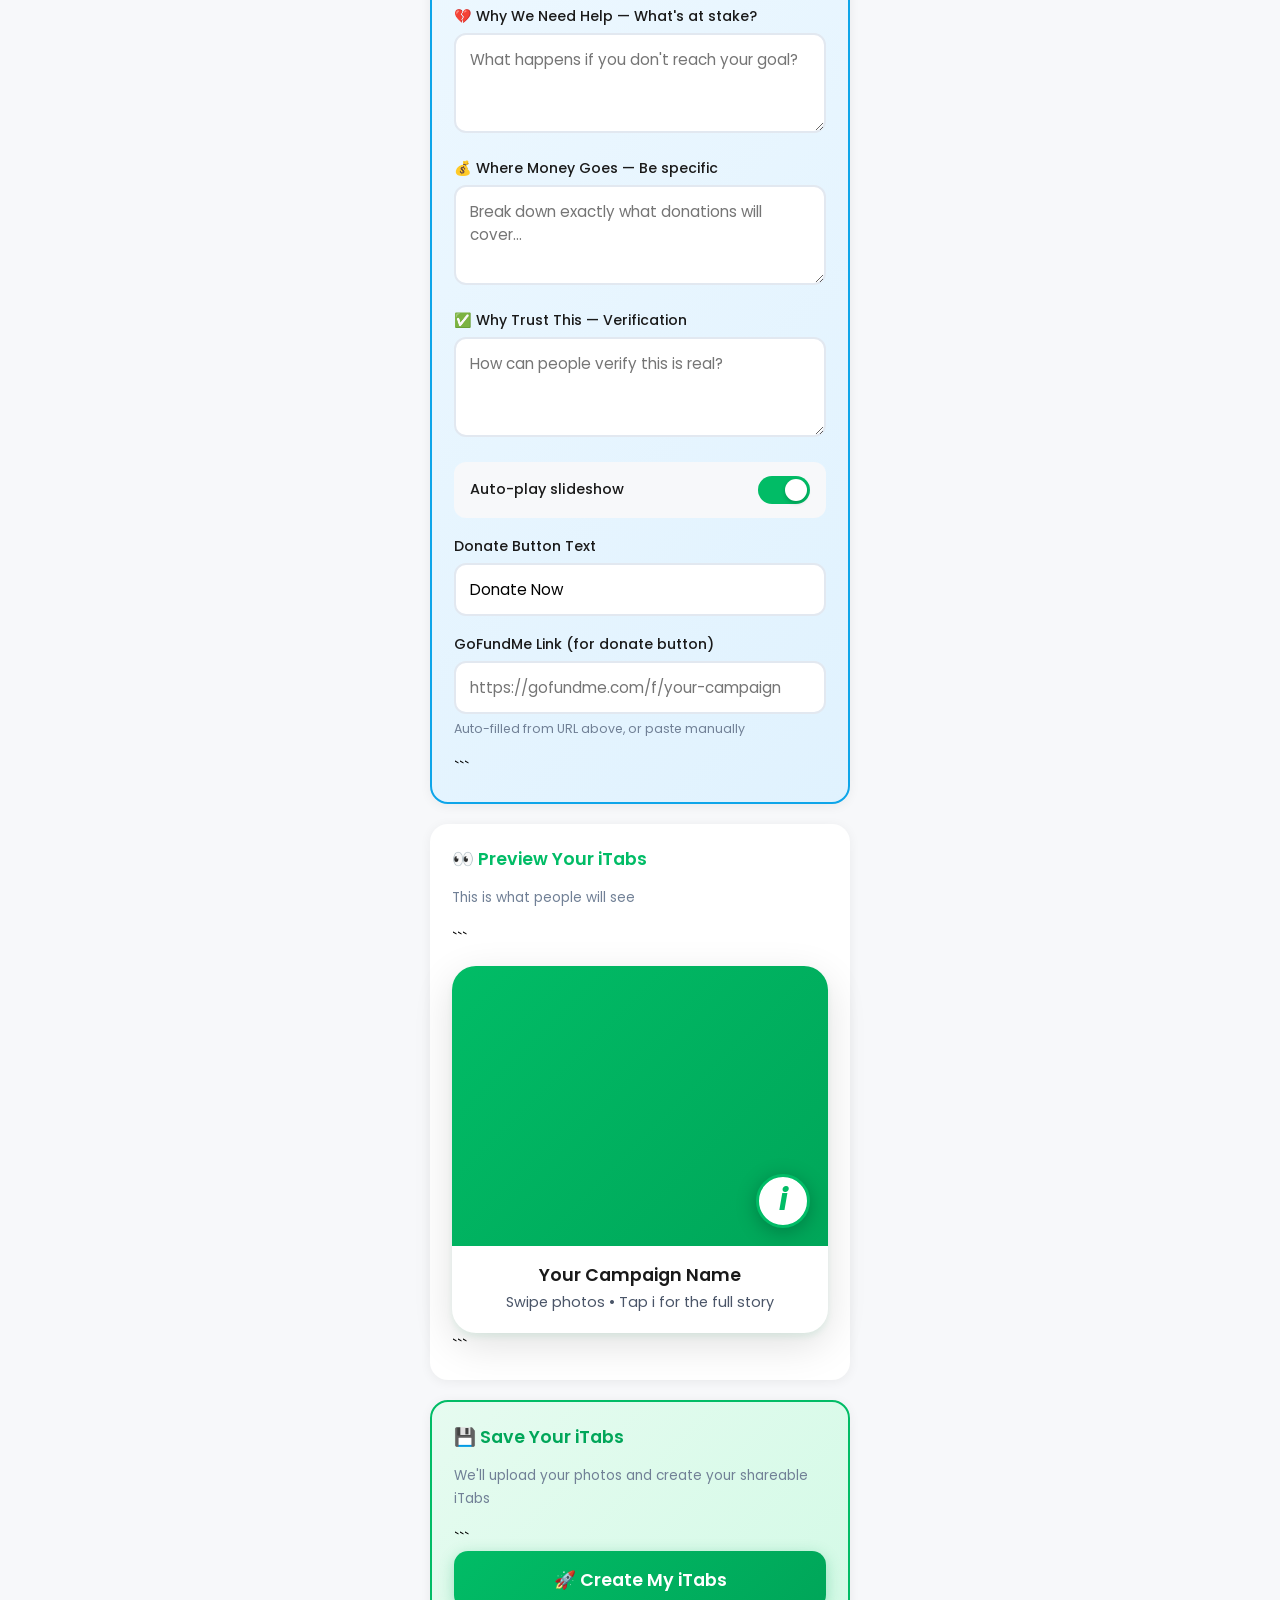
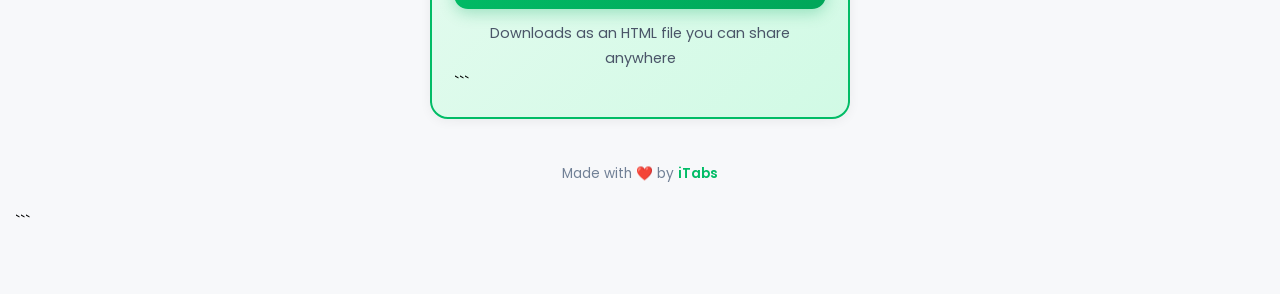
==== commit f9f80eab: "Update index.html" ====
--- a/index.html
+++ b/index.html
@@ -1,541 +1,2025 @@
 <!DOCTYPE html>
+
+<html lang="en">
+<head>
+    <meta charset="UTF-8">
+    <meta name="viewport" content="width=device-width, initial-scale=1.0, maximum-scale=1.0, user-scalable=no">
+    <title>iTabs for GoFundMe - Create Your Campaign</title>
+
+```
+<meta property="og:title" content="iTabs for GoFundMe - Make Your Campaign Stand Out">
+<meta property="og:description" content="Turn your fundraiser into a visual story people actually read. Free tool.">
+<meta property="og:type" content="website">
+
+<link rel="preconnect" href="https://fonts.googleapis.com">
+<link rel="preconnect" href="https://fonts.gstatic.com" crossorigin>
+<link href="https://fonts.googleapis.com/css2?family=Poppins:wght@400;500;600;700&display=swap" rel="stylesheet">
+
+<style>
+    :root {
+        --gfm-green: #01BC66;
+        --gfm-green-dark: #00A659;
+        --gfm-green-light: #E6FBF0;
+        --gfm-warm: #87290F;
+        --gfm-warm-light: #FFF5F2;
+        --text-dark: #1a1a1a;
+        --text-mid: #4a5568;
+        --text-light: #718096;
+        --bg-white: #ffffff;
+        --bg-grey: #f7f8fa;
+        --border-light: #e2e8f0;
+    }
+
+    * {
+        margin: 0;
+        padding: 0;
+        box-sizing: border-box;
+    }
+    
+    body {
+        font-family: 'Poppins', -apple-system, BlinkMacSystemFont, 'Segoe UI', Roboto, sans-serif;
+        background: linear-gradient(180deg, var(--gfm-green-light) 0%, var(--bg-grey) 30%);
+        min-height: 100vh;
+        padding: 20px 15px 60px;
+    }
+    
+    .page-header {
+        text-align: center;
+        margin-bottom: 25px;
+    }
+    
+    .page-header h1 {
+        font-size: 1.9em;
+        font-weight: 700;
+        color: var(--gfm-green);
+        margin-bottom: 6px;
+        letter-spacing: -0.5px;
+    }
+    
+    .page-header p {
+        color: var(--text-mid);
+        font-size: 1em;
+    }
+    
+    .page-header .hint {
+        font-size: 0.85em;
+        color: var(--text-light);
+        margin-top: 8px;
+    }
+    
+    /* Card Preview */
+    .card {
+        background: var(--bg-white);
+        border-radius: 24px;
+        overflow: hidden;
+        box-shadow: 0 4px 6px rgba(2, 169, 92, 0.08), 0 12px 40px rgba(0, 0, 0, 0.12);
+        max-width: 420px;
+        margin: 0 auto 25px;
+    }
+    
+    .slideshow-container {
+        position: relative;
+        width: 100%;
+        height: 280px;
+        background: linear-gradient(135deg, var(--gfm-green) 0%, var(--gfm-green-dark) 100%);
+        overflow: hidden;
+    }
+    
+    .slides-track {
+        display: flex;
+        height: 100%;
+        transition: transform 0.4s ease;
+    }
+    
+    .slide {
+        min-width: 100%;
+        height: 100%;
+        display: flex;
+        align-items: center;
+        justify-content: center;
+        background: linear-gradient(135deg, var(--gfm-green) 0%, var(--gfm-green-dark) 100%);
+        position: relative;
+    }
+    
+    .slide img {
+        max-width: 100%;
+        max-height: 100%;
+        object-fit: contain;
+    }
+    
+    .slide .placeholder-content {
+        text-align: center;
+        color: white;
+        padding: 80px 20px;
+    }
+    
+    .slide .placeholder-content .num {
+        width: 55px;
+        height: 55px;
+        background: rgba(255,255,255,0.2);
+        border-radius: 50%;
+        display: flex;
+        align-items: center;
+        justify-content: center;
+        font-size: 1.5em;
+        font-weight: 600;
+        margin: 0 auto 12px;
+    }
+    
+    .dots-container {
+        position: absolute;
+        bottom: 18px;
+        left: 50%;
+        transform: translateX(-50%);
+        display: flex;
+        gap: 10px;
+        z-index: 10;
+    }
+    
+    .dot {
+        width: 10px;
+        height: 10px;
+        border-radius: 50%;
+        background: rgba(255,255,255,0.4);
+        cursor: pointer;
+        transition: all 0.3s;
+        border: 2px solid white;
+    }
+    
+    .dot.active {
+        background: white;
+        transform: scale(1.25);
+    }
+    
+    .i-button {
+        position: absolute;
+        bottom: 18px;
+        right: 18px;
+        width: 54px;
+        height: 54px;
+        background: white;
+        color: var(--gfm-green);
+        border-radius: 50%;
+        display: flex;
+        align-items: center;
+        justify-content: center;
+        font-weight: 700;
+        font-size: 30px;
+        font-style: italic;
+        cursor: pointer;
+        box-shadow: 0 4px 20px rgba(0,0,0,0.25);
+        border: 3px solid var(--gfm-green);
+        z-index: 20;
+        transition: transform 0.2s;
+    }
+    
+    .i-button:hover {
+        transform: scale(1.08);
+    }
+    
+    .autoplay-indicator {
+        position: absolute;
+        top: 15px;
+        left: 15px;
+        background: rgba(0,0,0,0.4);
+        color: white;
+        padding: 5px 12px;
+        border-radius: 20px;
+        font-size: 0.75em;
+        font-weight: 500;
+        z-index: 10;
+        display: flex;
+        align-items: center;
+        gap: 6px;
+    }
+    
+    .autoplay-indicator .pulse {
+        width: 8px;
+        height: 8px;
+        background: #fff;
+        border-radius: 50%;
+        animation: pulse 1.5s infinite;
+    }
+    
+    @keyframes pulse {
+        0%, 100% { opacity: 1; transform: scale(1); }
+        50% { opacity: 0.5; transform: scale(0.85); }
+    }
+    
+    .card-content {
+        padding: 18px;
+        text-align: center;
+    }
+    
+    .card-content h2 {
+        color: var(--text-dark);
+        font-size: 1.1em;
+        font-weight: 600;
+        margin-bottom: 4px;
+        line-height: 1.3;
+    }
+    
+    .card-content p {
+        color: var(--text-light);
+        font-size: 0.8em;
+    }
+    
+    /* Sections */
+    .section-box {
+        background: var(--bg-white);
+        border-radius: 18px;
+        padding: 22px;
+        max-width: 420px;
+        margin: 0 auto 20px;
+        box-shadow: 0 2px 12px rgba(0,0,0,0.06);
+    }
+    
+    .section-box h3 {
+        color: var(--gfm-green);
+        font-size: 1.1em;
+        font-weight: 600;
+        margin-bottom: 14px;
+        display: flex;
+        align-items: center;
+        gap: 8px;
+    }
+    
+    .section-box p {
+        color: var(--text-mid);
+        font-size: 0.9em;
+        line-height: 1.7;
+    }
+    
+    .section-box .subtitle {
+        color: var(--text-light);
+        font-size: 0.85em;
+        margin-bottom: 16px;
+    }
+    
+    /* API Key Section */
+    .api-section {
+        background: linear-gradient(135deg, #fef3c7 0%, #fde68a 100%);
+        border: 2px solid #f59e0b;
+    }
+    
+    .api-section h3 {
+        color: #b45309;
+    }
+    
+    .api-key-input {
+        width: 100%;
+        padding: 13px 14px;
+        border: 2px solid #f59e0b;
+        border-radius: 12px;
+        font-size: 0.95em;
+        font-family: monospace;
+        background: white;
+    }
+    
+    .api-key-input:focus {
+        outline: none;
+        border-color: #d97706;
+        box-shadow: 0 0 0 3px rgba(245, 158, 11, 0.2);
+    }
+    
+    .api-status {
+        display: flex;
+        align-items: center;
+        gap: 8px;
+        margin-top: 10px;
+        font-size: 0.85em;
+    }
+    
+    .api-status.valid {
+        color: #059669;
+    }
+    
+    .api-status.invalid {
+        color: #dc2626;
+    }
+    
+    .api-status .status-dot {
+        width: 10px;
+        height: 10px;
+        border-radius: 50%;
+    }
+    
+    .api-status.valid .status-dot {
+        background: #059669;
+    }
+    
+    .api-status.invalid .status-dot {
+        background: #dc2626;
+    }
+    
+    /* AI Paste Section */
+    .ai-section {
+        background: linear-gradient(135deg, #f0f9ff 0%, #e0f2fe 100%);
+        border: 2px solid #0ea5e9;
+    }
+    
+    .ai-section h3 {
+        color: #0369a1;
+    }
+    
+    /* Why Section */
+    .why-section {
+        background: linear-gradient(135deg, var(--gfm-warm-light) 0%, #fff8f5 100%);
+        border: 1px solid rgba(135, 41, 15, 0.15);
+    }
+    
+    .why-section h3 {
+        color: var(--gfm-warm);
+    }
+    
+    /* Form elements */
+    .form-group {
+        margin-bottom: 18px;
+    }
+    
+    .form-group label {
+        display: block;
+        color: var(--text-dark);
+        font-size: 0.88em;
+        margin-bottom: 6px;
+        font-weight: 500;
+    }
+    
+    .form-group input,
+    .form-group textarea {
+        width: 100%;
+        padding: 13px 14px;
+        border: 2px solid var(--border-light);
+        border-radius: 12px;
+        font-size: 0.95em;
+        font-family: inherit;
+        transition: border-color 0.2s, box-shadow 0.2s;
+        background: var(--bg-white);
+    }
+    
+    .form-group input:focus,
+    .form-group textarea:focus {
+        outline: none;
+        border-color: var(--gfm-green);
+        box-shadow: 0 0 0 3px rgba(2, 169, 92, 0.1);
+    }
+    
+    .form-group textarea {
+        resize: vertical;
+        min-height: 100px;
+    }
+    
+    .form-group .hint {
+        font-size: 0.78em;
+        color: var(--text-light);
+        margin-top: 6px;
+        line-height: 1.4;
+    }
+    
+    /* Big AI Button */
+    .ai-button {
+        width: 100%;
+        padding: 16px 24px;
+        background: linear-gradient(135deg, #0ea5e9 0%, #0369a1 100%);
+        color: white;
+        border: none;
+        border-radius: 14px;
+        font-size: 1.05em;
+        font-weight: 600;
+        font-family: inherit;
+        cursor: pointer;
+        display: flex;
+        align-items: center;
+        justify-content: center;
+        gap: 10px;
+        transition: transform 0.2s, box-shadow 0.2s;
+        box-shadow: 0 4px 15px rgba(14, 165, 233, 0.3);
+    }
+    
+    .ai-button:hover {
+        transform: translateY(-2px);
+        box-shadow: 0 6px 20px rgba(14, 165, 233, 0.4);
+    }
+    
+    .ai-button:disabled {
+        opacity: 0.7;
+        cursor: not-allowed;
+        transform: none;
+    }
+    
+    /* Photo Section */
+    .photo-section {
+        background: var(--gfm-green-light);
+        border-radius: 14px;
+        padding: 18px;
+        margin-bottom: 18px;
+        border: 2px dashed rgba(2, 169, 92, 0.3);
+    }
+    
+    .photo-section h4 {
+        color: var(--gfm-green);
+        font-size: 0.95em;
+        font-weight: 600;
+        margin-bottom: 14px;
+    }
+    
+    .select-photos-btn {
+        width: 100%;
+        padding: 16px;
+        background: linear-gradient(135deg, var(--gfm-green) 0%, var(--gfm-green-dark) 100%);
+        color: white;
+        border: none;
+        border-radius: 12px;
+        font-size: 1em;
+        font-weight: 600;
+        font-family: inherit;
+        cursor: pointer;
+        display: flex;
+        align-items: center;
+        justify-content: center;
+        gap: 10px;
+        transition: transform 0.2s;
+    }
+    
+    .select-photos-btn:hover {
+        box-shadow: 0 4px 15px rgba(2, 169, 92, 0.3);
+    }
+    
+    .image-thumbs-row {
+        display: flex;
+        gap: 10px;
+        margin-top: 16px;
+        justify-content: center;
+    }
+    
+    .image-thumb {
+        width: 55px;
+        height: 55px;
+        border-radius: 12px;
+        background: rgba(255,255,255,0.8);
+        display: flex;
+        align-items: center;
+        justify-content: center;
+        font-size: 0.9em;
+        font-weight: 600;
+        color: var(--text-light);
+        overflow: hidden;
+        border: 2px solid rgba(2, 169, 92, 0.2);
+    }
+    
+    .image-thumb.filled {
+        border-color: var(--gfm-green);
+    }
+    
+    .image-thumb img {
+        width: 100%;
+        height: 100%;
+        object-fit: cover;
+    }
+    
+    /* URL inputs */
+    .url-input {
+        width: 100%;
+        padding: 11px 12px;
+        border: 2px solid var(--border-light);
+        border-radius: 10px;
+        font-size: 0.85em;
+        font-family: inherit;
+        margin-bottom: 8px;
+        background: var(--bg-white);
+    }
+    
+    .url-input:focus {
+        outline: none;
+        border-color: var(--gfm-green);
+    }
+    
+    /* Context fields */
+    .context-grid {
+        display: grid;
+        grid-template-columns: 1fr 1fr;
+        gap: 12px;
+        margin-top: 16px;
+    }
+    
+    .context-grid input {
+        padding: 11px 12px;
+        border: 2px solid var(--border-light);
+        border-radius: 10px;
+        font-size: 0.85em;
+        font-family: inherit;
+    }
+    
+    .context-grid input:focus {
+        outline: none;
+        border-color: #0ea5e9;
+    }
+    
+    /* Loading spinner */
+    .spinner {
+        width: 20px;
+        height: 20px;
+        border: 3px solid rgba(255,255,255,0.3);
+        border-top-color: white;
+        border-radius: 50%;
+        animation: spin 0.8s linear infinite;
+    }
+    
+    @keyframes spin {
+        to { transform: rotate(360deg); }
+    }
+    
+    /* Status messages */
+    .status-message {
+        padding: 12px 16px;
+        border-radius: 10px;
+        margin-top: 14px;
+        font-size: 0.9em;
+        display: none;
+    }
+    
+    .status-message.show {
+        display: block;
+    }
+    
+    .status-message.success {
+        background: #d1fae5;
+        color: #065f46;
+        border: 1px solid #6ee7b7;
+    }
+    
+    .status-message.error {
+        background: #fee2e2;
+        color: #991b1b;
+        border: 1px solid #fca5a5;
+    }
+    
+    .status-message.loading {
+        background: #e0f2fe;
+        color: #0369a1;
+        border: 1px solid #7dd3fc;
+        display: flex;
+        align-items: center;
+        gap: 10px;
+    }
+    
+    /* Edit Section */
+    .edit-section {
+        background: var(--bg-white);
+        border-radius: 18px;
+        padding: 22px;
+        max-width: 420px;
+        margin: 0 auto 20px;
+        box-shadow: 0 2px 12px rgba(0,0,0,0.06);
+    }
+    
+    .edit-section h3 {
+        color: var(--gfm-green);
+        font-size: 1.1em;
+        font-weight: 600;
+        margin-bottom: 6px;
+    }
+    
+    .edit-section .subtitle {
+        color: var(--text-light);
+        font-size: 0.85em;
+        margin-bottom: 18px;
+    }
+    
+    /* Toggle switch */
+    .toggle-row {
+        display: flex;
+        align-items: center;
+        justify-content: space-between;
+        padding: 14px 16px;
+        background: var(--bg-grey);
+        border-radius: 12px;
+        margin-bottom: 18px;
+    }
+    
+    .toggle-row label {
+        font-size: 0.9em;
+        font-weight: 500;
+        color: var(--text-dark);
+    }
+    
+    .toggle-switch {
+        position: relative;
+        width: 52px;
+        height: 28px;
+    }
+    
+    .toggle-switch input {
+        opacity: 0;
+        width: 0;
+        height: 0;
+    }
+    
+    .toggle-slider {
+        position: absolute;
+        cursor: pointer;
+        top: 0;
+        left: 0;
+        right: 0;
+        bottom: 0;
+        background-color: #ccc;
+        transition: .3s;
+        border-radius: 28px;
+    }
+    
+    .toggle-slider:before {
+        position: absolute;
+        content: "";
+        height: 22px;
+        width: 22px;
+        left: 3px;
+        bottom: 3px;
+        background-color: white;
+        transition: .3s;
+        border-radius: 50%;
+        box-shadow: 0 2px 4px rgba(0,0,0,0.2);
+    }
+    
+    .toggle-switch input:checked + .toggle-slider {
+        background-color: var(--gfm-green);
+    }
+    
+    .toggle-switch input:checked + .toggle-slider:before {
+        transform: translateX(24px);
+    }
+    
+    /* Save Section */
+    .save-section {
+        background: linear-gradient(135deg, var(--gfm-green-light) 0%, #d1fae5 100%);
+        border: 2px solid var(--gfm-green);
+    }
+    
+    .save-section h3 {
+        color: var(--gfm-green-dark);
+    }
+    
+    .save-button {
+        width: 100%;
+        padding: 16px 24px;
+        background: linear-gradient(135deg, var(--gfm-green) 0%, var(--gfm-green-dark) 100%);
+        color: white;
+        border: none;
+        border-radius: 14px;
+        font-size: 1.1em;
+        font-weight: 600;
+        font-family: inherit;
+        cursor: pointer;
+        display: flex;
+        align-items: center;
+        justify-content: center;
+        gap: 10px;
+        transition: transform 0.2s, box-shadow 0.2s;
+        box-shadow: 0 4px 15px rgba(2, 169, 92, 0.3);
+        margin-bottom: 12px;
+    }
+    
+    .save-button:hover {
+        transform: translateY(-2px);
+        box-shadow: 0 6px 20px rgba(2, 169, 92, 0.4);
+    }
+    
+    .save-button:disabled {
+        opacity: 0.7;
+        cursor: not-allowed;
+        transform: none;
+    }
+    
+    .save-note {
+        font-size: 0.8em;
+        color: var(--text-light);
+        text-align: center;
+    }
+    
+    /* Action Buttons */
+    .action-buttons {
+        display: flex;
+        gap: 10px;
+        flex-wrap: wrap;
+    }
+    
+    .action-btn {
+        flex: 1;
+        min-width: calc(33% - 10px);
+        padding: 12px 10px;
+        border: 2px solid var(--border-light);
+        background: var(--bg-white);
+        border-radius: 10px;
+        font-size: 0.85em;
+        font-weight: 500;
+        font-family: inherit;
+        cursor: pointer;
+        transition: all 0.2s;
+        color: var(--text-mid);
+    }
+    
+    .action-btn:hover {
+        border-color: var(--gfm-green);
+        background: var(--gfm-green-light);
+        color: var(--gfm-green);
+    }
+    
+    .action-btn.clear-btn:hover {
+        border-color: #ef4444;
+        background: #fef2f2;
+        color: #dc2626;
+    }
+    
+    /* Footer */
+    .footer {
+        text-align: center;
+        padding: 25px 20px;
+        max-width: 420px;
+        margin: 0 auto;
+    }
+    
+    .footer p {
+        color: var(--text-light);
+        font-size: 0.85em;
+    }
+    
+    .footer a {
+        color: var(--gfm-green);
+        text-decoration: none;
+        font-weight: 600;
+    }
+    
+    /* ========== POPUP STYLES ========== */
+    .popup-overlay {
+        display: none;
+        position: fixed;
+        top: 0;
+        left: 0;
+        right: 0;
+        bottom: 0;
+        background: rgba(0,0,0,0.75);
+        z-index: 1000;
+        align-items: center;
+        justify-content: center;
+        padding: 15px;
+        backdrop-filter: blur(5px);
+    }
+    
+    .popup-overlay.active {
+        display: flex;
+    }
+    
+    .popup {
+        background: var(--bg-white);
+        border-radius: 24px;
+        max-width: 420px;
+        width: 100%;
+        max-height: 85vh;
+        overflow-y: auto;
+        position: relative;
+        animation: slideUp 0.3s ease;
+    }
+    
+    @keyframes slideUp {
+        from { transform: translateY(50px); opacity: 0; }
+        to { transform: translateY(0); opacity: 1; }
+    }
+    
+    .popup-header {
+        background: linear-gradient(135deg, var(--gfm-green) 0%, var(--gfm-green-dark) 100%);
+        color: white;
+        padding: 26px 22px;
+        text-align: center;
+        position: sticky;
+        top: 0;
+        z-index: 10;
+    }
+    
+    .popup-header h3 {
+        font-size: 1.35em;
+        font-weight: 600;
+        margin-bottom: 4px;
+    }
+    
+    .popup-header p {
+        opacity: 0.9;
+        font-size: 0.9em;
+    }
+    
+    .close-btn {
+        position: absolute;
+        top: 14px;
+        right: 14px;
+        width: 34px;
+        height: 34px;
+        background: rgba(255,255,255,0.2);
+        border: none;
+        border-radius: 50%;
+        color: white;
+        font-size: 22px;
+        cursor: pointer;
+        display: flex;
+        align-items: center;
+        justify-content: center;
+    }
+    
+    .popup-body {
+        padding: 24px;
+    }
+    
+    .popup-section {
+        margin-bottom: 22px;
+    }
+    
+    .popup-section h4 {
+        color: var(--gfm-green);
+        font-size: 1.05em;
+        font-weight: 600;
+        margin-bottom: 8px;
+        display: flex;
+        align-items: center;
+        gap: 8px;
+    }
+    
+    .popup-section p {
+        color: var(--text-mid);
+        line-height: 1.7;
+        font-size: 0.95em;
+    }
+    
+    .hook-box {
+        background: linear-gradient(135deg, var(--gfm-green-light) 0%, #f0fff6 100%);
+        border-left: 4px solid var(--gfm-green);
+        padding: 18px 20px;
+        margin-bottom: 24px;
+        border-radius: 0 14px 14px 0;
+    }
+    
+    .hook-text {
+        font-size: 1.15em;
+        font-weight: 600;
+        color: var(--text-dark);
+        line-height: 1.5;
+        margin: 0;
+    }
+    
+    .popup-button {
+        display: block;
+        width: 100%;
+        padding: 16px;
+        background: linear-gradient(135deg, var(--gfm-green) 0%, var(--gfm-green-dark) 100%);
+        color: white;
+        text-align: center;
+        text-decoration: none;
+        border-radius: 14px;
+        font-weight: 600;
+        font-size: 1.05em;
+        font-family: inherit;
+        margin-top: 24px;
+        border: none;
+        cursor: pointer;
+        transition: transform 0.2s;
+        box-shadow: 0 4px 15px rgba(2, 169, 92, 0.3);
+    }
+    
+    .popup-button:hover {
+        transform: translateY(-2px);
+    }
+</style>
+```
+
+</head>
+<body>
+    <div class="page-header">
+        <h1>iTabs for GoFundMe</h1>
+        <p>Turn your story into something people actually read</p>
+        <p class="hint">👇 Paste your campaign text, add photos, done</p>
+    </div>
+
+```
+<!-- Preview Card -->
+<div class="card">
+    <div class="slideshow-container" id="slideshow">
+        <div class="autoplay-indicator" id="autoplayIndicator" style="display: none;">
+            <div class="pulse"></div>
+            <span>Auto</span>
+        </div>
+        <div class="slides-track" id="slidesTrack"></div>
+        <div class="dots-container" id="dotsContainer"></div>
+        <div class="i-button" onclick="openPopup()">i</div>
+    </div>
+    <div class="card-content">
+        <h2 id="previewTitle">Your Campaign Name</h2>
+        <p>Swipe photos • Tap i for the full story</p>
+    </div>
+</div>
+
+<!-- API Key Section -->
+<div class="section-box api-section">
+    <h3>🔑 Your API Key</h3>
+    <p class="subtitle">Enter your Gemini API key to enable AI features</p>
+    
+    <input type="password" 
+           id="geminiApiKey" 
+           class="api-key-input" 
+           placeholder="Paste your Gemini API key here..."
+           oninput="saveApiKey(this.value)">
+    
+    <div class="api-status" id="apiStatus" style="display: none;">
+        <span class="status-dot"></span>
+        <span id="apiStatusText"></span>
+    </div>
+    
+    <p class="hint" style="margin-top: 12px;">
+        <a href="https://aistudio.google.com/app/apikey" target="_blank" style="color: #b45309;">
+            👉 Get a free API key from Google AI Studio
+        </a>
+    </p>
+</div>
+
+<!-- Why iTabs -->
+<div class="section-box why-section">
+    <h3>🤔 Why use iTabs for GoFundMe?</h3>
+    <p>
+        <strong>The problem:</strong> Most GoFundMe pages are walls of text. People scroll past without reading. Only 27% of campaigns reach their goal.<br><br>
+        <strong>The solution:</strong> iTabs shows photos first (people stop to look), then the "i" button reveals the full story. People CHOOSE to learn more — which means they're already engaged.<br><br>
+        <strong>The result:</strong> More people understand your story → More trust → More donations.
+    </p>
+</div>
+
+<!-- AI Paste Section -->
+<div class="section-box ai-section">
+    <h3>🤖 Paste Your Campaign Story</h3>
+    <p class="subtitle">Paste your GoFundMe text and AI will organize it into clear sections</p>
+    
+    <div class="form-group">
+        <label>GoFundMe Campaign URL</label>
+        <input type="url" id="gofundmeUrl" placeholder="https://www.gofundme.com/f/help-bella-walk..." oninput="handleUrlPaste(this.value)">
+        <p class="hint">Paste the campaign link - we'll use this for the donate button</p>
+    </div>
+    
+    <div class="form-group">
+        <label>Your GoFundMe story (copy & paste it here)</label>
+        <textarea id="storyText" placeholder="Paste your GoFundMe campaign text here...
+```
+
+Or just describe your situation:
+
+- What happened?
+- Who needs help?
+- How much do you need and for what?
+- Why should people trust this?” style=“min-height: 150px;” oninput=“checkForUrl(this.value)”></textarea>
+  </div>
+  
+  ```
+    <details style="margin-bottom: 16px;">
+        <summary style="font-size: 0.9em; color: #0369a1; cursor: pointer; font-weight: 500;">+ Add extra context (optional)</summary>
+        <div class="context-grid">
+            <input type="text" id="contextWho" placeholder="Who are you? (sister, friend...)">
+            <input type="text" id="contextUrgency" placeholder="Urgency? (surgery in 2 weeks)">
+            <input type="text" id="contextLocation" placeholder="Location? (Perth, Sydney)">
+            <input type="text" id="contextTried" placeholder="What's been tried?">
+        </div>
+        <div class="form-group" style="margin-top: 12px; margin-bottom: 0;">
+            <input type="text" id="contextExtra" placeholder="Anything else people should know?">
+        </div>
+    </details>
+    
+    <button class="ai-button" id="aiButton" onclick="processWithAI()">
+        <span id="aiButtonText">✨ Let AI Organize This</span>
+    </button>
+    
+    <div class="status-message" id="statusMessage"></div>
+  ```
+  
+    </div>
+  
+    <!-- Action Buttons -->
+  
+    <div class="section-box" style="padding: 16px;">
+        <div class="action-buttons">
+            <button class="action-btn clear-btn" onclick="clearForm()">
+                🗑️ Clear All
+            </button>
+            <button class="action-btn template-btn" onclick="loadExample()">
+                📋 Load Example
+            </button>
+            <button class="action-btn reset-btn" onclick="resetPhotos()">
+                🖼️ Clear Photos
+            </button>
+        </div>
+    </div>
+  
+    <!-- Photos Section -->
+  
+    <div class="section-box">
+        <h3>📷 Add Your Photos</h3>
+        <p class="subtitle">Photos make people stop scrolling. Choose up to 5.</p>
+  
+  ```
+    <div class="photo-section">
+        <button type="button" class="select-photos-btn" onclick="document.getElementById('photosPicker').click()">
+            📱 Select Photos from Phone
+        </button>
+        <p style="text-align: center; font-size: 0.8em; color: var(--text-light); margin-top: 10px;">
+            Photos will be uploaded when you save
+        </p>
+        
+        <input type="file" id="photosPicker" accept="image/*" multiple style="display:none" onchange="handlePhotoSelect(this)">
+        
+        <div class="image-thumbs-row" id="thumbsRow">
+            <div class="image-thumb" id="thumb1"><span>1</span></div>
+            <div class="image-thumb" id="thumb2"><span>2</span></div>
+            <div class="image-thumb" id="thumb3"><span>3</span></div>
+            <div class="image-thumb" id="thumb4"><span>4</span></div>
+            <div class="image-thumb" id="thumb5"><span>5</span></div>
+        </div>
+        
+        <!-- URL paste option -->
+        <details style="margin-top: 16px;">
+            <summary style="font-size: 0.9em; color: var(--gfm-green); cursor: pointer; font-weight: 500;">Or paste image URLs instead ▾</summary>
+            <div style="margin-top: 12px;">
+                <p style="font-size: 0.8em; color: var(--text-light); margin-bottom: 10px;">
+                    💡 Right-click any image online → "Copy image address" then paste below
+                </p>
+                <input type="url" class="url-input" id="imageUrl1" placeholder="Image 1 URL..." oninput="handleUrlInput(1, this.value)">
+                <input type="url" class="url-input" id="imageUrl2" placeholder="Image 2 URL..." oninput="handleUrlInput(2, this.value)">
+                <input type="url" class="url-input" id="imageUrl3" placeholder="Image 3 URL..." oninput="handleUrlInput(3, this.value)">
+                <input type="url" class="url-input" id="imageUrl4" placeholder="Image 4 URL..." oninput="handleUrlInput(4, this.value)">
+                <input type="url" class="url-input" id="imageUrl5" placeholder="Image 5 URL..." oninput="handleUrlInput(5, this.value)">
+            </div>
+        </details>
+    </div>
+  ```
+  
+    </div>
+  
+    <!-- Edit Content Section -->
+  
+    <div class="edit-section">
+        <h3>✏️ Edit Content</h3>
+        <p class="subtitle">AI filled these in — tweak as needed</p>
+  
+  ```
+    <div class="form-group">
+        <label>Campaign Name</label>
+        <input type="text" id="campaignName" placeholder="e.g. Help Sarah Fight Cancer" oninput="updatePreview()">
+    </div>
+    
+    <div class="form-group">
+        <label>💬 The Hook — One sentence that says it all</label>
+        <input type="text" id="hookLine" placeholder="e.g. Sarah is a single mum fighting cancer. She needs your help." oninput="updatePreview()">
+        <p class="hint">This appears first in the popup — make it count</p>
+    </div>
+    
+    <div class="form-group">
+        <label>🚨 The Crisis — What happened?</label>
+        <textarea id="section1" placeholder="What crisis or situation led to this campaign?" oninput="updatePreview()"></textarea>
+    </div>
+    
+    <div class="form-group">
+        <label>💔 Why We Need Help — What's at stake?</label>
+        <textarea id="section2" placeholder="What happens if you don't reach your goal?" oninput="updatePreview()"></textarea>
+    </div>
+    
+    <div class="form-group">
+        <label>💰 Where Money Goes — Be specific</label>
+        <textarea id="section3" placeholder="Break down exactly what donations will cover..." oninput="updatePreview()"></textarea>
+    </div>
+    
+    <div class="form-group">
+        <label>✅ Why Trust This — Verification</label>
+        <textarea id="section4" placeholder="How can people verify this is real?" oninput="updatePreview()"></textarea>
+    </div>
+    
+    <div class="toggle-row">
+        <label>Auto-play slideshow</label>
+        <div class="toggle-switch">
+            <input type="checkbox" id="autoplayToggle" checked onchange="toggleAutoplay()">
+            <span class="toggle-slider"></span>
+        </div>
+    </div>
+    
+    <div class="form-group">
+        <label>Donate Button Text</label>
+        <input type="text" id="buttonText" placeholder="e.g. Donate Now" value="Donate Now" oninput="updatePreview()">
+    </div>
+    
+    <div class="form-group">
+        <label>GoFundMe Link (for donate button)</label>
+        <input type="url" id="buttonLink" placeholder="https://gofundme.com/f/your-campaign" oninput="updatePreview()">
+        <p class="hint">Auto-filled from URL above, or paste manually</p>
+    </div>
+  ```
+  
+    </div>
+  
+    <!-- Preview Before Save -->
+  
+    <div class="section-box">
+        <h3>👀 Preview Your iTabs</h3>
+        <p class="subtitle">This is what people will see</p>
+  
+  ```
+    <div class="card" style="margin: 15px auto 0;">
+        <div class="slideshow-container" id="slideshow2">
+            <div class="autoplay-indicator" id="autoplayIndicator2" style="display: none;">
+                <div class="pulse"></div>
+                <span>Auto</span>
+            </div>
+            <div class="slides-track" id="slidesTrack2"></div>
+            <div class="dots-container" id="dotsContainer2"></div>
+            <div class="i-button" onclick="openPopup()">i</div>
+        </div>
+        <div class="card-content">
+            <h2 id="previewTitle2">Your Campaign Name</h2>
+            <p>Swipe photos • Tap i for the full story</p>
+        </div>
+    </div>
+  ```
+  
+    </div>
+  
+    <!-- Save Section -->
+  
+    <div class="section-box save-section">
+        <h3>💾 Save Your iTabs</h3>
+        <p class="subtitle">We'll upload your photos and create your shareable iTabs</p>
+  
+  ```
+    <button class="save-button" id="saveButton" onclick="saveAndDownload()">
+        <span id="saveButtonText">🚀 Create My iTabs</span>
+    </button>
+    
+    <p class="save-note">Downloads as an HTML file you can share anywhere</p>
+    
+    <div class="status-message" id="saveStatus"></div>
+  ```
+  
+    </div>
+  
+    <!-- Footer -->
+  
+    <div class="footer">
+        <p>Made with ❤️ by <a href="https://itabs.ai" target="_blank">iTabs</a></p>
+    </div>
+  
+    <!-- Popup -->
+  
+    <div class="popup-overlay" id="popup" onclick="closePopup(event)">
+        <div class="popup" onclick="event.stopPropagation()">
+            <div class="popup-header">
+                <button class="close-btn" onclick="closePopup()">&times;</button>
+                <h3 id="popupTitle">Campaign Name</h3>
+                <p>The full story</p>
+            </div>
+            <div class="popup-body">
+                <div class="hook-box" id="hookBox" style="display: none;">
+                    <p id="popupHook" class="hook-text"></p>
+                </div>
+  
+  ```
+            <div class="popup-section" id="popupSection1">
+                <h4>🚨 The Crisis</h4>
+                <p id="popupText1"></p>
+            </div>
+            
+            <div class="popup-section" id="popupSection2">
+                <h4>💔 Why We Need Help</h4>
+                <p id="popupText2"></p>
+            </div>
+            
+            <div class="popup-section" id="popupSection3">
+                <h4>💰 Where Money Goes</h4>
+                <p id="popupText3"></p>
+            </div>
+            
+            <div class="popup-section" id="popupSection4">
+                <h4>✅ Why Trust This</h4>
+                <p id="popupText4"></p>
+            </div>
+            
+            <a href="#" id="popupButton" class="popup-button" target="_blank">Donate Now</a>
+        </div>
+    </div>
+  ```
+  
+    </div>
+  
+    <script>
+        // ImgBB API Key
+        const IMGBB_API_KEY = '59cd5b2935b5b01bc744b5b0a1d26ee0';
+        
+        // State
+        let currentSlide = 0;
+        let autoplayInterval = null;
+        let selectedPhotos = [];
+        let photoDataUrls = [];
+        let uploadedImageUrls = [];
+        
+        // Initialize
+        document.addEventListener('DOMContentLoaded', function() {
+            const savedApiKey = localStorage.getItem('gemini_api_key');
+            if (savedApiKey) {
+                document.getElementById('geminiApiKey').value = savedApiKey;
+                updateApiStatus(true, 'API key saved ✓');
+            }
+            
+            // Prefill with Bella's campaign
+            loadBellaDemo();
+            
+            setupTouchEvents();
+            if (document.getElementById('autoplayToggle').checked) {
+                startAutoplay();
+            }
+        });
+        
+        function loadBellaDemo() {
+            // GoFundMe URL
+            document.getElementById('gofundmeUrl').value = "https://www.gofundme.com/f/help-bella-walk-run-be-a-puppy-again";
+            
+            // Campaign details
+            document.getElementById('campaignName').value = "Help Bella Walk Again";
+            document.getElementById('hookLine').value = "Bella is a 3-year-old rescue dog who needs surgery to walk, run, and play again. We need $5,000 to save her.";
+            document.getElementById('section1').value = "Bella was hit by a car 2 weeks ago. She survived, but her back legs are badly injured. Without surgery, she'll never walk properly again. She's in pain every day and it breaks our hearts to see her struggle.";
+            document.getElementById('section2').value = "Bella is only 3 years old with so much life ahead of her. She's the happiest dog - always wagging her tail even now. We can't let her spend her life unable to run and play. She deserves a chance to be a puppy again.";
+            document.getElementById('section3').value = "$3,500 for surgery at Perth Veterinary Specialists. $800 for post-op care and medication. $500 for physical therapy sessions. $200 for follow-up appointments and x-rays.";
+            document.getElementById('section4').value = "I'm Haylee, Bella's owner. All vet bills and medical records are available. I'll post weekly updates with photos of Bella's recovery. You can contact Perth Vet Specialists directly to verify her treatment plan.";
+            document.getElementById('buttonText').value = "Donate to Help Bella";
+            document.getElementById('buttonLink').value = "https://www.gofundme.com/f/help-bella-walk-run-be-a-puppy-again";
+            
+            // Demo photos
+            const bellaPhotos = [
+                "https://images.unsplash.com/photo-1587300003388-59208cc962cb?w=600",
+                "https://images.unsplash.com/photo-1552053831-71594a27632d?w=600",
+                "https://images.unsplash.com/photo-1517849845537-4d257902454a?w=600"
+            ];
+            
+            photoDataUrls = bellaPhotos;
+            uploadedImageUrls = bellaPhotos;
+            
+            bellaPhotos.forEach((url, index) => {
+                const thumb = document.getElementById('thumb' + (index + 1));
+                thumb.innerHTML = `<img src="${url}" alt="Photo ${index + 1}">`;
+                thumb.classList.add('filled');
+            });
+            
+            updatePreview();
+        }
+        
+        // ========== API KEY MANAGEMENT ==========
+        function saveApiKey(key) {
+            key = key.trim();
+            if (key) {
+                localStorage.setItem('gemini_api_key', key);
+                updateApiStatus(true, 'API key saved ✓');
+            } else {
+                localStorage.removeItem('gemini_api_key');
+                updateApiStatus(false, 'No API key');
+            }
+        }
+        
+        function updateApiStatus(valid, message) {
+            const statusEl = document.getElementById('apiStatus');
+            const textEl = document.getElementById('apiStatusText');
+            
+            statusEl.style.display = 'flex';
+            statusEl.className = 'api-status ' + (valid ? 'valid' : 'invalid');
+            textEl.textContent = message;
+        }
+        
+        function getApiKey() {
+            const inputKey = document.getElementById('geminiApiKey').value.trim();
+            if (inputKey) return inputKey;
+            return localStorage.getItem('gemini_api_key') || '';
+        }
+        
+        // ========== URL EXTRACTION ==========
+        function extractGofundmeUrl(text) {
+            const patterns = [
+                /https?:\/\/(www\.)?gofundme\.com\/f\/[a-zA-Z0-9-]+/gi,
+                /gofundme\.com\/f\/[a-zA-Z0-9-]+/gi
+            ];
+            
+            for (const pattern of patterns) {
+                const matches = text.match(pattern);
+                if (matches && matches.length > 0) {
+                    let url = matches[0];
+                    if (!url.startsWith('http')) {
+                        url = 'https://www.' + url;
+                    }
+                    return url;
+                }
+            }
+            return null;
+        }
+        
+        function checkForUrl(text) {
+            const url = extractGofundmeUrl(text);
+            if (url) {
+                document.getElementById('gofundmeUrl').value = url;
+                document.getElementById('buttonLink').value = url;
+                updatePreview();
+            }
+        }
+        
+        function handleUrlPaste(url) {
+            url = url.trim();
+            if (url) {
+                document.getElementById('buttonLink').value = url;
+                updatePreview();
+            }
+        }
+        
+        // ========== AI PROCESSING ==========
+        async function processWithAI() {
+            const apiKey = getApiKey();
+            const storyText = document.getElementById('storyText').value.trim();
+            
+            if (!apiKey) {
+                showStatus('statusMessage', '⚠️ Please enter your Gemini API key first (yellow box above)', 'error');
+                document.getElementById('geminiApiKey').focus();
+                return;
+            }
+            
+            if (!storyText) {
+                showStatus('statusMessage', 'Please paste your campaign story first', 'error');
+                return;
+            }
+            
+            const contextWho = document.getElementById('contextWho').value.trim();
+            const contextUrgency = document.getElementById('contextUrgency').value.trim();
+            const contextLocation = document.getElementById('contextLocation').value.trim();
+            const contextTried = document.getElementById('contextTried').value.trim();
+            const contextExtra = document.getElementById('contextExtra').value.trim();
+            
+            let contextInfo = '';
+            if (contextWho) contextInfo += `\nWho is writing this: ${contextWho}`;
+            if (contextUrgency) contextInfo += `\nUrgency: ${contextUrgency}`;
+            if (contextLocation) contextInfo += `\nLocation: ${contextLocation}`;
+            if (contextTried) contextInfo += `\nWhat's been tried: ${contextTried}`;
+            if (contextExtra) contextInfo += `\nExtra info: ${contextExtra}`;
+            
+            const button = document.getElementById('aiButton');
+            const buttonText = document.getElementById('aiButtonText');
+            
+            button.disabled = true;
+            buttonText.innerHTML = '<div class="spinner"></div> Processing...';
+            showStatus('statusMessage', 'AI is organizing your story...', 'loading');
+            
+            const prompt = `You are helping organize a GoFundMe campaign story into clear sections.
+
+Here is the campaign story:
+“””
+${storyText}
+“””
+${contextInfo ? `\nAdditional context:${contextInfo}` : ‘’}
+
+Please extract and organize this into the following JSON format. Use ONLY facts from the provided text - do not invent anything. Write in first person if the original is first person, or third person if appropriate.
+
+{
+“campaignName”: “A short, compelling campaign title (max 8 words)”,
+“hook”: “One powerful sentence that summarizes the entire situation and need (max 25 words)”,
+“crisis”: “What happened? The situation that led to this campaign (2-4 sentences)”,
+“whyHelp”: “What’s at stake? Why is help needed urgently? (2-4 sentences)”,
+“whereMoney”: “Specific breakdown of what donations will cover (be specific with amounts if mentioned)”,
+“whyTrust”: “How can people verify this is real? Who is running this? (2-3 sentences)”
+}
+
+Respond with ONLY the JSON, no other text.`;
+
+```
+        try {
+            const response = await fetch(`https://generativelanguage.googleapis.com/v1beta/models/gemini-2.0-flash:generateContent?key=${apiKey}`, {
+                method: 'POST',
+                headers: { 'Content-Type': 'application/json' },
+                body: JSON.stringify({
+                    contents: [{ parts: [{ text: prompt }] }],
+                    generationConfig: {
+                        temperature: 0.3,
+                        maxOutputTokens: 1000
+                    }
+                })
+            });
+            
+            if (!response.ok) {
+                const errorData = await response.json();
+                if (errorData.error?.message?.includes('API key')) {
+                    updateApiStatus(false, 'Invalid API key');
+                    throw new Error('Invalid API key. Please check your Gemini API key.');
+                }
+                throw new Error(errorData.error?.message || 'API request failed');
+            }
+            
+            updateApiStatus(true, 'API key working ✓');
+            
+            const data = await response.json();
+            
+            if (data.candidates && data.candidates[0]?.content?.parts?.[0]?.text) {
+                let resultText = data.candidates[0].content.parts[0].text;
+                resultText = resultText.replace(/```json\n?/g, '').replace(/```\n?/g, '').trim();
+                
+                const result = JSON.parse(resultText);
+                
+                document.getElementById('campaignName').value = result.campaignName || '';
+                document.getElementById('hookLine').value = result.hook || '';
+                document.getElementById('section1').value = result.crisis || '';
+                document.getElementById('section2').value = result.whyHelp || '';
+                document.getElementById('section3').value = result.whereMoney || '';
+                document.getElementById('section4').value = result.whyTrust || '';
+                
+                // Also set the button link if we have a GoFundMe URL
+                const gofundmeUrl = document.getElementById('gofundmeUrl').value.trim();
+                if (gofundmeUrl) {
+                    document.getElementById('buttonLink').value = gofundmeUrl;
+                }
+                
+                updatePreview();
+                showStatus('statusMessage', '✅ Done! Scroll down to review and add photos.', 'success');
+            } else {
+                throw new Error('Unexpected response format');
+            }
+        } catch (error) {
+            console.error('AI Error:', error);
+            showStatus('statusMessage', 'Something went wrong: ' + error.message, 'error');
+        }
+        
+        button.disabled = false;
+        buttonText.textContent = '✨ Let AI Organize This';
+    }
+    
+    // ========== PHOTO HANDLING ==========
+    function handlePhotoSelect(input) {
+        const files = Array.from(input.files).slice(0, 5);
+        selectedPhotos = files;
+        photoDataUrls = [];
+        
+        files.forEach((file, index) => {
+            const reader = new FileReader();
+            reader.onload = function(e) {
+                photoDataUrls[index] = e.target.result;
+                updateThumbnail(index + 1, e.target.result);
+                updatePreview();
+            };
+            reader.readAsDataURL(file);
+        });
+        
+        for (let i = files.length + 1; i <= 5; i++) {
+            clearThumbnail(i);
+        }
+    }
+    
+    function updateThumbnail(num, dataUrl) {
+        const thumb = document.getElementById('thumb' + num);
+        thumb.innerHTML = `<img src="${dataUrl}" alt="Photo ${num}">`;
+        thumb.classList.add('filled');
+    }
+    
+    function clearThumbnail(num) {
+        const thumb = document.getElementById('thumb' + num);
+        thumb.innerHTML = `<span>${num}</span>`;
+        thumb.classList.remove('filled');
+    }
+    
+    function handleUrlInput(num, url) {
+        url = url.trim();
+        
+        if (!url) {
+            photoDataUrls[num - 1] = null;
+            clearThumbnail(num);
+            updatePreview();
+            return;
+        }
+        
+        const img = new Image();
+        img.onload = function() {
+            photoDataUrls[num - 1] = url;
+            uploadedImageUrls[num - 1] = url;
+            updateThumbnail(num, url);
+            updatePreview();
+        };
+        img.onerror = function() {
+            photoDataUrls[num - 1] = url;
+            uploadedImageUrls[num - 1] = url;
+            const thumb = document.getElementById('thumb' + num);
+            thumb.innerHTML = `<span>?</span>`;
+            thumb.classList.remove('filled');
+            updatePreview();
+        };
+        img.src = url;
+    }
+    
+    // ========== IMAGE COMPRESSION ==========
+    function compressImage(file, maxWidth = 800, quality = 0.85) {
+        return new Promise((resolve) => {
+            const reader = new FileReader();
+            reader.onload = function(e) {
+                const img = new Image();
+                img.onload = function() {
+                    const canvas = document.createElement('canvas');
+                    let width = img.width;
+                    let height = img.height;
+                    
+                    if (width > maxWidth) {
+                        height = (height * maxWidth) / width;
+                        width = maxWidth;
+                    }
+                    
+                    canvas.width = width;
+                    canvas.height = height;
+                    
+                    const ctx = canvas.getContext('2d');
+                    ctx.drawImage(img, 0, 0, width, height);
+                    
+                    canvas.toBlob((blob) => {
+                        resolve(blob);
+                    }, 'image/jpeg', quality);
+                };
+                img.src = e.target.result;
+            };
+            reader.readAsDataURL(file);
+        });
+    }
+    
+    // ========== IMAGE UPLOAD TO IMGBB ==========
+    async function uploadImagesToImgBB() {
+        uploadedImageUrls = [];
+        
+        for (let i = 0; i < selectedPhotos.length; i++) {
+            const file = selectedPhotos[i];
+            const compressedBlob = await compressImage(file, 800, 0.85);
+            
+            const formData = new FormData();
+            formData.append('image', compressedBlob, 'photo.jpg');
+            
+            try {
+                const response = await fetch(`https://api.imgbb.com/1/upload?key=${IMGBB_API_KEY}`, {
+                    method: 'POST',
+                    body: formData
+                });
+                
+                const data = await response.json();
+                
+                if (data.success) {
+                    uploadedImageUrls.push(data.data.url);
+                } else {
+                    uploadedImageUrls.push(photoDataUrls[i]);
+                }
+            } catch (error) {
+                uploadedImageUrls.push(photoDataUrls[i]);
+            }
+        }
+        
+        return uploadedImageUrls;
+    }
+    
+    // ========== PREVIEW UPDATE ==========
+    function updatePreview() {
+        const name = document.getElementById('campaignName').value || 'Your Campaign Name';
+        const hook = document.getElementById('hookLine').value;
+        const section1 = document.getElementById('section1').value;
+        const section2 = document.getElementById('section2').value;
+        const section3 = document.getElementById('section3').value;
+        const section4 = document.getElementById('section4').value;
+        const buttonText = document.getElementById('buttonText').value || 'Donate Now';
+        const buttonLink = document.getElementById('buttonLink').value || '#';
+        
+        document.getElementById('previewTitle').textContent = name;
+        document.getElementById('previewTitle2').textContent = name;
+        document.getElementById('popupTitle').textContent = name;
+        
+        const actualPhotos = photoDataUrls.filter(url => url && url.trim() !== '');
+        const photoCount = actualPhotos.length > 0 ? actualPhotos.length : 1;
+        
+        let slidesHTML = '';
+        let dotsHTML = '';
+        
+        if (actualPhotos.length > 0) {
+            actualPhotos.forEach((imageUrl, index) => {
+                slidesHTML += `<div class="slide"><img src="${imageUrl}" alt="Photo ${index + 1}"></div>`;
+                const isActive = index === currentSlide ? 'active' : '';
+                dotsHTML += `<div class="dot ${isActive}" onclick="goToSlide(${index})"></div>`;
+            });
+        } else {
+            slidesHTML = `<div class="slide"><div class="placeholder-content"><div class="num">1</div><p>Add photo</p></div></div>`;
+            dotsHTML = `<div class="dot active"></div>`;
+        }
+        
+        if (currentSlide >= photoCount) {
+            currentSlide = 0;
+        }
+        
+        document.getElementById('slidesTrack').innerHTML = slidesHTML;
+        document.getElementById('dotsContainer').innerHTML = dotsHTML;
+        document.getElementById('slidesTrack').style.transform = `translateX(-${currentSlide * 100}%)`;
+        
+        document.getElementById('slidesTrack2').innerHTML = slidesHTML;
+        document.getElementById('dotsContainer2').innerHTML = dotsHTML;
+        document.getElementById('slidesTrack2').style.transform = `translateX(-${currentSlide * 100}%)`;
+        
+        document.getElementById('popupHook').textContent = hook;
+        document.getElementById('hookBox').style.display = hook ? 'block' : 'none';
+        
+        document.getElementById('popupText1').textContent = section1 || 'What crisis or situation led to this campaign...';
+        document.getElementById('popupText2').textContent = section2 || 'What happens if you don\'t reach your goal...';
+        document.getElementById('popupText3').textContent = section3 || 'Break down exactly what donations will cover...';
+        document.getElementById('popupText4').textContent = section4 || 'How can people verify this is real...';
+        
+        document.getElementById('popupSection1').style.display = section1 ? 'block' : 'none';
+        document.getElementById('popupSection2').style.display = section2 ? 'block' : 'none';
+        document.getElementById('popupSection3').style.display = section3 ? 'block' : 'none';
+        document.getElementById('popupSection4').style.display = section4 ? 'block' : 'none';
+        
+        document.getElementById('popupButton').textContent = buttonText;
+        document.getElementById('popupButton').href = buttonLink;
+    }
+    
+    // ========== SLIDESHOW CONTROLS ==========
+    function goToSlide(index) {
+        currentSlide = index;
+        
+        document.getElementById('slidesTrack').style.transform = `translateX(-${currentSlide * 100}%)`;
+        document.getElementById('slidesTrack2').style.transform = `translateX(-${currentSlide * 100}%)`;
+        
+        document.querySelectorAll('.dot').forEach((dot, i) => {
+            dot.classList.toggle('active', i % 5 === currentSlide);
+        });
+    }
+    
+    function nextSlide() {
+        const actualPhotos = photoDataUrls.filter(url => url && url.trim() !== '');
+        const photoCount = actualPhotos.length > 0 ? actualPhotos.length : 1;
+        currentSlide = (currentSlide + 1) % photoCount;
+        goToSlide(currentSlide);
+    }
+    
+    function startAutoplay() {
+        stopAutoplay();
+        autoplayInterval = setInterval(nextSlide, 3000);
+        document.getElementById('autoplayIndicator').style.display = 'flex';
+        document.getElementById('autoplayIndicator2').style.display = 'flex';
+    }
+    
+    function stopAutoplay() {
+        if (autoplayInterval) {
+            clearInterval(autoplayInterval);
+            autoplayInterval = null;
+        }
+        document.getElementById('autoplayIndicator').style.display = 'none';
+        document.getElementById('autoplayIndicator2').style.display = 'none';
+    }
+    
+    function toggleAutoplay() {
+        if (document.getElementById('autoplayToggle').checked) {
+            startAutoplay();
+        } else {
+            stopAutoplay();
+        }
+    }
+    
+    function setupTouchEvents() {
+        const slideshow = document.getElementById('slideshow');
+        let touchStartX = 0;
+        
+        slideshow.addEventListener('touchstart', e => {
+            touchStartX = e.changedTouches[0].screenX;
+        }, false);
+        
+        slideshow.addEventListener('touchend', e => {
+            const diff = touchStartX - e.changedTouches[0].screenX;
+            if (Math.abs(diff) > 50) {
+                const actualPhotos = photoDataUrls.filter(url => url && url.trim() !== '');
+                const photoCount = actualPhotos.length > 0 ? actualPhotos.length : 1;
+                if (diff > 0) {
+                    nextSlide();
+                } else {
+                    currentSlide = (currentSlide - 1 + photoCount) % photoCount;
+                    goToSlide(currentSlide);
+                }
+            }
+        }, false);
+    }
+    
+    // ========== POPUP ==========
+    function openPopup() {
+        document.getElementById('popup').classList.add('active');
+        document.body.style.overflow = 'hidden';
+        stopAutoplay();
+    }
+    
+    function closePopup(event) {
+        if (!event || event.target.id === 'popup' || event.target.classList.contains('close-btn')) {
+            document.getElementById('popup').classList.remove('active');
+            document.body.style.overflow = '';
+            if (document.getElementById('autoplayToggle').checked) {
+                startAutoplay();
+            }
+        }
+    }
+    
+    document.addEventListener('keydown', e => {
+        if (e.key === 'Escape') closePopup();
+    });
+    
+    // ========== STATUS MESSAGES ==========
+    function showStatus(elementId, message, type) {
+        const el = document.getElementById(elementId);
+        el.className = 'status-message show ' + type;
+        
+        if (type === 'loading') {
+            el.innerHTML = `<div class="spinner"></div> ${message}`;
+        } else {
+            el.textContent = message;
+        }
+    }
+    
+    function hideStatus(elementId) {
+        document.getElementById(elementId).classList.remove('show');
+    }
+    
+    // ========== SAVE & DOWNLOAD ==========
+    async function saveAndDownload() {
+        const button = document.getElementById('saveButton');
+        const buttonText = document.getElementById('saveButtonText');
+        
+        const campaignName = document.getElementById('campaignName').value.trim();
+        if (!campaignName) {
+            showStatus('saveStatus', 'Please add a campaign name', 'error');
+            return;
+        }
+        
+        const hasFilePhotos = selectedPhotos.length > 0;
+        const hasUrlPhotos = photoDataUrls.some(url => url && url.trim() !== '');
+        
+        if (!hasFilePhotos && !hasUrlPhotos) {
+            showStatus('saveStatus', 'Please add at least one photo', 'error');
+            return;
+        }
+        
+        button.disabled = true;
+        buttonText.innerHTML = '<div class="spinner"></div> Uploading photos...';
+        showStatus('saveStatus', 'Uploading your photos...', 'loading');
+        
+        try {
+            if (hasFilePhotos) {
+                await uploadImagesToImgBB();
+            } else {
+                uploadedImageUrls = photoDataUrls.filter(url => url && url.trim() !== '');
+            }
+            
+            buttonText.innerHTML = '<div class="spinner"></div> Creating iTabs...';
+            showStatus('saveStatus', 'Creating your iTabs file...', 'loading');
+            
+            const htmlContent = generateStandaloneHTML();
+            
+            const blob = new Blob([htmlContent], { type: 'text/html' });
+            const url = URL.createObjectURL(blob);
+            const a = document.createElement('a');
+            a.href = url;
+            a.download = `itabs-${campaignName.toLowerCase().replace(/[^a-z0-9]+/g, '-')}.html`;
+            document.body.appendChild(a);
+            a.click();
+            document.body.removeChild(a);
+            URL.revokeObjectURL(url);
+            
+            showStatus('saveStatus', '✅ Downloaded! Share this file anywhere.', 'success');
+        } catch (error) {
+            console.error('Save error:', error);
+            showStatus('saveStatus', 'Something went wrong. Please try again.', 'error');
+        }
+        
+        button.disabled = false;
+        buttonText.textContent = '🚀 Create My iTabs';
+    }
+    
+    function generateStandaloneHTML() {
+        const campaignName = document.getElementById('campaignName').value || 'Campaign';
+        const hook = document.getElementById('hookLine').value;
+        const section1 = document.getElementById('section1').value;
+        const section2 = document.getElementById('section2').value;
+        const section3 = document.getElementById('section3').value;
+        const section4 = document.getElementById('section4').value;
+        const btnText = document.getElementById('buttonText').value || 'Donate Now';
+        const buttonLink = document.getElementById('buttonLink').value || '#';
+        const autoplay = document.getElementById('autoplayToggle').checked;
+        
+        const images = uploadedImageUrls.length > 0 ? uploadedImageUrls : photoDataUrls.filter(url => url && url.trim() !== '');
+        
+        return `<!DOCTYPE html>
+```
+
 <html lang="en">
 <head>
     <meta charset="UTF-8">
     <meta name="viewport" content="width=device-width, initial-scale=1.0">
-    <title>iTabs Demo - Phone Frame</title>
+    <title>${escapeHtml(campaignName)} - iTabs</title>
+    <meta property="og:title" content="${escapeHtml(campaignName)}">
+    <meta property="og:description" content="${escapeHtml(hook || section1?.substring(0, 150) || 'Support this campaign')}">
+    <meta property="og:image" content="${images[0] || ''}">
+    <meta property="og:type" content="website">
     <link href="https://fonts.googleapis.com/css2?family=Poppins:wght@400;500;600;700&display=swap" rel="stylesheet">
     <style>
-        * {
-            margin: 0;
-            padding: 0;
-            box-sizing: border-box;
-        }
-        
-        body {
-            font-family: 'Poppins', sans-serif;
-            background: linear-gradient(135deg, #667eea 0%, #764ba2 100%);
-            min-height: 100vh;
-            display: flex;
-            align-items: center;
-            justify-content: center;
-            padding: 40px 20px;
-        }
-        
-        /* Phone Frame */
-        .phone-frame {
-            background: #1a1a1a;
-            border-radius: 50px;
-            padding: 12px;
-            box-shadow: 
-                0 50px 100px rgba(0,0,0,0.4),
-                0 0 0 2px #333,
-                inset 0 0 0 2px #444;
-            position: relative;
-        }
-        
-        .phone-notch {
-            position: absolute;
-            top: 12px;
-            left: 50%;
-            transform: translateX(-50%);
-            width: 120px;
-            height: 28px;
-            background: #1a1a1a;
-            border-radius: 0 0 20px 20px;
-            z-index: 100;
-        }
-        
-        .phone-notch::before {
-            content: '';
-            position: absolute;
-            top: 8px;
-            left: 50%;
-            transform: translateX(-50%);
-            width: 60px;
-            height: 6px;
-            background: #333;
-            border-radius: 3px;
-        }
-        
-        .phone-screen {
-            width: 375px;
-            height: 700px;
-            background: #f7f8fa;
-            border-radius: 40px;
-            overflow: hidden;
-            position: relative;
-        }
-        
-        /* Status Bar */
-        .status-bar {
-            height: 44px;
-            background: linear-gradient(135deg, #01BC66 0%, #00A659 100%);
-            display: flex;
-            align-items: center;
-            justify-content: space-between;
-            padding: 0 24px;
-            padding-top: 8px;
-        }
-        
-        .status-time {
-            color: white;
-            font-weight: 600;
-            font-size: 15px;
-        }
-        
-        .status-icons {
-            display: flex;
-            gap: 6px;
-            align-items: center;
-        }
-        
-        .status-icons span {
-            color: white;
-            font-size: 12px;
-        }
-        
-        /* Content Area */
-        .phone-content {
-            height: calc(100% - 44px);
-            overflow-y: auto;
-            background: #f7f8fa;
-            padding: 20px 16px;
-        }
-        
-        /* iTabs Card */
-        .card {
-            background: #fff;
-            border-radius: 24px;
-            overflow: hidden;
-            box-shadow: 0 4px 20px rgba(0,0,0,0.12);
-        }
-        
-        .slideshow-container {
-            position: relative;
-            width: 100%;
-            height: 260px;
-            background: linear-gradient(135deg, #01BC66 0%, #00A659 100%);
-            overflow: hidden;
-        }
-        
-        .slides-track {
-            display: flex;
-            height: 100%;
-            transition: transform 0.4s ease;
-        }
-        
-        .slide {
-            min-width: 100%;
-            height: 100%;
-            display: flex;
-            align-items: center;
-            justify-content: center;
-        }
-        
-        .slide img {
-            width: 100%;
-            height: 100%;
-            object-fit: cover;
-        }
-        
-        .dots-container {
-            position: absolute;
-            bottom: 16px;
-            left: 50%;
-            transform: translateX(-50%);
-            display: flex;
-            gap: 8px;
-            z-index: 10;
-        }
-        
-        .dot {
-            width: 8px;
-            height: 8px;
-            border-radius: 50%;
-            background: rgba(255,255,255,0.4);
-            cursor: pointer;
-            border: 2px solid white;
-            transition: all 0.3s;
-        }
-        
-        .dot.active {
-            background: white;
-            transform: scale(1.3);
-        }
-        
-        .i-button {
-            position: absolute;
-            bottom: 16px;
-            right: 16px;
-            width: 50px;
-            height: 50px;
-            background: white;
-            color: #01BC66;
-            border-radius: 50%;
-            display: flex;
-            align-items: center;
-            justify-content: center;
-            font-weight: 700;
-            font-size: 26px;
-            font-style: italic;
-            cursor: pointer;
-            box-shadow: 0 4px 15px rgba(0,0,0,0.25);
-            border: 3px solid #01BC66;
-            z-index: 20;
-            transition: transform 0.2s;
-        }
-        
-        .i-button:hover {
-            transform: scale(1.1);
-        }
-        
-        .autoplay-indicator {
-            position: absolute;
-            top: 12px;
-            left: 12px;
-            background: rgba(0,0,0,0.4);
-            color: white;
-            padding: 4px 10px;
-            border-radius: 15px;
-            font-size: 11px;
-            font-weight: 500;
-            z-index: 10;
-            display: flex;
-            align-items: center;
-            gap: 5px;
-        }
-        
-        .pulse {
-            width: 6px;
-            height: 6px;
-            background: #fff;
-            border-radius: 50%;
-            animation: pulse 1.5s infinite;
-        }
-        
-        @keyframes pulse {
-            0%, 100% { opacity: 1; transform: scale(1); }
-            50% { opacity: 0.5; transform: scale(0.8); }
-        }
-        
-        .card-content {
-            padding: 16px;
-            text-align: center;
-        }
-        
-        .card-content h2 {
-            color: #1a1a1a;
-            font-size: 1.05em;
-            font-weight: 600;
-            margin-bottom: 4px;
-        }
-        
-        .card-content p {
-            color: #718096;
-            font-size: 0.75em;
-        }
-        
-        /* Popup Overlay */
-        .popup-overlay {
-            display: none;
-            position: absolute;
-            top: 44px;
-            left: 0;
-            right: 0;
-            bottom: 0;
-            background: rgba(0,0,0,0.75);
-            z-index: 1000;
-            align-items: center;
-            justify-content: center;
-            padding: 12px;
-        }
-        
-        .popup-overlay.active {
-            display: flex;
-        }
-        
-        .popup {
-            background: #fff;
-            border-radius: 20px;
-            width: 100%;
-            max-height: 100%;
-            overflow-y: auto;
-            animation: slideUp 0.3s ease;
-        }
-        
-        @keyframes slideUp {
-            from { transform: translateY(30px); opacity: 0; }
-            to { transform: translateY(0); opacity: 1; }
-        }
-        
-        .popup-header {
-            background: linear-gradient(135deg, #01BC66 0%, #00A659 100%);
-            color: white;
-            padding: 20px 18px;
-            text-align: center;
-            position: sticky;
-            top: 0;
-            z-index: 10;
-        }
-        
-        .popup-header h3 {
-            font-size: 1.15em;
-            font-weight: 600;
-            margin-bottom: 2px;
-        }
-        
-        .popup-header p {
-            opacity: 0.9;
-            font-size: 0.8em;
-        }
-        
-        .close-btn {
-            position: absolute;
-            top: 12px;
-            right: 12px;
-            width: 30px;
-            height: 30px;
-            background: rgba(255,255,255,0.2);
-            border: none;
-            border-radius: 50%;
-            color: white;
-            font-size: 18px;
-            cursor: pointer;
-            display: flex;
-            align-items: center;
-            justify-content: center;
-        }
-        
-        .popup-body {
-            padding: 18px;
-        }
-        
-        .hook-box {
-            background: linear-gradient(135deg, #E6FBF0 0%, #f0fff6 100%);
-            border-left: 4px solid #01BC66;
-            padding: 14px 16px;
-            margin-bottom: 18px;
-            border-radius: 0 12px 12px 0;
-        }
-        
-        .hook-text {
-            font-size: 1em;
-            font-weight: 600;
-            color: #1a1a1a;
-            line-height: 1.4;
-        }
-        
-        .popup-section {
-            margin-bottom: 16px;
-        }
-        
-        .popup-section h4 {
-            color: #01BC66;
-            font-size: 0.9em;
-            font-weight: 600;
-            margin-bottom: 6px;
-        }
-        
-        .popup-section p {
-            color: #4a5568;
-            line-height: 1.6;
-            font-size: 0.85em;
-        }
-        
-        .popup-button {
-            display: block;
-            width: 100%;
-            padding: 14px;
-            background: linear-gradient(135deg, #01BC66 0%, #00A659 100%);
-            color: white;
-            text-align: center;
-            text-decoration: none;
-            border-radius: 12px;
-            font-weight: 600;
-            font-size: 0.95em;
-            margin-top: 18px;
-            border: none;
-            cursor: pointer;
-        }
-        
-        /* Branding */
-        .branding {
-            text-align: center;
-            margin-top: 20px;
-            color: white;
-            font-size: 14px;
-            opacity: 0.9;
-        }
-        
-        .branding a {
-            color: white;
-            text-decoration: none;
-            font-weight: 600;
-        }
+        *{margin:0;padding:0;box-sizing:border-box}
+        body{font-family:'Poppins',sans-serif;background:linear-gradient(135deg,#667eea 0%,#764ba2 100%);min-height:100vh;display:flex;align-items:center;justify-content:center;padding:30px 20px;flex-direction:column}
+        .phone-frame{background:#1a1a1a;border-radius:40px;padding:10px;box-shadow:0 30px 60px rgba(0,0,0,0.4),0 0 0 2px #333,inset 0 0 0 2px #444;position:relative}
+        .phone-notch{position:absolute;top:10px;left:50%;transform:translateX(-50%);width:90px;height:22px;background:#1a1a1a;border-radius:0 0 16px 16px;z-index:100}
+        .phone-notch::before{content:'';position:absolute;top:6px;left:50%;transform:translateX(-50%);width:45px;height:5px;background:#333;border-radius:3px}
+        .phone-screen{width:280px;height:540px;background:#f7f8fa;border-radius:32px;overflow:hidden;position:relative}
+        .status-bar{height:36px;background:linear-gradient(135deg,#01BC66 0%,#00A659 100%);display:flex;align-items:center;justify-content:space-between;padding:0 18px;padding-top:6px}
+        .status-time{color:white;font-weight:600;font-size:13px}
+        .status-icons{display:flex;gap:4px;align-items:center}
+        .status-icons span{color:white;font-size:10px}
+        .phone-content{height:calc(100% - 36px);overflow-y:auto;background:#f7f8fa;padding:16px 12px}
+        .card{background:#fff;border-radius:20px;overflow:hidden;box-shadow:0 4px 20px rgba(0,0,0,0.12)}
+        .slideshow{position:relative;width:100%;height:200px;background:linear-gradient(135deg,#01BC66 0%,#00A659 100%);overflow:hidden}
+        .slides-track{display:flex;height:100%;transition:transform 0.4s ease}
+        .slide{min-width:100%;height:100%;display:flex;align-items:center;justify-content:center}
+        .slide img{width:100%;height:100%;object-fit:cover}
+        .dots{position:absolute;bottom:12px;left:50%;transform:translateX(-50%);display:flex;gap:6px;z-index:10}
+        .dot{width:7px;height:7px;border-radius:50%;background:rgba(255,255,255,0.4);cursor:pointer;border:2px solid white;transition:all 0.3s}
+        .dot.active{background:white;transform:scale(1.3)}
+        .i-btn{position:absolute;bottom:12px;right:12px;width:42px;height:42px;background:#fff;color:#01BC66;border-radius:50%;display:flex;align-items:center;justify-content:center;font-weight:700;font-size:22px;font-style:italic;cursor:pointer;box-shadow:0 4px 15px rgba(0,0,0,0.25);border:3px solid #01BC66;z-index:20;transition:transform 0.2s}
+        .i-btn:hover{transform:scale(1.1)}
+        .auto-ind{position:absolute;top:10px;left:10px;background:rgba(0,0,0,0.4);color:#fff;padding:3px 8px;border-radius:12px;font-size:10px;z-index:10;display:${autoplay ? 'flex' : 'none'};align-items:center;gap:4px}
+        .pulse{width:5px;height:5px;background:#fff;border-radius:50%;animation:pulse 1.5s infinite}
+        @keyframes pulse{0%,100%{opacity:1;transform:scale(1)}50%{opacity:0.5;transform:scale(0.8)}}
+        .content{padding:12px;text-align:center}
+        .content h2{color:#1a1a1a;font-size:0.9em;font-weight:600;margin-bottom:2px}
+        .content p{color:#718096;font-size:0.65em}
+        .popup-overlay{display:none;position:absolute;top:36px;left:0;right:0;bottom:0;background:rgba(0,0,0,0.75);z-index:1000;align-items:center;justify-content:center;padding:10px}
+        .popup-overlay.active{display:flex}
+        .popup{background:#fff;border-radius:16px;width:100%;max-height:100%;overflow-y:auto;animation:slideUp 0.3s ease}
+        @keyframes slideUp{from{transform:translateY(30px);opacity:0}to{transform:translateY(0);opacity:1}}
+        .popup-header{background:linear-gradient(135deg,#01BC66 0%,#00A659 100%);color:#fff;padding:14px;text-align:center;position:sticky;top:0;z-index:10}
+        .popup-header h3{font-size:0.95em;margin-bottom:1px}
+        .popup-header p{opacity:0.9;font-size:0.7em}
+        .close-btn{position:absolute;top:10px;right:10px;width:26px;height:26px;background:rgba(255,255,255,0.2);border:none;border-radius:50%;color:#fff;font-size:16px;cursor:pointer;display:flex;align-items:center;justify-content:center}
+        .popup-body{padding:14px}
+        .hook-box{background:linear-gradient(135deg,#E6FBF0 0%,#f0fff6 100%);border-left:3px solid #01BC66;padding:10px 12px;margin-bottom:14px;border-radius:0 10px 10px 0}
+        .hook-text{font-size:0.8em;font-weight:600;color:#1a1a1a;line-height:1.4}
+        .section{margin-bottom:12px}
+        .section h4{color:#01BC66;font-size:0.75em;font-weight:600;margin-bottom:4px}
+        .section p{color:#4a5568;line-height:1.5;font-size:0.7em}
+        .popup-btn{display:block;width:100%;padding:12px;background:linear-gradient(135deg,#01BC66 0%,#00A659 100%);color:#fff;text-align:center;text-decoration:none;border-radius:10px;font-weight:600;font-size:0.85em;margin-top:14px}
+        .branding{text-align:center;margin-top:20px;color:white;font-size:12px;opacity:0.9}
+        .branding a{color:white;text-decoration:none;font-weight:600}
     </style>
 </head>
 <body>
-    <div>
-        <!-- Phone Frame -->
-        <div class="phone-frame">
-            <div class="phone-notch"></div>
-            <div class="phone-screen">
-                <!-- Status Bar -->
-                <div class="status-bar">
-                    <span class="status-time">9:41</span>
-                    <div class="status-icons">
-                        <span>📶</span>
-                        <span>🔋</span>
+    <div class="phone-frame">
+        <div class="phone-notch"></div>
+        <div class="phone-screen">
+            <div class="status-bar">
+                <span class="status-time">9:41</span>
+                <div class="status-icons"><span>📶</span><span>🔋</span></div>
+            </div>
+            <div class="phone-content">
+                <div class="card">
+                    <div class="slideshow" id="slideshow">
+                        <div class="auto-ind"><div class="pulse"></div><span>Auto</span></div>
+                        <div class="slides-track" id="track">
+                            ${images.map((url, i) => \`<div class="slide"><img src="\${url}" alt="Photo \${i+1}"></div>\`).join('')}
+                        </div>
+                        <div class="dots" id="dots">
+                            ${images.map((_, i) => \`<div class="dot\${i===0?' active':''}" onclick="goTo(\${i})"></div>\`).join('')}
+                        </div>
+                        <div class="i-btn" onclick="openPopup()">i</div>
+                    </div>
+                    <div class="content">
+                        <h2>${escapeHtml(campaignName)}</h2>
+                        <p>Swipe photos • Tap i for the full story</p>
                     </div>
                 </div>
-                
-                <!-- Content -->
-                <div class="phone-content">
-                    <div class="card">
-                        <div class="slideshow-container" id="slideshow">
-                            <div class="autoplay-indicator">
-                                <div class="pulse"></div>
-                                <span>Auto</span>
-                            </div>
-                            <div class="slides-track" id="slidesTrack">
-                                <div class="slide">
-                                    <img src="https://images.unsplash.com/photo-1587300003388-59208cc962cb?w=600" alt="Bella the dog">
-                                </div>
-                                <div class="slide">
-                                    <img src="https://images.unsplash.com/photo-1552053831-71594a27632d?w=600" alt="Dog playing">
-                                </div>
-                                <div class="slide">
-                                    <img src="https://images.unsplash.com/photo-1517849845537-4d257902454a?w=600" alt="Happy dog">
-                                </div>
-                            </div>
-                            <div class="dots-container" id="dotsContainer">
-                                <div class="dot active" onclick="goToSlide(0)"></div>
-                                <div class="dot" onclick="goToSlide(1)"></div>
-                                <div class="dot" onclick="goToSlide(2)"></div>
-                            </div>
-                            <div class="i-button" onclick="openPopup()">i</div>
-                        </div>
-                        <div class="card-content">
-                            <h2>Help Bella Walk Again</h2>
-                            <p>Swipe photos • Tap i for the full story</p>
-                        </div>
+            </div>
+            <div class="popup-overlay" id="popup" onclick="closePopup(event)">
+                <div class="popup" onclick="event.stopPropagation()">
+                    <div class="popup-header">
+                        <button class="close-btn" onclick="closePopup()">&times;</button>
+                        <h3>${escapeHtml(campaignName)}</h3>
+                        <p>The full story</p>
                     </div>
-                </div>
-                
-                <!-- Popup (inside phone screen) -->
-                <div class="popup-overlay" id="popup" onclick="closePopup(event)">
-                    <div class="popup" onclick="event.stopPropagation()">
-                        <div class="popup-header">
-                            <button class="close-btn" onclick="closePopup()">&times;</button>
-                            <h3>Help Bella Walk Again</h3>
-                            <p>The full story</p>
-                        </div>
-                        <div class="popup-body">
-                            <div class="hook-box">
-                                <p class="hook-text">Bella is a 3-year-old rescue dog who needs surgery to walk, run, and play again. We need $5,000 to save her.</p>
-                            </div>
-                            
-                            <div class="popup-section">
-                                <h4>🚨 The Crisis</h4>
-                                <p>Bella was hit by a car 2 weeks ago. She survived, but her back legs are badly injured. Without surgery, she'll never walk properly again.</p>
-                            </div>
-                            
-                            <div class="popup-section">
-                                <h4>💔 Why We Need Help</h4>
-                                <p>Bella is only 3 years old with so much life ahead of her. She's the happiest dog - always wagging her tail even now. We can't let her spend her life unable to run and play.</p>
-                            </div>
-                            
-                            <div class="popup-section">
-                                <h4>💰 Where Money Goes</h4>
-                                <p>$3,500 for surgery. $800 for post-op care and medication. $500 for physical therapy. $200 for follow-up appointments.</p>
-                            </div>
-                            
-                            <div class="popup-section">
-                                <h4>✅ Why Trust This</h4>
-                                <p>I'm Haylee, Bella's owner. All vet bills and records are available. I'll post weekly updates with photos of Bella's recovery.</p>
-                            </div>
-                            
-                            <a href="https://www.gofundme.com/f/help-bella-walk-run-be-a-puppy-again" class="popup-button" target="_blank">Donate to Help Bella</a>
-                        </div>
+                    <div class="popup-body">
+                        ${hook ? \`<div class="hook-box"><p class="hook-text">\${escapeHtml(hook)}</p></div>\` : ''}
+                        ${section1 ? \`<div class="section"><h4>🚨 The Crisis</h4><p>\${escapeHtml(section1)}</p></div>\` : ''}
+                        ${section2 ? \`<div class="section"><h4>💔 Why We Need Help</h4><p>\${escapeHtml(section2)}</p></div>\` : ''}
+                        ${section3 ? \`<div class="section"><h4>💰 Where Money Goes</h4><p>\${escapeHtml(section3)}</p></div>\` : ''}
+                        ${section4 ? \`<div class="section"><h4>✅ Why Trust This</h4><p>\${escapeHtml(section4)}</p></div>\` : ''}
+                        <a href="${escapeHtml(buttonLink)}" class="popup-btn" target="_blank">${escapeHtml(btnText)}</a>
                     </div>
                 </div>
             </div>
         </div>
-        
-        <p class="branding">Made with <a href="https://itabs.ai">iTabs</a></p>
-    </div>
-
-    <script>
-        let currentSlide = 0;
-        const totalSlides = 3;
-        let autoplayInterval;
-        
-        function goToSlide(index) {
-            currentSlide = index;
-            document.getElementById('slidesTrack').style.transform = `translateX(-${currentSlide * 100}%)`;
-            document.querySelectorAll('.dot').forEach((dot, i) => {
-                dot.classList.toggle('active', i === currentSlide);
-            });
-        }
-        
-        function nextSlide() {
-            currentSlide = (currentSlide + 1) % totalSlides;
-            goToSlide(currentSlide);
-        }
-        
-        function startAutoplay() {
-            autoplayInterval = setInterval(nextSlide, 3000);
-        }
-        
-        function stopAutoplay() {
-            clearInterval(autoplayInterval);
-        }
-        
-        function openPopup() {
-            document.getElementById('popup').classList.add('active');
-            stopAutoplay();
-        }
-        
-        function closePopup(event) {
-            if (!event || event.target.id === 'popup' || event.target.classList.contains('close-btn')) {
-                document.getElementById('popup').classList.remove('active');
-                startAutoplay();
-            }
-        }
-        
-        // Touch swipe
-        let touchStartX = 0;
-        const slideshow = document.getElementById('slideshow');
-        
-        slideshow.addEventListener('touchstart', e => {
-            touchStartX = e.changedTouches[0].screenX;
+    </div>
+    <p class="branding">Made with <a href="https://itabs.ai" target="_blank">iTabs</a></p>
+
+```
+<script>
+    let cur=0,auto=${autoplay},intv;
+    const total=${images.length};
+    function goTo(i){cur=i;document.getElementById('track').style.transform='translateX(-'+cur*100+'%)';document.querySelectorAll('.dot').forEach((d,j)=>d.classList.toggle('active',j===cur))}
+    function next(){cur=(cur+1)%total;goTo(cur)}
+    function startAuto(){if(auto){intv=setInterval(next,3000)}}
+    function stopAuto(){clearInterval(intv)}
+    function openPopup(){document.getElementById('popup').classList.add('active');stopAuto()}
+    function closePopup(e){if(!e||e.target.id==='popup'||e.target.classList.contains('close-btn')){document.getElementById('popup').classList.remove('active');startAuto()}}
+    document.addEventListener('keydown',e=>{if(e.key==='Escape')closePopup()});
+    let sx=0;document.getElementById('slideshow').addEventListener('touchstart',e=>sx=e.changedTouches[0].screenX);
+    document.getElementById('slideshow').addEventListener('touchend',e=>{const d=sx-e.changedTouches[0].screenX;if(Math.abs(d)>50){d>0?next():goTo((cur-1+total)%total)}});
+    startAuto();
+<\/script>
+```
+
+</body>
+</html>`;
+        }
+
+```
+    function escapeHtml(text) {
+        if (!text) return '';
+        const div = document.createElement('div');
+        div.textContent = text;
+        return div.innerHTML;
+    }
+    
+    // ========== UTILITY BUTTONS ==========
+    function clearForm(skipConfirm) {
+        if (!skipConfirm && !confirm('Clear everything and start fresh?')) return;
+        
+        document.getElementById('storyText').value = '';
+        document.getElementById('gofundmeUrl').value = '';
+        document.getElementById('contextWho').value = '';
+        document.getElementById('contextUrgency').value = '';
+        document.getElementById('contextLocation').value = '';
+        document.getElementById('contextTried').value = '';
+        document.getElementById('contextExtra').value = '';
+        document.getElementById('campaignName').value = '';
+        document.getElementById('hookLine').value = '';
+        document.getElementById('section1').value = '';
+        document.getElementById('section2').value = '';
+        document.getElementById('section3').value = '';
+        document.getElementById('section4').value = '';
+        document.getElementById('buttonText').value = 'Donate Now';
+        document.getElementById('buttonLink').value = '';
+        
+        for (let i = 1; i <= 5; i++) {
+            const urlInput = document.getElementById('imageUrl' + i);
+            if (urlInput) urlInput.value = '';
+        }
+        
+        resetPhotos();
+        hideStatus('statusMessage');
+        hideStatus('saveStatus');
+        updatePreview();
+    }
+    
+    function resetPhotos() {
+        selectedPhotos = [];
+        photoDataUrls = [];
+        uploadedImageUrls = [];
+        
+        for (let i = 1; i <= 5; i++) {
+            clearThumbnail(i);
+        }
+        
+        document.getElementById('photosPicker').value = '';
+        
+        for (let i = 1; i <= 5; i++) {
+            const urlInput = document.getElementById('imageUrl' + i);
+            if (urlInput) urlInput.value = '';
+        }
+        
+        updatePreview();
+    }
+    
+    function loadExample() {
+        document.getElementById('gofundmeUrl').value = "https://www.gofundme.com/f/help-sarah-fight-cancer";
+        document.getElementById('campaignName').value = "Help Sarah Fight Cancer";
+        document.getElementById('hookLine').value = "Sarah is a single mum of two, fighting Stage 3 breast cancer. She needs $35,000 to survive.";
+        document.getElementById('section1').value = "Sarah, 34, was diagnosed with Stage 3 breast cancer two months ago. She's a single mum with two kids under 10. The cancer has spread to her lymph nodes and she needs aggressive chemotherapy starting immediately.";
+        document.getElementById('section2').value = "Without treatment, Sarah has less than 18 months. Her kids would grow up without their mum. The treatment gives her an 80% survival rate, but she can't work during chemo and her savings are already gone from initial tests.";
+        document.getElementById('section3').value = "$15,000 for 6 months of chemotherapy co-pays. $8,000 for medication not covered by insurance. $7,000 for living expenses while Sarah can't work. $5,000 emergency fund for complications.";
+        document.getElementById('section4').value = "I'm Sarah's sister, Emma. Hospital records confirm her diagnosis (privacy-protected copies available). I'll post weekly updates with receipts. Sarah's oncologist, Dr. Chen at Perth General, can verify her treatment plan.";
+        document.getElementById('buttonText').value = "Donate to Sarah's Fight";
+        document.getElementById('buttonLink').value = "https://www.gofundme.com/f/help-sarah-fight-cancer";
+        
+        const exampleImages = [
+            "https://images.unsplash.com/photo-1559839734-2b71ea197ec2?w=600",
+            "https://images.unsplash.com/photo-1576091160550-2173dba999ef?w=600",
+            "https://images.unsplash.com/photo-1631815588090-d4bfec5b1ccb?w=600"
+        ];
+        
+        photoDataUrls = exampleImages;
+        uploadedImageUrls = exampleImages;
+        
+        exampleImages.forEach((url, index) => {
+            const thumb = document.getElementById('thumb' + (index + 1));
+            thumb.innerHTML = `<img src="${url}" alt="Photo ${index + 1}">`;
+            thumb.classList.add('filled');
         });
         
-        slideshow.addEventListener('touchend', e => {
-            const diff = touchStartX - e.changedTouches[0].screenX;
-            if (Math.abs(diff) > 50) {
-                if (diff > 0) {
-                    nextSlide();
-                } else {
-                    currentSlide = (currentSlide - 1 + totalSlides) % totalSlides;
-                    goToSlide(currentSlide);
-                }
-            }
-        });
-        
-        // Keyboard
-        document.addEventListener('keydown', e => {
-            if (e.key === 'Escape') closePopup();
-            if (e.key === 'ArrowRight') nextSlide();
-            if (e.key === 'ArrowLeft') {
-                currentSlide = (currentSlide - 1 + totalSlides) % totalSlides;
-                goToSlide(currentSlide);
-            }
-        });
-        
-        // Start autoplay
-        startAutoplay();
-    </script>
+        updatePreview();
+    }
+</script>
+```
+
 </body>
 </html>
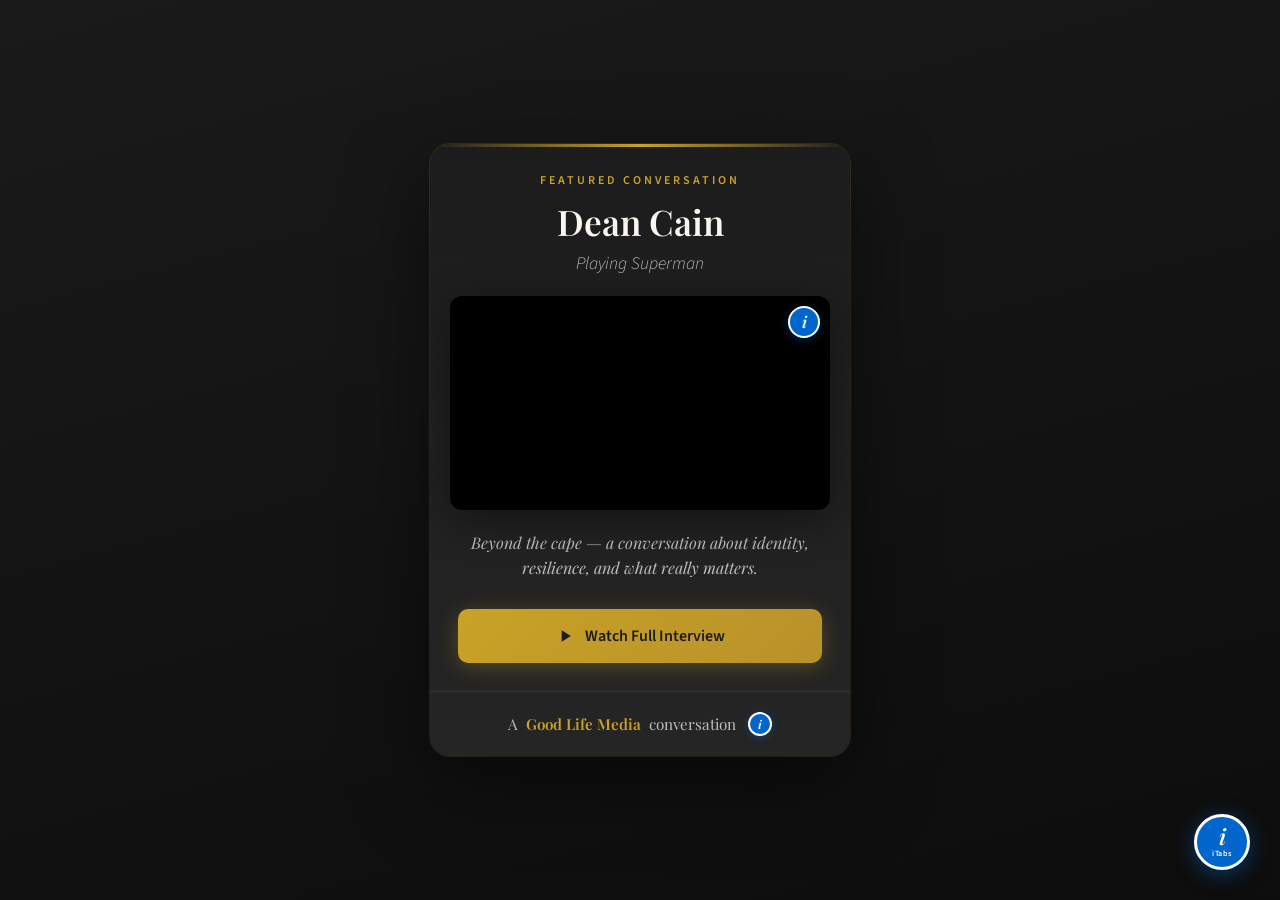
==== commit c597879c: "Update index.html" ====
--- a/index.html
+++ b/index.html
@@ -1,2025 +1,660 @@
 <!DOCTYPE html>
-
-<html lang="en">
-<head>
-    <meta charset="UTF-8">
-    <meta name="viewport" content="width=device-width, initial-scale=1.0, maximum-scale=1.0, user-scalable=no">
-    <title>iTabs for GoFundMe - Create Your Campaign</title>
-
-```
-<meta property="og:title" content="iTabs for GoFundMe - Make Your Campaign Stand Out">
-<meta property="og:description" content="Turn your fundraiser into a visual story people actually read. Free tool.">
-<meta property="og:type" content="website">
-
-<link rel="preconnect" href="https://fonts.googleapis.com">
-<link rel="preconnect" href="https://fonts.gstatic.com" crossorigin>
-<link href="https://fonts.googleapis.com/css2?family=Poppins:wght@400;500;600;700&display=swap" rel="stylesheet">
-
-<style>
-    :root {
-        --gfm-green: #01BC66;
-        --gfm-green-dark: #00A659;
-        --gfm-green-light: #E6FBF0;
-        --gfm-warm: #87290F;
-        --gfm-warm-light: #FFF5F2;
-        --text-dark: #1a1a1a;
-        --text-mid: #4a5568;
-        --text-light: #718096;
-        --bg-white: #ffffff;
-        --bg-grey: #f7f8fa;
-        --border-light: #e2e8f0;
-    }
-
-    * {
-        margin: 0;
-        padding: 0;
-        box-sizing: border-box;
-    }
-    
-    body {
-        font-family: 'Poppins', -apple-system, BlinkMacSystemFont, 'Segoe UI', Roboto, sans-serif;
-        background: linear-gradient(180deg, var(--gfm-green-light) 0%, var(--bg-grey) 30%);
-        min-height: 100vh;
-        padding: 20px 15px 60px;
-    }
-    
-    .page-header {
-        text-align: center;
-        margin-bottom: 25px;
-    }
-    
-    .page-header h1 {
-        font-size: 1.9em;
-        font-weight: 700;
-        color: var(--gfm-green);
-        margin-bottom: 6px;
-        letter-spacing: -0.5px;
-    }
-    
-    .page-header p {
-        color: var(--text-mid);
-        font-size: 1em;
-    }
-    
-    .page-header .hint {
-        font-size: 0.85em;
-        color: var(--text-light);
-        margin-top: 8px;
-    }
-    
-    /* Card Preview */
-    .card {
-        background: var(--bg-white);
-        border-radius: 24px;
-        overflow: hidden;
-        box-shadow: 0 4px 6px rgba(2, 169, 92, 0.08), 0 12px 40px rgba(0, 0, 0, 0.12);
-        max-width: 420px;
-        margin: 0 auto 25px;
-    }
-    
-    .slideshow-container {
-        position: relative;
-        width: 100%;
-        height: 280px;
-        background: linear-gradient(135deg, var(--gfm-green) 0%, var(--gfm-green-dark) 100%);
-        overflow: hidden;
-    }
-    
-    .slides-track {
-        display: flex;
-        height: 100%;
-        transition: transform 0.4s ease;
-    }
-    
-    .slide {
-        min-width: 100%;
-        height: 100%;
-        display: flex;
-        align-items: center;
-        justify-content: center;
-        background: linear-gradient(135deg, var(--gfm-green) 0%, var(--gfm-green-dark) 100%);
-        position: relative;
-    }
-    
-    .slide img {
-        max-width: 100%;
-        max-height: 100%;
-        object-fit: contain;
-    }
-    
-    .slide .placeholder-content {
-        text-align: center;
-        color: white;
-        padding: 80px 20px;
-    }
-    
-    .slide .placeholder-content .num {
-        width: 55px;
-        height: 55px;
-        background: rgba(255,255,255,0.2);
-        border-radius: 50%;
-        display: flex;
-        align-items: center;
-        justify-content: center;
-        font-size: 1.5em;
-        font-weight: 600;
-        margin: 0 auto 12px;
-    }
-    
-    .dots-container {
-        position: absolute;
-        bottom: 18px;
-        left: 50%;
-        transform: translateX(-50%);
-        display: flex;
-        gap: 10px;
-        z-index: 10;
-    }
-    
-    .dot {
-        width: 10px;
-        height: 10px;
-        border-radius: 50%;
-        background: rgba(255,255,255,0.4);
-        cursor: pointer;
-        transition: all 0.3s;
-        border: 2px solid white;
-    }
-    
-    .dot.active {
-        background: white;
-        transform: scale(1.25);
-    }
-    
-    .i-button {
-        position: absolute;
-        bottom: 18px;
-        right: 18px;
-        width: 54px;
-        height: 54px;
-        background: white;
-        color: var(--gfm-green);
-        border-radius: 50%;
-        display: flex;
-        align-items: center;
-        justify-content: center;
-        font-weight: 700;
-        font-size: 30px;
-        font-style: italic;
-        cursor: pointer;
-        box-shadow: 0 4px 20px rgba(0,0,0,0.25);
-        border: 3px solid var(--gfm-green);
-        z-index: 20;
-        transition: transform 0.2s;
-    }
-    
-    .i-button:hover {
-        transform: scale(1.08);
-    }
-    
-    .autoplay-indicator {
-        position: absolute;
-        top: 15px;
-        left: 15px;
-        background: rgba(0,0,0,0.4);
-        color: white;
-        padding: 5px 12px;
-        border-radius: 20px;
-        font-size: 0.75em;
-        font-weight: 500;
-        z-index: 10;
-        display: flex;
-        align-items: center;
-        gap: 6px;
-    }
-    
-    .autoplay-indicator .pulse {
-        width: 8px;
-        height: 8px;
-        background: #fff;
-        border-radius: 50%;
-        animation: pulse 1.5s infinite;
-    }
-    
-    @keyframes pulse {
-        0%, 100% { opacity: 1; transform: scale(1); }
-        50% { opacity: 0.5; transform: scale(0.85); }
-    }
-    
-    .card-content {
-        padding: 18px;
-        text-align: center;
-    }
-    
-    .card-content h2 {
-        color: var(--text-dark);
-        font-size: 1.1em;
-        font-weight: 600;
-        margin-bottom: 4px;
-        line-height: 1.3;
-    }
-    
-    .card-content p {
-        color: var(--text-light);
-        font-size: 0.8em;
-    }
-    
-    /* Sections */
-    .section-box {
-        background: var(--bg-white);
-        border-radius: 18px;
-        padding: 22px;
-        max-width: 420px;
-        margin: 0 auto 20px;
-        box-shadow: 0 2px 12px rgba(0,0,0,0.06);
-    }
-    
-    .section-box h3 {
-        color: var(--gfm-green);
-        font-size: 1.1em;
-        font-weight: 600;
-        margin-bottom: 14px;
-        display: flex;
-        align-items: center;
-        gap: 8px;
-    }
-    
-    .section-box p {
-        color: var(--text-mid);
-        font-size: 0.9em;
-        line-height: 1.7;
-    }
-    
-    .section-box .subtitle {
-        color: var(--text-light);
-        font-size: 0.85em;
-        margin-bottom: 16px;
-    }
-    
-    /* API Key Section */
-    .api-section {
-        background: linear-gradient(135deg, #fef3c7 0%, #fde68a 100%);
-        border: 2px solid #f59e0b;
-    }
-    
-    .api-section h3 {
-        color: #b45309;
-    }
-    
-    .api-key-input {
-        width: 100%;
-        padding: 13px 14px;
-        border: 2px solid #f59e0b;
-        border-radius: 12px;
-        font-size: 0.95em;
-        font-family: monospace;
-        background: white;
-    }
-    
-    .api-key-input:focus {
-        outline: none;
-        border-color: #d97706;
-        box-shadow: 0 0 0 3px rgba(245, 158, 11, 0.2);
-    }
-    
-    .api-status {
-        display: flex;
-        align-items: center;
-        gap: 8px;
-        margin-top: 10px;
-        font-size: 0.85em;
-    }
-    
-    .api-status.valid {
-        color: #059669;
-    }
-    
-    .api-status.invalid {
-        color: #dc2626;
-    }
-    
-    .api-status .status-dot {
-        width: 10px;
-        height: 10px;
-        border-radius: 50%;
-    }
-    
-    .api-status.valid .status-dot {
-        background: #059669;
-    }
-    
-    .api-status.invalid .status-dot {
-        background: #dc2626;
-    }
-    
-    /* AI Paste Section */
-    .ai-section {
-        background: linear-gradient(135deg, #f0f9ff 0%, #e0f2fe 100%);
-        border: 2px solid #0ea5e9;
-    }
-    
-    .ai-section h3 {
-        color: #0369a1;
-    }
-    
-    /* Why Section */
-    .why-section {
-        background: linear-gradient(135deg, var(--gfm-warm-light) 0%, #fff8f5 100%);
-        border: 1px solid rgba(135, 41, 15, 0.15);
-    }
-    
-    .why-section h3 {
-        color: var(--gfm-warm);
-    }
-    
-    /* Form elements */
-    .form-group {
-        margin-bottom: 18px;
-    }
-    
-    .form-group label {
-        display: block;
-        color: var(--text-dark);
-        font-size: 0.88em;
-        margin-bottom: 6px;
-        font-weight: 500;
-    }
-    
-    .form-group input,
-    .form-group textarea {
-        width: 100%;
-        padding: 13px 14px;
-        border: 2px solid var(--border-light);
-        border-radius: 12px;
-        font-size: 0.95em;
-        font-family: inherit;
-        transition: border-color 0.2s, box-shadow 0.2s;
-        background: var(--bg-white);
-    }
-    
-    .form-group input:focus,
-    .form-group textarea:focus {
-        outline: none;
-        border-color: var(--gfm-green);
-        box-shadow: 0 0 0 3px rgba(2, 169, 92, 0.1);
-    }
-    
-    .form-group textarea {
-        resize: vertical;
-        min-height: 100px;
-    }
-    
-    .form-group .hint {
-        font-size: 0.78em;
-        color: var(--text-light);
-        margin-top: 6px;
-        line-height: 1.4;
-    }
-    
-    /* Big AI Button */
-    .ai-button {
-        width: 100%;
-        padding: 16px 24px;
-        background: linear-gradient(135deg, #0ea5e9 0%, #0369a1 100%);
-        color: white;
-        border: none;
-        border-radius: 14px;
-        font-size: 1.05em;
-        font-weight: 600;
-        font-family: inherit;
-        cursor: pointer;
-        display: flex;
-        align-items: center;
-        justify-content: center;
-        gap: 10px;
-        transition: transform 0.2s, box-shadow 0.2s;
-        box-shadow: 0 4px 15px rgba(14, 165, 233, 0.3);
-    }
-    
-    .ai-button:hover {
-        transform: translateY(-2px);
-        box-shadow: 0 6px 20px rgba(14, 165, 233, 0.4);
-    }
-    
-    .ai-button:disabled {
-        opacity: 0.7;
-        cursor: not-allowed;
-        transform: none;
-    }
-    
-    /* Photo Section */
-    .photo-section {
-        background: var(--gfm-green-light);
-        border-radius: 14px;
-        padding: 18px;
-        margin-bottom: 18px;
-        border: 2px dashed rgba(2, 169, 92, 0.3);
-    }
-    
-    .photo-section h4 {
-        color: var(--gfm-green);
-        font-size: 0.95em;
-        font-weight: 600;
-        margin-bottom: 14px;
-    }
-    
-    .select-photos-btn {
-        width: 100%;
-        padding: 16px;
-        background: linear-gradient(135deg, var(--gfm-green) 0%, var(--gfm-green-dark) 100%);
-        color: white;
-        border: none;
-        border-radius: 12px;
-        font-size: 1em;
-        font-weight: 600;
-        font-family: inherit;
-        cursor: pointer;
-        display: flex;
-        align-items: center;
-        justify-content: center;
-        gap: 10px;
-        transition: transform 0.2s;
-    }
-    
-    .select-photos-btn:hover {
-        box-shadow: 0 4px 15px rgba(2, 169, 92, 0.3);
-    }
-    
-    .image-thumbs-row {
-        display: flex;
-        gap: 10px;
-        margin-top: 16px;
-        justify-content: center;
-    }
-    
-    .image-thumb {
-        width: 55px;
-        height: 55px;
-        border-radius: 12px;
-        background: rgba(255,255,255,0.8);
-        display: flex;
-        align-items: center;
-        justify-content: center;
-        font-size: 0.9em;
-        font-weight: 600;
-        color: var(--text-light);
-        overflow: hidden;
-        border: 2px solid rgba(2, 169, 92, 0.2);
-    }
-    
-    .image-thumb.filled {
-        border-color: var(--gfm-green);
-    }
-    
-    .image-thumb img {
-        width: 100%;
-        height: 100%;
-        object-fit: cover;
-    }
-    
-    /* URL inputs */
-    .url-input {
-        width: 100%;
-        padding: 11px 12px;
-        border: 2px solid var(--border-light);
-        border-radius: 10px;
-        font-size: 0.85em;
-        font-family: inherit;
-        margin-bottom: 8px;
-        background: var(--bg-white);
-    }
-    
-    .url-input:focus {
-        outline: none;
-        border-color: var(--gfm-green);
-    }
-    
-    /* Context fields */
-    .context-grid {
-        display: grid;
-        grid-template-columns: 1fr 1fr;
-        gap: 12px;
-        margin-top: 16px;
-    }
-    
-    .context-grid input {
-        padding: 11px 12px;
-        border: 2px solid var(--border-light);
-        border-radius: 10px;
-        font-size: 0.85em;
-        font-family: inherit;
-    }
-    
-    .context-grid input:focus {
-        outline: none;
-        border-color: #0ea5e9;
-    }
-    
-    /* Loading spinner */
-    .spinner {
-        width: 20px;
-        height: 20px;
-        border: 3px solid rgba(255,255,255,0.3);
-        border-top-color: white;
-        border-radius: 50%;
-        animation: spin 0.8s linear infinite;
-    }
-    
-    @keyframes spin {
-        to { transform: rotate(360deg); }
-    }
-    
-    /* Status messages */
-    .status-message {
-        padding: 12px 16px;
-        border-radius: 10px;
-        margin-top: 14px;
-        font-size: 0.9em;
-        display: none;
-    }
-    
-    .status-message.show {
-        display: block;
-    }
-    
-    .status-message.success {
-        background: #d1fae5;
-        color: #065f46;
-        border: 1px solid #6ee7b7;
-    }
-    
-    .status-message.error {
-        background: #fee2e2;
-        color: #991b1b;
-        border: 1px solid #fca5a5;
-    }
-    
-    .status-message.loading {
-        background: #e0f2fe;
-        color: #0369a1;
-        border: 1px solid #7dd3fc;
-        display: flex;
-        align-items: center;
-        gap: 10px;
-    }
-    
-    /* Edit Section */
-    .edit-section {
-        background: var(--bg-white);
-        border-radius: 18px;
-        padding: 22px;
-        max-width: 420px;
-        margin: 0 auto 20px;
-        box-shadow: 0 2px 12px rgba(0,0,0,0.06);
-    }
-    
-    .edit-section h3 {
-        color: var(--gfm-green);
-        font-size: 1.1em;
-        font-weight: 600;
-        margin-bottom: 6px;
-    }
-    
-    .edit-section .subtitle {
-        color: var(--text-light);
-        font-size: 0.85em;
-        margin-bottom: 18px;
-    }
-    
-    /* Toggle switch */
-    .toggle-row {
-        display: flex;
-        align-items: center;
-        justify-content: space-between;
-        padding: 14px 16px;
-        background: var(--bg-grey);
-        border-radius: 12px;
-        margin-bottom: 18px;
-    }
-    
-    .toggle-row label {
-        font-size: 0.9em;
-        font-weight: 500;
-        color: var(--text-dark);
-    }
-    
-    .toggle-switch {
-        position: relative;
-        width: 52px;
-        height: 28px;
-    }
-    
-    .toggle-switch input {
-        opacity: 0;
-        width: 0;
-        height: 0;
-    }
-    
-    .toggle-slider {
-        position: absolute;
-        cursor: pointer;
-        top: 0;
-        left: 0;
-        right: 0;
-        bottom: 0;
-        background-color: #ccc;
-        transition: .3s;
-        border-radius: 28px;
-    }
-    
-    .toggle-slider:before {
-        position: absolute;
-        content: "";
-        height: 22px;
-        width: 22px;
-        left: 3px;
-        bottom: 3px;
-        background-color: white;
-        transition: .3s;
-        border-radius: 50%;
-        box-shadow: 0 2px 4px rgba(0,0,0,0.2);
-    }
-    
-    .toggle-switch input:checked + .toggle-slider {
-        background-color: var(--gfm-green);
-    }
-    
-    .toggle-switch input:checked + .toggle-slider:before {
-        transform: translateX(24px);
-    }
-    
-    /* Save Section */
-    .save-section {
-        background: linear-gradient(135deg, var(--gfm-green-light) 0%, #d1fae5 100%);
-        border: 2px solid var(--gfm-green);
-    }
-    
-    .save-section h3 {
-        color: var(--gfm-green-dark);
-    }
-    
-    .save-button {
-        width: 100%;
-        padding: 16px 24px;
-        background: linear-gradient(135deg, var(--gfm-green) 0%, var(--gfm-green-dark) 100%);
-        color: white;
-        border: none;
-        border-radius: 14px;
-        font-size: 1.1em;
-        font-weight: 600;
-        font-family: inherit;
-        cursor: pointer;
-        display: flex;
-        align-items: center;
-        justify-content: center;
-        gap: 10px;
-        transition: transform 0.2s, box-shadow 0.2s;
-        box-shadow: 0 4px 15px rgba(2, 169, 92, 0.3);
-        margin-bottom: 12px;
-    }
-    
-    .save-button:hover {
-        transform: translateY(-2px);
-        box-shadow: 0 6px 20px rgba(2, 169, 92, 0.4);
-    }
-    
-    .save-button:disabled {
-        opacity: 0.7;
-        cursor: not-allowed;
-        transform: none;
-    }
-    
-    .save-note {
-        font-size: 0.8em;
-        color: var(--text-light);
-        text-align: center;
-    }
-    
-    /* Action Buttons */
-    .action-buttons {
-        display: flex;
-        gap: 10px;
-        flex-wrap: wrap;
-    }
-    
-    .action-btn {
-        flex: 1;
-        min-width: calc(33% - 10px);
-        padding: 12px 10px;
-        border: 2px solid var(--border-light);
-        background: var(--bg-white);
-        border-radius: 10px;
-        font-size: 0.85em;
-        font-weight: 500;
-        font-family: inherit;
-        cursor: pointer;
-        transition: all 0.2s;
-        color: var(--text-mid);
-    }
-    
-    .action-btn:hover {
-        border-color: var(--gfm-green);
-        background: var(--gfm-green-light);
-        color: var(--gfm-green);
-    }
-    
-    .action-btn.clear-btn:hover {
-        border-color: #ef4444;
-        background: #fef2f2;
-        color: #dc2626;
-    }
-    
-    /* Footer */
-    .footer {
-        text-align: center;
-        padding: 25px 20px;
-        max-width: 420px;
-        margin: 0 auto;
-    }
-    
-    .footer p {
-        color: var(--text-light);
-        font-size: 0.85em;
-    }
-    
-    .footer a {
-        color: var(--gfm-green);
-        text-decoration: none;
-        font-weight: 600;
-    }
-    
-    /* ========== POPUP STYLES ========== */
-    .popup-overlay {
-        display: none;
-        position: fixed;
-        top: 0;
-        left: 0;
-        right: 0;
-        bottom: 0;
-        background: rgba(0,0,0,0.75);
-        z-index: 1000;
-        align-items: center;
-        justify-content: center;
-        padding: 15px;
-        backdrop-filter: blur(5px);
-    }
-    
-    .popup-overlay.active {
-        display: flex;
-    }
-    
-    .popup {
-        background: var(--bg-white);
-        border-radius: 24px;
-        max-width: 420px;
-        width: 100%;
-        max-height: 85vh;
-        overflow-y: auto;
-        position: relative;
-        animation: slideUp 0.3s ease;
-    }
-    
-    @keyframes slideUp {
-        from { transform: translateY(50px); opacity: 0; }
-        to { transform: translateY(0); opacity: 1; }
-    }
-    
-    .popup-header {
-        background: linear-gradient(135deg, var(--gfm-green) 0%, var(--gfm-green-dark) 100%);
-        color: white;
-        padding: 26px 22px;
-        text-align: center;
-        position: sticky;
-        top: 0;
-        z-index: 10;
-    }
-    
-    .popup-header h3 {
-        font-size: 1.35em;
-        font-weight: 600;
-        margin-bottom: 4px;
-    }
-    
-    .popup-header p {
-        opacity: 0.9;
-        font-size: 0.9em;
-    }
-    
-    .close-btn {
-        position: absolute;
-        top: 14px;
-        right: 14px;
-        width: 34px;
-        height: 34px;
-        background: rgba(255,255,255,0.2);
-        border: none;
-        border-radius: 50%;
-        color: white;
-        font-size: 22px;
-        cursor: pointer;
-        display: flex;
-        align-items: center;
-        justify-content: center;
-    }
-    
-    .popup-body {
-        padding: 24px;
-    }
-    
-    .popup-section {
-        margin-bottom: 22px;
-    }
-    
-    .popup-section h4 {
-        color: var(--gfm-green);
-        font-size: 1.05em;
-        font-weight: 600;
-        margin-bottom: 8px;
-        display: flex;
-        align-items: center;
-        gap: 8px;
-    }
-    
-    .popup-section p {
-        color: var(--text-mid);
-        line-height: 1.7;
-        font-size: 0.95em;
-    }
-    
-    .hook-box {
-        background: linear-gradient(135deg, var(--gfm-green-light) 0%, #f0fff6 100%);
-        border-left: 4px solid var(--gfm-green);
-        padding: 18px 20px;
-        margin-bottom: 24px;
-        border-radius: 0 14px 14px 0;
-    }
-    
-    .hook-text {
-        font-size: 1.15em;
-        font-weight: 600;
-        color: var(--text-dark);
-        line-height: 1.5;
-        margin: 0;
-    }
-    
-    .popup-button {
-        display: block;
-        width: 100%;
-        padding: 16px;
-        background: linear-gradient(135deg, var(--gfm-green) 0%, var(--gfm-green-dark) 100%);
-        color: white;
-        text-align: center;
-        text-decoration: none;
-        border-radius: 14px;
-        font-weight: 600;
-        font-size: 1.05em;
-        font-family: inherit;
-        margin-top: 24px;
-        border: none;
-        cursor: pointer;
-        transition: transform 0.2s;
-        box-shadow: 0 4px 15px rgba(2, 169, 92, 0.3);
-    }
-    
-    .popup-button:hover {
-        transform: translateY(-2px);
-    }
-</style>
-```
-
-</head>
-<body>
-    <div class="page-header">
-        <h1>iTabs for GoFundMe</h1>
-        <p>Turn your story into something people actually read</p>
-        <p class="hint">👇 Paste your campaign text, add photos, done</p>
-    </div>
-
-```
-<!-- Preview Card -->
-<div class="card">
-    <div class="slideshow-container" id="slideshow">
-        <div class="autoplay-indicator" id="autoplayIndicator" style="display: none;">
-            <div class="pulse"></div>
-            <span>Auto</span>
-        </div>
-        <div class="slides-track" id="slidesTrack"></div>
-        <div class="dots-container" id="dotsContainer"></div>
-        <div class="i-button" onclick="openPopup()">i</div>
-    </div>
-    <div class="card-content">
-        <h2 id="previewTitle">Your Campaign Name</h2>
-        <p>Swipe photos • Tap i for the full story</p>
-    </div>
-</div>
-
-<!-- API Key Section -->
-<div class="section-box api-section">
-    <h3>🔑 Your API Key</h3>
-    <p class="subtitle">Enter your Gemini API key to enable AI features</p>
-    
-    <input type="password" 
-           id="geminiApiKey" 
-           class="api-key-input" 
-           placeholder="Paste your Gemini API key here..."
-           oninput="saveApiKey(this.value)">
-    
-    <div class="api-status" id="apiStatus" style="display: none;">
-        <span class="status-dot"></span>
-        <span id="apiStatusText"></span>
-    </div>
-    
-    <p class="hint" style="margin-top: 12px;">
-        <a href="https://aistudio.google.com/app/apikey" target="_blank" style="color: #b45309;">
-            👉 Get a free API key from Google AI Studio
-        </a>
-    </p>
-</div>
-
-<!-- Why iTabs -->
-<div class="section-box why-section">
-    <h3>🤔 Why use iTabs for GoFundMe?</h3>
-    <p>
-        <strong>The problem:</strong> Most GoFundMe pages are walls of text. People scroll past without reading. Only 27% of campaigns reach their goal.<br><br>
-        <strong>The solution:</strong> iTabs shows photos first (people stop to look), then the "i" button reveals the full story. People CHOOSE to learn more — which means they're already engaged.<br><br>
-        <strong>The result:</strong> More people understand your story → More trust → More donations.
-    </p>
-</div>
-
-<!-- AI Paste Section -->
-<div class="section-box ai-section">
-    <h3>🤖 Paste Your Campaign Story</h3>
-    <p class="subtitle">Paste your GoFundMe text and AI will organize it into clear sections</p>
-    
-    <div class="form-group">
-        <label>GoFundMe Campaign URL</label>
-        <input type="url" id="gofundmeUrl" placeholder="https://www.gofundme.com/f/help-bella-walk..." oninput="handleUrlPaste(this.value)">
-        <p class="hint">Paste the campaign link - we'll use this for the donate button</p>
-    </div>
-    
-    <div class="form-group">
-        <label>Your GoFundMe story (copy & paste it here)</label>
-        <textarea id="storyText" placeholder="Paste your GoFundMe campaign text here...
-```
-
-Or just describe your situation:
-
-- What happened?
-- Who needs help?
-- How much do you need and for what?
-- Why should people trust this?” style=“min-height: 150px;” oninput=“checkForUrl(this.value)”></textarea>
-  </div>
-  
-  ```
-    <details style="margin-bottom: 16px;">
-        <summary style="font-size: 0.9em; color: #0369a1; cursor: pointer; font-weight: 500;">+ Add extra context (optional)</summary>
-        <div class="context-grid">
-            <input type="text" id="contextWho" placeholder="Who are you? (sister, friend...)">
-            <input type="text" id="contextUrgency" placeholder="Urgency? (surgery in 2 weeks)">
-            <input type="text" id="contextLocation" placeholder="Location? (Perth, Sydney)">
-            <input type="text" id="contextTried" placeholder="What's been tried?">
-        </div>
-        <div class="form-group" style="margin-top: 12px; margin-bottom: 0;">
-            <input type="text" id="contextExtra" placeholder="Anything else people should know?">
-        </div>
-    </details>
-    
-    <button class="ai-button" id="aiButton" onclick="processWithAI()">
-        <span id="aiButtonText">✨ Let AI Organize This</span>
-    </button>
-    
-    <div class="status-message" id="statusMessage"></div>
-  ```
-  
-    </div>
-  
-    <!-- Action Buttons -->
-  
-    <div class="section-box" style="padding: 16px;">
-        <div class="action-buttons">
-            <button class="action-btn clear-btn" onclick="clearForm()">
-                🗑️ Clear All
-            </button>
-            <button class="action-btn template-btn" onclick="loadExample()">
-                📋 Load Example
-            </button>
-            <button class="action-btn reset-btn" onclick="resetPhotos()">
-                🖼️ Clear Photos
-            </button>
-        </div>
-    </div>
-  
-    <!-- Photos Section -->
-  
-    <div class="section-box">
-        <h3>📷 Add Your Photos</h3>
-        <p class="subtitle">Photos make people stop scrolling. Choose up to 5.</p>
-  
-  ```
-    <div class="photo-section">
-        <button type="button" class="select-photos-btn" onclick="document.getElementById('photosPicker').click()">
-            📱 Select Photos from Phone
-        </button>
-        <p style="text-align: center; font-size: 0.8em; color: var(--text-light); margin-top: 10px;">
-            Photos will be uploaded when you save
-        </p>
-        
-        <input type="file" id="photosPicker" accept="image/*" multiple style="display:none" onchange="handlePhotoSelect(this)">
-        
-        <div class="image-thumbs-row" id="thumbsRow">
-            <div class="image-thumb" id="thumb1"><span>1</span></div>
-            <div class="image-thumb" id="thumb2"><span>2</span></div>
-            <div class="image-thumb" id="thumb3"><span>3</span></div>
-            <div class="image-thumb" id="thumb4"><span>4</span></div>
-            <div class="image-thumb" id="thumb5"><span>5</span></div>
-        </div>
-        
-        <!-- URL paste option -->
-        <details style="margin-top: 16px;">
-            <summary style="font-size: 0.9em; color: var(--gfm-green); cursor: pointer; font-weight: 500;">Or paste image URLs instead ▾</summary>
-            <div style="margin-top: 12px;">
-                <p style="font-size: 0.8em; color: var(--text-light); margin-bottom: 10px;">
-                    💡 Right-click any image online → "Copy image address" then paste below
-                </p>
-                <input type="url" class="url-input" id="imageUrl1" placeholder="Image 1 URL..." oninput="handleUrlInput(1, this.value)">
-                <input type="url" class="url-input" id="imageUrl2" placeholder="Image 2 URL..." oninput="handleUrlInput(2, this.value)">
-                <input type="url" class="url-input" id="imageUrl3" placeholder="Image 3 URL..." oninput="handleUrlInput(3, this.value)">
-                <input type="url" class="url-input" id="imageUrl4" placeholder="Image 4 URL..." oninput="handleUrlInput(4, this.value)">
-                <input type="url" class="url-input" id="imageUrl5" placeholder="Image 5 URL..." oninput="handleUrlInput(5, this.value)">
-            </div>
-        </details>
-    </div>
-  ```
-  
-    </div>
-  
-    <!-- Edit Content Section -->
-  
-    <div class="edit-section">
-        <h3>✏️ Edit Content</h3>
-        <p class="subtitle">AI filled these in — tweak as needed</p>
-  
-  ```
-    <div class="form-group">
-        <label>Campaign Name</label>
-        <input type="text" id="campaignName" placeholder="e.g. Help Sarah Fight Cancer" oninput="updatePreview()">
-    </div>
-    
-    <div class="form-group">
-        <label>💬 The Hook — One sentence that says it all</label>
-        <input type="text" id="hookLine" placeholder="e.g. Sarah is a single mum fighting cancer. She needs your help." oninput="updatePreview()">
-        <p class="hint">This appears first in the popup — make it count</p>
-    </div>
-    
-    <div class="form-group">
-        <label>🚨 The Crisis — What happened?</label>
-        <textarea id="section1" placeholder="What crisis or situation led to this campaign?" oninput="updatePreview()"></textarea>
-    </div>
-    
-    <div class="form-group">
-        <label>💔 Why We Need Help — What's at stake?</label>
-        <textarea id="section2" placeholder="What happens if you don't reach your goal?" oninput="updatePreview()"></textarea>
-    </div>
-    
-    <div class="form-group">
-        <label>💰 Where Money Goes — Be specific</label>
-        <textarea id="section3" placeholder="Break down exactly what donations will cover..." oninput="updatePreview()"></textarea>
-    </div>
-    
-    <div class="form-group">
-        <label>✅ Why Trust This — Verification</label>
-        <textarea id="section4" placeholder="How can people verify this is real?" oninput="updatePreview()"></textarea>
-    </div>
-    
-    <div class="toggle-row">
-        <label>Auto-play slideshow</label>
-        <div class="toggle-switch">
-            <input type="checkbox" id="autoplayToggle" checked onchange="toggleAutoplay()">
-            <span class="toggle-slider"></span>
-        </div>
-    </div>
-    
-    <div class="form-group">
-        <label>Donate Button Text</label>
-        <input type="text" id="buttonText" placeholder="e.g. Donate Now" value="Donate Now" oninput="updatePreview()">
-    </div>
-    
-    <div class="form-group">
-        <label>GoFundMe Link (for donate button)</label>
-        <input type="url" id="buttonLink" placeholder="https://gofundme.com/f/your-campaign" oninput="updatePreview()">
-        <p class="hint">Auto-filled from URL above, or paste manually</p>
-    </div>
-  ```
-  
-    </div>
-  
-    <!-- Preview Before Save -->
-  
-    <div class="section-box">
-        <h3>👀 Preview Your iTabs</h3>
-        <p class="subtitle">This is what people will see</p>
-  
-  ```
-    <div class="card" style="margin: 15px auto 0;">
-        <div class="slideshow-container" id="slideshow2">
-            <div class="autoplay-indicator" id="autoplayIndicator2" style="display: none;">
-                <div class="pulse"></div>
-                <span>Auto</span>
-            </div>
-            <div class="slides-track" id="slidesTrack2"></div>
-            <div class="dots-container" id="dotsContainer2"></div>
-            <div class="i-button" onclick="openPopup()">i</div>
-        </div>
-        <div class="card-content">
-            <h2 id="previewTitle2">Your Campaign Name</h2>
-            <p>Swipe photos • Tap i for the full story</p>
-        </div>
-    </div>
-  ```
-  
-    </div>
-  
-    <!-- Save Section -->
-  
-    <div class="section-box save-section">
-        <h3>💾 Save Your iTabs</h3>
-        <p class="subtitle">We'll upload your photos and create your shareable iTabs</p>
-  
-  ```
-    <button class="save-button" id="saveButton" onclick="saveAndDownload()">
-        <span id="saveButtonText">🚀 Create My iTabs</span>
-    </button>
-    
-    <p class="save-note">Downloads as an HTML file you can share anywhere</p>
-    
-    <div class="status-message" id="saveStatus"></div>
-  ```
-  
-    </div>
-  
-    <!-- Footer -->
-  
-    <div class="footer">
-        <p>Made with ❤️ by <a href="https://itabs.ai" target="_blank">iTabs</a></p>
-    </div>
-  
-    <!-- Popup -->
-  
-    <div class="popup-overlay" id="popup" onclick="closePopup(event)">
-        <div class="popup" onclick="event.stopPropagation()">
-            <div class="popup-header">
-                <button class="close-btn" onclick="closePopup()">&times;</button>
-                <h3 id="popupTitle">Campaign Name</h3>
-                <p>The full story</p>
-            </div>
-            <div class="popup-body">
-                <div class="hook-box" id="hookBox" style="display: none;">
-                    <p id="popupHook" class="hook-text"></p>
-                </div>
-  
-  ```
-            <div class="popup-section" id="popupSection1">
-                <h4>🚨 The Crisis</h4>
-                <p id="popupText1"></p>
-            </div>
-            
-            <div class="popup-section" id="popupSection2">
-                <h4>💔 Why We Need Help</h4>
-                <p id="popupText2"></p>
-            </div>
-            
-            <div class="popup-section" id="popupSection3">
-                <h4>💰 Where Money Goes</h4>
-                <p id="popupText3"></p>
-            </div>
-            
-            <div class="popup-section" id="popupSection4">
-                <h4>✅ Why Trust This</h4>
-                <p id="popupText4"></p>
-            </div>
-            
-            <a href="#" id="popupButton" class="popup-button" target="_blank">Donate Now</a>
-        </div>
-    </div>
-  ```
-  
-    </div>
-  
-    <script>
-        // ImgBB API Key
-        const IMGBB_API_KEY = '59cd5b2935b5b01bc744b5b0a1d26ee0';
-        
-        // State
-        let currentSlide = 0;
-        let autoplayInterval = null;
-        let selectedPhotos = [];
-        let photoDataUrls = [];
-        let uploadedImageUrls = [];
-        
-        // Initialize
-        document.addEventListener('DOMContentLoaded', function() {
-            const savedApiKey = localStorage.getItem('gemini_api_key');
-            if (savedApiKey) {
-                document.getElementById('geminiApiKey').value = savedApiKey;
-                updateApiStatus(true, 'API key saved ✓');
-            }
-            
-            // Prefill with Bella's campaign
-            loadBellaDemo();
-            
-            setupTouchEvents();
-            if (document.getElementById('autoplayToggle').checked) {
-                startAutoplay();
-            }
-        });
-        
-        function loadBellaDemo() {
-            // GoFundMe URL
-            document.getElementById('gofundmeUrl').value = "https://www.gofundme.com/f/help-bella-walk-run-be-a-puppy-again";
-            
-            // Campaign details
-            document.getElementById('campaignName').value = "Help Bella Walk Again";
-            document.getElementById('hookLine').value = "Bella is a 3-year-old rescue dog who needs surgery to walk, run, and play again. We need $5,000 to save her.";
-            document.getElementById('section1').value = "Bella was hit by a car 2 weeks ago. She survived, but her back legs are badly injured. Without surgery, she'll never walk properly again. She's in pain every day and it breaks our hearts to see her struggle.";
-            document.getElementById('section2').value = "Bella is only 3 years old with so much life ahead of her. She's the happiest dog - always wagging her tail even now. We can't let her spend her life unable to run and play. She deserves a chance to be a puppy again.";
-            document.getElementById('section3').value = "$3,500 for surgery at Perth Veterinary Specialists. $800 for post-op care and medication. $500 for physical therapy sessions. $200 for follow-up appointments and x-rays.";
-            document.getElementById('section4').value = "I'm Haylee, Bella's owner. All vet bills and medical records are available. I'll post weekly updates with photos of Bella's recovery. You can contact Perth Vet Specialists directly to verify her treatment plan.";
-            document.getElementById('buttonText').value = "Donate to Help Bella";
-            document.getElementById('buttonLink').value = "https://www.gofundme.com/f/help-bella-walk-run-be-a-puppy-again";
-            
-            // Demo photos
-            const bellaPhotos = [
-                "https://images.unsplash.com/photo-1587300003388-59208cc962cb?w=600",
-                "https://images.unsplash.com/photo-1552053831-71594a27632d?w=600",
-                "https://images.unsplash.com/photo-1517849845537-4d257902454a?w=600"
-            ];
-            
-            photoDataUrls = bellaPhotos;
-            uploadedImageUrls = bellaPhotos;
-            
-            bellaPhotos.forEach((url, index) => {
-                const thumb = document.getElementById('thumb' + (index + 1));
-                thumb.innerHTML = `<img src="${url}" alt="Photo ${index + 1}">`;
-                thumb.classList.add('filled');
-            });
-            
-            updatePreview();
-        }
-        
-        // ========== API KEY MANAGEMENT ==========
-        function saveApiKey(key) {
-            key = key.trim();
-            if (key) {
-                localStorage.setItem('gemini_api_key', key);
-                updateApiStatus(true, 'API key saved ✓');
-            } else {
-                localStorage.removeItem('gemini_api_key');
-                updateApiStatus(false, 'No API key');
-            }
-        }
-        
-        function updateApiStatus(valid, message) {
-            const statusEl = document.getElementById('apiStatus');
-            const textEl = document.getElementById('apiStatusText');
-            
-            statusEl.style.display = 'flex';
-            statusEl.className = 'api-status ' + (valid ? 'valid' : 'invalid');
-            textEl.textContent = message;
-        }
-        
-        function getApiKey() {
-            const inputKey = document.getElementById('geminiApiKey').value.trim();
-            if (inputKey) return inputKey;
-            return localStorage.getItem('gemini_api_key') || '';
-        }
-        
-        // ========== URL EXTRACTION ==========
-        function extractGofundmeUrl(text) {
-            const patterns = [
-                /https?:\/\/(www\.)?gofundme\.com\/f\/[a-zA-Z0-9-]+/gi,
-                /gofundme\.com\/f\/[a-zA-Z0-9-]+/gi
-            ];
-            
-            for (const pattern of patterns) {
-                const matches = text.match(pattern);
-                if (matches && matches.length > 0) {
-                    let url = matches[0];
-                    if (!url.startsWith('http')) {
-                        url = 'https://www.' + url;
-                    }
-                    return url;
-                }
-            }
-            return null;
-        }
-        
-        function checkForUrl(text) {
-            const url = extractGofundmeUrl(text);
-            if (url) {
-                document.getElementById('gofundmeUrl').value = url;
-                document.getElementById('buttonLink').value = url;
-                updatePreview();
-            }
-        }
-        
-        function handleUrlPaste(url) {
-            url = url.trim();
-            if (url) {
-                document.getElementById('buttonLink').value = url;
-                updatePreview();
-            }
-        }
-        
-        // ========== AI PROCESSING ==========
-        async function processWithAI() {
-            const apiKey = getApiKey();
-            const storyText = document.getElementById('storyText').value.trim();
-            
-            if (!apiKey) {
-                showStatus('statusMessage', '⚠️ Please enter your Gemini API key first (yellow box above)', 'error');
-                document.getElementById('geminiApiKey').focus();
-                return;
-            }
-            
-            if (!storyText) {
-                showStatus('statusMessage', 'Please paste your campaign story first', 'error');
-                return;
-            }
-            
-            const contextWho = document.getElementById('contextWho').value.trim();
-            const contextUrgency = document.getElementById('contextUrgency').value.trim();
-            const contextLocation = document.getElementById('contextLocation').value.trim();
-            const contextTried = document.getElementById('contextTried').value.trim();
-            const contextExtra = document.getElementById('contextExtra').value.trim();
-            
-            let contextInfo = '';
-            if (contextWho) contextInfo += `\nWho is writing this: ${contextWho}`;
-            if (contextUrgency) contextInfo += `\nUrgency: ${contextUrgency}`;
-            if (contextLocation) contextInfo += `\nLocation: ${contextLocation}`;
-            if (contextTried) contextInfo += `\nWhat's been tried: ${contextTried}`;
-            if (contextExtra) contextInfo += `\nExtra info: ${contextExtra}`;
-            
-            const button = document.getElementById('aiButton');
-            const buttonText = document.getElementById('aiButtonText');
-            
-            button.disabled = true;
-            buttonText.innerHTML = '<div class="spinner"></div> Processing...';
-            showStatus('statusMessage', 'AI is organizing your story...', 'loading');
-            
-            const prompt = `You are helping organize a GoFundMe campaign story into clear sections.
-
-Here is the campaign story:
-“””
-${storyText}
-“””
-${contextInfo ? `\nAdditional context:${contextInfo}` : ‘’}
-
-Please extract and organize this into the following JSON format. Use ONLY facts from the provided text - do not invent anything. Write in first person if the original is first person, or third person if appropriate.
-
-{
-“campaignName”: “A short, compelling campaign title (max 8 words)”,
-“hook”: “One powerful sentence that summarizes the entire situation and need (max 25 words)”,
-“crisis”: “What happened? The situation that led to this campaign (2-4 sentences)”,
-“whyHelp”: “What’s at stake? Why is help needed urgently? (2-4 sentences)”,
-“whereMoney”: “Specific breakdown of what donations will cover (be specific with amounts if mentioned)”,
-“whyTrust”: “How can people verify this is real? Who is running this? (2-3 sentences)”
-}
-
-Respond with ONLY the JSON, no other text.`;
-
-```
-        try {
-            const response = await fetch(`https://generativelanguage.googleapis.com/v1beta/models/gemini-2.0-flash:generateContent?key=${apiKey}`, {
-                method: 'POST',
-                headers: { 'Content-Type': 'application/json' },
-                body: JSON.stringify({
-                    contents: [{ parts: [{ text: prompt }] }],
-                    generationConfig: {
-                        temperature: 0.3,
-                        maxOutputTokens: 1000
-                    }
-                })
-            });
-            
-            if (!response.ok) {
-                const errorData = await response.json();
-                if (errorData.error?.message?.includes('API key')) {
-                    updateApiStatus(false, 'Invalid API key');
-                    throw new Error('Invalid API key. Please check your Gemini API key.');
-                }
-                throw new Error(errorData.error?.message || 'API request failed');
-            }
-            
-            updateApiStatus(true, 'API key working ✓');
-            
-            const data = await response.json();
-            
-            if (data.candidates && data.candidates[0]?.content?.parts?.[0]?.text) {
-                let resultText = data.candidates[0].content.parts[0].text;
-                resultText = resultText.replace(/```json\n?/g, '').replace(/```\n?/g, '').trim();
-                
-                const result = JSON.parse(resultText);
-                
-                document.getElementById('campaignName').value = result.campaignName || '';
-                document.getElementById('hookLine').value = result.hook || '';
-                document.getElementById('section1').value = result.crisis || '';
-                document.getElementById('section2').value = result.whyHelp || '';
-                document.getElementById('section3').value = result.whereMoney || '';
-                document.getElementById('section4').value = result.whyTrust || '';
-                
-                // Also set the button link if we have a GoFundMe URL
-                const gofundmeUrl = document.getElementById('gofundmeUrl').value.trim();
-                if (gofundmeUrl) {
-                    document.getElementById('buttonLink').value = gofundmeUrl;
-                }
-                
-                updatePreview();
-                showStatus('statusMessage', '✅ Done! Scroll down to review and add photos.', 'success');
-            } else {
-                throw new Error('Unexpected response format');
-            }
-        } catch (error) {
-            console.error('AI Error:', error);
-            showStatus('statusMessage', 'Something went wrong: ' + error.message, 'error');
-        }
-        
-        button.disabled = false;
-        buttonText.textContent = '✨ Let AI Organize This';
-    }
-    
-    // ========== PHOTO HANDLING ==========
-    function handlePhotoSelect(input) {
-        const files = Array.from(input.files).slice(0, 5);
-        selectedPhotos = files;
-        photoDataUrls = [];
-        
-        files.forEach((file, index) => {
-            const reader = new FileReader();
-            reader.onload = function(e) {
-                photoDataUrls[index] = e.target.result;
-                updateThumbnail(index + 1, e.target.result);
-                updatePreview();
-            };
-            reader.readAsDataURL(file);
-        });
-        
-        for (let i = files.length + 1; i <= 5; i++) {
-            clearThumbnail(i);
-        }
-    }
-    
-    function updateThumbnail(num, dataUrl) {
-        const thumb = document.getElementById('thumb' + num);
-        thumb.innerHTML = `<img src="${dataUrl}" alt="Photo ${num}">`;
-        thumb.classList.add('filled');
-    }
-    
-    function clearThumbnail(num) {
-        const thumb = document.getElementById('thumb' + num);
-        thumb.innerHTML = `<span>${num}</span>`;
-        thumb.classList.remove('filled');
-    }
-    
-    function handleUrlInput(num, url) {
-        url = url.trim();
-        
-        if (!url) {
-            photoDataUrls[num - 1] = null;
-            clearThumbnail(num);
-            updatePreview();
-            return;
-        }
-        
-        const img = new Image();
-        img.onload = function() {
-            photoDataUrls[num - 1] = url;
-            uploadedImageUrls[num - 1] = url;
-            updateThumbnail(num, url);
-            updatePreview();
-        };
-        img.onerror = function() {
-            photoDataUrls[num - 1] = url;
-            uploadedImageUrls[num - 1] = url;
-            const thumb = document.getElementById('thumb' + num);
-            thumb.innerHTML = `<span>?</span>`;
-            thumb.classList.remove('filled');
-            updatePreview();
-        };
-        img.src = url;
-    }
-    
-    // ========== IMAGE COMPRESSION ==========
-    function compressImage(file, maxWidth = 800, quality = 0.85) {
-        return new Promise((resolve) => {
-            const reader = new FileReader();
-            reader.onload = function(e) {
-                const img = new Image();
-                img.onload = function() {
-                    const canvas = document.createElement('canvas');
-                    let width = img.width;
-                    let height = img.height;
-                    
-                    if (width > maxWidth) {
-                        height = (height * maxWidth) / width;
-                        width = maxWidth;
-                    }
-                    
-                    canvas.width = width;
-                    canvas.height = height;
-                    
-                    const ctx = canvas.getContext('2d');
-                    ctx.drawImage(img, 0, 0, width, height);
-                    
-                    canvas.toBlob((blob) => {
-                        resolve(blob);
-                    }, 'image/jpeg', quality);
-                };
-                img.src = e.target.result;
-            };
-            reader.readAsDataURL(file);
-        });
-    }
-    
-    // ========== IMAGE UPLOAD TO IMGBB ==========
-    async function uploadImagesToImgBB() {
-        uploadedImageUrls = [];
-        
-        for (let i = 0; i < selectedPhotos.length; i++) {
-            const file = selectedPhotos[i];
-            const compressedBlob = await compressImage(file, 800, 0.85);
-            
-            const formData = new FormData();
-            formData.append('image', compressedBlob, 'photo.jpg');
-            
-            try {
-                const response = await fetch(`https://api.imgbb.com/1/upload?key=${IMGBB_API_KEY}`, {
-                    method: 'POST',
-                    body: formData
-                });
-                
-                const data = await response.json();
-                
-                if (data.success) {
-                    uploadedImageUrls.push(data.data.url);
-                } else {
-                    uploadedImageUrls.push(photoDataUrls[i]);
-                }
-            } catch (error) {
-                uploadedImageUrls.push(photoDataUrls[i]);
-            }
-        }
-        
-        return uploadedImageUrls;
-    }
-    
-    // ========== PREVIEW UPDATE ==========
-    function updatePreview() {
-        const name = document.getElementById('campaignName').value || 'Your Campaign Name';
-        const hook = document.getElementById('hookLine').value;
-        const section1 = document.getElementById('section1').value;
-        const section2 = document.getElementById('section2').value;
-        const section3 = document.getElementById('section3').value;
-        const section4 = document.getElementById('section4').value;
-        const buttonText = document.getElementById('buttonText').value || 'Donate Now';
-        const buttonLink = document.getElementById('buttonLink').value || '#';
-        
-        document.getElementById('previewTitle').textContent = name;
-        document.getElementById('previewTitle2').textContent = name;
-        document.getElementById('popupTitle').textContent = name;
-        
-        const actualPhotos = photoDataUrls.filter(url => url && url.trim() !== '');
-        const photoCount = actualPhotos.length > 0 ? actualPhotos.length : 1;
-        
-        let slidesHTML = '';
-        let dotsHTML = '';
-        
-        if (actualPhotos.length > 0) {
-            actualPhotos.forEach((imageUrl, index) => {
-                slidesHTML += `<div class="slide"><img src="${imageUrl}" alt="Photo ${index + 1}"></div>`;
-                const isActive = index === currentSlide ? 'active' : '';
-                dotsHTML += `<div class="dot ${isActive}" onclick="goToSlide(${index})"></div>`;
-            });
-        } else {
-            slidesHTML = `<div class="slide"><div class="placeholder-content"><div class="num">1</div><p>Add photo</p></div></div>`;
-            dotsHTML = `<div class="dot active"></div>`;
-        }
-        
-        if (currentSlide >= photoCount) {
-            currentSlide = 0;
-        }
-        
-        document.getElementById('slidesTrack').innerHTML = slidesHTML;
-        document.getElementById('dotsContainer').innerHTML = dotsHTML;
-        document.getElementById('slidesTrack').style.transform = `translateX(-${currentSlide * 100}%)`;
-        
-        document.getElementById('slidesTrack2').innerHTML = slidesHTML;
-        document.getElementById('dotsContainer2').innerHTML = dotsHTML;
-        document.getElementById('slidesTrack2').style.transform = `translateX(-${currentSlide * 100}%)`;
-        
-        document.getElementById('popupHook').textContent = hook;
-        document.getElementById('hookBox').style.display = hook ? 'block' : 'none';
-        
-        document.getElementById('popupText1').textContent = section1 || 'What crisis or situation led to this campaign...';
-        document.getElementById('popupText2').textContent = section2 || 'What happens if you don\'t reach your goal...';
-        document.getElementById('popupText3').textContent = section3 || 'Break down exactly what donations will cover...';
-        document.getElementById('popupText4').textContent = section4 || 'How can people verify this is real...';
-        
-        document.getElementById('popupSection1').style.display = section1 ? 'block' : 'none';
-        document.getElementById('popupSection2').style.display = section2 ? 'block' : 'none';
-        document.getElementById('popupSection3').style.display = section3 ? 'block' : 'none';
-        document.getElementById('popupSection4').style.display = section4 ? 'block' : 'none';
-        
-        document.getElementById('popupButton').textContent = buttonText;
-        document.getElementById('popupButton').href = buttonLink;
-    }
-    
-    // ========== SLIDESHOW CONTROLS ==========
-    function goToSlide(index) {
-        currentSlide = index;
-        
-        document.getElementById('slidesTrack').style.transform = `translateX(-${currentSlide * 100}%)`;
-        document.getElementById('slidesTrack2').style.transform = `translateX(-${currentSlide * 100}%)`;
-        
-        document.querySelectorAll('.dot').forEach((dot, i) => {
-            dot.classList.toggle('active', i % 5 === currentSlide);
-        });
-    }
-    
-    function nextSlide() {
-        const actualPhotos = photoDataUrls.filter(url => url && url.trim() !== '');
-        const photoCount = actualPhotos.length > 0 ? actualPhotos.length : 1;
-        currentSlide = (currentSlide + 1) % photoCount;
-        goToSlide(currentSlide);
-    }
-    
-    function startAutoplay() {
-        stopAutoplay();
-        autoplayInterval = setInterval(nextSlide, 3000);
-        document.getElementById('autoplayIndicator').style.display = 'flex';
-        document.getElementById('autoplayIndicator2').style.display = 'flex';
-    }
-    
-    function stopAutoplay() {
-        if (autoplayInterval) {
-            clearInterval(autoplayInterval);
-            autoplayInterval = null;
-        }
-        document.getElementById('autoplayIndicator').style.display = 'none';
-        document.getElementById('autoplayIndicator2').style.display = 'none';
-    }
-    
-    function toggleAutoplay() {
-        if (document.getElementById('autoplayToggle').checked) {
-            startAutoplay();
-        } else {
-            stopAutoplay();
-        }
-    }
-    
-    function setupTouchEvents() {
-        const slideshow = document.getElementById('slideshow');
-        let touchStartX = 0;
-        
-        slideshow.addEventListener('touchstart', e => {
-            touchStartX = e.changedTouches[0].screenX;
-        }, false);
-        
-        slideshow.addEventListener('touchend', e => {
-            const diff = touchStartX - e.changedTouches[0].screenX;
-            if (Math.abs(diff) > 50) {
-                const actualPhotos = photoDataUrls.filter(url => url && url.trim() !== '');
-                const photoCount = actualPhotos.length > 0 ? actualPhotos.length : 1;
-                if (diff > 0) {
-                    nextSlide();
-                } else {
-                    currentSlide = (currentSlide - 1 + photoCount) % photoCount;
-                    goToSlide(currentSlide);
-                }
-            }
-        }, false);
-    }
-    
-    // ========== POPUP ==========
-    function openPopup() {
-        document.getElementById('popup').classList.add('active');
-        document.body.style.overflow = 'hidden';
-        stopAutoplay();
-    }
-    
-    function closePopup(event) {
-        if (!event || event.target.id === 'popup' || event.target.classList.contains('close-btn')) {
-            document.getElementById('popup').classList.remove('active');
-            document.body.style.overflow = '';
-            if (document.getElementById('autoplayToggle').checked) {
-                startAutoplay();
-            }
-        }
-    }
-    
-    document.addEventListener('keydown', e => {
-        if (e.key === 'Escape') closePopup();
-    });
-    
-    // ========== STATUS MESSAGES ==========
-    function showStatus(elementId, message, type) {
-        const el = document.getElementById(elementId);
-        el.className = 'status-message show ' + type;
-        
-        if (type === 'loading') {
-            el.innerHTML = `<div class="spinner"></div> ${message}`;
-        } else {
-            el.textContent = message;
-        }
-    }
-    
-    function hideStatus(elementId) {
-        document.getElementById(elementId).classList.remove('show');
-    }
-    
-    // ========== SAVE & DOWNLOAD ==========
-    async function saveAndDownload() {
-        const button = document.getElementById('saveButton');
-        const buttonText = document.getElementById('saveButtonText');
-        
-        const campaignName = document.getElementById('campaignName').value.trim();
-        if (!campaignName) {
-            showStatus('saveStatus', 'Please add a campaign name', 'error');
-            return;
-        }
-        
-        const hasFilePhotos = selectedPhotos.length > 0;
-        const hasUrlPhotos = photoDataUrls.some(url => url && url.trim() !== '');
-        
-        if (!hasFilePhotos && !hasUrlPhotos) {
-            showStatus('saveStatus', 'Please add at least one photo', 'error');
-            return;
-        }
-        
-        button.disabled = true;
-        buttonText.innerHTML = '<div class="spinner"></div> Uploading photos...';
-        showStatus('saveStatus', 'Uploading your photos...', 'loading');
-        
-        try {
-            if (hasFilePhotos) {
-                await uploadImagesToImgBB();
-            } else {
-                uploadedImageUrls = photoDataUrls.filter(url => url && url.trim() !== '');
-            }
-            
-            buttonText.innerHTML = '<div class="spinner"></div> Creating iTabs...';
-            showStatus('saveStatus', 'Creating your iTabs file...', 'loading');
-            
-            const htmlContent = generateStandaloneHTML();
-            
-            const blob = new Blob([htmlContent], { type: 'text/html' });
-            const url = URL.createObjectURL(blob);
-            const a = document.createElement('a');
-            a.href = url;
-            a.download = `itabs-${campaignName.toLowerCase().replace(/[^a-z0-9]+/g, '-')}.html`;
-            document.body.appendChild(a);
-            a.click();
-            document.body.removeChild(a);
-            URL.revokeObjectURL(url);
-            
-            showStatus('saveStatus', '✅ Downloaded! Share this file anywhere.', 'success');
-        } catch (error) {
-            console.error('Save error:', error);
-            showStatus('saveStatus', 'Something went wrong. Please try again.', 'error');
-        }
-        
-        button.disabled = false;
-        buttonText.textContent = '🚀 Create My iTabs';
-    }
-    
-    function generateStandaloneHTML() {
-        const campaignName = document.getElementById('campaignName').value || 'Campaign';
-        const hook = document.getElementById('hookLine').value;
-        const section1 = document.getElementById('section1').value;
-        const section2 = document.getElementById('section2').value;
-        const section3 = document.getElementById('section3').value;
-        const section4 = document.getElementById('section4').value;
-        const btnText = document.getElementById('buttonText').value || 'Donate Now';
-        const buttonLink = document.getElementById('buttonLink').value || '#';
-        const autoplay = document.getElementById('autoplayToggle').checked;
-        
-        const images = uploadedImageUrls.length > 0 ? uploadedImageUrls : photoDataUrls.filter(url => url && url.trim() !== '');
-        
-        return `<!DOCTYPE html>
-```
-
 <html lang="en">
 <head>
     <meta charset="UTF-8">
     <meta name="viewport" content="width=device-width, initial-scale=1.0">
-    <title>${escapeHtml(campaignName)} - iTabs</title>
-    <meta property="og:title" content="${escapeHtml(campaignName)}">
-    <meta property="og:description" content="${escapeHtml(hook || section1?.substring(0, 150) || 'Support this campaign')}">
-    <meta property="og:image" content="${images[0] || ''}">
-    <meta property="og:type" content="website">
-    <link href="https://fonts.googleapis.com/css2?family=Poppins:wght@400;500;600;700&display=swap" rel="stylesheet">
+    <title>Dean Cain: Playing Superman | Good Life Media</title>
+    
+    <!-- Social sharing meta tags -->
+    <meta property="og:title" content="Dean Cain: Playing Superman">
+    <meta property="og:description" content="Beyond the cape — Dean Cain opens up about adoption, losing his NFL dream, and raising his son alone.">
+    <meta property="og:image" content="https://boilermaker-innovator.github.io/guest-card-Goodlife/social-card-dean-cain.png">
+    <meta property="og:type" content="video.other">
+    <meta name="twitter:card" content="summary_large_image">
+    <meta name="twitter:image" content="https://boilermaker-innovator.github.io/guest-card-Goodlife/social-card-dean-cain.png">
+    
+    <link href="https://fonts.googleapis.com/css2?family=Playfair+Display:ital,wght@0,400;0,500;0,600;0,700;1,400;1,600&family=Source+Sans+Pro:wght@300;400;600&display=swap" rel="stylesheet">
+    
     <style>
-        *{margin:0;padding:0;box-sizing:border-box}
-        body{font-family:'Poppins',sans-serif;background:linear-gradient(135deg,#667eea 0%,#764ba2 100%);min-height:100vh;display:flex;align-items:center;justify-content:center;padding:30px 20px;flex-direction:column}
-        .phone-frame{background:#1a1a1a;border-radius:40px;padding:10px;box-shadow:0 30px 60px rgba(0,0,0,0.4),0 0 0 2px #333,inset 0 0 0 2px #444;position:relative}
-        .phone-notch{position:absolute;top:10px;left:50%;transform:translateX(-50%);width:90px;height:22px;background:#1a1a1a;border-radius:0 0 16px 16px;z-index:100}
-        .phone-notch::before{content:'';position:absolute;top:6px;left:50%;transform:translateX(-50%);width:45px;height:5px;background:#333;border-radius:3px}
-        .phone-screen{width:280px;height:540px;background:#f7f8fa;border-radius:32px;overflow:hidden;position:relative}
-        .status-bar{height:36px;background:linear-gradient(135deg,#01BC66 0%,#00A659 100%);display:flex;align-items:center;justify-content:space-between;padding:0 18px;padding-top:6px}
-        .status-time{color:white;font-weight:600;font-size:13px}
-        .status-icons{display:flex;gap:4px;align-items:center}
-        .status-icons span{color:white;font-size:10px}
-        .phone-content{height:calc(100% - 36px);overflow-y:auto;background:#f7f8fa;padding:16px 12px}
-        .card{background:#fff;border-radius:20px;overflow:hidden;box-shadow:0 4px 20px rgba(0,0,0,0.12)}
-        .slideshow{position:relative;width:100%;height:200px;background:linear-gradient(135deg,#01BC66 0%,#00A659 100%);overflow:hidden}
-        .slides-track{display:flex;height:100%;transition:transform 0.4s ease}
-        .slide{min-width:100%;height:100%;display:flex;align-items:center;justify-content:center}
-        .slide img{width:100%;height:100%;object-fit:cover}
-        .dots{position:absolute;bottom:12px;left:50%;transform:translateX(-50%);display:flex;gap:6px;z-index:10}
-        .dot{width:7px;height:7px;border-radius:50%;background:rgba(255,255,255,0.4);cursor:pointer;border:2px solid white;transition:all 0.3s}
-        .dot.active{background:white;transform:scale(1.3)}
-        .i-btn{position:absolute;bottom:12px;right:12px;width:42px;height:42px;background:#fff;color:#01BC66;border-radius:50%;display:flex;align-items:center;justify-content:center;font-weight:700;font-size:22px;font-style:italic;cursor:pointer;box-shadow:0 4px 15px rgba(0,0,0,0.25);border:3px solid #01BC66;z-index:20;transition:transform 0.2s}
-        .i-btn:hover{transform:scale(1.1)}
-        .auto-ind{position:absolute;top:10px;left:10px;background:rgba(0,0,0,0.4);color:#fff;padding:3px 8px;border-radius:12px;font-size:10px;z-index:10;display:${autoplay ? 'flex' : 'none'};align-items:center;gap:4px}
-        .pulse{width:5px;height:5px;background:#fff;border-radius:50%;animation:pulse 1.5s infinite}
-        @keyframes pulse{0%,100%{opacity:1;transform:scale(1)}50%{opacity:0.5;transform:scale(0.8)}}
-        .content{padding:12px;text-align:center}
-        .content h2{color:#1a1a1a;font-size:0.9em;font-weight:600;margin-bottom:2px}
-        .content p{color:#718096;font-size:0.65em}
-        .popup-overlay{display:none;position:absolute;top:36px;left:0;right:0;bottom:0;background:rgba(0,0,0,0.75);z-index:1000;align-items:center;justify-content:center;padding:10px}
-        .popup-overlay.active{display:flex}
-        .popup{background:#fff;border-radius:16px;width:100%;max-height:100%;overflow-y:auto;animation:slideUp 0.3s ease}
-        @keyframes slideUp{from{transform:translateY(30px);opacity:0}to{transform:translateY(0);opacity:1}}
-        .popup-header{background:linear-gradient(135deg,#01BC66 0%,#00A659 100%);color:#fff;padding:14px;text-align:center;position:sticky;top:0;z-index:10}
-        .popup-header h3{font-size:0.95em;margin-bottom:1px}
-        .popup-header p{opacity:0.9;font-size:0.7em}
-        .close-btn{position:absolute;top:10px;right:10px;width:26px;height:26px;background:rgba(255,255,255,0.2);border:none;border-radius:50%;color:#fff;font-size:16px;cursor:pointer;display:flex;align-items:center;justify-content:center}
-        .popup-body{padding:14px}
-        .hook-box{background:linear-gradient(135deg,#E6FBF0 0%,#f0fff6 100%);border-left:3px solid #01BC66;padding:10px 12px;margin-bottom:14px;border-radius:0 10px 10px 0}
-        .hook-text{font-size:0.8em;font-weight:600;color:#1a1a1a;line-height:1.4}
-        .section{margin-bottom:12px}
-        .section h4{color:#01BC66;font-size:0.75em;font-weight:600;margin-bottom:4px}
-        .section p{color:#4a5568;line-height:1.5;font-size:0.7em}
-        .popup-btn{display:block;width:100%;padding:12px;background:linear-gradient(135deg,#01BC66 0%,#00A659 100%);color:#fff;text-align:center;text-decoration:none;border-radius:10px;font-weight:600;font-size:0.85em;margin-top:14px}
-        .branding{text-align:center;margin-top:20px;color:white;font-size:12px;opacity:0.9}
-        .branding a{color:white;text-decoration:none;font-weight:600}
+        :root {
+            --gold: #C9A227;
+            --gold-light: #E8D48A;
+            --cream: #FAF7F0;
+            --charcoal: #1C1C1C;
+            --warm-black: #252525;
+            --text-secondary: rgba(255, 255, 255, 0.7);
+            --itabs-blue: #0066cc;
+        }
+
+        * {
+            margin: 0;
+            padding: 0;
+            box-sizing: border-box;
+        }
+
+        body {
+            font-family: 'Source Sans Pro', sans-serif;
+            background: linear-gradient(165deg, #1a1a1a 0%, #0d0d0d 100%);
+            min-height: 100vh;
+            display: flex;
+            align-items: center;
+            justify-content: center;
+            padding: 20px;
+        }
+
+        .guest-card {
+            width: 100%;
+            max-width: 420px;
+            background: linear-gradient(180deg, var(--charcoal) 0%, var(--warm-black) 100%);
+            border-radius: 20px;
+            overflow: hidden;
+            box-shadow: 
+                0 25px 80px rgba(0, 0, 0, 0.5),
+                0 0 0 1px rgba(201, 162, 39, 0.2);
+            position: relative;
+        }
+
+        .guest-card::before {
+            content: '';
+            position: absolute;
+            top: 0;
+            left: 0;
+            right: 0;
+            height: 3px;
+            background: linear-gradient(90deg, transparent, var(--gold), transparent);
+        }
+
+        .card-header {
+            padding: 28px 28px 20px;
+            text-align: center;
+        }
+
+        .guest-label {
+            font-size: 0.75rem;
+            text-transform: uppercase;
+            letter-spacing: 3px;
+            color: var(--gold);
+            margin-bottom: 12px;
+            font-weight: 600;
+        }
+
+        .guest-name {
+            font-family: 'Playfair Display', serif;
+            font-size: 2.2rem;
+            font-weight: 600;
+            color: var(--cream);
+            margin-bottom: 8px;
+            line-height: 1.2;
+        }
+
+        .episode-title {
+            font-size: 1.1rem;
+            color: var(--text-secondary);
+            font-weight: 300;
+            font-style: italic;
+        }
+
+        .video-section {
+            padding: 0 20px;
+            position: relative;
+        }
+
+        .video-wrapper {
+            position: relative;
+            width: 100%;
+            border-radius: 12px;
+            overflow: hidden;
+            box-shadow: 0 10px 40px rgba(0, 0, 0, 0.4);
+        }
+
+        /* 16:9 aspect ratio for full interview */
+        .video-container {
+            position: relative;
+            width: 100%;
+            padding-top: 56.25%;
+            background: #000;
+        }
+
+        .video-container iframe {
+            position: absolute;
+            top: 0;
+            left: 0;
+            width: 100%;
+            height: 100%;
+            border: none;
+        }
+
+        /* iTabs button next to video */
+        .itabs-video-btn {
+            position: absolute;
+            top: 10px;
+            right: 30px;
+            width: 32px;
+            height: 32px;
+            background: var(--itabs-blue);
+            border-radius: 50%;
+            border: 2px solid white;
+            display: flex;
+            align-items: center;
+            justify-content: center;
+            cursor: pointer;
+            transition: all 0.3s ease;
+            box-shadow: 0 2px 10px rgba(0, 102, 204, 0.4);
+            z-index: 10;
+        }
+
+        .itabs-video-btn:hover {
+            transform: scale(1.15);
+            box-shadow: 0 4px 15px rgba(0, 102, 204, 0.6);
+        }
+
+        .itabs-video-btn .itabs-i {
+            font-family: 'Playfair Display', serif;
+            font-style: italic;
+            font-size: 16px;
+            font-weight: 600;
+            color: white;
+            line-height: 1;
+        }
+
+        .context-section {
+            padding: 20px 28px;
+        }
+
+        .context-tagline {
+            font-family: 'Playfair Display', serif;
+            font-size: 1rem;
+            font-style: italic;
+            line-height: 1.6;
+            color: var(--text-secondary);
+            text-align: center;
+        }
+
+        .cta-section {
+            padding: 8px 28px 28px;
+            display: flex;
+            flex-direction: column;
+            gap: 12px;
+        }
+
+        .cta-primary {
+            display: flex;
+            align-items: center;
+            justify-content: center;
+            gap: 10px;
+            padding: 16px 24px;
+            background: linear-gradient(135deg, var(--gold) 0%, #B8922A 100%);
+            color: var(--charcoal);
+            text-decoration: none;
+            font-weight: 600;
+            font-size: 1rem;
+            border-radius: 10px;
+            transition: all 0.3s ease;
+            box-shadow: 0 4px 20px rgba(201, 162, 39, 0.3);
+        }
+
+        .cta-primary:hover {
+            transform: translateY(-2px);
+            box-shadow: 0 8px 30px rgba(201, 162, 39, 0.4);
+        }
+
+        .cta-primary svg {
+            width: 20px;
+            height: 20px;
+        }
+
+        .cta-secondary {
+            display: flex;
+            align-items: center;
+            justify-content: center;
+            gap: 10px;
+            padding: 14px 24px;
+            background: transparent;
+            border: 1px solid rgba(255, 255, 255, 0.25);
+            color: var(--cream);
+            text-decoration: none;
+            font-weight: 600;
+            font-size: 0.95rem;
+            border-radius: 10px;
+            transition: all 0.3s ease;
+        }
+
+        .cta-secondary:hover {
+            background: rgba(255, 255, 255, 0.08);
+            border-color: rgba(255, 255, 255, 0.4);
+        }
+
+        .cta-secondary svg {
+            width: 18px;
+            height: 18px;
+        }
+
+        .card-footer {
+            padding: 20px 28px;
+            border-top: 1px solid rgba(255, 255, 255, 0.08);
+            display: flex;
+            align-items: center;
+            justify-content: center;
+            gap: 12px;
+        }
+
+        .footer-logo {
+            font-family: 'Playfair Display', serif;
+            font-size: 0.95rem;
+            color: var(--text-secondary);
+            display: flex;
+            align-items: center;
+            gap: 8px;
+        }
+
+        .footer-logo .brand {
+            color: var(--gold);
+            font-weight: 600;
+        }
+
+        /* iTabs button next to logo */
+        .itabs-logo-btn {
+            width: 24px;
+            height: 24px;
+            background: var(--itabs-blue);
+            border-radius: 50%;
+            border: 2px solid white;
+            display: inline-flex;
+            align-items: center;
+            justify-content: center;
+            cursor: pointer;
+            transition: all 0.3s ease;
+            box-shadow: 0 2px 8px rgba(0, 102, 204, 0.4);
+            margin-left: 4px;
+        }
+
+        .itabs-logo-btn:hover {
+            transform: scale(1.15);
+            box-shadow: 0 4px 12px rgba(0, 102, 204, 0.6);
+        }
+
+        .itabs-logo-btn .itabs-i {
+            font-family: 'Playfair Display', serif;
+            font-style: italic;
+            font-size: 12px;
+            font-weight: 600;
+            color: white;
+            line-height: 1;
+        }
+
+        .footer-divider {
+            width: 4px;
+            height: 4px;
+            background: var(--gold);
+            border-radius: 50%;
+            opacity: 0.5;
+        }
+
+        .footer-tagline {
+            font-size: 0.8rem;
+            color: var(--text-secondary);
+            font-style: italic;
+        }
+
+        /* Floating iTabs button - bottom corner */
+        .itabs-floating-btn {
+            position: fixed;
+            bottom: 30px;
+            right: 30px;
+            width: 56px;
+            height: 56px;
+            background: var(--itabs-blue);
+            border-radius: 50%;
+            border: 3px solid white;
+            display: flex;
+            flex-direction: column;
+            align-items: center;
+            justify-content: center;
+            cursor: pointer;
+            transition: all 0.3s ease;
+            box-shadow: 0 4px 20px rgba(0, 102, 204, 0.5);
+            z-index: 100;
+        }
+
+        .itabs-floating-btn:hover {
+            transform: scale(1.15);
+            box-shadow: 0 6px 30px rgba(0, 102, 204, 0.7);
+        }
+
+        .itabs-floating-btn .itabs-i {
+            font-family: 'Playfair Display', serif;
+            font-style: italic;
+            font-size: 22px;
+            font-weight: 600;
+            color: white;
+            line-height: 1;
+        }
+
+        .itabs-floating-btn .itabs-text {
+            font-family: 'Source Sans Pro', sans-serif;
+            font-size: 8px;
+            font-weight: 600;
+            color: white;
+            letter-spacing: 0.5px;
+            margin-top: 1px;
+        }
+
+        /* Popup overlay */
+        .itabs-popup-overlay {
+            display: none;
+            position: fixed;
+            top: 0;
+            left: 0;
+            right: 0;
+            bottom: 0;
+            background: rgba(0, 0, 0, 0.85);
+            z-index: 1000;
+            align-items: center;
+            justify-content: center;
+            padding: 20px;
+        }
+
+        .itabs-popup-overlay.active {
+            display: flex;
+        }
+
+        .itabs-popup {
+            background: linear-gradient(180deg, var(--charcoal) 0%, var(--warm-black) 100%);
+            border-radius: 16px;
+            max-width: 400px;
+            width: 100%;
+            padding: 32px;
+            box-shadow: 0 20px 60px rgba(0, 0, 0, 0.5);
+            border: 1px solid rgba(201, 162, 39, 0.3);
+            position: relative;
+        }
+
+        .popup-close {
+            position: absolute;
+            top: 16px;
+            right: 16px;
+            width: 32px;
+            height: 32px;
+            border-radius: 50%;
+            background: rgba(255, 255, 255, 0.1);
+            border: none;
+            color: var(--cream);
+            font-size: 20px;
+            cursor: pointer;
+            display: flex;
+            align-items: center;
+            justify-content: center;
+            transition: all 0.2s ease;
+        }
+
+        .popup-close:hover {
+            background: rgba(255, 255, 255, 0.2);
+        }
+
+        .popup-header {
+            display: flex;
+            align-items: center;
+            gap: 12px;
+            margin-bottom: 20px;
+        }
+
+        .popup-itabs-icon {
+            width: 40px;
+            height: 40px;
+            background: var(--itabs-blue);
+            border-radius: 50%;
+            border: 2px solid white;
+            display: flex;
+            align-items: center;
+            justify-content: center;
+        }
+
+        .popup-itabs-icon .itabs-i {
+            font-family: 'Playfair Display', serif;
+            font-style: italic;
+            font-size: 20px;
+            font-weight: 600;
+            color: white;
+        }
+
+        .popup-title {
+            font-family: 'Playfair Display', serif;
+            font-size: 1.3rem;
+            color: var(--cream);
+        }
+
+        .popup-content p {
+            color: var(--text-secondary);
+            line-height: 1.7;
+            margin-bottom: 16px;
+            font-size: 0.95rem;
+        }
+
+        .popup-cta {
+            display: flex;
+            align-items: center;
+            justify-content: center;
+            gap: 10px;
+            padding: 14px 24px;
+            background: linear-gradient(135deg, var(--gold) 0%, #B8922A 100%);
+            color: var(--charcoal);
+            text-decoration: none;
+            font-weight: 600;
+            font-size: 1rem;
+            border-radius: 10px;
+            transition: all 0.3s ease;
+            width: 100%;
+            margin-top: 8px;
+        }
+
+        .popup-cta:hover {
+            transform: translateY(-2px);
+            box-shadow: 0 6px 20px rgba(201, 162, 39, 0.4);
+        }
+
+        .popup-highlights {
+            margin-top: 16px;
+            padding: 16px;
+            background: rgba(255, 255, 255, 0.03);
+            border-radius: 10px;
+            border: 1px solid rgba(255, 255, 255, 0.06);
+        }
+
+        .popup-highlights-title {
+            font-size: 0.75rem;
+            text-transform: uppercase;
+            letter-spacing: 2px;
+            color: var(--gold);
+            margin-bottom: 12px;
+        }
+
+        .popup-highlights-list {
+            list-style: none;
+            display: flex;
+            flex-direction: column;
+            gap: 8px;
+        }
+
+        .popup-highlights-list li {
+            font-size: 0.9rem;
+            color: var(--text-secondary);
+            padding-left: 20px;
+            position: relative;
+        }
+
+        .popup-highlights-list li::before {
+            content: '→';
+            position: absolute;
+            left: 0;
+            color: var(--gold);
+        }
+
+        @media (max-width: 480px) {
+            body {
+                padding: 10px;
+                padding-bottom: 100px;
+            }
+            
+            .guest-card {
+                border-radius: 16px;
+            }
+            
+            .guest-name {
+                font-size: 1.9rem;
+            }
+            
+            .card-header {
+                padding: 24px 20px 16px;
+            }
+            
+            .context-section {
+                padding: 20px;
+            }
+            
+            .cta-section {
+                padding: 8px 20px 24px;
+            }
+
+            .itabs-floating-btn {
+                bottom: 20px;
+                right: 20px;
+                width: 50px;
+                height: 50px;
+            }
+        }
     </style>
 </head>
 <body>
-    <div class="phone-frame">
-        <div class="phone-notch"></div>
-        <div class="phone-screen">
-            <div class="status-bar">
-                <span class="status-time">9:41</span>
-                <div class="status-icons"><span>📶</span><span>🔋</span></div>
+    <div class="guest-card">
+        <div class="card-header">
+            <div class="guest-label">Featured Conversation</div>
+            <h1 class="guest-name">Dean Cain</h1>
+            <p class="episode-title">Playing Superman</p>
+        </div>
+
+        <div class="video-section">
+            <!-- iTabs button next to video -->
+            <div class="itabs-video-btn" onclick="openPopup('video')">
+                <span class="itabs-i">i</span>
             </div>
-            <div class="phone-content">
-                <div class="card">
-                    <div class="slideshow" id="slideshow">
-                        <div class="auto-ind"><div class="pulse"></div><span>Auto</span></div>
-                        <div class="slides-track" id="track">
-                            ${images.map((url, i) => \`<div class="slide"><img src="\${url}" alt="Photo \${i+1}"></div>\`).join('')}
-                        </div>
-                        <div class="dots" id="dots">
-                            ${images.map((_, i) => \`<div class="dot\${i===0?' active':''}" onclick="goTo(\${i})"></div>\`).join('')}
-                        </div>
-                        <div class="i-btn" onclick="openPopup()">i</div>
-                    </div>
-                    <div class="content">
-                        <h2>${escapeHtml(campaignName)}</h2>
-                        <p>Swipe photos • Tap i for the full story</p>
-                    </div>
-                </div>
-            </div>
-            <div class="popup-overlay" id="popup" onclick="closePopup(event)">
-                <div class="popup" onclick="event.stopPropagation()">
-                    <div class="popup-header">
-                        <button class="close-btn" onclick="closePopup()">&times;</button>
-                        <h3>${escapeHtml(campaignName)}</h3>
-                        <p>The full story</p>
-                    </div>
-                    <div class="popup-body">
-                        ${hook ? \`<div class="hook-box"><p class="hook-text">\${escapeHtml(hook)}</p></div>\` : ''}
-                        ${section1 ? \`<div class="section"><h4>🚨 The Crisis</h4><p>\${escapeHtml(section1)}</p></div>\` : ''}
-                        ${section2 ? \`<div class="section"><h4>💔 Why We Need Help</h4><p>\${escapeHtml(section2)}</p></div>\` : ''}
-                        ${section3 ? \`<div class="section"><h4>💰 Where Money Goes</h4><p>\${escapeHtml(section3)}</p></div>\` : ''}
-                        ${section4 ? \`<div class="section"><h4>✅ Why Trust This</h4><p>\${escapeHtml(section4)}</p></div>\` : ''}
-                        <a href="${escapeHtml(buttonLink)}" class="popup-btn" target="_blank">${escapeHtml(btnText)}</a>
-                    </div>
+            <div class="video-wrapper">
+                <div class="video-container">
+                    <iframe 
+                        src="https://www.youtube.com/embed/RaTwRLrPqSU" 
+                        allow="accelerometer; autoplay; clipboard-write; encrypted-media; gyroscope; picture-in-picture" 
+                        allowfullscreen>
+                    </iframe>
                 </div>
             </div>
         </div>
+
+        <div class="context-section">
+            <p class="context-tagline">Beyond the cape — a conversation about identity, resilience, and what really matters.</p>
+        </div>
+
+        <div class="cta-section">
+            <a href="https://youtu.be/RaTwRLrPqSU" target="_blank" class="cta-primary">
+                <svg xmlns="http://www.w3.org/2000/svg" viewBox="0 0 24 24" fill="currentColor">
+                    <path d="M8 5v14l11-7z"/>
+                </svg>
+                Watch Full Interview
+            </a>
+        </div>
+
+        <div class="card-footer">
+            <span class="footer-logo">
+                A <span class="brand">Good Life Media</span> conversation
+                <!-- iTabs button next to logo -->
+                <span class="itabs-logo-btn" onclick="openPopup('support')">
+                    <span class="itabs-i">i</span>
+                </span>
+            </span>
+        </div>
     </div>
-    <p class="branding">Made with <a href="https://itabs.ai" target="_blank">iTabs</a></p>
-
-```
-<script>
-    let cur=0,auto=${autoplay},intv;
-    const total=${images.length};
-    function goTo(i){cur=i;document.getElementById('track').style.transform='translateX(-'+cur*100+'%)';document.querySelectorAll('.dot').forEach((d,j)=>d.classList.toggle('active',j===cur))}
-    function next(){cur=(cur+1)%total;goTo(cur)}
-    function startAuto(){if(auto){intv=setInterval(next,3000)}}
-    function stopAuto(){clearInterval(intv)}
-    function openPopup(){document.getElementById('popup').classList.add('active');stopAuto()}
-    function closePopup(e){if(!e||e.target.id==='popup'||e.target.classList.contains('close-btn')){document.getElementById('popup').classList.remove('active');startAuto()}}
-    document.addEventListener('keydown',e=>{if(e.key==='Escape')closePopup()});
-    let sx=0;document.getElementById('slideshow').addEventListener('touchstart',e=>sx=e.changedTouches[0].screenX);
-    document.getElementById('slideshow').addEventListener('touchend',e=>{const d=sx-e.changedTouches[0].screenX;if(Math.abs(d)>50){d>0?next():goTo((cur-1+total)%total)}});
-    startAuto();
-<\/script>
-```
-
-</body>
-</html>`;
-        }
-
-```
-    function escapeHtml(text) {
-        if (!text) return '';
-        const div = document.createElement('div');
-        div.textContent = text;
-        return div.innerHTML;
-    }
-    
-    // ========== UTILITY BUTTONS ==========
-    function clearForm(skipConfirm) {
-        if (!skipConfirm && !confirm('Clear everything and start fresh?')) return;
-        
-        document.getElementById('storyText').value = '';
-        document.getElementById('gofundmeUrl').value = '';
-        document.getElementById('contextWho').value = '';
-        document.getElementById('contextUrgency').value = '';
-        document.getElementById('contextLocation').value = '';
-        document.getElementById('contextTried').value = '';
-        document.getElementById('contextExtra').value = '';
-        document.getElementById('campaignName').value = '';
-        document.getElementById('hookLine').value = '';
-        document.getElementById('section1').value = '';
-        document.getElementById('section2').value = '';
-        document.getElementById('section3').value = '';
-        document.getElementById('section4').value = '';
-        document.getElementById('buttonText').value = 'Donate Now';
-        document.getElementById('buttonLink').value = '';
-        
-        for (let i = 1; i <= 5; i++) {
-            const urlInput = document.getElementById('imageUrl' + i);
-            if (urlInput) urlInput.value = '';
-        }
-        
-        resetPhotos();
-        hideStatus('statusMessage');
-        hideStatus('saveStatus');
-        updatePreview();
-    }
-    
-    function resetPhotos() {
-        selectedPhotos = [];
-        photoDataUrls = [];
-        uploadedImageUrls = [];
-        
-        for (let i = 1; i <= 5; i++) {
-            clearThumbnail(i);
-        }
-        
-        document.getElementById('photosPicker').value = '';
-        
-        for (let i = 1; i <= 5; i++) {
-            const urlInput = document.getElementById('imageUrl' + i);
-            if (urlInput) urlInput.value = '';
-        }
-        
-        updatePreview();
-    }
-    
-    function loadExample() {
-        document.getElementById('gofundmeUrl').value = "https://www.gofundme.com/f/help-sarah-fight-cancer";
-        document.getElementById('campaignName').value = "Help Sarah Fight Cancer";
-        document.getElementById('hookLine').value = "Sarah is a single mum of two, fighting Stage 3 breast cancer. She needs $35,000 to survive.";
-        document.getElementById('section1').value = "Sarah, 34, was diagnosed with Stage 3 breast cancer two months ago. She's a single mum with two kids under 10. The cancer has spread to her lymph nodes and she needs aggressive chemotherapy starting immediately.";
-        document.getElementById('section2').value = "Without treatment, Sarah has less than 18 months. Her kids would grow up without their mum. The treatment gives her an 80% survival rate, but she can't work during chemo and her savings are already gone from initial tests.";
-        document.getElementById('section3').value = "$15,000 for 6 months of chemotherapy co-pays. $8,000 for medication not covered by insurance. $7,000 for living expenses while Sarah can't work. $5,000 emergency fund for complications.";
-        document.getElementById('section4').value = "I'm Sarah's sister, Emma. Hospital records confirm her diagnosis (privacy-protected copies available). I'll post weekly updates with receipts. Sarah's oncologist, Dr. Chen at Perth General, can verify her treatment plan.";
-        document.getElementById('buttonText').value = "Donate to Sarah's Fight";
-        document.getElementById('buttonLink').value = "https://www.gofundme.com/f/help-sarah-fight-cancer";
-        
-        const exampleImages = [
-            "https://images.unsplash.com/photo-1559839734-2b71ea197ec2?w=600",
-            "https://images.unsplash.com/photo-1576091160550-2173dba999ef?w=600",
-            "https://images.unsplash.com/photo-1631815588090-d4bfec5b1ccb?w=600"
-        ];
-        
-        photoDataUrls = exampleImages;
-        uploadedImageUrls = exampleImages;
-        
-        exampleImages.forEach((url, index) => {
-            const thumb = document.getElementById('thumb' + (index + 1));
-            thumb.innerHTML = `<img src="${url}" alt="Photo ${index + 1}">`;
-            thumb.classList.add('filled');
+
+    <!-- Floating iTabs button -->
+    <div class="itabs-floating-btn" onclick="openPopup('support')">
+        <span class="itabs-i">i</span>
+        <span class="itabs-text">iTabs</span>
+    </div>
+
+    <!-- Video Info Popup -->
+    <div class="itabs-popup-overlay" id="popup-video">
+        <div class="itabs-popup">
+            <button class="popup-close" onclick="closePopup('video')">×</button>
+            <div class="popup-header">
+                <div class="popup-itabs-icon">
+                    <span class="itabs-i">i</span>
+                </div>
+                <h3 class="popup-title">About This Interview</h3>
+            </div>
+            <div class="popup-content">
+                <p>Dean Cain sits down with Good Life Media for an unfiltered conversation that goes far beyond Superman.</p>
+                
+                <div class="popup-highlights">
+                    <div class="popup-highlights-title">In This Conversation</div>
+                    <ul class="popup-highlights-list">
+                        <li>Being adopted at age 4 and the father who changed everything</li>
+                        <li>Growing up in Malibu with Charlie Sheen and Rob Lowe</li>
+                        <li>NFL dreams ending with a knee injury</li>
+                        <li>Raising his son as a single father</li>
+                        <li>Why he became a reserve police officer</li>
+                    </ul>
+                </div>
+            </div>
+            <a href="https://youtu.be/RaTwRLrPqSU" target="_blank" class="popup-cta">Watch Now</a>
+        </div>
+    </div>
+
+    <!-- Support Popup -->
+    <div class="itabs-popup-overlay" id="popup-support">
+        <div class="itabs-popup">
+            <button class="popup-close" onclick="closePopup('support')">×</button>
+            <div class="popup-header">
+                <div class="popup-itabs-icon">
+                    <span class="itabs-i">i</span>
+                </div>
+                <h3 class="popup-title">Support Good Life Media</h3>
+            </div>
+            <div class="popup-content">
+                <p>Good Life Media creates thoughtful, long-form conversations about faith, truth, recovery, and the realities of life — without filters or spin.</p>
+                <p>Dean and Todd produce this work independently, without investors or sponsors. Your support keeps these conversations alive.</p>
+                <p>Every donation helps them continue telling stories that matter.</p>
+            </div>
+            <a href="https://gofund.me/44f26e65e" target="_blank" class="popup-cta">Donate Now</a>
+        </div>
+    </div>
+
+    <script>
+        function openPopup(type) {
+            document.getElementById('popup-' + type).classList.add('active');
+            document.body.style.overflow = 'hidden';
+        }
+
+        function closePopup(type) {
+            document.getElementById('popup-' + type).classList.remove('active');
+            document.body.style.overflow = '';
+        }
+
+        // Close popup when clicking overlay
+        document.querySelectorAll('.itabs-popup-overlay').forEach(overlay => {
+            overlay.addEventListener('click', function(e) {
+                if (e.target === this) {
+                    this.classList.remove('active');
+                    document.body.style.overflow = '';
+                }
+            });
         });
-        
-        updatePreview();
-    }
-</script>
-```
-
+
+        // Close on escape key
+        document.addEventListener('keydown', function(e) {
+            if (e.key === 'Escape') {
+                document.querySelectorAll('.itabs-popup-overlay.active').forEach(overlay => {
+                    overlay.classList.remove('active');
+                    document.body.style.overflow = '';
+                });
+            }
+        });
+    </script>
 </body>
 </html>
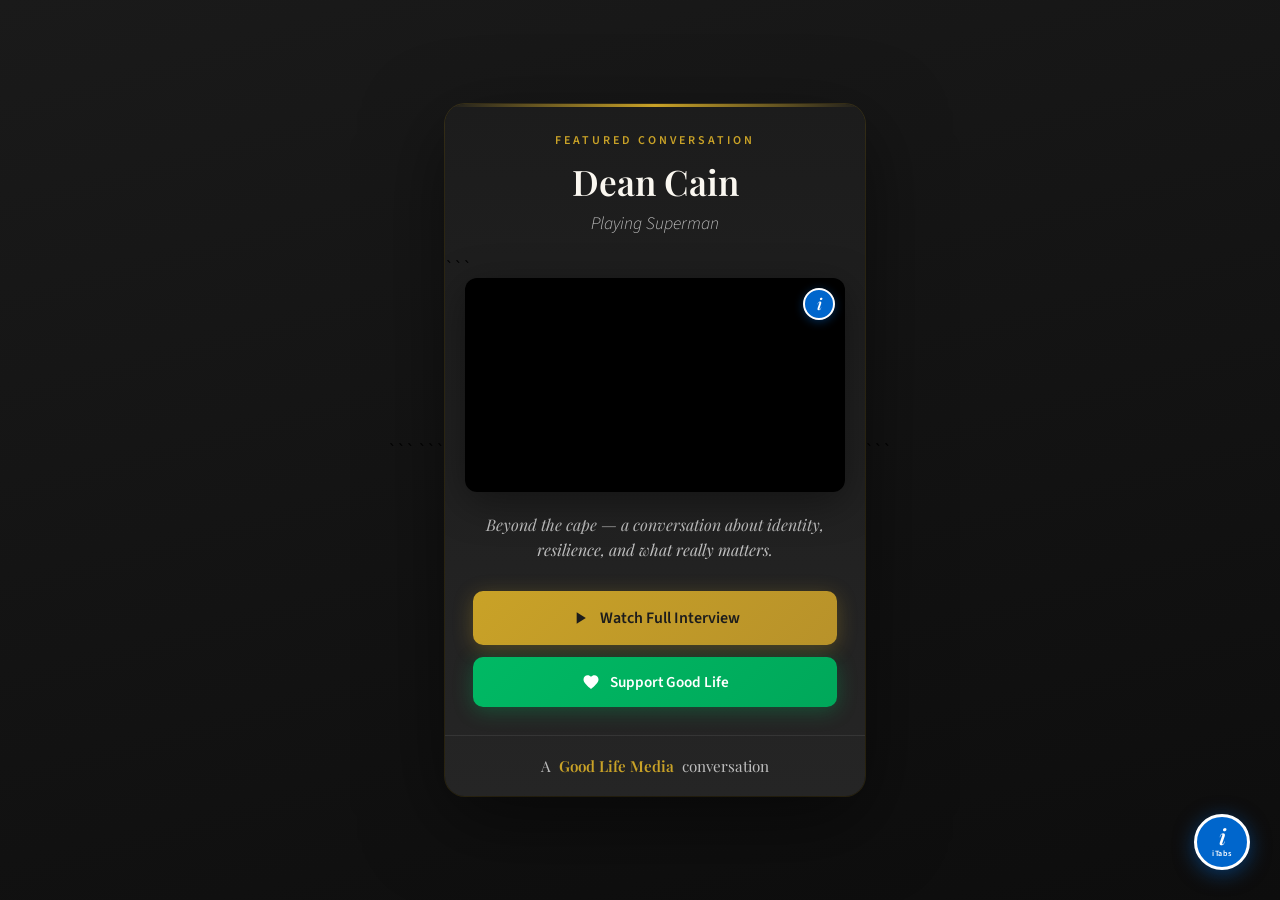
==== commit ffb68f41: "Update print statement from 'Hello' to 'Goodbye'" ====
--- a/index.html
+++ b/index.html
@@ -1,528 +1,553 @@
 <!DOCTYPE html>
+
 <html lang="en">
 <head>
     <meta charset="UTF-8">
     <meta name="viewport" content="width=device-width, initial-scale=1.0">
     <title>Dean Cain: Playing Superman | Good Life Media</title>
-    
-    <!-- Social sharing meta tags -->
-    <meta property="og:title" content="Dean Cain: Playing Superman">
-    <meta property="og:description" content="Beyond the cape — Dean Cain opens up about adoption, losing his NFL dream, and raising his son alone.">
-    <meta property="og:image" content="https://boilermaker-innovator.github.io/guest-card-Goodlife/social-card-dean-cain.png">
-    <meta property="og:type" content="video.other">
-    <meta name="twitter:card" content="summary_large_image">
-    <meta name="twitter:image" content="https://boilermaker-innovator.github.io/guest-card-Goodlife/social-card-dean-cain.png">
-    
-    <link href="https://fonts.googleapis.com/css2?family=Playfair+Display:ital,wght@0,400;0,500;0,600;0,700;1,400;1,600&family=Source+Sans+Pro:wght@300;400;600&display=swap" rel="stylesheet">
-    
-    <style>
-        :root {
-            --gold: #C9A227;
-            --gold-light: #E8D48A;
-            --cream: #FAF7F0;
-            --charcoal: #1C1C1C;
-            --warm-black: #252525;
-            --text-secondary: rgba(255, 255, 255, 0.7);
-            --itabs-blue: #0066cc;
-        }
-
-        * {
-            margin: 0;
-            padding: 0;
-            box-sizing: border-box;
-        }
-
+
+```
+<!-- Social sharing meta tags -->
+<meta property="og:title" content="Dean Cain: Playing Superman">
+<meta property="og:description" content="Beyond the cape — Dean Cain opens up about adoption, losing his NFL dream, and raising his son alone.">
+<meta property="og:image" content="https://img.youtube.com/vi/RaTwRLrPqSU/maxresdefault.jpg">
+<meta property="og:type" content="video.other">
+<meta name="twitter:card" content="summary_large_image">
+<meta name="twitter:image" content="https://img.youtube.com/vi/RaTwRLrPqSU/maxresdefault.jpg">
+
+<link href="https://fonts.googleapis.com/css2?family=Playfair+Display:ital,wght@0,400;0,500;0,600;0,700;1,400;1,600&family=Source+Sans+Pro:wght@300;400;600&display=swap" rel="stylesheet">
+
+<style>
+    :root {
+        --gold: #C9A227;
+        --gold-light: #E8D48A;
+        --cream: #FAF7F0;
+        --charcoal: #1C1C1C;
+        --warm-black: #252525;
+        --text-secondary: rgba(255, 255, 255, 0.7);
+        --itabs-blue: #0066cc;
+        --gofundme-green: #00b964;
+    }
+
+    * {
+        margin: 0;
+        padding: 0;
+        box-sizing: border-box;
+    }
+
+    body {
+        font-family: 'Source Sans Pro', sans-serif;
+        background: linear-gradient(165deg, #1a1a1a 0%, #0d0d0d 100%);
+        min-height: 100vh;
+        display: flex;
+        align-items: center;
+        justify-content: center;
+        padding: 20px;
+    }
+
+    .guest-card {
+        width: 100%;
+        max-width: 420px;
+        background: linear-gradient(180deg, var(--charcoal) 0%, var(--warm-black) 100%);
+        border-radius: 20px;
+        overflow: hidden;
+        box-shadow: 
+            0 25px 80px rgba(0, 0, 0, 0.5),
+            0 0 0 1px rgba(201, 162, 39, 0.2);
+        position: relative;
+    }
+
+    .guest-card::before {
+        content: '';
+        position: absolute;
+        top: 0;
+        left: 0;
+        right: 0;
+        height: 3px;
+        background: linear-gradient(90deg, transparent, var(--gold), transparent);
+    }
+
+    .card-header {
+        padding: 28px 28px 20px;
+        text-align: center;
+    }
+
+    .guest-label {
+        font-size: 0.75rem;
+        text-transform: uppercase;
+        letter-spacing: 3px;
+        color: var(--gold);
+        margin-bottom: 12px;
+        font-weight: 600;
+    }
+
+    .guest-name {
+        font-family: 'Playfair Display', serif;
+        font-size: 2.2rem;
+        font-weight: 600;
+        color: var(--cream);
+        margin-bottom: 8px;
+        line-height: 1.2;
+    }
+
+    .episode-title {
+        font-size: 1.1rem;
+        color: var(--text-secondary);
+        font-weight: 300;
+        font-style: italic;
+    }
+
+    .video-section {
+        padding: 0 20px;
+        position: relative;
+    }
+
+    .video-wrapper {
+        position: relative;
+        width: 100%;
+        border-radius: 12px;
+        overflow: hidden;
+        box-shadow: 0 10px 40px rgba(0, 0, 0, 0.4);
+    }
+
+    /* 16:9 aspect ratio for full interview */
+    .video-container {
+        position: relative;
+        width: 100%;
+        padding-top: 56.25%;
+        background: #000;
+    }
+
+    .video-container iframe {
+        position: absolute;
+        top: 0;
+        left: 0;
+        width: 100%;
+        height: 100%;
+        border: none;
+    }
+
+    /* iTabs button next to video */
+    .itabs-video-btn {
+        position: absolute;
+        top: 10px;
+        right: 30px;
+        width: 32px;
+        height: 32px;
+        background: var(--itabs-blue);
+        border-radius: 50%;
+        border: 2px solid white;
+        display: flex;
+        align-items: center;
+        justify-content: center;
+        cursor: pointer;
+        transition: all 0.3s ease;
+        box-shadow: 0 2px 10px rgba(0, 102, 204, 0.4);
+        z-index: 10;
+    }
+
+    .itabs-video-btn:hover {
+        transform: scale(1.15);
+        box-shadow: 0 4px 15px rgba(0, 102, 204, 0.6);
+    }
+
+    .itabs-video-btn .itabs-i {
+        font-family: 'Playfair Display', serif;
+        font-style: italic;
+        font-size: 16px;
+        font-weight: 600;
+        color: white;
+        line-height: 1;
+    }
+
+    .context-section {
+        padding: 20px 28px;
+    }
+
+    .context-tagline {
+        font-family: 'Playfair Display', serif;
+        font-size: 1rem;
+        font-style: italic;
+        line-height: 1.6;
+        color: var(--text-secondary);
+        text-align: center;
+    }
+
+    .cta-section {
+        padding: 8px 28px 28px;
+        display: flex;
+        flex-direction: column;
+        gap: 12px;
+    }
+
+    .cta-primary {
+        display: flex;
+        align-items: center;
+        justify-content: center;
+        gap: 10px;
+        padding: 16px 24px;
+        background: linear-gradient(135deg, var(--gold) 0%, #B8922A 100%);
+        color: var(--charcoal);
+        text-decoration: none;
+        font-weight: 600;
+        font-size: 1rem;
+        border-radius: 10px;
+        transition: all 0.3s ease;
+        box-shadow: 0 4px 20px rgba(201, 162, 39, 0.3);
+    }
+
+    .cta-primary:hover {
+        transform: translateY(-2px);
+        box-shadow: 0 8px 30px rgba(201, 162, 39, 0.4);
+    }
+
+    .cta-primary svg {
+        width: 20px;
+        height: 20px;
+    }
+
+    .cta-donate {
+        display: flex;
+        align-items: center;
+        justify-content: center;
+        gap: 10px;
+        padding: 14px 24px;
+        background: linear-gradient(135deg, var(--gofundme-green) 0%, #00a85a 100%);
+        color: white;
+        text-decoration: none;
+        font-weight: 600;
+        font-size: 0.95rem;
+        border-radius: 10px;
+        transition: all 0.3s ease;
+        box-shadow: 0 4px 20px rgba(0, 185, 100, 0.3);
+    }
+
+    .cta-donate:hover {
+        transform: translateY(-2px);
+        box-shadow: 0 8px 30px rgba(0, 185, 100, 0.4);
+    }
+
+    .cta-donate svg {
+        width: 18px;
+        height: 18px;
+    }
+
+    .card-footer {
+        padding: 20px 28px;
+        border-top: 1px solid rgba(255, 255, 255, 0.08);
+        display: flex;
+        align-items: center;
+        justify-content: center;
+        gap: 12px;
+    }
+
+    .footer-logo {
+        font-family: 'Playfair Display', serif;
+        font-size: 0.95rem;
+        color: var(--text-secondary);
+        display: flex;
+        align-items: center;
+        gap: 8px;
+    }
+
+    .footer-logo .brand {
+        color: var(--gold);
+        font-weight: 600;
+    }
+
+    /* Floating iTabs button - bottom corner */
+    .itabs-floating-btn {
+        position: fixed;
+        bottom: 30px;
+        right: 30px;
+        width: 56px;
+        height: 56px;
+        background: var(--itabs-blue);
+        border-radius: 50%;
+        border: 3px solid white;
+        display: flex;
+        flex-direction: column;
+        align-items: center;
+        justify-content: center;
+        cursor: pointer;
+        transition: all 0.3s ease;
+        box-shadow: 0 4px 20px rgba(0, 102, 204, 0.5);
+        z-index: 100;
+    }
+
+    .itabs-floating-btn:hover {
+        transform: scale(1.15);
+        box-shadow: 0 6px 30px rgba(0, 102, 204, 0.7);
+    }
+
+    .itabs-floating-btn .itabs-i {
+        font-family: 'Playfair Display', serif;
+        font-style: italic;
+        font-size: 22px;
+        font-weight: 600;
+        color: white;
+        line-height: 1;
+    }
+
+    .itabs-floating-btn .itabs-text {
+        font-family: 'Source Sans Pro', sans-serif;
+        font-size: 8px;
+        font-weight: 600;
+        color: white;
+        letter-spacing: 0.5px;
+        margin-top: 1px;
+    }
+
+    /* Popup overlay */
+    .itabs-popup-overlay {
+        display: none;
+        position: fixed;
+        top: 0;
+        left: 0;
+        right: 0;
+        bottom: 0;
+        background: rgba(0, 0, 0, 0.85);
+        z-index: 1000;
+        align-items: center;
+        justify-content: center;
+        padding: 20px;
+        overflow-y: auto;
+    }
+
+    .itabs-popup-overlay.active {
+        display: flex;
+    }
+
+    .itabs-popup {
+        background: linear-gradient(180deg, var(--charcoal) 0%, var(--warm-black) 100%);
+        border-radius: 16px;
+        max-width: 400px;
+        width: 100%;
+        max-height: 90vh;
+        overflow-y: auto;
+        padding: 32px;
+        box-shadow: 0 20px 60px rgba(0, 0, 0, 0.5);
+        border: 1px solid rgba(201, 162, 39, 0.3);
+        position: relative;
+    }
+
+    .popup-close {
+        position: absolute;
+        top: 16px;
+        right: 16px;
+        width: 32px;
+        height: 32px;
+        border-radius: 50%;
+        background: rgba(255, 255, 255, 0.1);
+        border: none;
+        color: var(--cream);
+        font-size: 20px;
+        cursor: pointer;
+        display: flex;
+        align-items: center;
+        justify-content: center;
+        transition: all 0.2s ease;
+    }
+
+    .popup-close:hover {
+        background: rgba(255, 255, 255, 0.2);
+    }
+
+    .popup-header {
+        display: flex;
+        align-items: center;
+        gap: 12px;
+        margin-bottom: 20px;
+    }
+
+    .popup-itabs-icon {
+        width: 40px;
+        height: 40px;
+        background: var(--itabs-blue);
+        border-radius: 50%;
+        border: 2px solid white;
+        display: flex;
+        align-items: center;
+        justify-content: center;
+        flex-shrink: 0;
+    }
+
+    .popup-itabs-icon .itabs-i {
+        font-family: 'Playfair Display', serif;
+        font-style: italic;
+        font-size: 20px;
+        font-weight: 600;
+        color: white;
+    }
+
+    .popup-title {
+        font-family: 'Playfair Display', serif;
+        font-size: 1.3rem;
+        color: var(--cream);
+    }
+
+    .popup-content p {
+        color: var(--text-secondary);
+        line-height: 1.7;
+        margin-bottom: 16px;
+        font-size: 0.95rem;
+    }
+
+    .popup-section {
+        margin-bottom: 20px;
+        padding: 16px;
+        background: rgba(255, 255, 255, 0.03);
+        border-radius: 10px;
+        border: 1px solid rgba(255, 255, 255, 0.06);
+    }
+
+    .popup-section-title {
+        font-size: 0.85rem;
+        font-weight: 600;
+        color: var(--gold);
+        margin-bottom: 10px;
+        display: flex;
+        align-items: center;
+        gap: 8px;
+    }
+
+    .popup-section p {
+        margin-bottom: 0;
+    }
+
+    .popup-cta {
+        display: flex;
+        align-items: center;
+        justify-content: center;
+        gap: 10px;
+        padding: 14px 24px;
+        background: linear-gradient(135deg, var(--gofundme-green) 0%, #00a85a 100%);
+        color: white;
+        text-decoration: none;
+        font-weight: 600;
+        font-size: 1rem;
+        border-radius: 10px;
+        transition: all 0.3s ease;
+        width: 100%;
+        margin-top: 8px;
+    }
+
+    .popup-cta:hover {
+        transform: translateY(-2px);
+        box-shadow: 0 6px 20px rgba(0, 185, 100, 0.4);
+    }
+
+    .popup-highlights {
+        margin-top: 16px;
+        padding: 16px;
+        background: rgba(255, 255, 255, 0.03);
+        border-radius: 10px;
+        border: 1px solid rgba(255, 255, 255, 0.06);
+    }
+
+    .popup-highlights-title {
+        font-size: 0.75rem;
+        text-transform: uppercase;
+        letter-spacing: 2px;
+        color: var(--gold);
+        margin-bottom: 12px;
+    }
+
+    .popup-highlights-list {
+        list-style: none;
+        display: flex;
+        flex-direction: column;
+        gap: 8px;
+    }
+
+    .popup-highlights-list li {
+        font-size: 0.9rem;
+        color: var(--text-secondary);
+        padding-left: 20px;
+        position: relative;
+    }
+
+    .popup-highlights-list li::before {
+        content: '→';
+        position: absolute;
+        left: 0;
+        color: var(--gold);
+    }
+
+    @media (max-width: 480px) {
         body {
-            font-family: 'Source Sans Pro', sans-serif;
-            background: linear-gradient(165deg, #1a1a1a 0%, #0d0d0d 100%);
-            min-height: 100vh;
-            display: flex;
-            align-items: center;
-            justify-content: center;
-            padding: 20px;
-        }
-
+            padding: 8px;
+            padding-bottom: 80px;
+            align-items: flex-start;
+        }
+        
         .guest-card {
-            width: 100%;
-            max-width: 420px;
-            background: linear-gradient(180deg, var(--charcoal) 0%, var(--warm-black) 100%);
-            border-radius: 20px;
-            overflow: hidden;
-            box-shadow: 
-                0 25px 80px rgba(0, 0, 0, 0.5),
-                0 0 0 1px rgba(201, 162, 39, 0.2);
-            position: relative;
-        }
-
-        .guest-card::before {
-            content: '';
-            position: absolute;
-            top: 0;
-            left: 0;
-            right: 0;
-            height: 3px;
-            background: linear-gradient(90deg, transparent, var(--gold), transparent);
-        }
-
-        .card-header {
-            padding: 28px 28px 20px;
-            text-align: center;
-        }
-
-        .guest-label {
-            font-size: 0.75rem;
-            text-transform: uppercase;
-            letter-spacing: 3px;
-            color: var(--gold);
-            margin-bottom: 12px;
-            font-weight: 600;
-        }
-
-        .guest-name {
-            font-family: 'Playfair Display', serif;
-            font-size: 2.2rem;
-            font-weight: 600;
-            color: var(--cream);
-            margin-bottom: 8px;
-            line-height: 1.2;
-        }
-
-        .episode-title {
-            font-size: 1.1rem;
-            color: var(--text-secondary);
-            font-weight: 300;
-            font-style: italic;
-        }
-
-        .video-section {
-            padding: 0 20px;
-            position: relative;
-        }
-
-        .video-wrapper {
-            position: relative;
-            width: 100%;
-            border-radius: 12px;
-            overflow: hidden;
-            box-shadow: 0 10px 40px rgba(0, 0, 0, 0.4);
-        }
-
-        /* 16:9 aspect ratio for full interview */
-        .video-container {
-            position: relative;
-            width: 100%;
-            padding-top: 56.25%;
-            background: #000;
-        }
-
-        .video-container iframe {
-            position: absolute;
-            top: 0;
-            left: 0;
-            width: 100%;
-            height: 100%;
-            border: none;
-        }
-
-        /* iTabs button next to video */
-        .itabs-video-btn {
-            position: absolute;
-            top: 10px;
-            right: 30px;
-            width: 32px;
-            height: 32px;
-            background: var(--itabs-blue);
-            border-radius: 50%;
-            border: 2px solid white;
-            display: flex;
-            align-items: center;
-            justify-content: center;
-            cursor: pointer;
-            transition: all 0.3s ease;
-            box-shadow: 0 2px 10px rgba(0, 102, 204, 0.4);
-            z-index: 10;
-        }
-
-        .itabs-video-btn:hover {
-            transform: scale(1.15);
-            box-shadow: 0 4px 15px rgba(0, 102, 204, 0.6);
-        }
-
-        .itabs-video-btn .itabs-i {
-            font-family: 'Playfair Display', serif;
-            font-style: italic;
-            font-size: 16px;
-            font-weight: 600;
-            color: white;
-            line-height: 1;
-        }
-
-        .context-section {
-            padding: 20px 28px;
-        }
-
-        .context-tagline {
-            font-family: 'Playfair Display', serif;
-            font-size: 1rem;
-            font-style: italic;
-            line-height: 1.6;
-            color: var(--text-secondary);
-            text-align: center;
-        }
-
-        .cta-section {
-            padding: 8px 28px 28px;
+            border-radius: 16px;
+            max-width: 100%;
+            min-height: calc(100vh - 96px);
             display: flex;
             flex-direction: column;
-            gap: 12px;
-        }
-
-        .cta-primary {
-            display: flex;
-            align-items: center;
-            justify-content: center;
-            gap: 10px;
-            padding: 16px 24px;
-            background: linear-gradient(135deg, var(--gold) 0%, #B8922A 100%);
-            color: var(--charcoal);
-            text-decoration: none;
-            font-weight: 600;
-            font-size: 1rem;
-            border-radius: 10px;
-            transition: all 0.3s ease;
-            box-shadow: 0 4px 20px rgba(201, 162, 39, 0.3);
-        }
-
-        .cta-primary:hover {
-            transform: translateY(-2px);
-            box-shadow: 0 8px 30px rgba(201, 162, 39, 0.4);
-        }
-
-        .cta-primary svg {
-            width: 20px;
-            height: 20px;
-        }
-
-        .cta-secondary {
-            display: flex;
-            align-items: center;
-            justify-content: center;
-            gap: 10px;
-            padding: 14px 24px;
-            background: transparent;
-            border: 1px solid rgba(255, 255, 255, 0.25);
-            color: var(--cream);
-            text-decoration: none;
-            font-weight: 600;
-            font-size: 0.95rem;
-            border-radius: 10px;
-            transition: all 0.3s ease;
-        }
-
-        .cta-secondary:hover {
-            background: rgba(255, 255, 255, 0.08);
-            border-color: rgba(255, 255, 255, 0.4);
-        }
-
-        .cta-secondary svg {
-            width: 18px;
-            height: 18px;
+        }
+        
+        .guest-name {
+            font-size: 2.1rem;
+        }
+        
+        .card-header {
+            padding: 28px 24px 20px;
+        }
+
+        .guest-label {
+            font-size: 0.8rem;
+            letter-spacing: 3.5px;
+        }
+
+        .episode-title {
+            font-size: 1.15rem;
+        }
+
+        .video-section {
+            padding: 0 16px;
+        }
+        
+        .context-section {
+            padding: 24px;
+            flex-grow: 1;
+        }
+
+        .context-tagline {
+            font-size: 1.05rem;
+        }
+        
+        .cta-section {
+            padding: 8px 24px 28px;
+            gap: 14px;
+        }
+
+        .cta-primary, .cta-donate {
+            padding: 18px 24px;
+            font-size: 1.05rem;
         }
 
         .card-footer {
-            padding: 20px 28px;
-            border-top: 1px solid rgba(255, 255, 255, 0.08);
-            display: flex;
-            align-items: center;
-            justify-content: center;
-            gap: 12px;
-        }
-
-        .footer-logo {
-            font-family: 'Playfair Display', serif;
-            font-size: 0.95rem;
-            color: var(--text-secondary);
-            display: flex;
-            align-items: center;
-            gap: 8px;
-        }
-
-        .footer-logo .brand {
-            color: var(--gold);
-            font-weight: 600;
-        }
-
-        /* iTabs button next to logo */
-        .itabs-logo-btn {
-            width: 24px;
-            height: 24px;
-            background: var(--itabs-blue);
-            border-radius: 50%;
-            border: 2px solid white;
-            display: inline-flex;
-            align-items: center;
-            justify-content: center;
-            cursor: pointer;
-            transition: all 0.3s ease;
-            box-shadow: 0 2px 8px rgba(0, 102, 204, 0.4);
-            margin-left: 4px;
-        }
-
-        .itabs-logo-btn:hover {
-            transform: scale(1.15);
-            box-shadow: 0 4px 12px rgba(0, 102, 204, 0.6);
-        }
-
-        .itabs-logo-btn .itabs-i {
-            font-family: 'Playfair Display', serif;
-            font-style: italic;
-            font-size: 12px;
-            font-weight: 600;
-            color: white;
-            line-height: 1;
-        }
-
-        .footer-divider {
-            width: 4px;
-            height: 4px;
-            background: var(--gold);
-            border-radius: 50%;
-            opacity: 0.5;
-        }
-
-        .footer-tagline {
-            font-size: 0.8rem;
-            color: var(--text-secondary);
-            font-style: italic;
-        }
-
-        /* Floating iTabs button - bottom corner */
+            padding: 20px 24px;
+        }
+
         .itabs-floating-btn {
-            position: fixed;
-            bottom: 30px;
-            right: 30px;
-            width: 56px;
-            height: 56px;
-            background: var(--itabs-blue);
-            border-radius: 50%;
-            border: 3px solid white;
-            display: flex;
-            flex-direction: column;
-            align-items: center;
-            justify-content: center;
-            cursor: pointer;
-            transition: all 0.3s ease;
-            box-shadow: 0 4px 20px rgba(0, 102, 204, 0.5);
-            z-index: 100;
-        }
-
-        .itabs-floating-btn:hover {
-            transform: scale(1.15);
-            box-shadow: 0 6px 30px rgba(0, 102, 204, 0.7);
-        }
-
-        .itabs-floating-btn .itabs-i {
-            font-family: 'Playfair Display', serif;
-            font-style: italic;
-            font-size: 22px;
-            font-weight: 600;
-            color: white;
-            line-height: 1;
-        }
-
-        .itabs-floating-btn .itabs-text {
-            font-family: 'Source Sans Pro', sans-serif;
-            font-size: 8px;
-            font-weight: 600;
-            color: white;
-            letter-spacing: 0.5px;
-            margin-top: 1px;
-        }
-
-        /* Popup overlay */
-        .itabs-popup-overlay {
-            display: none;
-            position: fixed;
-            top: 0;
-            left: 0;
-            right: 0;
-            bottom: 0;
-            background: rgba(0, 0, 0, 0.85);
-            z-index: 1000;
-            align-items: center;
-            justify-content: center;
-            padding: 20px;
-        }
-
-        .itabs-popup-overlay.active {
-            display: flex;
+            bottom: 20px;
+            right: 20px;
+            width: 50px;
+            height: 50px;
         }
 
         .itabs-popup {
-            background: linear-gradient(180deg, var(--charcoal) 0%, var(--warm-black) 100%);
-            border-radius: 16px;
-            max-width: 400px;
-            width: 100%;
-            padding: 32px;
-            box-shadow: 0 20px 60px rgba(0, 0, 0, 0.5);
-            border: 1px solid rgba(201, 162, 39, 0.3);
-            position: relative;
-        }
-
-        .popup-close {
-            position: absolute;
-            top: 16px;
-            right: 16px;
-            width: 32px;
-            height: 32px;
-            border-radius: 50%;
-            background: rgba(255, 255, 255, 0.1);
-            border: none;
-            color: var(--cream);
-            font-size: 20px;
-            cursor: pointer;
-            display: flex;
-            align-items: center;
-            justify-content: center;
-            transition: all 0.2s ease;
-        }
-
-        .popup-close:hover {
-            background: rgba(255, 255, 255, 0.2);
-        }
-
-        .popup-header {
-            display: flex;
-            align-items: center;
-            gap: 12px;
-            margin-bottom: 20px;
-        }
-
-        .popup-itabs-icon {
-            width: 40px;
-            height: 40px;
-            background: var(--itabs-blue);
-            border-radius: 50%;
-            border: 2px solid white;
-            display: flex;
-            align-items: center;
-            justify-content: center;
-        }
-
-        .popup-itabs-icon .itabs-i {
-            font-family: 'Playfair Display', serif;
-            font-style: italic;
-            font-size: 20px;
-            font-weight: 600;
-            color: white;
-        }
-
-        .popup-title {
-            font-family: 'Playfair Display', serif;
-            font-size: 1.3rem;
-            color: var(--cream);
-        }
-
-        .popup-content p {
-            color: var(--text-secondary);
-            line-height: 1.7;
-            margin-bottom: 16px;
-            font-size: 0.95rem;
-        }
-
-        .popup-cta {
-            display: flex;
-            align-items: center;
-            justify-content: center;
-            gap: 10px;
-            padding: 14px 24px;
-            background: linear-gradient(135deg, var(--gold) 0%, #B8922A 100%);
-            color: var(--charcoal);
-            text-decoration: none;
-            font-weight: 600;
-            font-size: 1rem;
-            border-radius: 10px;
-            transition: all 0.3s ease;
-            width: 100%;
-            margin-top: 8px;
-        }
-
-        .popup-cta:hover {
-            transform: translateY(-2px);
-            box-shadow: 0 6px 20px rgba(201, 162, 39, 0.4);
-        }
-
-        .popup-highlights {
-            margin-top: 16px;
-            padding: 16px;
-            background: rgba(255, 255, 255, 0.03);
-            border-radius: 10px;
-            border: 1px solid rgba(255, 255, 255, 0.06);
-        }
-
-        .popup-highlights-title {
-            font-size: 0.75rem;
-            text-transform: uppercase;
-            letter-spacing: 2px;
-            color: var(--gold);
-            margin-bottom: 12px;
-        }
-
-        .popup-highlights-list {
-            list-style: none;
-            display: flex;
-            flex-direction: column;
-            gap: 8px;
-        }
-
-        .popup-highlights-list li {
-            font-size: 0.9rem;
-            color: var(--text-secondary);
-            padding-left: 20px;
-            position: relative;
-        }
-
-        .popup-highlights-list li::before {
-            content: '→';
-            position: absolute;
-            left: 0;
-            color: var(--gold);
-        }
-
-        @media (max-width: 480px) {
-            body {
-                padding: 10px;
-                padding-bottom: 100px;
-            }
-            
-            .guest-card {
-                border-radius: 16px;
-            }
-            
-            .guest-name {
-                font-size: 1.9rem;
-            }
-            
-            .card-header {
-                padding: 24px 20px 16px;
-            }
-            
-            .context-section {
-                padding: 20px;
-            }
-            
-            .cta-section {
-                padding: 8px 20px 24px;
-            }
-
-            .itabs-floating-btn {
-                bottom: 20px;
-                right: 20px;
-                width: 50px;
-                height: 50px;
-            }
-        }
-    </style>
+            padding: 24px;
+            max-height: 85vh;
+        }
+    }
+</style>
+```
+
 </head>
 <body>
     <div class="guest-card">
@@ -532,129 +557,147 @@
             <p class="episode-title">Playing Superman</p>
         </div>
 
-        <div class="video-section">
-            <!-- iTabs button next to video -->
-            <div class="itabs-video-btn" onclick="openPopup('video')">
+```
+    <div class="video-section">
+        <!-- iTabs button next to video -->
+        <div class="itabs-video-btn" onclick="openPopup('video')">
+            <span class="itabs-i">i</span>
+        </div>
+        <div class="video-wrapper">
+            <div class="video-container">
+                <iframe 
+                    src="https://www.youtube.com/embed/RaTwRLrPqSU" 
+                    allow="accelerometer; autoplay; clipboard-write; encrypted-media; gyroscope; picture-in-picture" 
+                    allowfullscreen>
+                </iframe>
+            </div>
+        </div>
+    </div>
+
+    <div class="context-section">
+        <p class="context-tagline">Beyond the cape — a conversation about identity, resilience, and what really matters.</p>
+    </div>
+
+    <div class="cta-section">
+        <a href="https://youtu.be/RaTwRLrPqSU" target="_blank" class="cta-primary">
+            <svg xmlns="http://www.w3.org/2000/svg" viewBox="0 0 24 24" fill="currentColor">
+                <path d="M8 5v14l11-7z"/>
+            </svg>
+            Watch Full Interview
+        </a>
+        <a href="https://www.gofundme.com/f/help-launch-the-good-life-podcast/donate" target="_blank" class="cta-donate">
+            <svg xmlns="http://www.w3.org/2000/svg" viewBox="0 0 24 24" fill="currentColor">
+                <path d="M12 21.35l-1.45-1.32C5.4 15.36 2 12.28 2 8.5 2 5.42 4.42 3 7.5 3c1.74 0 3.41.81 4.5 2.09C13.09 3.81 14.76 3 16.5 3 19.58 3 22 5.42 22 8.5c0 3.78-3.4 6.86-8.55 11.54L12 21.35z"/>
+            </svg>
+            Support Good Life
+        </a>
+    </div>
+
+    <div class="card-footer">
+        <span class="footer-logo">
+            A <span class="brand">Good Life Media</span> conversation
+        </span>
+    </div>
+</div>
+
+<!-- Floating iTabs button -->
+<div class="itabs-floating-btn" onclick="openPopup('support')">
+    <span class="itabs-i">i</span>
+    <span class="itabs-text">iTabs</span>
+</div>
+
+<!-- Video Info Popup -->
+<div class="itabs-popup-overlay" id="popup-video">
+    <div class="itabs-popup">
+        <button class="popup-close" onclick="closePopup('video')">×</button>
+        <div class="popup-header">
+            <div class="popup-itabs-icon">
                 <span class="itabs-i">i</span>
             </div>
-            <div class="video-wrapper">
-                <div class="video-container">
-                    <iframe 
-                        src="https://www.youtube.com/embed/RaTwRLrPqSU" 
-                        allow="accelerometer; autoplay; clipboard-write; encrypted-media; gyroscope; picture-in-picture" 
-                        allowfullscreen>
-                    </iframe>
-                </div>
+            <h3 class="popup-title">About This Interview</h3>
+        </div>
+        <div class="popup-content">
+            <p>Dean Cain sits down with Good Life Media for an unfiltered conversation that goes far beyond Superman.</p>
+            
+            <div class="popup-highlights">
+                <div class="popup-highlights-title">In This Conversation</div>
+                <ul class="popup-highlights-list">
+                    <li>Being adopted at age 4 and the father who changed everything</li>
+                    <li>Growing up in Malibu with Charlie Sheen and Rob Lowe</li>
+                    <li>NFL dreams ending with a knee injury</li>
+                    <li>Raising his son as a single father</li>
+                    <li>Why he became a reserve police officer</li>
+                </ul>
             </div>
         </div>
-
-        <div class="context-section">
-            <p class="context-tagline">Beyond the cape — a conversation about identity, resilience, and what really matters.</p>
+        <a href="https://youtu.be/RaTwRLrPqSU" target="_blank" class="popup-cta" style="background: linear-gradient(135deg, var(--gold) 0%, #B8922A 100%); color: var(--charcoal);">Watch Now</a>
+    </div>
+</div>
+
+<!-- Support Popup - Full Story -->
+<div class="itabs-popup-overlay" id="popup-support">
+    <div class="itabs-popup">
+        <button class="popup-close" onclick="closePopup('support')">×</button>
+        <div class="popup-header">
+            <div class="popup-itabs-icon">
+                <span class="itabs-i">i</span>
+            </div>
+            <h3 class="popup-title">Help Keep Good Life Alive</h3>
         </div>
-
-        <div class="cta-section">
-            <a href="https://youtu.be/RaTwRLrPqSU" target="_blank" class="cta-primary">
-                <svg xmlns="http://www.w3.org/2000/svg" viewBox="0 0 24 24" fill="currentColor">
-                    <path d="M8 5v14l11-7z"/>
-                </svg>
-                Watch Full Interview
-            </a>
+        <div class="popup-content">
+            <p>Good Life Podcast creates thoughtful, long-form conversations about faith, truth, recovery, and the realities of life — without filters or spin.</p>
+            
+            <div class="popup-section">
+                <div class="popup-section-title">🚨 The Crisis</div>
+                <p>Good Life Podcast is at a critical point. Dean and Todd are producing the show independently, without investors, sponsors, or outside financial backing. Without an increase in near-term support, they may not be able to keep the podcast alive in its current form.</p>
+            </div>
+
+            <div class="popup-section">
+                <div class="popup-section-title">💰 Where the Money Goes</div>
+                <p>Funds cover core domestic and operational costs at risk of being shut down — basic needs, equipment, hosting, and essentials required to keep episodes being produced.</p>
+            </div>
+
+            <div class="popup-section">
+                <div class="popup-section-title">✅ Why Trust This</div>
+                <p>Dean brings 30+ years of broadcast media experience. Todd adds extensive digital media and production expertise. Together they've built something real that deserves to continue.</p>
+            </div>
         </div>
-
-        <div class="card-footer">
-            <span class="footer-logo">
-                A <span class="brand">Good Life Media</span> conversation
-                <!-- iTabs button next to logo -->
-                <span class="itabs-logo-btn" onclick="openPopup('support')">
-                    <span class="itabs-i">i</span>
-                </span>
-            </span>
-        </div>
+        <a href="https://www.gofundme.com/f/help-launch-the-good-life-podcast/donate" target="_blank" class="popup-cta">Donate Now</a>
     </div>
-
-    <!-- Floating iTabs button -->
-    <div class="itabs-floating-btn" onclick="openPopup('support')">
-        <span class="itabs-i">i</span>
-        <span class="itabs-text">iTabs</span>
-    </div>
-
-    <!-- Video Info Popup -->
-    <div class="itabs-popup-overlay" id="popup-video">
-        <div class="itabs-popup">
-            <button class="popup-close" onclick="closePopup('video')">×</button>
-            <div class="popup-header">
-                <div class="popup-itabs-icon">
-                    <span class="itabs-i">i</span>
-                </div>
-                <h3 class="popup-title">About This Interview</h3>
-            </div>
-            <div class="popup-content">
-                <p>Dean Cain sits down with Good Life Media for an unfiltered conversation that goes far beyond Superman.</p>
-                
-                <div class="popup-highlights">
-                    <div class="popup-highlights-title">In This Conversation</div>
-                    <ul class="popup-highlights-list">
-                        <li>Being adopted at age 4 and the father who changed everything</li>
-                        <li>Growing up in Malibu with Charlie Sheen and Rob Lowe</li>
-                        <li>NFL dreams ending with a knee injury</li>
-                        <li>Raising his son as a single father</li>
-                        <li>Why he became a reserve police officer</li>
-                    </ul>
-                </div>
-            </div>
-            <a href="https://youtu.be/RaTwRLrPqSU" target="_blank" class="popup-cta">Watch Now</a>
-        </div>
-    </div>
-
-    <!-- Support Popup -->
-    <div class="itabs-popup-overlay" id="popup-support">
-        <div class="itabs-popup">
-            <button class="popup-close" onclick="closePopup('support')">×</button>
-            <div class="popup-header">
-                <div class="popup-itabs-icon">
-                    <span class="itabs-i">i</span>
-                </div>
-                <h3 class="popup-title">Support Good Life Media</h3>
-            </div>
-            <div class="popup-content">
-                <p>Good Life Media creates thoughtful, long-form conversations about faith, truth, recovery, and the realities of life — without filters or spin.</p>
-                <p>Dean and Todd produce this work independently, without investors or sponsors. Your support keeps these conversations alive.</p>
-                <p>Every donation helps them continue telling stories that matter.</p>
-            </div>
-            <a href="https://gofund.me/44f26e65e" target="_blank" class="popup-cta">Donate Now</a>
-        </div>
-    </div>
-
-    <script>
-        function openPopup(type) {
-            document.getElementById('popup-' + type).classList.add('active');
-            document.body.style.overflow = 'hidden';
-        }
-
-        function closePopup(type) {
-            document.getElementById('popup-' + type).classList.remove('active');
-            document.body.style.overflow = '';
-        }
-
-        // Close popup when clicking overlay
-        document.querySelectorAll('.itabs-popup-overlay').forEach(overlay => {
-            overlay.addEventListener('click', function(e) {
-                if (e.target === this) {
-                    this.classList.remove('active');
-                    document.body.style.overflow = '';
-                }
-            });
-        });
-
-        // Close on escape key
-        document.addEventListener('keydown', function(e) {
-            if (e.key === 'Escape') {
-                document.querySelectorAll('.itabs-popup-overlay.active').forEach(overlay => {
-                    overlay.classList.remove('active');
-                    document.body.style.overflow = '';
-                });
+</div>
+
+<script>
+    function openPopup(type) {
+        document.getElementById('popup-' + type).classList.add('active');
+        document.body.style.overflow = 'hidden';
+    }
+
+    function closePopup(type) {
+        document.getElementById('popup-' + type).classList.remove('active');
+        document.body.style.overflow = '';
+    }
+
+    // Close popup when clicking overlay
+    document.querySelectorAll('.itabs-popup-overlay').forEach(overlay => {
+        overlay.addEventListener('click', function(e) {
+            if (e.target === this) {
+                this.classList.remove('active');
+                document.body.style.overflow = '';
             }
         });
-    </script>
+    });
+
+    // Close on escape key
+    document.addEventListener('keydown', function(e) {
+        if (e.key === 'Escape') {
+            document.querySelectorAll('.itabs-popup-overlay.active').forEach(overlay => {
+                overlay.classList.remove('active');
+                document.body.style.overflow = '';
+            });
+        }
+    });
+</script>
+```
+
 </body>
 </html>
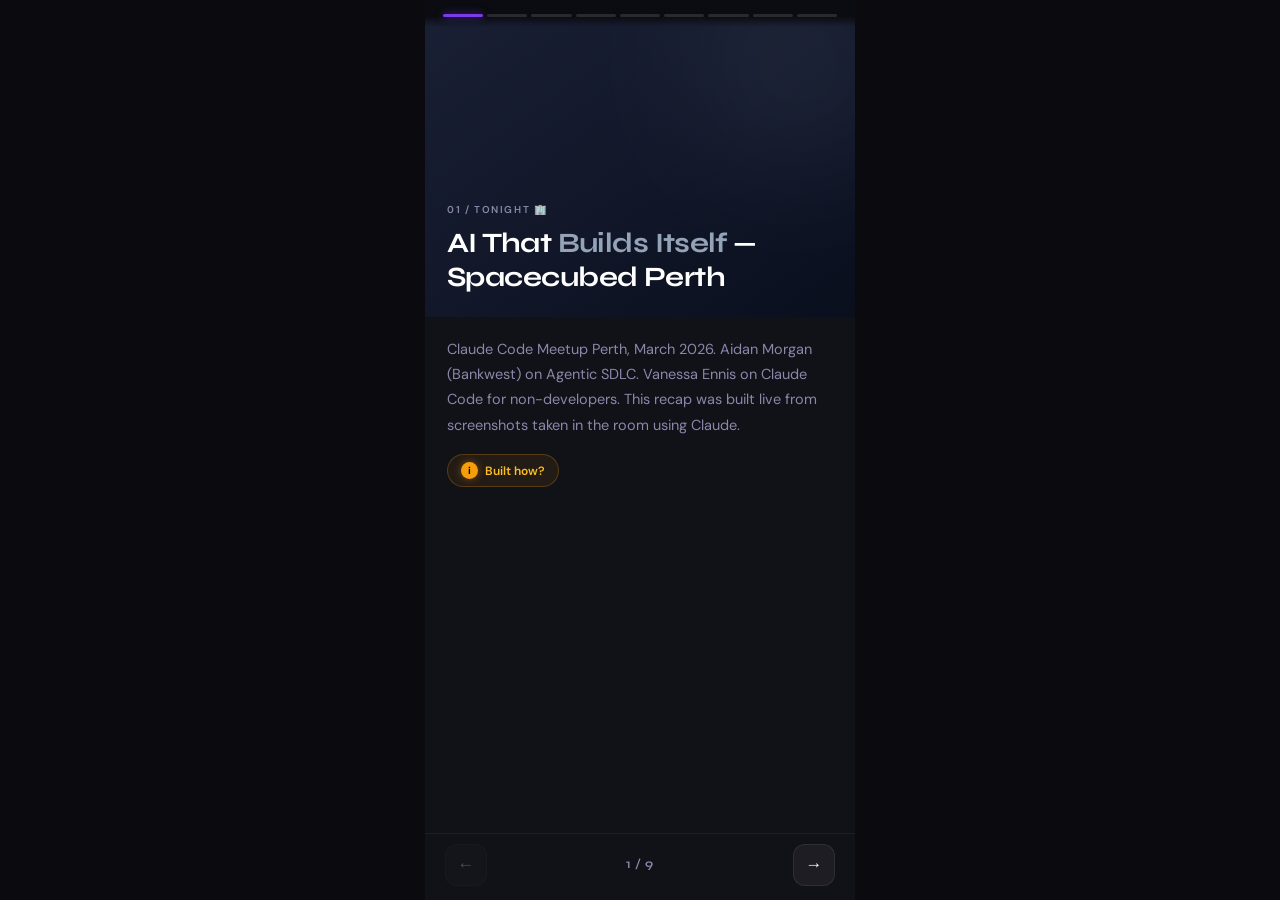
==== commit 3e977113: "Add files via upload" ====
--- a/index.html
+++ b/index.html
@@ -1,703 +1,322 @@
 <!DOCTYPE html>
-
 <html lang="en">
 <head>
     <meta charset="UTF-8">
-    <meta name="viewport" content="width=device-width, initial-scale=1.0">
-    <title>Dean Cain: Playing Superman | Good Life Media</title>
-
-```
-<!-- Social sharing meta tags -->
-<meta property="og:title" content="Dean Cain: Playing Superman">
-<meta property="og:description" content="Beyond the cape — Dean Cain opens up about adoption, losing his NFL dream, and raising his son alone.">
-<meta property="og:image" content="https://img.youtube.com/vi/RaTwRLrPqSU/maxresdefault.jpg">
-<meta property="og:type" content="video.other">
-<meta name="twitter:card" content="summary_large_image">
-<meta name="twitter:image" content="https://img.youtube.com/vi/RaTwRLrPqSU/maxresdefault.jpg">
-
-<link href="https://fonts.googleapis.com/css2?family=Playfair+Display:ital,wght@0,400;0,500;0,600;0,700;1,400;1,600&family=Source+Sans+Pro:wght@300;400;600&display=swap" rel="stylesheet">
-
-<style>
-    :root {
-        --gold: #C9A227;
-        --gold-light: #E8D48A;
-        --cream: #FAF7F0;
-        --charcoal: #1C1C1C;
-        --warm-black: #252525;
-        --text-secondary: rgba(255, 255, 255, 0.7);
-        --itabs-blue: #0066cc;
-        --gofundme-green: #00b964;
-    }
-
-    * {
-        margin: 0;
-        padding: 0;
-        box-sizing: border-box;
-    }
-
-    body {
-        font-family: 'Source Sans Pro', sans-serif;
-        background: linear-gradient(165deg, #1a1a1a 0%, #0d0d0d 100%);
-        min-height: 100vh;
-        display: flex;
-        align-items: center;
-        justify-content: center;
-        padding: 20px;
-    }
-
-    .guest-card {
-        width: 100%;
-        max-width: 420px;
-        background: linear-gradient(180deg, var(--charcoal) 0%, var(--warm-black) 100%);
-        border-radius: 20px;
-        overflow: hidden;
-        box-shadow: 
-            0 25px 80px rgba(0, 0, 0, 0.5),
-            0 0 0 1px rgba(201, 162, 39, 0.2);
-        position: relative;
-    }
-
-    .guest-card::before {
-        content: '';
-        position: absolute;
-        top: 0;
-        left: 0;
-        right: 0;
-        height: 3px;
-        background: linear-gradient(90deg, transparent, var(--gold), transparent);
-    }
-
-    .card-header {
-        padding: 28px 28px 20px;
-        text-align: center;
-    }
-
-    .guest-label {
-        font-size: 0.75rem;
-        text-transform: uppercase;
-        letter-spacing: 3px;
-        color: var(--gold);
-        margin-bottom: 12px;
-        font-weight: 600;
-    }
-
-    .guest-name {
-        font-family: 'Playfair Display', serif;
-        font-size: 2.2rem;
-        font-weight: 600;
-        color: var(--cream);
-        margin-bottom: 8px;
-        line-height: 1.2;
-    }
-
-    .episode-title {
-        font-size: 1.1rem;
-        color: var(--text-secondary);
-        font-weight: 300;
-        font-style: italic;
-    }
-
-    .video-section {
-        padding: 0 20px;
-        position: relative;
-    }
-
-    .video-wrapper {
-        position: relative;
-        width: 100%;
-        border-radius: 12px;
-        overflow: hidden;
-        box-shadow: 0 10px 40px rgba(0, 0, 0, 0.4);
-    }
-
-    /* 16:9 aspect ratio for full interview */
-    .video-container {
-        position: relative;
-        width: 100%;
-        padding-top: 56.25%;
-        background: #000;
-    }
-
-    .video-container iframe {
-        position: absolute;
-        top: 0;
-        left: 0;
-        width: 100%;
-        height: 100%;
-        border: none;
-    }
-
-    /* iTabs button next to video */
-    .itabs-video-btn {
-        position: absolute;
-        top: 10px;
-        right: 30px;
-        width: 32px;
-        height: 32px;
-        background: var(--itabs-blue);
-        border-radius: 50%;
-        border: 2px solid white;
-        display: flex;
-        align-items: center;
-        justify-content: center;
-        cursor: pointer;
-        transition: all 0.3s ease;
-        box-shadow: 0 2px 10px rgba(0, 102, 204, 0.4);
-        z-index: 10;
-    }
-
-    .itabs-video-btn:hover {
-        transform: scale(1.15);
-        box-shadow: 0 4px 15px rgba(0, 102, 204, 0.6);
-    }
-
-    .itabs-video-btn .itabs-i {
-        font-family: 'Playfair Display', serif;
-        font-style: italic;
-        font-size: 16px;
-        font-weight: 600;
-        color: white;
-        line-height: 1;
-    }
-
-    .context-section {
-        padding: 20px 28px;
-    }
-
-    .context-tagline {
-        font-family: 'Playfair Display', serif;
-        font-size: 1rem;
-        font-style: italic;
-        line-height: 1.6;
-        color: var(--text-secondary);
-        text-align: center;
-    }
-
-    .cta-section {
-        padding: 8px 28px 28px;
-        display: flex;
-        flex-direction: column;
-        gap: 12px;
-    }
-
-    .cta-primary {
-        display: flex;
-        align-items: center;
-        justify-content: center;
-        gap: 10px;
-        padding: 16px 24px;
-        background: linear-gradient(135deg, var(--gold) 0%, #B8922A 100%);
-        color: var(--charcoal);
-        text-decoration: none;
-        font-weight: 600;
-        font-size: 1rem;
-        border-radius: 10px;
-        transition: all 0.3s ease;
-        box-shadow: 0 4px 20px rgba(201, 162, 39, 0.3);
-    }
-
-    .cta-primary:hover {
-        transform: translateY(-2px);
-        box-shadow: 0 8px 30px rgba(201, 162, 39, 0.4);
-    }
-
-    .cta-primary svg {
-        width: 20px;
-        height: 20px;
-    }
-
-    .cta-donate {
-        display: flex;
-        align-items: center;
-        justify-content: center;
-        gap: 10px;
-        padding: 14px 24px;
-        background: linear-gradient(135deg, var(--gofundme-green) 0%, #00a85a 100%);
-        color: white;
-        text-decoration: none;
-        font-weight: 600;
-        font-size: 0.95rem;
-        border-radius: 10px;
-        transition: all 0.3s ease;
-        box-shadow: 0 4px 20px rgba(0, 185, 100, 0.3);
-    }
-
-    .cta-donate:hover {
-        transform: translateY(-2px);
-        box-shadow: 0 8px 30px rgba(0, 185, 100, 0.4);
-    }
-
-    .cta-donate svg {
-        width: 18px;
-        height: 18px;
-    }
-
-    .card-footer {
-        padding: 20px 28px;
-        border-top: 1px solid rgba(255, 255, 255, 0.08);
-        display: flex;
-        align-items: center;
-        justify-content: center;
-        gap: 12px;
-    }
-
-    .footer-logo {
-        font-family: 'Playfair Display', serif;
-        font-size: 0.95rem;
-        color: var(--text-secondary);
-        display: flex;
-        align-items: center;
-        gap: 8px;
-    }
-
-    .footer-logo .brand {
-        color: var(--gold);
-        font-weight: 600;
-    }
-
-    /* Floating iTabs button - bottom corner */
-    .itabs-floating-btn {
-        position: fixed;
-        bottom: 30px;
-        right: 30px;
-        width: 56px;
-        height: 56px;
-        background: var(--itabs-blue);
-        border-radius: 50%;
-        border: 3px solid white;
-        display: flex;
-        flex-direction: column;
-        align-items: center;
-        justify-content: center;
-        cursor: pointer;
-        transition: all 0.3s ease;
-        box-shadow: 0 4px 20px rgba(0, 102, 204, 0.5);
-        z-index: 100;
-    }
-
-    .itabs-floating-btn:hover {
-        transform: scale(1.15);
-        box-shadow: 0 6px 30px rgba(0, 102, 204, 0.7);
-    }
-
-    .itabs-floating-btn .itabs-i {
-        font-family: 'Playfair Display', serif;
-        font-style: italic;
-        font-size: 22px;
-        font-weight: 600;
-        color: white;
-        line-height: 1;
-    }
-
-    .itabs-floating-btn .itabs-text {
-        font-family: 'Source Sans Pro', sans-serif;
-        font-size: 8px;
-        font-weight: 600;
-        color: white;
-        letter-spacing: 0.5px;
-        margin-top: 1px;
-    }
-
-    /* Popup overlay */
-    .itabs-popup-overlay {
-        display: none;
-        position: fixed;
-        top: 0;
-        left: 0;
-        right: 0;
-        bottom: 0;
-        background: rgba(0, 0, 0, 0.85);
-        z-index: 1000;
-        align-items: center;
-        justify-content: center;
-        padding: 20px;
-        overflow-y: auto;
-    }
-
-    .itabs-popup-overlay.active {
-        display: flex;
-    }
-
-    .itabs-popup {
-        background: linear-gradient(180deg, var(--charcoal) 0%, var(--warm-black) 100%);
-        border-radius: 16px;
-        max-width: 400px;
-        width: 100%;
-        max-height: 90vh;
-        overflow-y: auto;
-        padding: 32px;
-        box-shadow: 0 20px 60px rgba(0, 0, 0, 0.5);
-        border: 1px solid rgba(201, 162, 39, 0.3);
-        position: relative;
-    }
-
-    .popup-close {
-        position: absolute;
-        top: 16px;
-        right: 16px;
-        width: 32px;
-        height: 32px;
-        border-radius: 50%;
-        background: rgba(255, 255, 255, 0.1);
-        border: none;
-        color: var(--cream);
-        font-size: 20px;
-        cursor: pointer;
-        display: flex;
-        align-items: center;
-        justify-content: center;
-        transition: all 0.2s ease;
-    }
-
-    .popup-close:hover {
-        background: rgba(255, 255, 255, 0.2);
-    }
-
-    .popup-header {
-        display: flex;
-        align-items: center;
-        gap: 12px;
-        margin-bottom: 20px;
-    }
-
-    .popup-itabs-icon {
-        width: 40px;
-        height: 40px;
-        background: var(--itabs-blue);
-        border-radius: 50%;
-        border: 2px solid white;
-        display: flex;
-        align-items: center;
-        justify-content: center;
-        flex-shrink: 0;
-    }
-
-    .popup-itabs-icon .itabs-i {
-        font-family: 'Playfair Display', serif;
-        font-style: italic;
-        font-size: 20px;
-        font-weight: 600;
-        color: white;
-    }
-
-    .popup-title {
-        font-family: 'Playfair Display', serif;
-        font-size: 1.3rem;
-        color: var(--cream);
-    }
-
-    .popup-content p {
-        color: var(--text-secondary);
-        line-height: 1.7;
-        margin-bottom: 16px;
-        font-size: 0.95rem;
-    }
-
-    .popup-section {
-        margin-bottom: 20px;
-        padding: 16px;
-        background: rgba(255, 255, 255, 0.03);
-        border-radius: 10px;
-        border: 1px solid rgba(255, 255, 255, 0.06);
-    }
-
-    .popup-section-title {
-        font-size: 0.85rem;
-        font-weight: 600;
-        color: var(--gold);
-        margin-bottom: 10px;
-        display: flex;
-        align-items: center;
-        gap: 8px;
-    }
-
-    .popup-section p {
-        margin-bottom: 0;
-    }
-
-    .popup-cta {
-        display: flex;
-        align-items: center;
-        justify-content: center;
-        gap: 10px;
-        padding: 14px 24px;
-        background: linear-gradient(135deg, var(--gofundme-green) 0%, #00a85a 100%);
-        color: white;
-        text-decoration: none;
-        font-weight: 600;
-        font-size: 1rem;
-        border-radius: 10px;
-        transition: all 0.3s ease;
-        width: 100%;
-        margin-top: 8px;
-    }
-
-    .popup-cta:hover {
-        transform: translateY(-2px);
-        box-shadow: 0 6px 20px rgba(0, 185, 100, 0.4);
-    }
-
-    .popup-highlights {
-        margin-top: 16px;
-        padding: 16px;
-        background: rgba(255, 255, 255, 0.03);
-        border-radius: 10px;
-        border: 1px solid rgba(255, 255, 255, 0.06);
-    }
-
-    .popup-highlights-title {
-        font-size: 0.75rem;
-        text-transform: uppercase;
-        letter-spacing: 2px;
-        color: var(--gold);
-        margin-bottom: 12px;
-    }
-
-    .popup-highlights-list {
-        list-style: none;
-        display: flex;
-        flex-direction: column;
-        gap: 8px;
-    }
-
-    .popup-highlights-list li {
-        font-size: 0.9rem;
-        color: var(--text-secondary);
-        padding-left: 20px;
-        position: relative;
-    }
-
-    .popup-highlights-list li::before {
-        content: '→';
-        position: absolute;
-        left: 0;
-        color: var(--gold);
-    }
-
-    @media (max-width: 480px) {
-        body {
-            padding: 8px;
-            padding-bottom: 80px;
-            align-items: flex-start;
+    <meta name="viewport" content="width=device-width, initial-scale=1.0, user-scalable=no">
+    <title>Agentic AI — Claude Code Meetup Perth | iTabs Recap</title>
+
+    <!-- ── OG / Social Metadata ── -->
+    <meta name="description" content="Live recap of the Claude Code Meetup Perth, March 2026. Three speakers including Aidan Morgan (Bankwest) on Agentic SDLC and Vanessa Ennis on Claude Code for non-developers. Built from screenshots taken in the room using Claude.">
+
+    <!-- Open Graph -->
+    <meta property="og:type" content="website">
+    <meta property="og:url" content="https://boilermaker-innovator.github.io/using-Claude/">
+    <meta property="og:title" content="Agentic AI — Claude Code Meetup Perth 🤖">
+    <meta property="og:description" content="Live interactive recap built from screenshots taken in the room. 3 speakers. Aidan Morgan (Bankwest) on Agentic SDLC + Vanessa Ennis on Claude Code for non-devs. Swipe through 9 cards.">
+    <meta property="og:image" content="https://boilermaker-innovator.github.io/using-Claude/preview.png">
+    <meta property="og:image:width" content="1200">
+    <meta property="og:image:height" content="630">
+    <meta property="og:site_name" content="iTabs by itabs.ai">
+    <meta property="og:locale" content="en_AU">
+
+    <!-- Twitter / X Card -->
+    <meta name="twitter:card" content="summary_large_image">
+    <meta name="twitter:title" content="Agentic AI — Claude Code Meetup Perth 🤖">
+    <meta name="twitter:description" content="Live interactive recap built from screenshots taken in the room. 3 speakers. Swipe through 9 cards covering Agentic SDLC and Claude Code for non-devs.">
+    <meta name="twitter:image" content="https://boilermaker-innovator.github.io/using-Claude/preview.png">
+
+    <!-- Canonical -->
+    <link rel="canonical" href="https://boilermaker-innovator.github.io/using-Claude/">
+
+    <link rel="preconnect" href="https://fonts.googleapis.com">
+    <link rel="preconnect" href="https://fonts.gstatic.com" crossorigin>
+    <link href="https://fonts.googleapis.com/css2?family=Syne:wght@600;700;800&family=DM+Sans:wght@400;500;600&display=swap" rel="stylesheet">
+    <style>
+        * { margin: 0; padding: 0; box-sizing: border-box; -webkit-tap-highlight-color: transparent; }
+        :root {
+            --bg-primary: #0a0a0f;
+            --bg-secondary: #111118;
+            --bg-tertiary: #1a1a26;
+            --text-primary: #ffffff;
+            --text-secondary: #8888aa;
+            --accent: #7c3aed;
+            --accent2: #06b6d4;
+            --i-button: #f59e0b;
+            --transition: 0.25s ease;
         }
-        
-        .guest-card {
-            border-radius: 16px;
-            max-width: 100%;
-            min-height: calc(100vh - 96px);
-            display: flex;
-            flex-direction: column;
-        }
-        
-        .guest-name {
-            font-size: 2.1rem;
-        }
-        
-        .card-header {
-            padding: 28px 24px 20px;
-        }
-
-        .guest-label {
-            font-size: 0.8rem;
-            letter-spacing: 3.5px;
-        }
-
-        .episode-title {
-            font-size: 1.15rem;
-        }
-
-        .video-section {
-            padding: 0 16px;
-        }
-        
-        .context-section {
-            padding: 24px;
-            flex-grow: 1;
-        }
-
-        .context-tagline {
-            font-size: 1.05rem;
-        }
-        
-        .cta-section {
-            padding: 8px 24px 28px;
-            gap: 14px;
-        }
-
-        .cta-primary, .cta-donate {
-            padding: 18px 24px;
-            font-size: 1.05rem;
-        }
-
-        .card-footer {
-            padding: 20px 24px;
-        }
-
-        .itabs-floating-btn {
-            bottom: 20px;
-            right: 20px;
-            width: 50px;
-            height: 50px;
-        }
-
-        .itabs-popup {
-            padding: 24px;
-            max-height: 85vh;
-        }
-    }
-</style>
-```
-
+        html, body { height: 100%; overflow: hidden; background: var(--bg-primary); }
+        body { font-family: 'DM Sans', sans-serif; color: var(--text-primary); line-height: 1.5; }
+        .container { max-width: 430px; margin: 0 auto; height: 100%; display: flex; flex-direction: column; position: relative; }
+
+        .progress-container { display: flex; gap: 4px; padding: 14px 18px 10px; position: absolute; top: 0; left: 0; right: 0; z-index: 100; background: linear-gradient(to bottom, rgba(10,10,15,0.95) 60%, transparent); }
+        .progress-segment { flex: 1; height: 3px; background: rgba(255,255,255,0.12); border-radius: 2px; transition: background var(--transition); }
+        .progress-segment.viewed { background: rgba(255,255,255,0.4); }
+        .progress-segment.active { background: var(--accent); box-shadow: 0 0 8px rgba(124,58,237,0.6); }
+
+        .cards-wrapper { flex: 1; position: relative; overflow: hidden; }
+        .card { position: absolute; inset: 0; display: flex; flex-direction: column; opacity: 0; transform: translateX(100%) scale(0.97); transition: all 0.35s cubic-bezier(0.4,0,0.2,1); pointer-events: none; }
+        .card.active { opacity: 1; transform: translateX(0) scale(1); pointer-events: all; }
+        .card.prev { opacity: 0; transform: translateX(-100%) scale(0.97); }
+
+        .card-hero { padding: 56px 22px 22px; min-height: 38%; display: flex; flex-direction: column; justify-content: flex-end; position: relative; overflow: hidden; }
+        .hero-default { background: linear-gradient(145deg, #1a2035 0%, #0a0f1e 100%); }
+        .hero-purple  { background: linear-gradient(145deg, #3b1f7a 0%, #1a1040 100%); }
+        .hero-cyan    { background: linear-gradient(145deg, #0e3d5c 0%, #071e30 100%); }
+        .hero-amber   { background: linear-gradient(145deg, #5c2d0a 0%, #2a1005 100%); }
+        .hero-green   { background: linear-gradient(145deg, #0f3d22 0%, #051810 100%); }
+        .hero-red     { background: linear-gradient(145deg, #5c1515 0%, #280808 100%); }
+
+        .card-hero::before { content: ''; position: absolute; width: 220px; height: 220px; border-radius: 50%; opacity: 0.22; top: -50px; right: -50px; filter: blur(65px); }
+        .hero-purple::before  { background: #7c3aed; }
+        .hero-cyan::before    { background: #06b6d4; }
+        .hero-amber::before   { background: #f59e0b; }
+        .hero-green::before   { background: #10b981; }
+        .hero-red::before     { background: #ef4444; }
+        .hero-default::before { background: #475569; }
+
+        .card-tag { font-size: 10px; font-weight: 600; letter-spacing: 0.16em; text-transform: uppercase; color: var(--text-secondary); margin-bottom: 10px; position: relative; z-index: 1; }
+        .tag-purple { color: #a78bfa; } .tag-cyan { color: #67e8f9; } .tag-amber { color: #fcd34d; } .tag-green { color: #6ee7b7; } .tag-red { color: #fca5a5; }
+
+        .card-headline { font-family: 'Syne', sans-serif; font-size: clamp(22px, 5.5vw, 28px); font-weight: 700; line-height: 1.2; letter-spacing: -0.02em; position: relative; z-index: 1; }
+        .hero-default em { color: #94a3b8; font-style: normal; }
+        .hero-purple  em { color: #c4b5fd; font-style: normal; }
+        .hero-cyan    em { color: #67e8f9; font-style: normal; }
+        .hero-amber   em { color: #fcd34d; font-style: normal; }
+        .hero-green   em { color: #6ee7b7; font-style: normal; }
+        .hero-red     em { color: #fca5a5; font-style: normal; }
+
+        .card-body { flex: 1; background: var(--bg-secondary); padding: 20px 22px; overflow-y: auto; display: flex; flex-direction: column; gap: 14px; }
+        .card-body::-webkit-scrollbar { width: 3px; }
+        .card-body::-webkit-scrollbar-thumb { background: rgba(255,255,255,0.1); border-radius: 2px; }
+        .card-summary { font-size: 14.5px; color: var(--text-secondary); line-height: 1.75; }
+
+        .analogy-box { background: var(--bg-tertiary); border-radius: 14px; padding: 14px 16px; border-left: 3px solid var(--accent2); }
+        .analogy-title { font-size: 9px; font-weight: 600; letter-spacing: 0.14em; text-transform: uppercase; color: var(--accent2); margin-bottom: 7px; }
+        .analogy-text { font-size: 13px; color: var(--text-secondary); line-height: 1.65; }
+
+        .i-buttons { display: flex; flex-wrap: wrap; gap: 8px; margin-top: 2px; }
+        .i-button { display: flex; align-items: center; gap: 7px; background: rgba(245,158,11,0.08); border: 1px solid rgba(245,158,11,0.25); border-radius: 22px; padding: 7px 13px; font-family: 'DM Sans', sans-serif; font-size: 12px; font-weight: 600; color: #fbbf24; cursor: pointer; transition: all var(--transition); }
+        .i-button:hover { background: rgba(245,158,11,0.15); border-color: rgba(245,158,11,0.45); transform: translateY(-1px); box-shadow: 0 4px 12px rgba(245,158,11,0.15); }
+        .i-dot { width: 17px; height: 17px; background: #f59e0b; border-radius: 50%; display: flex; align-items: center; justify-content: center; font-size: 10px; font-weight: 700; color: #000; flex-shrink: 0; box-shadow: 0 0 8px rgba(245,158,11,0.4); }
+
+        .nav-area { display: flex; align-items: center; justify-content: space-between; padding: 10px 20px 14px; background: var(--bg-secondary); border-top: 1px solid rgba(255,255,255,0.05); }
+        .nav-btn { width: 42px; height: 42px; background: rgba(255,255,255,0.05); border: 1px solid rgba(255,255,255,0.08); border-radius: 12px; color: var(--text-primary); font-size: 17px; cursor: pointer; transition: all var(--transition); display: flex; align-items: center; justify-content: center; }
+        .nav-btn:hover:not(:disabled) { background: rgba(255,255,255,0.1); }
+        .nav-btn:disabled { opacity: 0.25; cursor: not-allowed; }
+        .card-counter { font-family: 'Syne', sans-serif; font-size: 13px; font-weight: 600; color: var(--text-secondary); letter-spacing: 0.05em; }
+
+        .modal-overlay { position: fixed; inset: 0; background: rgba(0,0,0,0.65); backdrop-filter: blur(4px); display: flex; align-items: flex-end; justify-content: center; z-index: 200; opacity: 0; pointer-events: none; transition: opacity var(--transition); }
+        .modal-overlay.active { opacity: 1; pointer-events: all; }
+        .modal-sheet { width: 100%; max-width: 430px; background: #16162a; border-radius: 22px 22px 0 0; padding: 22px 22px 32px; transform: translateY(100%); transition: transform 0.3s cubic-bezier(0.4,0,0.2,1); border-top: 1px solid rgba(255,255,255,0.07); }
+        .modal-overlay.active .modal-sheet { transform: translateY(0); }
+        .modal-handle { width: 36px; height: 4px; background: rgba(255,255,255,0.15); border-radius: 2px; margin: 0 auto 18px; }
+        .modal-term { font-family: 'Syne', sans-serif; font-size: 18px; font-weight: 700; margin-bottom: 4px; }
+        .modal-type { font-size: 10px; font-weight: 600; letter-spacing: 0.14em; text-transform: uppercase; color: var(--i-button); margin-bottom: 14px; }
+        .modal-content { font-size: 14px; color: var(--text-secondary); line-height: 1.75; }
+        .modal-close { margin-top: 22px; width: 100%; padding: 13px; background: rgba(255,255,255,0.06); border: 1px solid rgba(255,255,255,0.08); border-radius: 12px; color: var(--text-primary); font-family: 'DM Sans', sans-serif; font-size: 14px; font-weight: 600; cursor: pointer; }
+        .modal-close:hover { background: rgba(255,255,255,0.1); }
+    </style>
 </head>
 <body>
-    <div class="guest-card">
-        <div class="card-header">
-            <div class="guest-label">Featured Conversation</div>
-            <h1 class="guest-name">Dean Cain</h1>
-            <p class="episode-title">Playing Superman</p>
-        </div>
-
-```
-    <div class="video-section">
-        <!-- iTabs button next to video -->
-        <div class="itabs-video-btn" onclick="openPopup('video')">
-            <span class="itabs-i">i</span>
-        </div>
-        <div class="video-wrapper">
-            <div class="video-container">
-                <iframe 
-                    src="https://www.youtube.com/embed/RaTwRLrPqSU" 
-                    allow="accelerometer; autoplay; clipboard-write; encrypted-media; gyroscope; picture-in-picture" 
-                    allowfullscreen>
-                </iframe>
-            </div>
-        </div>
-    </div>
-
-    <div class="context-section">
-        <p class="context-tagline">Beyond the cape — a conversation about identity, resilience, and what really matters.</p>
-    </div>
-
-    <div class="cta-section">
-        <a href="https://youtu.be/RaTwRLrPqSU" target="_blank" class="cta-primary">
-            <svg xmlns="http://www.w3.org/2000/svg" viewBox="0 0 24 24" fill="currentColor">
-                <path d="M8 5v14l11-7z"/>
-            </svg>
-            Watch Full Interview
-        </a>
-        <a href="https://www.gofundme.com/f/help-launch-the-good-life-podcast/donate" target="_blank" class="cta-donate">
-            <svg xmlns="http://www.w3.org/2000/svg" viewBox="0 0 24 24" fill="currentColor">
-                <path d="M12 21.35l-1.45-1.32C5.4 15.36 2 12.28 2 8.5 2 5.42 4.42 3 7.5 3c1.74 0 3.41.81 4.5 2.09C13.09 3.81 14.76 3 16.5 3 19.58 3 22 5.42 22 8.5c0 3.78-3.4 6.86-8.55 11.54L12 21.35z"/>
-            </svg>
-            Support Good Life
-        </a>
-    </div>
-
-    <div class="card-footer">
-        <span class="footer-logo">
-            A <span class="brand">Good Life Media</span> conversation
-        </span>
+<div class="container">
+    <div class="progress-container" id="progress"></div>
+    <div class="cards-wrapper" id="cardsWrapper"></div>
+    <div class="nav-area">
+        <button class="nav-btn" id="prevBtn" onclick="navigate(-1)">←</button>
+        <span class="card-counter" id="counter">1 / N</span>
+        <button class="nav-btn" id="nextBtn" onclick="navigate(1)">→</button>
     </div>
 </div>
 
-<!-- Floating iTabs button -->
-<div class="itabs-floating-btn" onclick="openPopup('support')">
-    <span class="itabs-i">i</span>
-    <span class="itabs-text">iTabs</span>
-</div>
-
-<!-- Video Info Popup -->
-<div class="itabs-popup-overlay" id="popup-video">
-    <div class="itabs-popup">
-        <button class="popup-close" onclick="closePopup('video')">×</button>
-        <div class="popup-header">
-            <div class="popup-itabs-icon">
-                <span class="itabs-i">i</span>
-            </div>
-            <h3 class="popup-title">About This Interview</h3>
-        </div>
-        <div class="popup-content">
-            <p>Dean Cain sits down with Good Life Media for an unfiltered conversation that goes far beyond Superman.</p>
-            
-            <div class="popup-highlights">
-                <div class="popup-highlights-title">In This Conversation</div>
-                <ul class="popup-highlights-list">
-                    <li>Being adopted at age 4 and the father who changed everything</li>
-                    <li>Growing up in Malibu with Charlie Sheen and Rob Lowe</li>
-                    <li>NFL dreams ending with a knee injury</li>
-                    <li>Raising his son as a single father</li>
-                    <li>Why he became a reserve police officer</li>
-                </ul>
-            </div>
-        </div>
-        <a href="https://youtu.be/RaTwRLrPqSU" target="_blank" class="popup-cta" style="background: linear-gradient(135deg, var(--gold) 0%, #B8922A 100%); color: var(--charcoal);">Watch Now</a>
+<div class="modal-overlay" id="modalOverlay" onclick="if(event.target===this)closeModal()">
+    <div class="modal-sheet">
+        <div class="modal-handle"></div>
+        <div class="modal-term" id="modalTerm"></div>
+        <div class="modal-type" id="modalType"></div>
+        <div class="modal-content" id="modalContent"></div>
+        <button class="modal-close" onclick="closeModal()">Close</button>
     </div>
 </div>
 
-<!-- Support Popup - Full Story -->
-<div class="itabs-popup-overlay" id="popup-support">
-    <div class="itabs-popup">
-        <button class="popup-close" onclick="closePopup('support')">×</button>
-        <div class="popup-header">
-            <div class="popup-itabs-icon">
-                <span class="itabs-i">i</span>
-            </div>
-            <h3 class="popup-title">Help Keep Good Life Alive</h3>
+<script>
+const cards = [
+    {
+        tag: "01 / TONIGHT 🏢", tagClass: "",
+        headline: "AI That <em>Builds Itself</em> — Spacecubed Perth",
+        heroClass: "hero-default",
+        summary: "Claude Code Meetup Perth, March 2026. Aidan Morgan (Bankwest) on Agentic SDLC. Vanessa Ennis on Claude Code for non-developers. This recap was built live from screenshots taken in the room using Claude.",
+        analogy: null,
+        iButtons: [{ label: "Built how?", type: "context", term: "How This Was Made", content: "Screenshots taken during each talk were fed to Claude in real time. Content was captured, structured, and assembled into this interactive summary on the spot — start to finish during the event. That's iTabs in action." }]
+    },
+    {
+        tag: "02 / AIDAN MORGAN 🏦", tagClass: "tag-purple",
+        headline: "Three <em>Loops</em> — Get Out of the Way",
+        heroClass: "hero-purple",
+        summary: "Aidan's framework from Bankwest: Inner Loop (AI writes and tests code autonomously), Middle Loop (quality gates keep it honest), Outer Loop (integration and release). Size tasks to ~4 hours of human dev work. Design the factory once — then let it run.",
+        analogy: { title: "Think of it like...", text: "A production line with automated quality checkpoints. Design it once — step back." },
+        iButtons: [
+            { label: "Inner Loop", type: "definition", term: "Inner Loop", content: "Write Test → Write Code → Run Tests. Fully automated. The AI iterates without human involvement. As the slide said directly: you aren't needed in this loop." },
+            { label: "Task sizing", type: "why-it-matters", term: "~4 Hour Tasks", content: "Tasks sized to ~4 hours of human dev work give the AI a bounded scope. Too big and it drifts. Too small and you lose efficiency. A deliberate constraint that keeps the loop tight." }
+        ]
+    },
+    {
+        tag: "03 / AIDAN MORGAN ⚡", tagClass: "tag-cyan",
+        headline: "<em>Backpressure</em> — the Signal That Keeps It Honest",
+        heroClass: "hero-cyan",
+        summary: "The Middle Loop creates backpressure — a fast automated signal the LLM is going wrong so it self-corrects. Cannot come from a human (too slow). Must be binary: good or bad, no grey zone. semgrep detects AI slop. ast-grep blocks bad code structures.",
+        analogy: null,
+        iButtons: [
+            { label: "semgrep", type: "definition", term: "semgrep", content: "Scans the codebase for issues beyond syntax — TODO stubs, repeated strings that should be Enums, empty exception handlers, and AI slop patterns (lazy shortcuts LLMs habitually take)." },
+            { label: "JBGE", type: "definition", term: "JBGE", content: "Just Barely Good Enough. Accept JBGE and block the LLM's ability to judge or ignore a problem. Remove subjectivity from the quality gate entirely. Binary only." }
+        ]
+    },
+    {
+        tag: "04 / AIDAN MORGAN 🔄", tagClass: "tag-cyan",
+        headline: "Horizontal <em>Layers</em> Beat Vertical Slices",
+        heroClass: "hero-cyan",
+        summary: "Forget thin vertical slices — wrong model for agentic builds. Use horizontal layers with sub-agents specialised per layer, each with a focused system prompt. MEMORY.md handles context rot. With 1M context windows, drift before compaction is now the bigger risk.",
+        analogy: null,
+        iButtons: [
+            { label: "Context rot", type: "definition", term: "Context Rot", content: "As LLM sessions grow, earlier instructions become less reliable and the model drifts. MEMORY.md re-injects key context at the start of each session to compensate." },
+            { label: "TDD rethink", type: "why-it-matters", term: "TDD for LLMs", content: "TDD was a teaching tool for humans learning testable code. LLMs already know this — so TDD is not required. Testing is still critical. Pyramid becomes a rhombus: more integration and property tests." }
+        ]
+    },
+    {
+        tag: "05 / VANESSA ENNIS 💡", tagClass: "tag-green",
+        headline: "Claude Code Is a <em>Working Differently</em> Tool",
+        heroClass: "hero-green",
+        summary: "Vanessa's reframe as a non-technical PM: stop thinking developer-first. Her stack: Claude for user stories → Lovable for rapid prototyping → Cursor for plans → Claude Code for the full build. Build claude.md first. Treat every output as a first draft.",
+        analogy: null,
+        iButtons: [
+            { label: "claude.md", type: "definition", term: "claude.md", content: "A markdown file giving Claude Code persistent project context — goals, constraints, tech stack, decisions made. Referenced throughout the build. Create this before writing a single line of code." },
+            { label: "3 power prompts", type: "why-it-matters", term: "Genius-Level Prompts", content: "From Sabrina Ramonov: (1) Ask clarifying questions until you are 95% confident. (2) What would a top 0.1% person in this field think? (3) Reframe this to challenge how I see the problem." }
+        ]
+    },
+    {
+        tag: "06 / VANESSA ENNIS 🚀", tagClass: "tag-green",
+        headline: "Built a Real App — <em>No Developer</em>, No Sprint",
+        heroClass: "hero-green",
+        summary: "Vanessa built Golden Hour — habits, finance, exercise dashboard — solo as a non-technical PM. No developer. No sprint. Shipped in hours. Used Claude for code review: not to read every line, but to ask the right questions. Real confidence, not just trust.",
+        analogy: null,
+        iButtons: [{ label: "Key lessons", type: "why-it-matters", term: "Vanessa's Lessons", content: "Start earlier than you think. Pursue personal projects — less pressure to experiment. Build claude.md first. Treat outputs as first drafts and always push further. AI makes mistakes: build in checks." }]
+    },
+    {
+        tag: "07 / ITABS LESSONS 🛠️", tagClass: "tag-amber",
+        headline: "What Tonight Means for <em>iTabs Dev</em>",
+        heroClass: "hero-amber",
+        summary: "iTabs already runs an inner loop — email brief → Claude builds widget → deploys to GitHub Pages. SKILL.md is the equivalent of MEMORY.md. But two things are missing: backpressure before deploy, and a split prompt architecture.",
+        analogy: { title: "Honest audit...", text: "Already doing: inner loop, context injection, treating outputs as drafts. Missing: binary quality gate, split prompt modules." },
+        iButtons: [
+            { label: "Missing: backpressure", type: "why-it-matters", term: "No Quality Gate Yet", content: "Claude output currently goes straight to GitHub deploy with no check. A Make.com filter checking for Web3Forms key, card structure, and no placeholder text is a real backpressure gate. 20 minutes to build." },
+            { label: "Missing: split prompts", type: "why-it-matters", term: "One Prompt Does Too Much", content: "One Claude prompt currently reads the brief, designs cards, writes copy, and builds HTML. Splitting into Brief Interpreter (JSON out) and Builder (HTML from JSON) means cleaner output and easier debugging." }
+        ]
+    },
+    {
+        tag: "08 / NEXT ACTIONS ✅", tagClass: "tag-green",
+        headline: "Three <em>Next Actions</em> From Tonight",
+        heroClass: "hero-green",
+        summary: "Small targeted improvements that tighten the loop and make every iTabs widget build more reliable. Not big projects — focused upgrades to an already-working pipeline.",
+        analogy: null,
+        iButtons: [
+            { label: "Action 1 🎯", type: "definition", term: "Add Backpressure Gate", content: "Make.com filter between Claude output and GitHub deploy. Check HTML contains Web3Forms key, at least 3 card objects, no lorem ipsum. Fail and flag rather than deploying a broken widget." },
+            { label: "Action 2 🎯", type: "definition", term: "Split the Build Prompt", content: "Module 1: reads tradie email, outputs structured JSON (name, services, suburb, theme). Module 2: takes JSON, builds widget HTML. Cleaner, more debuggable, better quality." },
+            { label: "Action 3 🎯", type: "definition", term: "Prompt Injection Guard", content: "Before going public with build@itabs.ai, strip instruction-like patterns from the brief before passing to Claude. A crafted email could otherwise try to override the system prompt." }
+        ]
+    },
+    {
+        tag: "09 / BIG PICTURE 🌱", tagClass: "tag-purple",
+        headline: "The Loop Gets Tighter. <em>So Does the Edge.</em>",
+        heroClass: "hero-purple",
+        summary: "Both talks pointed the same direction: the winners aren't the best coders — they're the people who design the loops, write the guardrails, and let the AI run. A boilermaker building AI tools for tradies from a Spacecubed meetup is exactly that story.",
+        analogy: { title: "The shift in one line...", text: "From: 'I need a developer.' To: 'I need a good brief and a tight loop.'" },
+        iButtons: [{ label: "iTabs is already there", type: "why-it-matters", term: "Validation", content: "The Make.com pipeline IS an agentic inner loop. SKILL.md IS a MEMORY.md. The $290 one-off model IS treating outputs as first drafts. Tonight wasn't a lesson in what to build — it was validation the approach is right." }]
+    }
+];
+
+let currentCard = 0;
+const totalCards = cards.length;
+
+function init() {
+    const progress = document.getElementById('progress');
+    const wrapper = document.getElementById('cardsWrapper');
+    cards.forEach((card, i) => {
+        const seg = document.createElement('div');
+        seg.className = 'progress-segment' + (i === 0 ? ' active' : '');
+        progress.appendChild(seg);
+        wrapper.appendChild(buildCard(card, i));
+    });
+    document.getElementById('counter').textContent = `1 / ${totalCards}`;
+    document.getElementById('prevBtn').disabled = true;
+    document.addEventListener('keydown', e => {
+        if (e.key === 'ArrowRight') navigate(1);
+        if (e.key === 'ArrowLeft') navigate(-1);
+        if (e.key === 'Escape') closeModal();
+    });
+    let startX = 0;
+    const cw = document.getElementById('cardsWrapper');
+    cw.addEventListener('touchstart', e => { startX = e.touches[0].clientX; }, { passive: true });
+    cw.addEventListener('touchend', e => {
+        const diff = startX - e.changedTouches[0].clientX;
+        if (Math.abs(diff) > 50) navigate(diff > 0 ? 1 : -1);
+    });
+}
+
+function buildCard(card, index) {
+    const el = document.createElement('div');
+    el.className = 'card' + (index === 0 ? ' active' : '');
+    const analogyHTML = card.analogy ? `<div class="analogy-box"><div class="analogy-title">${card.analogy.title}</div><div class="analogy-text">${card.analogy.text}</div></div>` : '';
+    const iButtonsHTML = card.iButtons.length ? `<div class="i-buttons">${card.iButtons.map(b => `<button class="i-button" data-term="${b.term}" data-type="${b.type}" data-content="${encodeURIComponent(b.content)}"><span class="i-dot">i</span>${b.label}</button>`).join('')}</div>` : '';
+    el.innerHTML = `
+        <div class="card-hero ${card.heroClass}">
+            <div class="card-tag ${card.tagClass}">${card.tag}</div>
+            <h2 class="card-headline">${card.headline}</h2>
         </div>
-        <div class="popup-content">
-            <p>Good Life Podcast creates thoughtful, long-form conversations about faith, truth, recovery, and the realities of life — without filters or spin.</p>
-            
-            <div class="popup-section">
-                <div class="popup-section-title">🚨 The Crisis</div>
-                <p>Good Life Podcast is at a critical point. Dean and Todd are producing the show independently, without investors, sponsors, or outside financial backing. Without an increase in near-term support, they may not be able to keep the podcast alive in its current form.</p>
-            </div>
-
-            <div class="popup-section">
-                <div class="popup-section-title">💰 Where the Money Goes</div>
-                <p>Funds cover core domestic and operational costs at risk of being shut down — basic needs, equipment, hosting, and essentials required to keep episodes being produced.</p>
-            </div>
-
-            <div class="popup-section">
-                <div class="popup-section-title">✅ Why Trust This</div>
-                <p>Dean brings 30+ years of broadcast media experience. Todd adds extensive digital media and production expertise. Together they've built something real that deserves to continue.</p>
-            </div>
-        </div>
-        <a href="https://www.gofundme.com/f/help-launch-the-good-life-podcast/donate" target="_blank" class="popup-cta">Donate Now</a>
-    </div>
-</div>
-
-<script>
-    function openPopup(type) {
-        document.getElementById('popup-' + type).classList.add('active');
-        document.body.style.overflow = 'hidden';
-    }
-
-    function closePopup(type) {
-        document.getElementById('popup-' + type).classList.remove('active');
-        document.body.style.overflow = '';
-    }
-
-    // Close popup when clicking overlay
-    document.querySelectorAll('.itabs-popup-overlay').forEach(overlay => {
-        overlay.addEventListener('click', function(e) {
-            if (e.target === this) {
-                this.classList.remove('active');
-                document.body.style.overflow = '';
-            }
+        <div class="card-body">
+            <p class="card-summary">${card.summary}</p>
+            ${analogyHTML}
+            ${iButtonsHTML}
+        </div>`;
+    el.querySelectorAll('.i-button').forEach(btn => {
+        btn.addEventListener('click', e => {
+            e.stopPropagation();
+            openModal(btn.dataset.term, btn.dataset.type, decodeURIComponent(btn.dataset.content));
         });
     });
-
-    // Close on escape key
-    document.addEventListener('keydown', function(e) {
-        if (e.key === 'Escape') {
-            document.querySelectorAll('.itabs-popup-overlay.active').forEach(overlay => {
-                overlay.classList.remove('active');
-                document.body.style.overflow = '';
-            });
-        }
-    });
+    return el;
+}
+
+function navigate(dir) {
+    const next = currentCard + dir;
+    if (next >= 0 && next < totalCards) updateCard(next);
+}
+
+function updateCard(index) {
+    document.querySelectorAll('.card').forEach((c, i) => {
+        c.classList.remove('active', 'prev');
+        if (i === index) c.classList.add('active');
+        else if (i < index) c.classList.add('prev');
+    });
+    document.querySelectorAll('.progress-segment').forEach((s, i) => {
+        s.classList.remove('active', 'viewed');
+        if (i === index) s.classList.add('active');
+        else if (i < index) s.classList.add('viewed');
+    });
+    currentCard = index;
+    document.getElementById('counter').textContent = `${index + 1} / ${totalCards}`;
+    document.getElementById('prevBtn').disabled = index === 0;
+    document.getElementById('nextBtn').disabled = index === totalCards - 1;
+}
+
+function openModal(term, type, content) {
+    const labels = { 'definition': 'Definition', 'context': 'Context', 'why-it-matters': 'Why It Matters', 'related': 'Related' };
+    document.getElementById('modalTerm').textContent = term;
+    document.getElementById('modalType').textContent = labels[type] || type;
+    document.getElementById('modalContent').textContent = content;
+    document.getElementById('modalOverlay').classList.add('active');
+}
+
+function closeModal() { document.getElementById('modalOverlay').classList.remove('active'); }
+init();
 </script>
-```
-
 </body>
 </html>
